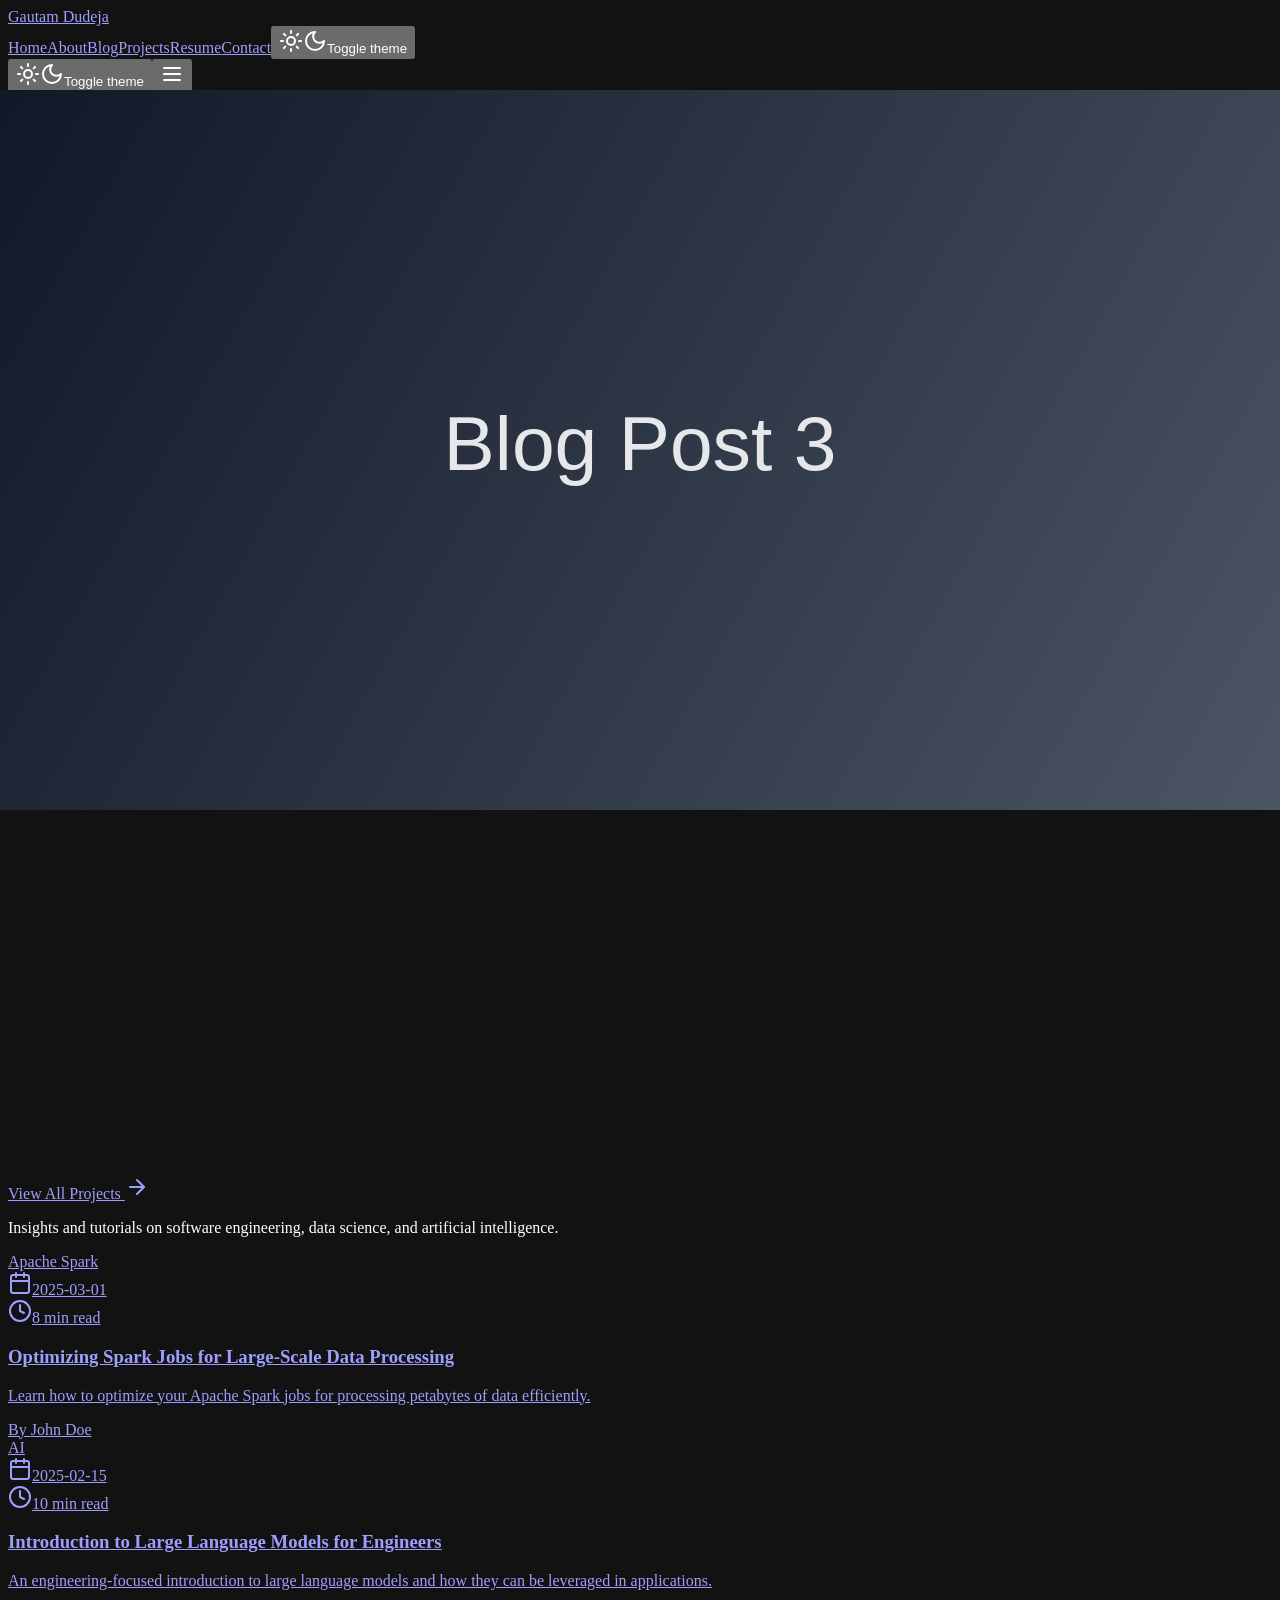
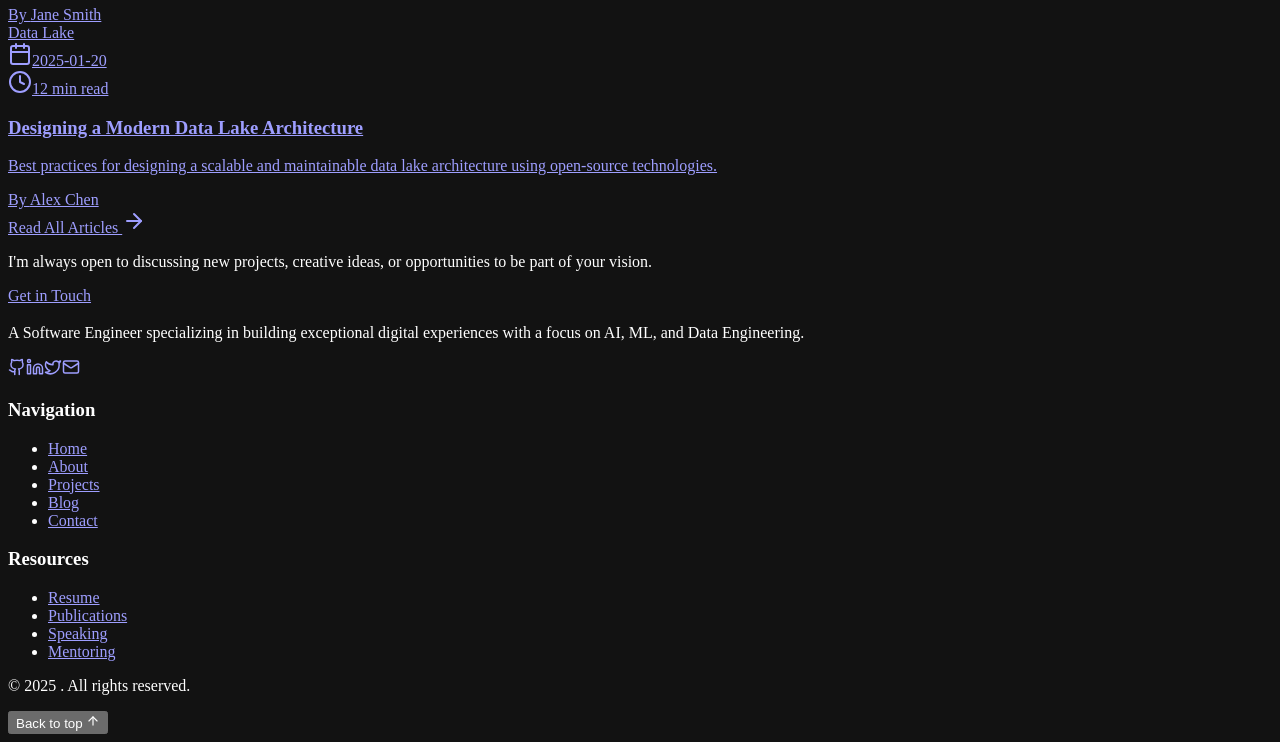
==== index.html @ bfaf5253 "Deploy React app to GitHub Pages" ====
<!DOCTYPE html><html lang="en"><head><meta charSet="utf-8"/><meta name="viewport" content="width=device-width, initial-scale=1"/><link rel="preload" href="/react-gh-pages/_next/static/media/3a8dc5763a8ae4b2-s.p.woff2" as="font" crossorigin="" type="font/woff2"/><link rel="preload" href="/react-gh-pages/_next/static/media/a34f9d1faa5f3315-s.p.woff2" as="font" crossorigin="" type="font/woff2"/><link rel="preload" href="/react-gh-pages/_next/static/media/bb3ef058b751a6ad-s.p.woff2" as="font" crossorigin="" type="font/woff2"/><link rel="preload" href="/react-gh-pages/_next/static/media/e9ed9197b1d41e00-s.p.woff2" as="font" crossorigin="" type="font/woff2"/><link rel="preload" as="image" href="/images/project-1.svg" fetchPriority="high"/><link rel="stylesheet" href="/react-gh-pages/_next/static/css/e3568eb9bcdc0f41.css" data-precedence="next"/><link rel="stylesheet" href="/react-gh-pages/_next/static/css/4ff797d13c7e9747.css" data-precedence="next"/><link rel="preload" as="script" fetchPriority="low" href="/react-gh-pages/_next/static/chunks/webpack-856112b50886dfca.js"/><script src="/react-gh-pages/_next/static/chunks/fd9d1056-6922f449a204c2cc.js" async=""></script><script src="/react-gh-pages/_next/static/chunks/117-4644b1f0e348d1dc.js" async=""></script><script src="/react-gh-pages/_next/static/chunks/main-app-65d65099358baf66.js" async=""></script><script src="/react-gh-pages/_next/static/chunks/bd904a5c-45d591329cc23256.js" async=""></script><script src="/react-gh-pages/_next/static/chunks/b536a0f1-a4b853b9ddb967ad.js" async=""></script><script src="/react-gh-pages/_next/static/chunks/c15bf2b0-8cf2939e22aa2fb1.js" async=""></script><script src="/react-gh-pages/_next/static/chunks/909-effe59aa52d8c6f0.js" async=""></script><script src="/react-gh-pages/_next/static/chunks/556-ffa6014c8c9d41b8.js" async=""></script><script src="/react-gh-pages/_next/static/chunks/270-efa1e3e78b29d453.js" async=""></script><script src="/react-gh-pages/_next/static/chunks/724-1f65bfdda123bfa6.js" async=""></script><script src="/react-gh-pages/_next/static/chunks/58-89fed4254f53d5ba.js" async=""></script><script src="/react-gh-pages/_next/static/chunks/440-17934e7adf2b29ff.js" async=""></script><script src="/react-gh-pages/_next/static/chunks/app/page-a4138dee96385353.js" async=""></script><script src="/react-gh-pages/_next/static/chunks/app/layout-0388a297142c5670.js" async=""></script><title>Professional Portfolio</title><meta name="description" content="A high-end portfolio for a Software/Data/ML/AI Engineer"/><meta name="keywords" content="software engineer,developer,portfolio,data science,AI,machine learning"/><meta name="next-size-adjust"/><script src="/react-gh-pages/_next/static/chunks/polyfills-42372ed130431b0a.js" noModule=""></script></head><body class="__variable_be5c37 __variable_74505c __variable_6903c6 font-sans antialiased"><script>!function(){try{var d=document.documentElement,c=d.classList;c.remove('light','dark');var e=localStorage.getItem('theme');if('system'===e||(!e&&false)){var t='(prefers-color-scheme: dark)',m=window.matchMedia(t);if(m.media!==t||m.matches){d.style.colorScheme = 'dark';c.add('dark')}else{d.style.colorScheme = 'light';c.add('light')}}else if(e){c.add(e|| '')}else{c.add('dark')}if(e==='light'||e==='dark'||!e)d.style.colorScheme=e||'dark'}catch(e){}}()</script><div class="flex min-h-screen flex-col"><header class="fixed top-0 left-0 right-0 z-50 transition-all duration-500 bg-transparent py-6"><div class="container-wide flex items-center justify-between"><a class="flex items-center space-x-1 z-50" href="/react-gh-pages"><span class="font-serif text-xl font-normal relative"><span class="text-gradient font-medium">Gautam Dudeja</span><span class="absolute -bottom-1 left-0 h-[1px] bg-gradient-to-r from-primary to-primary/0 w-0"></span></span></a><nav class="hidden md:flex items-center space-x-8"><a class="text-sm font-light tracking-wide hover:text-primary transition-colors duration-300 animated-underline text-primary" href="/react-gh-pages">Home</a><a class="text-sm font-light tracking-wide hover:text-primary transition-colors duration-300 animated-underline text-muted-foreground" href="/react-gh-pages/about">About</a><a class="text-sm font-light tracking-wide hover:text-primary transition-colors duration-300 animated-underline text-muted-foreground" href="/react-gh-pages/blog">Blog</a><a class="text-sm font-light tracking-wide hover:text-primary transition-colors duration-300 animated-underline text-muted-foreground" href="/react-gh-pages/projects">Projects</a><a class="text-sm font-light tracking-wide hover:text-primary transition-colors duration-300 animated-underline text-muted-foreground" href="/react-gh-pages/resume">Resume</a><a class="text-sm font-light tracking-wide hover:text-primary transition-colors duration-300 animated-underline text-muted-foreground" href="/react-gh-pages/contact">Contact</a><button class="inline-flex items-center justify-center rounded-md text-sm font-medium ring-offset-background transition-colors focus-visible:outline-none focus-visible:ring-2 focus-visible:ring-ring focus-visible:ring-offset-2 disabled:pointer-events-none disabled:opacity-50 hover:bg-accent hover:text-accent-foreground h-10 w-10"><svg xmlns="http://www.w3.org/2000/svg" width="24" height="24" viewBox="0 0 24 24" fill="none" stroke="currentColor" stroke-width="2" stroke-linecap="round" stroke-linejoin="round" class="lucide lucide-sun h-[1.2rem] w-[1.2rem] rotate-0 scale-100 transition-all dark:-rotate-90 dark:scale-0"><circle cx="12" cy="12" r="4"></circle><path d="M12 2v2"></path><path d="M12 20v2"></path><path d="m4.93 4.93 1.41 1.41"></path><path d="m17.66 17.66 1.41 1.41"></path><path d="M2 12h2"></path><path d="M20 12h2"></path><path d="m6.34 17.66-1.41 1.41"></path><path d="m19.07 4.93-1.41 1.41"></path></svg><svg xmlns="http://www.w3.org/2000/svg" width="24" height="24" viewBox="0 0 24 24" fill="none" stroke="currentColor" stroke-width="2" stroke-linecap="round" stroke-linejoin="round" class="lucide lucide-moon absolute h-[1.2rem] w-[1.2rem] rotate-90 scale-0 transition-all dark:rotate-0 dark:scale-100"><path d="M12 3a6 6 0 0 0 9 9 9 9 0 1 1-9-9Z"></path></svg><span class="sr-only">Toggle theme</span></button></nav><div class="flex items-center md:hidden"><button class="inline-flex items-center justify-center rounded-md text-sm font-medium ring-offset-background transition-colors focus-visible:outline-none focus-visible:ring-2 focus-visible:ring-ring focus-visible:ring-offset-2 disabled:pointer-events-none disabled:opacity-50 hover:bg-accent hover:text-accent-foreground h-10 w-10"><svg xmlns="http://www.w3.org/2000/svg" width="24" height="24" viewBox="0 0 24 24" fill="none" stroke="currentColor" stroke-width="2" stroke-linecap="round" stroke-linejoin="round" class="lucide lucide-sun h-[1.2rem] w-[1.2rem] rotate-0 scale-100 transition-all dark:-rotate-90 dark:scale-0"><circle cx="12" cy="12" r="4"></circle><path d="M12 2v2"></path><path d="M12 20v2"></path><path d="m4.93 4.93 1.41 1.41"></path><path d="m17.66 17.66 1.41 1.41"></path><path d="M2 12h2"></path><path d="M20 12h2"></path><path d="m6.34 17.66-1.41 1.41"></path><path d="m19.07 4.93-1.41 1.41"></path></svg><svg xmlns="http://www.w3.org/2000/svg" width="24" height="24" viewBox="0 0 24 24" fill="none" stroke="currentColor" stroke-width="2" stroke-linecap="round" stroke-linejoin="round" class="lucide lucide-moon absolute h-[1.2rem] w-[1.2rem] rotate-90 scale-0 transition-all dark:rotate-0 dark:scale-100"><path d="M12 3a6 6 0 0 0 9 9 9 9 0 1 1-9-9Z"></path></svg><span class="sr-only">Toggle theme</span></button><button class="inline-flex items-center justify-center rounded-md text-sm font-medium ring-offset-background transition-colors focus-visible:outline-none focus-visible:ring-2 focus-visible:ring-ring focus-visible:ring-offset-2 disabled:pointer-events-none disabled:opacity-50 hover:bg-accent hover:text-accent-foreground h-10 w-10 ml-2 text-foreground"><svg xmlns="http://www.w3.org/2000/svg" width="24" height="24" viewBox="0 0 24 24" fill="none" stroke="currentColor" stroke-width="2" stroke-linecap="round" stroke-linejoin="round" class="lucide lucide-menu "><line x1="4" x2="20" y1="12" y2="12"></line><line x1="4" x2="20" y1="6" y2="6"></line><line x1="4" x2="20" y1="18" y2="18"></line></svg></button></div></div><div class="fixed inset-0 top-0 z-40 bg-background/95 backdrop-blur-lg md:hidden hidden" style="opacity:0;transform:translateY(-20px)"><nav class="flex flex-col items-center justify-center h-full w-full space-y-10"><div style="opacity:0;transform:translateY(20px)"><a class="text-2xl font-light tracking-wide transition-colors text-primary" href="/react-gh-pages">Home</a></div><div style="opacity:0;transform:translateY(20px)"><a class="text-2xl font-light tracking-wide transition-colors text-muted-foreground" href="/react-gh-pages/about">About</a></div><div style="opacity:0;transform:translateY(20px)"><a class="text-2xl font-light tracking-wide transition-colors text-muted-foreground" href="/react-gh-pages/blog">Blog</a></div><div style="opacity:0;transform:translateY(20px)"><a class="text-2xl font-light tracking-wide transition-colors text-muted-foreground" href="/react-gh-pages/projects">Projects</a></div><div style="opacity:0;transform:translateY(20px)"><a class="text-2xl font-light tracking-wide transition-colors text-muted-foreground" href="/react-gh-pages/resume">Resume</a></div><div style="opacity:0;transform:translateY(20px)"><a class="text-2xl font-light tracking-wide transition-colors text-muted-foreground" href="/react-gh-pages/contact">Contact</a></div></nav></div></header><main><section class="relative min-h-screen flex items-center justify-center overflow-hidden"><div class="absolute top-0 left-0 w-1/2 h-full overflow-hidden pointer-events-none"><div class="absolute inset-0 pointer-events-none " style="opacity:0"><canvas class="w-full h-full"></canvas></div></div><div class="absolute top-0 right-0 w-1/2 h-full overflow-hidden pointer-events-none"><div class="absolute inset-0 pointer-events-none " style="opacity:0"><canvas class="w-full h-full"></canvas></div></div><div class="absolute inset-0 w-full h-full"></div><div class="absolute inset-0 bg-gradient-to-b from-background/10 via-background/50 to-background pointer-events-none"></div><div class="absolute inset-0 opacity-10 dot-pattern pointer-events-none"></div><div class="container-wide relative z-10 mt-16"><div class="max-w-4xl mx-auto text-center" style="opacity:0"><div class="mb-8" style="opacity:0;transform:translateY(20px)"><h1 class="title-xl mb-3"><span class="block font-light tracking-wider text-base uppercase text-primary mb-3"></span><span class="block">Engineering the</span><span class="block mt-2">Future of<!-- --> <span class="text-gradient font-medium">AI</span></span></h1></div><div style="opacity:0;transform:translateY(20px)"><p class="text-xl md:text-2xl text-muted-foreground mb-12 max-w-2xl mx-auto font-light leading-relaxed tracking-wide"><span class="relative inline-block"><span class="absolute top-0 right-[-0.1em] w-[0.05em] h-[1.1em] bg-primary translate-y-[0.1em]" style="opacity:0"></span></span></p></div><div class="flex flex-col sm:flex-row gap-5 justify-center" style="opacity:0;transform:translateY(20px)"><a class="inline-flex items-center justify-center text-sm font-medium ring-offset-background focus-visible:outline-none focus-visible:ring-2 focus-visible:ring-ring focus-visible:ring-offset-2 disabled:pointer-events-none disabled:opacity-50 border bg-background hover:bg-accent hover:text-accent-foreground h-11 rounded-md px-8 border-primary hover:border-primary/40 transition-all duration-500 px-8 py-6 text-base" href="/react-gh-pages/contact">Get in Touch</a></div></div><div class="absolute bottom-10 left-1/2 transform -translate-x-1/2" style="opacity:0"><div class="flex flex-col items-center"><span class="text-sm text-muted-foreground font-light tracking-widest uppercase mb-3"></span><div class="w-px bg-primary/50 rounded-full"></div></div></div></div></section><section class="py-24 bg-muted/30"><div class="container-wide"><div class="text-center mb-16"><p class="subtitle max-w-2xl mx-auto">Discover some of my recent work in software engineering, data processing, and artificial intelligence.</p></div><div class="grid grid-cols-1 md:grid-cols-2 lg:grid-cols-3 gap-8"><div style="opacity:0;transform:translateY(20px)"><a href="/react-gh-pages/projects/real-time-analytics"><div class="rounded-lg border text-card-foreground shadow-sm group overflow-hidden transition-all duration-500 border-border/30 h-full bg-background/50 backdrop-blur-sm hover:backdrop-blur-md"><div class="relative w-full aspect-[4/3] overflow-hidden"><img alt="Real-time Analytics Dashboard" fetchPriority="high" decoding="async" data-nimg="fill" class="object-cover transition-transform duration-700 ease-out" style="position:absolute;height:100%;width:100%;left:0;top:0;right:0;bottom:0;color:transparent" src="/images/project-1.svg"/><div class="absolute inset-0 bg-gradient-to-t from-background via-background/60 to-transparent opacity-80 transition-opacity duration-500"></div><div class="absolute bottom-0 left-0 w-full p-5"><div class="flex flex-wrap gap-2"><span class="inline-flex items-center rounded-full bg-primary/5 backdrop-blur-md border border-primary/10 px-2.5 py-0.5 text-xs font-light text-primary" style="opacity:0;transform:translateY(20px)">Next.js</span><span class="inline-flex items-center rounded-full bg-primary/5 backdrop-blur-md border border-primary/10 px-2.5 py-0.5 text-xs font-light text-primary" style="opacity:0;transform:translateY(20px)">Kafka</span><span class="inline-flex items-center rounded-full bg-primary/5 backdrop-blur-md border border-primary/10 px-2.5 py-0.5 text-xs font-light text-primary" style="opacity:0;transform:translateY(20px)">Druid</span><span class="inline-flex items-center rounded-full bg-primary/5 backdrop-blur-md border border-primary/10 px-2.5 py-0.5 text-xs font-light text-primary" style="opacity:0;transform:translateY(20px)">D3.js</span><span class="inline-flex items-center rounded-full bg-primary/5 backdrop-blur-md border border-primary/10 px-2.5 py-0.5 text-xs font-light text-primary" style="opacity:0;transform:translateY(20px)">Tailwind CSS</span></div></div></div><div class="p-7"><div class="flex justify-between items-start mb-3"><h3 class="font-serif text-xl font-normal">Real-time Analytics Dashboard</h3><div class="flex space-x-3"><a href="https://github.com" target="_blank" rel="noopener noreferrer" class="text-muted-foreground hover:text-primary transition-colors"><svg xmlns="http://www.w3.org/2000/svg" width="18" height="18" viewBox="0 0 24 24" fill="none" stroke="currentColor" stroke-width="2" stroke-linecap="round" stroke-linejoin="round" class="lucide lucide-github "><path d="M15 22v-4a4.8 4.8 0 0 0-1-3.5c3 0 6-2 6-5.5.08-1.25-.27-2.48-1-3.5.28-1.15.28-2.35 0-3.5 0 0-1 0-3 1.5-2.64-.5-5.36-.5-8 0C6 2 5 2 5 2c-.3 1.15-.3 2.35 0 3.5A5.403 5.403 0 0 0 4 9c0 3.5 3 5.5 6 5.5-.39.49-.68 1.05-.85 1.65-.17.6-.22 1.23-.15 1.85v4"></path><path d="M9 18c-4.51 2-5-2-7-2"></path></svg></a><a href="https://example.com" target="_blank" rel="noopener noreferrer" class="text-muted-foreground hover:text-primary transition-colors"><svg xmlns="http://www.w3.org/2000/svg" width="18" height="18" viewBox="0 0 24 24" fill="none" stroke="currentColor" stroke-width="2" stroke-linecap="round" stroke-linejoin="round" class="lucide lucide-external-link "><path d="M15 3h6v6"></path><path d="M10 14 21 3"></path><path d="M18 13v6a2 2 0 0 1-2 2H5a2 2 0 0 1-2-2V8a2 2 0 0 1 2-2h6"></path></svg></a></div></div><p class="text-muted-foreground text-sm font-light tracking-wide mb-4 line-clamp-2 leading-relaxed">A real-time analytics dashboard built with Next.js, Apache Kafka, and Apache Druid.</p><div class="h-[1px] bg-gradient-to-r from-primary/80 to-primary/0" style="opacity:0;width:0px"></div><div class="flex justify-end mt-3"><span class="text-xs text-primary opacity-0 group-hover:opacity-100 transition-opacity duration-500 flex items-center gap-1 tracking-wider uppercase" style="transform:translateX(-10px)">View Project <svg xmlns="http://www.w3.org/2000/svg" width="24" height="24" viewBox="0 0 24 24" fill="none" stroke="currentColor" stroke-width="2" stroke-linecap="round" stroke-linejoin="round" class="lucide lucide-arrow-right h-3 w-3 ml-1"><path d="M5 12h14"></path><path d="m12 5 7 7-7 7"></path></svg></span></div></div></div></a></div><div style="opacity:0;transform:translateY(20px)"><a href="/react-gh-pages/projects/ml-pipeline"><div class="rounded-lg border text-card-foreground shadow-sm group overflow-hidden transition-all duration-500 border-border/30 h-full bg-background/50 backdrop-blur-sm hover:backdrop-blur-md"><div class="relative w-full aspect-[4/3] overflow-hidden"><img alt="ML Pipeline Orchestration" loading="lazy" decoding="async" data-nimg="fill" class="object-cover transition-transform duration-700 ease-out" style="position:absolute;height:100%;width:100%;left:0;top:0;right:0;bottom:0;color:transparent" src="/images/project-2.svg"/><div class="absolute inset-0 bg-gradient-to-t from-background via-background/60 to-transparent opacity-80 transition-opacity duration-500"></div><div class="absolute bottom-0 left-0 w-full p-5"><div class="flex flex-wrap gap-2"><span class="inline-flex items-center rounded-full bg-primary/5 backdrop-blur-md border border-primary/10 px-2.5 py-0.5 text-xs font-light text-primary" style="opacity:0;transform:translateY(20px)">Python</span><span class="inline-flex items-center rounded-full bg-primary/5 backdrop-blur-md border border-primary/10 px-2.5 py-0.5 text-xs font-light text-primary" style="opacity:0;transform:translateY(20px)">Airflow</span><span class="inline-flex items-center rounded-full bg-primary/5 backdrop-blur-md border border-primary/10 px-2.5 py-0.5 text-xs font-light text-primary" style="opacity:0;transform:translateY(20px)">MLflow</span><span class="inline-flex items-center rounded-full bg-primary/5 backdrop-blur-md border border-primary/10 px-2.5 py-0.5 text-xs font-light text-primary" style="opacity:0;transform:translateY(20px)">Kubernetes</span><span class="inline-flex items-center rounded-full bg-primary/5 backdrop-blur-md border border-primary/10 px-2.5 py-0.5 text-xs font-light text-primary" style="opacity:0;transform:translateY(20px)">TensorFlow</span></div></div></div><div class="p-7"><div class="flex justify-between items-start mb-3"><h3 class="font-serif text-xl font-normal">ML Pipeline Orchestration</h3><div class="flex space-x-3"><a href="https://github.com" target="_blank" rel="noopener noreferrer" class="text-muted-foreground hover:text-primary transition-colors"><svg xmlns="http://www.w3.org/2000/svg" width="18" height="18" viewBox="0 0 24 24" fill="none" stroke="currentColor" stroke-width="2" stroke-linecap="round" stroke-linejoin="round" class="lucide lucide-github "><path d="M15 22v-4a4.8 4.8 0 0 0-1-3.5c3 0 6-2 6-5.5.08-1.25-.27-2.48-1-3.5.28-1.15.28-2.35 0-3.5 0 0-1 0-3 1.5-2.64-.5-5.36-.5-8 0C6 2 5 2 5 2c-.3 1.15-.3 2.35 0 3.5A5.403 5.403 0 0 0 4 9c0 3.5 3 5.5 6 5.5-.39.49-.68 1.05-.85 1.65-.17.6-.22 1.23-.15 1.85v4"></path><path d="M9 18c-4.51 2-5-2-7-2"></path></svg></a></div></div><p class="text-muted-foreground text-sm font-light tracking-wide mb-4 line-clamp-2 leading-relaxed">A scalable ML pipeline orchestration system using Airflow, MLflow, and Kubernetes.</p><div class="h-[1px] bg-gradient-to-r from-primary/80 to-primary/0" style="opacity:0;width:0px"></div><div class="flex justify-end mt-3"><span class="text-xs text-primary opacity-0 group-hover:opacity-100 transition-opacity duration-500 flex items-center gap-1 tracking-wider uppercase" style="transform:translateX(-10px)">View Project <svg xmlns="http://www.w3.org/2000/svg" width="24" height="24" viewBox="0 0 24 24" fill="none" stroke="currentColor" stroke-width="2" stroke-linecap="round" stroke-linejoin="round" class="lucide lucide-arrow-right h-3 w-3 ml-1"><path d="M5 12h14"></path><path d="m12 5 7 7-7 7"></path></svg></span></div></div></div></a></div><div style="opacity:0;transform:translateY(20px)"><a href="/react-gh-pages/projects/data-lake"><div class="rounded-lg border text-card-foreground shadow-sm group overflow-hidden transition-all duration-500 border-border/30 h-full bg-background/50 backdrop-blur-sm hover:backdrop-blur-md"><div class="relative w-full aspect-[4/3] overflow-hidden"><img alt="Cloud-Native Data Lake" loading="lazy" decoding="async" data-nimg="fill" class="object-cover transition-transform duration-700 ease-out" style="position:absolute;height:100%;width:100%;left:0;top:0;right:0;bottom:0;color:transparent" src="/images/project-3.svg"/><div class="absolute inset-0 bg-gradient-to-t from-background via-background/60 to-transparent opacity-80 transition-opacity duration-500"></div><div class="absolute bottom-0 left-0 w-full p-5"><div class="flex flex-wrap gap-2"><span class="inline-flex items-center rounded-full bg-primary/5 backdrop-blur-md border border-primary/10 px-2.5 py-0.5 text-xs font-light text-primary" style="opacity:0;transform:translateY(20px)">Spark</span><span class="inline-flex items-center rounded-full bg-primary/5 backdrop-blur-md border border-primary/10 px-2.5 py-0.5 text-xs font-light text-primary" style="opacity:0;transform:translateY(20px)">Iceberg</span><span class="inline-flex items-center rounded-full bg-primary/5 backdrop-blur-md border border-primary/10 px-2.5 py-0.5 text-xs font-light text-primary" style="opacity:0;transform:translateY(20px)">AWS</span><span class="inline-flex items-center rounded-full bg-primary/5 backdrop-blur-md border border-primary/10 px-2.5 py-0.5 text-xs font-light text-primary" style="opacity:0;transform:translateY(20px)">Data Lake</span><span class="inline-flex items-center rounded-full bg-primary/5 backdrop-blur-md border border-primary/10 px-2.5 py-0.5 text-xs font-light text-primary" style="opacity:0;transform:translateY(20px)">Python</span></div></div></div><div class="p-7"><div class="flex justify-between items-start mb-3"><h3 class="font-serif text-xl font-normal">Cloud-Native Data Lake</h3><div class="flex space-x-3"><a href="https://github.com" target="_blank" rel="noopener noreferrer" class="text-muted-foreground hover:text-primary transition-colors"><svg xmlns="http://www.w3.org/2000/svg" width="18" height="18" viewBox="0 0 24 24" fill="none" stroke="currentColor" stroke-width="2" stroke-linecap="round" stroke-linejoin="round" class="lucide lucide-github "><path d="M15 22v-4a4.8 4.8 0 0 0-1-3.5c3 0 6-2 6-5.5.08-1.25-.27-2.48-1-3.5.28-1.15.28-2.35 0-3.5 0 0-1 0-3 1.5-2.64-.5-5.36-.5-8 0C6 2 5 2 5 2c-.3 1.15-.3 2.35 0 3.5A5.403 5.403 0 0 0 4 9c0 3.5 3 5.5 6 5.5-.39.49-.68 1.05-.85 1.65-.17.6-.22 1.23-.15 1.85v4"></path><path d="M9 18c-4.51 2-5-2-7-2"></path></svg></a><a href="https://example.com" target="_blank" rel="noopener noreferrer" class="text-muted-foreground hover:text-primary transition-colors"><svg xmlns="http://www.w3.org/2000/svg" width="18" height="18" viewBox="0 0 24 24" fill="none" stroke="currentColor" stroke-width="2" stroke-linecap="round" stroke-linejoin="round" class="lucide lucide-external-link "><path d="M15 3h6v6"></path><path d="M10 14 21 3"></path><path d="M18 13v6a2 2 0 0 1-2 2H5a2 2 0 0 1-2-2V8a2 2 0 0 1 2-2h6"></path></svg></a></div></div><p class="text-muted-foreground text-sm font-light tracking-wide mb-4 line-clamp-2 leading-relaxed">A modern data lake built on cloud infrastructure with Iceberg and Spark.</p><div class="h-[1px] bg-gradient-to-r from-primary/80 to-primary/0" style="opacity:0;width:0px"></div><div class="flex justify-end mt-3"><span class="text-xs text-primary opacity-0 group-hover:opacity-100 transition-opacity duration-500 flex items-center gap-1 tracking-wider uppercase" style="transform:translateX(-10px)">View Project <svg xmlns="http://www.w3.org/2000/svg" width="24" height="24" viewBox="0 0 24 24" fill="none" stroke="currentColor" stroke-width="2" stroke-linecap="round" stroke-linejoin="round" class="lucide lucide-arrow-right h-3 w-3 ml-1"><path d="M5 12h14"></path><path d="m12 5 7 7-7 7"></path></svg></span></div></div></div></a></div></div><div class="mt-12 text-center"><a class="inline-flex items-center justify-center rounded-md text-sm font-medium ring-offset-background focus-visible:outline-none focus-visible:ring-2 focus-visible:ring-ring focus-visible:ring-offset-2 disabled:pointer-events-none disabled:opacity-50 bg-primary text-primary-foreground hover:bg-primary/90 h-10 px-4 py-2 bg-gradient-to-r from-primary to-blue-500 hover:from-primary/90 hover:to-blue-500/90 transition-all duration-300" href="/react-gh-pages/projects">View All Projects <svg xmlns="http://www.w3.org/2000/svg" width="24" height="24" viewBox="0 0 24 24" fill="none" stroke="currentColor" stroke-width="2" stroke-linecap="round" stroke-linejoin="round" class="lucide lucide-arrow-right ml-2 h-4 w-4"><path d="M5 12h14"></path><path d="m12 5 7 7-7 7"></path></svg></a></div></div></section><div class="relative overflow-hidden py-24"><div class="w-full h-full" style="transform:none"><div class="container-wide"><div class="text-center mb-16"><p class="subtitle max-w-2xl mx-auto">Insights and tutorials on software engineering, data science, and artificial intelligence.</p></div><div class="grid grid-cols-1 md:grid-cols-2 lg:grid-cols-3 gap-8"><div><a class="block" href="/react-gh-pages/blog/optimizing-spark-jobs"><div class="rounded-lg border text-card-foreground shadow-sm overflow-hidden transition-all duration-500 border-border/30 h-full bg-background/50 backdrop-blur-sm hover:backdrop-blur-md"><div class="relative w-full aspect-[4/3] overflow-hidden"><img alt="Optimizing Spark Jobs for Large-Scale Data Processing" loading="lazy" decoding="async" data-nimg="fill" class="object-cover transition-transform duration-700 ease-out" style="position:absolute;height:100%;width:100%;left:0;top:0;right:0;bottom:0;color:transparent" src="/images/blog-1.svg"/><div class="absolute inset-0 bg-gradient-to-t from-background via-background/60 to-transparent opacity-80 transition-opacity duration-500"></div><div class="absolute top-4 left-4"><span class="inline-flex bg-primary/80 backdrop-blur-md text-white px-3 py-1 text-xs uppercase tracking-widest font-light">Apache Spark</span></div></div><div class="p-7"><div class="flex items-center text-xs text-muted-foreground mb-4 space-x-4"><div class="flex items-center"><svg xmlns="http://www.w3.org/2000/svg" width="24" height="24" viewBox="0 0 24 24" fill="none" stroke="currentColor" stroke-width="2" stroke-linecap="round" stroke-linejoin="round" class="lucide lucide-calendar mr-1 h-3 w-3"><path d="M8 2v4"></path><path d="M16 2v4"></path><rect width="18" height="18" x="3" y="4" rx="2"></rect><path d="M3 10h18"></path></svg><span class="font-light tracking-wide">2025-03-01</span></div><div class="flex items-center"><svg xmlns="http://www.w3.org/2000/svg" width="24" height="24" viewBox="0 0 24 24" fill="none" stroke="currentColor" stroke-width="2" stroke-linecap="round" stroke-linejoin="round" class="lucide lucide-clock mr-1 h-3 w-3"><circle cx="12" cy="12" r="10"></circle><polyline points="12 6 12 12 16 14"></polyline></svg><span class="font-light tracking-wide">8 min read</span></div></div><h3 class="font-serif text-xl font-normal mb-3 line-clamp-2">Optimizing Spark Jobs for Large-Scale Data Processing</h3><p class="text-muted-foreground text-sm font-light tracking-wide mb-4 line-clamp-3 leading-relaxed">Learn how to optimize your Apache Spark jobs for processing petabytes of data efficiently.</p><div class="flex items-center justify-between"><div class="text-sm font-light italic">By <!-- -->John Doe</div><div class="h-[1px] bg-gradient-to-r from-primary/80 to-primary/0" style="opacity:0;width:0px"></div></div></div></div></a></div><div><a class="block" href="/react-gh-pages/blog/introduction-to-llms"><div class="rounded-lg border text-card-foreground shadow-sm overflow-hidden transition-all duration-500 border-border/30 h-full bg-background/50 backdrop-blur-sm hover:backdrop-blur-md"><div class="relative w-full aspect-[4/3] overflow-hidden"><img alt="Introduction to Large Language Models for Engineers" loading="lazy" decoding="async" data-nimg="fill" class="object-cover transition-transform duration-700 ease-out" style="position:absolute;height:100%;width:100%;left:0;top:0;right:0;bottom:0;color:transparent" src="/images/blog-2.svg"/><div class="absolute inset-0 bg-gradient-to-t from-background via-background/60 to-transparent opacity-80 transition-opacity duration-500"></div><div class="absolute top-4 left-4"><span class="inline-flex bg-primary/80 backdrop-blur-md text-white px-3 py-1 text-xs uppercase tracking-widest font-light">AI</span></div></div><div class="p-7"><div class="flex items-center text-xs text-muted-foreground mb-4 space-x-4"><div class="flex items-center"><svg xmlns="http://www.w3.org/2000/svg" width="24" height="24" viewBox="0 0 24 24" fill="none" stroke="currentColor" stroke-width="2" stroke-linecap="round" stroke-linejoin="round" class="lucide lucide-calendar mr-1 h-3 w-3"><path d="M8 2v4"></path><path d="M16 2v4"></path><rect width="18" height="18" x="3" y="4" rx="2"></rect><path d="M3 10h18"></path></svg><span class="font-light tracking-wide">2025-02-15</span></div><div class="flex items-center"><svg xmlns="http://www.w3.org/2000/svg" width="24" height="24" viewBox="0 0 24 24" fill="none" stroke="currentColor" stroke-width="2" stroke-linecap="round" stroke-linejoin="round" class="lucide lucide-clock mr-1 h-3 w-3"><circle cx="12" cy="12" r="10"></circle><polyline points="12 6 12 12 16 14"></polyline></svg><span class="font-light tracking-wide">10 min read</span></div></div><h3 class="font-serif text-xl font-normal mb-3 line-clamp-2">Introduction to Large Language Models for Engineers</h3><p class="text-muted-foreground text-sm font-light tracking-wide mb-4 line-clamp-3 leading-relaxed">An engineering-focused introduction to large language models and how they can be leveraged in applications.</p><div class="flex items-center justify-between"><div class="text-sm font-light italic">By <!-- -->Jane Smith</div><div class="h-[1px] bg-gradient-to-r from-primary/80 to-primary/0" style="opacity:0;width:0px"></div></div></div></div></a></div><div><a class="block" href="/react-gh-pages/blog/data-lake-design"><div class="rounded-lg border text-card-foreground shadow-sm overflow-hidden transition-all duration-500 border-border/30 h-full bg-background/50 backdrop-blur-sm hover:backdrop-blur-md"><div class="relative w-full aspect-[4/3] overflow-hidden"><img alt="Designing a Modern Data Lake Architecture" loading="lazy" decoding="async" data-nimg="fill" class="object-cover transition-transform duration-700 ease-out" style="position:absolute;height:100%;width:100%;left:0;top:0;right:0;bottom:0;color:transparent" src="/images/blog-3.svg"/><div class="absolute inset-0 bg-gradient-to-t from-background via-background/60 to-transparent opacity-80 transition-opacity duration-500"></div><div class="absolute top-4 left-4"><span class="inline-flex bg-primary/80 backdrop-blur-md text-white px-3 py-1 text-xs uppercase tracking-widest font-light">Data Lake</span></div></div><div class="p-7"><div class="flex items-center text-xs text-muted-foreground mb-4 space-x-4"><div class="flex items-center"><svg xmlns="http://www.w3.org/2000/svg" width="24" height="24" viewBox="0 0 24 24" fill="none" stroke="currentColor" stroke-width="2" stroke-linecap="round" stroke-linejoin="round" class="lucide lucide-calendar mr-1 h-3 w-3"><path d="M8 2v4"></path><path d="M16 2v4"></path><rect width="18" height="18" x="3" y="4" rx="2"></rect><path d="M3 10h18"></path></svg><span class="font-light tracking-wide">2025-01-20</span></div><div class="flex items-center"><svg xmlns="http://www.w3.org/2000/svg" width="24" height="24" viewBox="0 0 24 24" fill="none" stroke="currentColor" stroke-width="2" stroke-linecap="round" stroke-linejoin="round" class="lucide lucide-clock mr-1 h-3 w-3"><circle cx="12" cy="12" r="10"></circle><polyline points="12 6 12 12 16 14"></polyline></svg><span class="font-light tracking-wide">12 min read</span></div></div><h3 class="font-serif text-xl font-normal mb-3 line-clamp-2">Designing a Modern Data Lake Architecture</h3><p class="text-muted-foreground text-sm font-light tracking-wide mb-4 line-clamp-3 leading-relaxed">Best practices for designing a scalable and maintainable data lake architecture using open-source technologies.</p><div class="flex items-center justify-between"><div class="text-sm font-light italic">By <!-- -->Alex Chen</div><div class="h-[1px] bg-gradient-to-r from-primary/80 to-primary/0" style="opacity:0;width:0px"></div></div></div></div></a></div></div><div class="mt-12 text-center"><a class="inline-flex items-center justify-center text-sm font-medium ring-offset-background transition-colors focus-visible:outline-none focus-visible:ring-2 focus-visible:ring-ring focus-visible:ring-offset-2 disabled:pointer-events-none disabled:opacity-50 border border-input bg-background hover:bg-accent hover:text-accent-foreground h-11 rounded-md px-8" href="/react-gh-pages/blog">Read All Articles <svg xmlns="http://www.w3.org/2000/svg" width="24" height="24" viewBox="0 0 24 24" fill="none" stroke="currentColor" stroke-width="2" stroke-linecap="round" stroke-linejoin="round" class="lucide lucide-arrow-right ml-2 h-4 w-4"><path d="M5 12h14"></path><path d="m12 5 7 7-7 7"></path></svg></a></div></div></div></div><section class="relative py-32 overflow-hidden"><div class="absolute inset-0 bg-gradient-to-r from-primary/5 to-blue-500/5"></div><div class="absolute inset-0 opacity-20"><div class="absolute inset-0 w-full h-full"></div></div><div class="container-wide relative z-10"><div class="text-center max-w-3xl mx-auto"><p class="subtitle mb-8">I&#x27;m always open to discussing new projects, creative ideas, or opportunities to be part of your vision.</p><a class="inline-flex items-center justify-center text-sm font-medium ring-offset-background focus-visible:outline-none focus-visible:ring-2 focus-visible:ring-ring focus-visible:ring-offset-2 disabled:pointer-events-none disabled:opacity-50 bg-primary text-primary-foreground hover:bg-primary/90 h-11 rounded-md px-8 bg-gradient-to-r from-primary to-blue-500 hover:from-primary/90 hover:to-blue-500/90 transition-all duration-300" href="/react-gh-pages/contact">Get in Touch</a></div></div></section></main><footer class="border-t border-border/30 bg-background/80 backdrop-blur-sm"><div class="container-wide py-16 md:py-20"><div class="grid grid-cols-1 md:grid-cols-2 lg:grid-cols-4 gap-10"><div class="lg:col-span-2"><a class="inline-block" href="/react-gh-pages"><h3 class="font-serif text-2xl font-normal mb-3 text-gradient"></h3></a><p class="text-muted-foreground text-sm font-light tracking-wide max-w-xs leading-relaxed">A Software Engineer specializing in building exceptional digital experiences with a focus on AI, ML, and Data Engineering.</p><div class="mt-6 flex space-x-4"><a href="https://github.com" target="_blank" rel="noopener noreferrer" class="p-2 border border-border/50 rounded-full text-muted-foreground hover:text-primary hover:border-primary transition-colors duration-300"><svg xmlns="http://www.w3.org/2000/svg" width="18" height="18" viewBox="0 0 24 24" fill="none" stroke="currentColor" stroke-width="2" stroke-linecap="round" stroke-linejoin="round" class="lucide lucide-github "><path d="M15 22v-4a4.8 4.8 0 0 0-1-3.5c3 0 6-2 6-5.5.08-1.25-.27-2.48-1-3.5.28-1.15.28-2.35 0-3.5 0 0-1 0-3 1.5-2.64-.5-5.36-.5-8 0C6 2 5 2 5 2c-.3 1.15-.3 2.35 0 3.5A5.403 5.403 0 0 0 4 9c0 3.5 3 5.5 6 5.5-.39.49-.68 1.05-.85 1.65-.17.6-.22 1.23-.15 1.85v4"></path><path d="M9 18c-4.51 2-5-2-7-2"></path></svg></a><a href="https://linkedin.com" target="_blank" rel="noopener noreferrer" class="p-2 border border-border/50 rounded-full text-muted-foreground hover:text-primary hover:border-primary transition-colors duration-300"><svg xmlns="http://www.w3.org/2000/svg" width="18" height="18" viewBox="0 0 24 24" fill="none" stroke="currentColor" stroke-width="2" stroke-linecap="round" stroke-linejoin="round" class="lucide lucide-linkedin "><path d="M16 8a6 6 0 0 1 6 6v7h-4v-7a2 2 0 0 0-2-2 2 2 0 0 0-2 2v7h-4v-7a6 6 0 0 1 6-6z"></path><rect width="4" height="12" x="2" y="9"></rect><circle cx="4" cy="4" r="2"></circle></svg></a><a href="https://twitter.com" target="_blank" rel="noopener noreferrer" class="p-2 border border-border/50 rounded-full text-muted-foreground hover:text-primary hover:border-primary transition-colors duration-300"><svg xmlns="http://www.w3.org/2000/svg" width="18" height="18" viewBox="0 0 24 24" fill="none" stroke="currentColor" stroke-width="2" stroke-linecap="round" stroke-linejoin="round" class="lucide lucide-twitter "><path d="M22 4s-.7 2.1-2 3.4c1.6 10-9.4 17.3-18 11.6 2.2.1 4.4-.6 6-2C3 15.5.5 9.6 3 5c2.2 2.6 5.6 4.1 9 4-.9-4.2 4-6.6 7-3.8 1.1 0 3-1.2 3-1.2z"></path></svg></a><a href="mailto:hello@example.com" class="p-2 border border-border/50 rounded-full text-muted-foreground hover:text-primary hover:border-primary transition-colors duration-300"><svg xmlns="http://www.w3.org/2000/svg" width="18" height="18" viewBox="0 0 24 24" fill="none" stroke="currentColor" stroke-width="2" stroke-linecap="round" stroke-linejoin="round" class="lucide lucide-mail "><rect width="20" height="16" x="2" y="4" rx="2"></rect><path d="m22 7-8.97 5.7a1.94 1.94 0 0 1-2.06 0L2 7"></path></svg></a></div></div><div><h3 class="font-serif text-base font-medium uppercase tracking-wide mb-5">Navigation</h3><ul class="space-y-3"><li><a class="text-sm font-light tracking-wide hover:text-primary transition-colors duration-300 animated-underline text-primary" href="/react-gh-pages">Home</a></li><li><a class="text-sm font-light tracking-wide hover:text-primary transition-colors duration-300 animated-underline text-muted-foreground" href="/react-gh-pages/about">About</a></li><li><a class="text-sm font-light tracking-wide hover:text-primary transition-colors duration-300 animated-underline text-muted-foreground" href="/react-gh-pages/projects">Projects</a></li><li><a class="text-sm font-light tracking-wide hover:text-primary transition-colors duration-300 animated-underline text-muted-foreground" href="/react-gh-pages/blog">Blog</a></li><li><a class="text-sm font-light tracking-wide hover:text-primary transition-colors duration-300 animated-underline text-muted-foreground" href="/react-gh-pages/contact">Contact</a></li></ul></div><div><h3 class="font-serif text-base font-medium uppercase tracking-wide mb-5">Resources</h3><ul class="space-y-3"><li><a class="text-sm font-light tracking-wide text-muted-foreground hover:text-primary transition-colors duration-300 animated-underline" href="/react-gh-pages/resume">Resume</a></li><li><a class="text-sm font-light tracking-wide text-muted-foreground hover:text-primary transition-colors duration-300 animated-underline" href="/react-gh-pages/publications">Publications</a></li><li><a class="text-sm font-light tracking-wide text-muted-foreground hover:text-primary transition-colors duration-300 animated-underline" href="/react-gh-pages/speaking">Speaking</a></li><li><a class="text-sm font-light tracking-wide text-muted-foreground hover:text-primary transition-colors duration-300 animated-underline" href="/react-gh-pages/mentoring">Mentoring</a></li></ul></div></div><div class="mt-16 pt-8 border-t border-border/20 flex flex-col md:flex-row justify-between items-center"><p class="text-xs text-muted-foreground font-light mb-4 md:mb-0">© <!-- -->2025<!-- --> . All rights reserved.</p><button class="flex items-center gap-2 text-xs font-light text-muted-foreground hover:text-primary transition-colors duration-300">Back to top <svg xmlns="http://www.w3.org/2000/svg" width="14" height="14" viewBox="0 0 24 24" fill="none" stroke="currentColor" stroke-width="2" stroke-linecap="round" stroke-linejoin="round" class="lucide lucide-arrow-up "><path d="m5 12 7-7 7 7"></path><path d="M12 19V5"></path></svg></button></div></div></footer></div><script src="/react-gh-pages/_next/static/chunks/webpack-856112b50886dfca.js" async=""></script><script>(self.__next_f=self.__next_f||[]).push([0]);self.__next_f.push([2,null])</script><script>self.__next_f.push([1,"1:HL[\"/react-gh-pages/_next/static/media/3a8dc5763a8ae4b2-s.p.woff2\",\"font\",{\"crossOrigin\":\"\",\"type\":\"font/woff2\"}]\n2:HL[\"/react-gh-pages/_next/static/media/a34f9d1faa5f3315-s.p.woff2\",\"font\",{\"crossOrigin\":\"\",\"type\":\"font/woff2\"}]\n3:HL[\"/react-gh-pages/_next/static/media/bb3ef058b751a6ad-s.p.woff2\",\"font\",{\"crossOrigin\":\"\",\"type\":\"font/woff2\"}]\n4:HL[\"/react-gh-pages/_next/static/media/e9ed9197b1d41e00-s.p.woff2\",\"font\",{\"crossOrigin\":\"\",\"type\":\"font/woff2\"}]\n5:HL[\"/react-gh-pages/_next/static/css/e3568eb9bcdc0f41.css\",\"style\"]\n6:HL[\"/react-gh-pages/_next/static/css/4ff797d13c7e9747.css\",\"style\"]\n"])</script><script>self.__next_f.push([1,"7:I[2846,[],\"\"]\n9:I[7352,[\"870\",\"static/chunks/bd904a5c-45d591329cc23256.js\",\"689\",\"static/chunks/b536a0f1-a4b853b9ddb967ad.js\",\"922\",\"static/chunks/c15bf2b0-8cf2939e22aa2fb1.js\",\"909\",\"static/chunks/909-effe59aa52d8c6f0.js\",\"556\",\"static/chunks/556-ffa6014c8c9d41b8.js\",\"270\",\"static/chunks/270-efa1e3e78b29d453.js\",\"724\",\"static/chunks/724-1f65bfdda123bfa6.js\",\"58\",\"static/chunks/58-89fed4254f53d5ba.js\",\"440\",\"static/chunks/440-17934e7adf2b29ff.js\",\"931\",\"static/chunks/app/page-a4138dee96385353.js\"],\"Header\"]\na:I[6069,[\"870\",\"static/chunks/bd904a5c-45d591329cc23256.js\",\"689\",\"static/chunks/b536a0f1-a4b853b9ddb967ad.js\",\"922\",\"static/chunks/c15bf2b0-8cf2939e22aa2fb1.js\",\"909\",\"static/chunks/909-effe59aa52d8c6f0.js\",\"556\",\"static/chunks/556-ffa6014c8c9d41b8.js\",\"270\",\"static/chunks/270-efa1e3e78b29d453.js\",\"724\",\"static/chunks/724-1f65bfdda123bfa6.js\",\"58\",\"static/chunks/58-89fed4254f53d5ba.js\",\"440\",\"static/chunks/440-17934e7adf2b29ff.js\",\"931\",\"static/chunks/app/page-a4138dee96385353.js\"],\"EnhancedHeroSection\"]\nb:I[1427,[\"870\",\"static/chunks/bd904a5c-45d591329cc23256.js\",\"689\",\"static/chunks/b536a0f1-a4b853b9ddb967ad.js\",\"922\",\"static/chunks/c15bf2b0-8cf2939e22aa2fb1.js\",\"909\",\"static/chunks/909-effe59aa52d8c6f0.js\",\"556\",\"static/chunks/556-ffa6014c8c9d41b8.js\",\"270\",\"static/chunks/270-efa1e3e78b29d453.js\",\"724\",\"static/chunks/724-1f65bfdda123bfa6.js\",\"58\",\"static/chunks/58-89fed4254f53d5ba.js\",\"440\",\"static/chunks/440-17934e7adf2b29ff.js\",\"931\",\"static/chunks/app/page-a4138dee96385353.js\"],\"AnimatedText\"]\nc:I[8773,[\"870\",\"static/chunks/bd904a5c-45d591329cc23256.js\",\"689\",\"static/chunks/b536a0f1-a4b853b9ddb967ad.js\",\"922\",\"static/chunks/c15bf2b0-8cf2939e22aa2fb1.js\",\"909\",\"static/chunks/909-effe59aa52d8c6f0.js\",\"556\",\"static/chunks/556-ffa6014c8c9d41b8.js\",\"270\",\"static/chunks/270-efa1e3e78b29d453.js\",\"724\",\"static/chunks/724-1f65bfdda123bfa6.js\",\"58\",\"static/chunks/58-89fed4254f53d5ba.js\",\"440\",\"static/chunks/440-17934e7adf2b29ff.js\",\"931\",\"static/chunks/app/page-a4138dee96385353.js\"],\"ProjectCard\"]\nd:I[2972,[\"8"])</script><script>self.__next_f.push([1,"70\",\"static/chunks/bd904a5c-45d591329cc23256.js\",\"689\",\"static/chunks/b536a0f1-a4b853b9ddb967ad.js\",\"922\",\"static/chunks/c15bf2b0-8cf2939e22aa2fb1.js\",\"909\",\"static/chunks/909-effe59aa52d8c6f0.js\",\"556\",\"static/chunks/556-ffa6014c8c9d41b8.js\",\"270\",\"static/chunks/270-efa1e3e78b29d453.js\",\"724\",\"static/chunks/724-1f65bfdda123bfa6.js\",\"58\",\"static/chunks/58-89fed4254f53d5ba.js\",\"440\",\"static/chunks/440-17934e7adf2b29ff.js\",\"931\",\"static/chunks/app/page-a4138dee96385353.js\"],\"\"]\ne:I[9702,[\"870\",\"static/chunks/bd904a5c-45d591329cc23256.js\",\"689\",\"static/chunks/b536a0f1-a4b853b9ddb967ad.js\",\"922\",\"static/chunks/c15bf2b0-8cf2939e22aa2fb1.js\",\"909\",\"static/chunks/909-effe59aa52d8c6f0.js\",\"556\",\"static/chunks/556-ffa6014c8c9d41b8.js\",\"270\",\"static/chunks/270-efa1e3e78b29d453.js\",\"724\",\"static/chunks/724-1f65bfdda123bfa6.js\",\"58\",\"static/chunks/58-89fed4254f53d5ba.js\",\"440\",\"static/chunks/440-17934e7adf2b29ff.js\",\"931\",\"static/chunks/app/page-a4138dee96385353.js\"],\"ParallaxSection\"]\nf:I[6282,[\"870\",\"static/chunks/bd904a5c-45d591329cc23256.js\",\"689\",\"static/chunks/b536a0f1-a4b853b9ddb967ad.js\",\"922\",\"static/chunks/c15bf2b0-8cf2939e22aa2fb1.js\",\"909\",\"static/chunks/909-effe59aa52d8c6f0.js\",\"556\",\"static/chunks/556-ffa6014c8c9d41b8.js\",\"270\",\"static/chunks/270-efa1e3e78b29d453.js\",\"724\",\"static/chunks/724-1f65bfdda123bfa6.js\",\"58\",\"static/chunks/58-89fed4254f53d5ba.js\",\"440\",\"static/chunks/440-17934e7adf2b29ff.js\",\"931\",\"static/chunks/app/page-a4138dee96385353.js\"],\"BlogCard\"]\n10:I[8158,[\"870\",\"static/chunks/bd904a5c-45d591329cc23256.js\",\"689\",\"static/chunks/b536a0f1-a4b853b9ddb967ad.js\",\"922\",\"static/chunks/c15bf2b0-8cf2939e22aa2fb1.js\",\"909\",\"static/chunks/909-effe59aa52d8c6f0.js\",\"556\",\"static/chunks/556-ffa6014c8c9d41b8.js\",\"270\",\"static/chunks/270-efa1e3e78b29d453.js\",\"724\",\"static/chunks/724-1f65bfdda123bfa6.js\",\"58\",\"static/chunks/58-89fed4254f53d5ba.js\",\"440\",\"static/chunks/440-17934e7adf2b29ff.js\",\"931\",\"static/chunks/app/page-a4138dee96385353.js\"],\"Background3D\"]\n11:I[1586,[\"870\",\"static/chunks/bd904a5c-45d591329cc"])</script><script>self.__next_f.push([1,"23256.js\",\"689\",\"static/chunks/b536a0f1-a4b853b9ddb967ad.js\",\"922\",\"static/chunks/c15bf2b0-8cf2939e22aa2fb1.js\",\"909\",\"static/chunks/909-effe59aa52d8c6f0.js\",\"556\",\"static/chunks/556-ffa6014c8c9d41b8.js\",\"270\",\"static/chunks/270-efa1e3e78b29d453.js\",\"724\",\"static/chunks/724-1f65bfdda123bfa6.js\",\"58\",\"static/chunks/58-89fed4254f53d5ba.js\",\"440\",\"static/chunks/440-17934e7adf2b29ff.js\",\"931\",\"static/chunks/app/page-a4138dee96385353.js\"],\"Footer\"]\n12:I[2513,[\"185\",\"static/chunks/app/layout-0388a297142c5670.js\"],\"ThemeProvider\"]\n13:I[4707,[],\"\"]\n14:I[6423,[],\"\"]\n16:I[1060,[],\"\"]\n17:[]\n"])</script><script>self.__next_f.push([1,"0:[\"$\",\"$L7\",null,{\"buildId\":\"BzGi_R3ZXTd5hd3uuA0Yy\",\"assetPrefix\":\"/react-gh-pages\",\"urlParts\":[\"\",\"\"],\"initialTree\":[\"\",{\"children\":[\"__PAGE__\",{}]},\"$undefined\",\"$undefined\",true],\"initialSeedData\":[\"\",{\"children\":[\"__PAGE__\",{},[[\"$L8\",[[\"$\",\"$L9\",null,{}],[\"$\",\"main\",null,{\"children\":[[\"$\",\"$La\",null,{}],[\"$\",\"section\",null,{\"className\":\"py-24 bg-muted/30\",\"children\":[\"$\",\"div\",null,{\"className\":\"container-wide\",\"children\":[[\"$\",\"div\",null,{\"className\":\"text-center mb-16\",\"children\":[[\"$\",\"$Lb\",null,{\"text\":\"Featured Projects\",\"tag\":\"h2\",\"className\":\"title-lg mb-4\"}],[\"$\",\"p\",null,{\"className\":\"subtitle max-w-2xl mx-auto\",\"children\":\"Discover some of my recent work in software engineering, data processing, and artificial intelligence.\"}]]}],[\"$\",\"div\",null,{\"className\":\"grid grid-cols-1 md:grid-cols-2 lg:grid-cols-3 gap-8\",\"children\":[[\"$\",\"$Lc\",\"real-time-analytics\",{\"title\":\"Real-time Analytics Dashboard\",\"description\":\"A real-time analytics dashboard built with Next.js, Apache Kafka, and Apache Druid.\",\"image\":\"/images/project-1.svg\",\"tags\":[\"Next.js\",\"Kafka\",\"Druid\",\"D3.js\",\"Tailwind CSS\"],\"github\":\"https://github.com\",\"demo\":\"https://example.com\",\"slug\":\"real-time-analytics\",\"priority\":true}],[\"$\",\"$Lc\",\"ml-pipeline\",{\"title\":\"ML Pipeline Orchestration\",\"description\":\"A scalable ML pipeline orchestration system using Airflow, MLflow, and Kubernetes.\",\"image\":\"/images/project-2.svg\",\"tags\":[\"Python\",\"Airflow\",\"MLflow\",\"Kubernetes\",\"TensorFlow\"],\"github\":\"https://github.com\",\"demo\":\"$undefined\",\"slug\":\"ml-pipeline\",\"priority\":false}],[\"$\",\"$Lc\",\"data-lake\",{\"title\":\"Cloud-Native Data Lake\",\"description\":\"A modern data lake built on cloud infrastructure with Iceberg and Spark.\",\"image\":\"/images/project-3.svg\",\"tags\":[\"Spark\",\"Iceberg\",\"AWS\",\"Data Lake\",\"Python\"],\"github\":\"https://github.com\",\"demo\":\"https://example.com\",\"slug\":\"data-lake\",\"priority\":false}]]}],[\"$\",\"div\",null,{\"className\":\"mt-12 text-center\",\"children\":[\"$\",\"$Ld\",null,{\"href\":\"/projects\",\"children\":[\"View All Projects \",[\"$\",\"svg\",null,{\"xmlns\":\"http://www.w3.org/2000/svg\",\"width\":24,\"height\":24,\"viewBox\":\"0 0 24 24\",\"fill\":\"none\",\"stroke\":\"currentColor\",\"strokeWidth\":2,\"strokeLinecap\":\"round\",\"strokeLinejoin\":\"round\",\"className\":\"lucide lucide-arrow-right ml-2 h-4 w-4\",\"children\":[[\"$\",\"path\",\"1ays0h\",{\"d\":\"M5 12h14\"}],[\"$\",\"path\",\"xquz4c\",{\"d\":\"m12 5 7 7-7 7\"}],\"$undefined\"]}]],\"className\":\"inline-flex items-center justify-center rounded-md text-sm font-medium ring-offset-background focus-visible:outline-none focus-visible:ring-2 focus-visible:ring-ring focus-visible:ring-offset-2 disabled:pointer-events-none disabled:opacity-50 bg-primary text-primary-foreground hover:bg-primary/90 h-10 px-4 py-2 bg-gradient-to-r from-primary to-blue-500 hover:from-primary/90 hover:to-blue-500/90 transition-all duration-300\"}]}]]}]}],[\"$\",\"$Le\",null,{\"direction\":\"up\",\"speed\":0.2,\"className\":\"py-24\",\"children\":[\"$\",\"div\",null,{\"className\":\"container-wide\",\"children\":[[\"$\",\"div\",null,{\"className\":\"text-center mb-16\",\"children\":[[\"$\",\"$Lb\",null,{\"text\":\"Latest Articles\",\"tag\":\"h2\",\"className\":\"title-lg mb-4\"}],[\"$\",\"p\",null,{\"className\":\"subtitle max-w-2xl mx-auto\",\"children\":\"Insights and tutorials on software engineering, data science, and artificial intelligence.\"}]]}],[\"$\",\"div\",null,{\"className\":\"grid grid-cols-1 md:grid-cols-2 lg:grid-cols-3 gap-8\",\"children\":[[\"$\",\"$Lf\",\"optimizing-spark-jobs\",{\"title\":\"Optimizing Spark Jobs for Large-Scale Data Processing\",\"excerpt\":\"Learn how to optimize your Apache Spark jobs for processing petabytes of data efficiently.\",\"date\":\"2025-03-01\",\"readingTime\":\"8 min read\",\"author\":\"John Doe\",\"slug\":\"optimizing-spark-jobs\",\"image\":\"/images/blog-1.svg\",\"tags\":[\"Apache Spark\",\"Big Data\",\"Performance\",\"Optimization\"]}],[\"$\",\"$Lf\",\"introduction-to-llms\",{\"title\":\"Introduction to Large Language Models for Engineers\",\"excerpt\":\"An engineering-focused introduction to large language models and how they can be leveraged in applications.\",\"date\":\"2025-02-15\",\"readingTime\":\"10 min read\",\"author\":\"Jane Smith\",\"slug\":\"introduction-to-llms\",\"image\":\"/images/blog-2.svg\",\"tags\":[\"AI\",\"LLMs\",\"NLP\",\"Machine Learning\"]}],[\"$\",\"$Lf\",\"data-lake-design\",{\"title\":\"Designing a Modern Data Lake Architecture\",\"excerpt\":\"Best practices for designing a scalable and maintainable data lake architecture using open-source technologies.\",\"date\":\"2025-01-20\",\"readingTime\":\"12 min read\",\"author\":\"Alex Chen\",\"slug\":\"data-lake-design\",\"image\":\"/images/blog-3.svg\",\"tags\":[\"Data Lake\",\"Apache Iceberg\",\"Data Engineering\",\"Cloud\",\"Architecture\"]}]]}],[\"$\",\"div\",null,{\"className\":\"mt-12 text-center\",\"children\":[\"$\",\"$Ld\",null,{\"href\":\"/blog\",\"children\":[\"Read All Articles \",[\"$\",\"svg\",null,{\"xmlns\":\"http://www.w3.org/2000/svg\",\"width\":24,\"height\":24,\"viewBox\":\"0 0 24 24\",\"fill\":\"none\",\"stroke\":\"currentColor\",\"strokeWidth\":2,\"strokeLinecap\":\"round\",\"strokeLinejoin\":\"round\",\"className\":\"lucide lucide-arrow-right ml-2 h-4 w-4\",\"children\":[[\"$\",\"path\",\"1ays0h\",{\"d\":\"M5 12h14\"}],[\"$\",\"path\",\"xquz4c\",{\"d\":\"m12 5 7 7-7 7\"}],\"$undefined\"]}]],\"className\":\"inline-flex items-center justify-center text-sm font-medium ring-offset-background transition-colors focus-visible:outline-none focus-visible:ring-2 focus-visible:ring-ring focus-visible:ring-offset-2 disabled:pointer-events-none disabled:opacity-50 border border-input bg-background hover:bg-accent hover:text-accent-foreground h-11 rounded-md px-8\"}]}]]}]}],[\"$\",\"section\",null,{\"className\":\"relative py-32 overflow-hidden\",\"children\":[[\"$\",\"div\",null,{\"className\":\"absolute inset-0 bg-gradient-to-r from-primary/5 to-blue-500/5\"}],[\"$\",\"div\",null,{\"className\":\"absolute inset-0 opacity-20\",\"children\":[\"$\",\"$L10\",null,{\"color\":\"#60A5FA\",\"backgroundColor\":\"transparent\",\"mouseMultiplier\":0.1}]}],[\"$\",\"div\",null,{\"className\":\"container-wide relative z-10\",\"children\":[\"$\",\"div\",null,{\"className\":\"text-center max-w-3xl mx-auto\",\"children\":[[\"$\",\"$Lb\",null,{\"text\":\"Let's Work Together\",\"tag\":\"h2\",\"className\":\"title-lg mb-4\"}],[\"$\",\"p\",null,{\"className\":\"subtitle mb-8\",\"children\":\"I'm always open to discussing new projects, creative ideas, or opportunities to be part of your vision.\"}],[\"$\",\"$Ld\",null,{\"href\":\"/contact\",\"children\":\"Get in Touch\",\"className\":\"inline-flex items-center justify-center text-sm font-medium ring-offset-background focus-visible:outline-none focus-visible:ring-2 focus-visible:ring-ring focus-visible:ring-offset-2 disabled:pointer-events-none disabled:opacity-50 bg-primary text-primary-foreground hover:bg-primary/90 h-11 rounded-md px-8 bg-gradient-to-r from-primary to-blue-500 hover:from-primary/90 hover:to-blue-500/90 transition-all duration-300\"}]]}]}]]}]]}],[\"$\",\"$L11\",null,{}]],null],null],null]},[[[[\"$\",\"link\",\"0\",{\"rel\":\"stylesheet\",\"href\":\"/react-gh-pages/_next/static/css/e3568eb9bcdc0f41.css\",\"precedence\":\"next\",\"crossOrigin\":\"$undefined\"}],[\"$\",\"link\",\"1\",{\"rel\":\"stylesheet\",\"href\":\"/react-gh-pages/_next/static/css/4ff797d13c7e9747.css\",\"precedence\":\"next\",\"crossOrigin\":\"$undefined\"}]],[\"$\",\"html\",null,{\"lang\":\"en\",\"suppressHydrationWarning\":true,\"children\":[\"$\",\"body\",null,{\"className\":\"__variable_be5c37 __variable_74505c __variable_6903c6 font-sans antialiased\",\"children\":[\"$\",\"$L12\",null,{\"attribute\":\"class\",\"defaultTheme\":\"dark\",\"enableSystem\":true,\"children\":[\"$\",\"div\",null,{\"className\":\"flex min-h-screen flex-col\",\"children\":[\"$\",\"$L13\",null,{\"parallelRouterKey\":\"children\",\"segmentPath\":[\"children\"],\"error\":\"$undefined\",\"errorStyles\":\"$undefined\",\"errorScripts\":\"$undefined\",\"template\":[\"$\",\"$L14\",null,{}],\"templateStyles\":\"$undefined\",\"templateScripts\":\"$undefined\",\"notFound\":[[\"$\",\"title\",null,{\"children\":\"404: This page could not be found.\"}],[\"$\",\"div\",null,{\"style\":{\"fontFamily\":\"system-ui,\\\"Segoe UI\\\",Roboto,Helvetica,Arial,sans-serif,\\\"Apple Color Emoji\\\",\\\"Segoe UI Emoji\\\"\",\"height\":\"100vh\",\"textAlign\":\"center\",\"display\":\"flex\",\"flexDirection\":\"column\",\"alignItems\":\"center\",\"justifyContent\":\"center\"},\"children\":[\"$\",\"div\",null,{\"children\":[[\"$\",\"style\",null,{\"dangerouslySetInnerHTML\":{\"__html\":\"body{color:#000;background:#fff;margin:0}.next-error-h1{border-right:1px solid rgba(0,0,0,.3)}@media (prefers-color-scheme:dark){body{color:#fff;background:#000}.next-error-h1{border-right:1px solid rgba(255,255,255,.3)}}\"}}],[\"$\",\"h1\",null,{\"className\":\"next-error-h1\",\"style\":{\"display\":\"inline-block\",\"margin\":\"0 20px 0 0\",\"padding\":\"0 23px 0 0\",\"fontSize\":24,\"fontWeight\":500,\"verticalAlign\":\"top\",\"lineHeight\":\"49px\"},\"children\":\"404\"}],[\"$\",\"div\",null,{\"style\":{\"display\":\"inline-block\"},\"children\":[\"$\",\"h2\",null,{\"style\":{\"fontSize\":14,\"fontWeight\":400,\"lineHeight\":\"49px\",\"margin\":0},\"children\":\"This page could not be found.\"}]}]]}]}]],\"notFoundStyles\":[]}]}]}]}]}]],null],null],\"couldBeIntercepted\":false,\"initialHead\":[null,\"$L15\"],\"globalErrorComponent\":\"$16\",\"missingSlots\":\"$W17\"}]\n"])</script><script>self.__next_f.push([1,"15:[[\"$\",\"meta\",\"0\",{\"name\":\"viewport\",\"content\":\"width=device-width, initial-scale=1\"}],[\"$\",\"meta\",\"1\",{\"charSet\":\"utf-8\"}],[\"$\",\"title\",\"2\",{\"children\":\"Professional Portfolio\"}],[\"$\",\"meta\",\"3\",{\"name\":\"description\",\"content\":\"A high-end portfolio for a Software/Data/ML/AI Engineer\"}],[\"$\",\"meta\",\"4\",{\"name\":\"keywords\",\"content\":\"software engineer,developer,portfolio,data science,AI,machine learning\"}],[\"$\",\"meta\",\"5\",{\"name\":\"next-size-adjust\"}]]\n8:null\n"])</script></body></html>
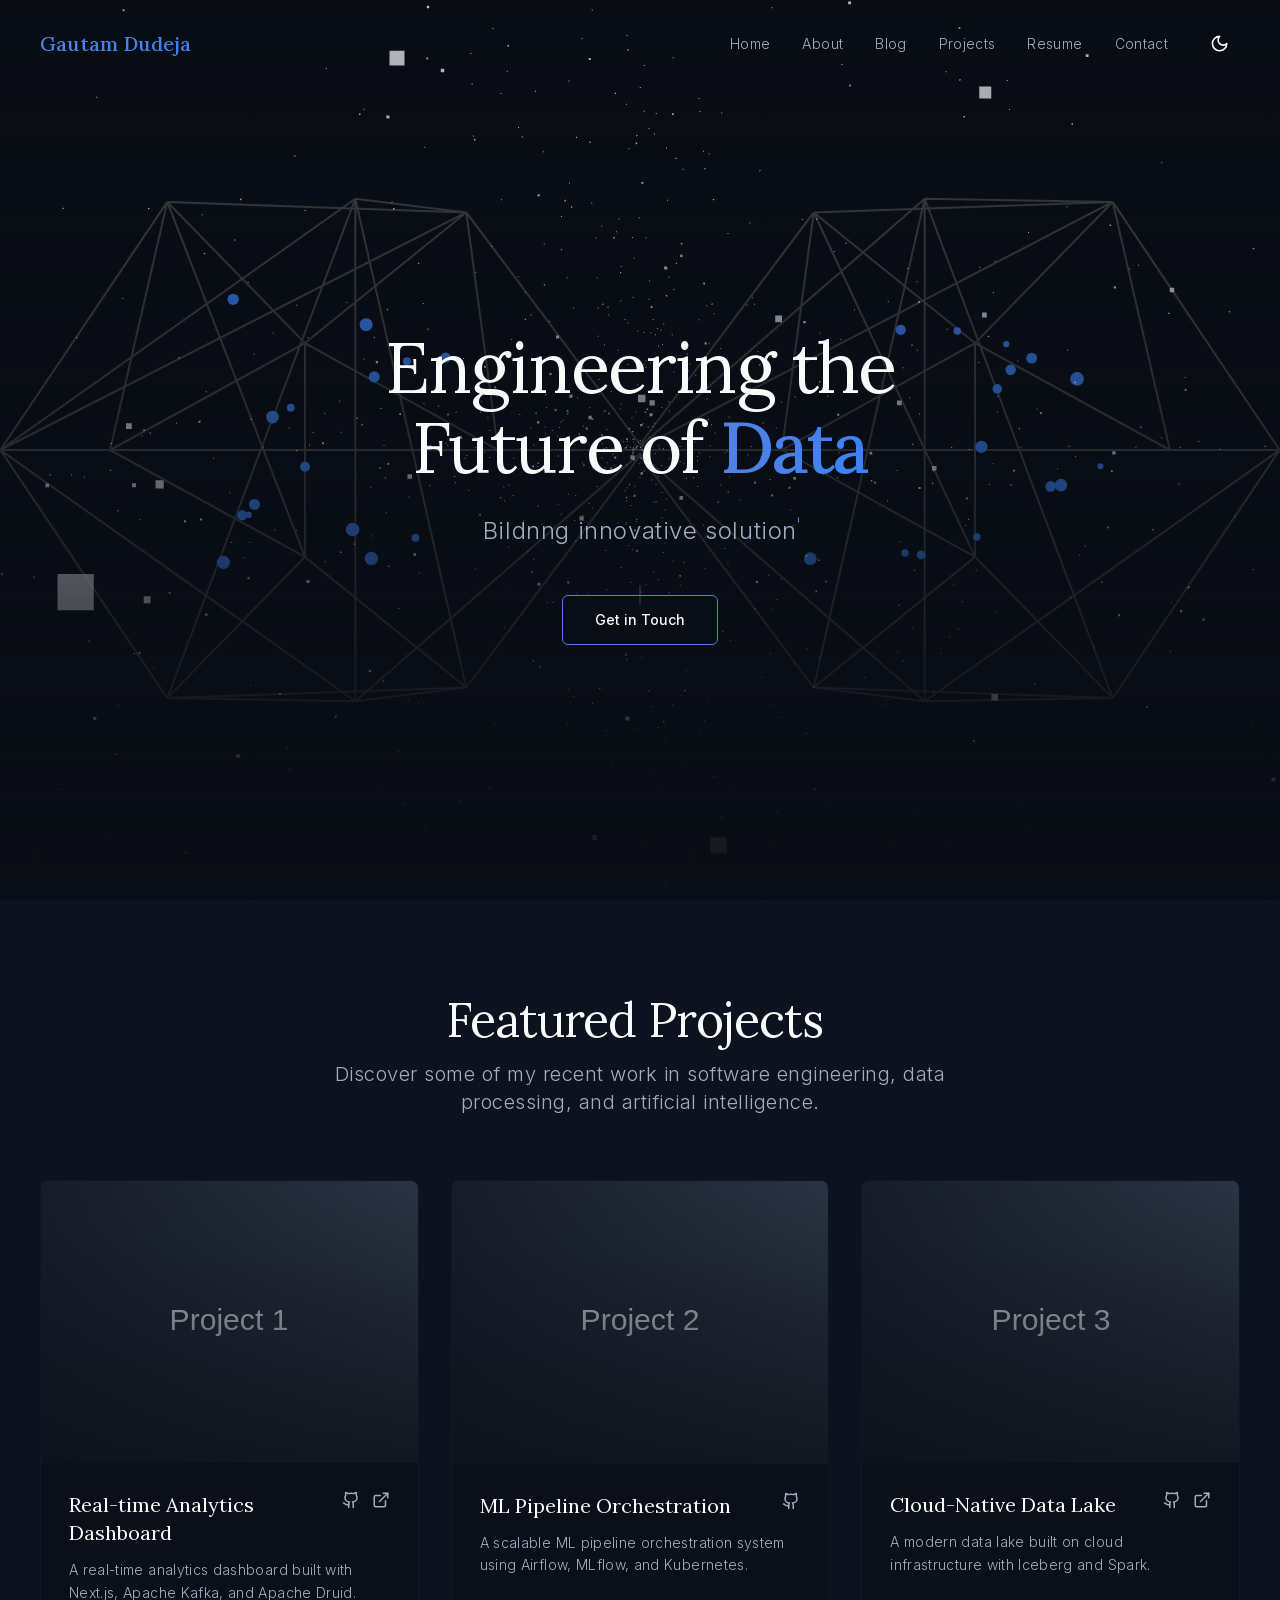
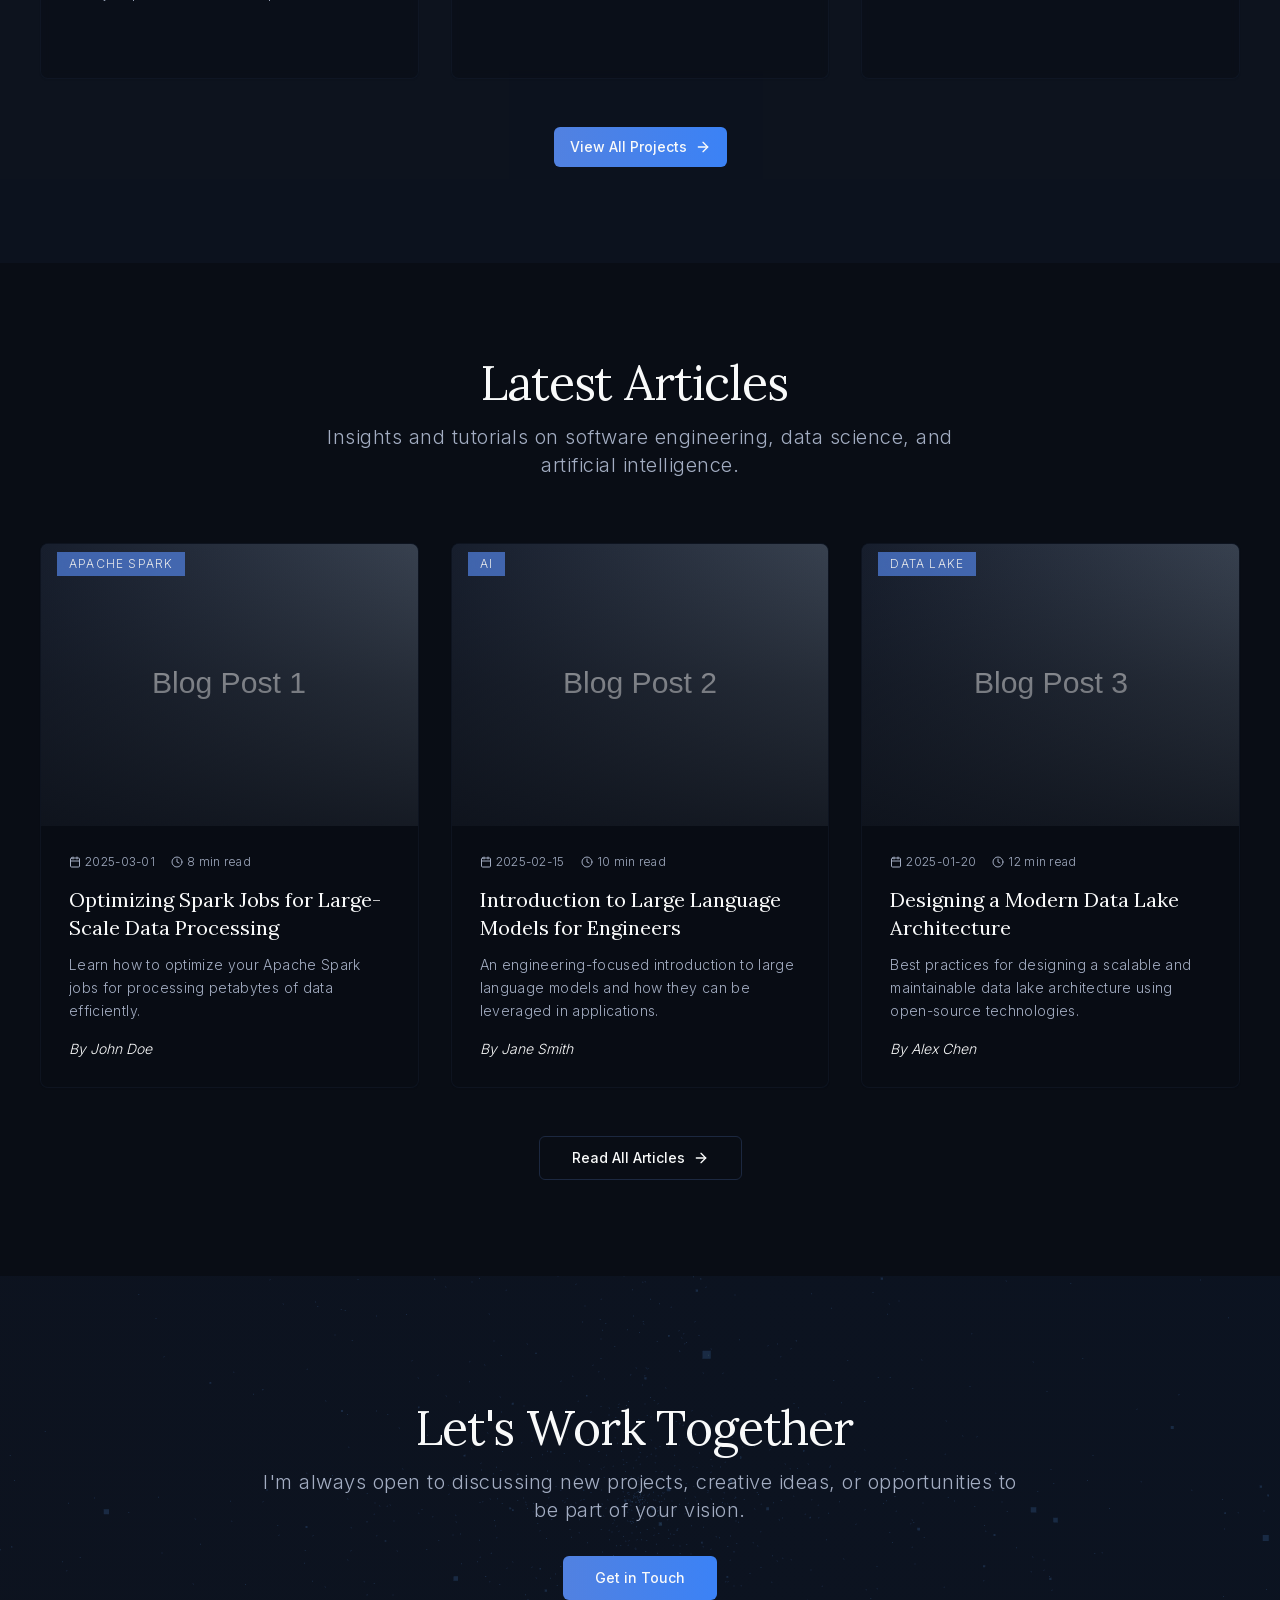
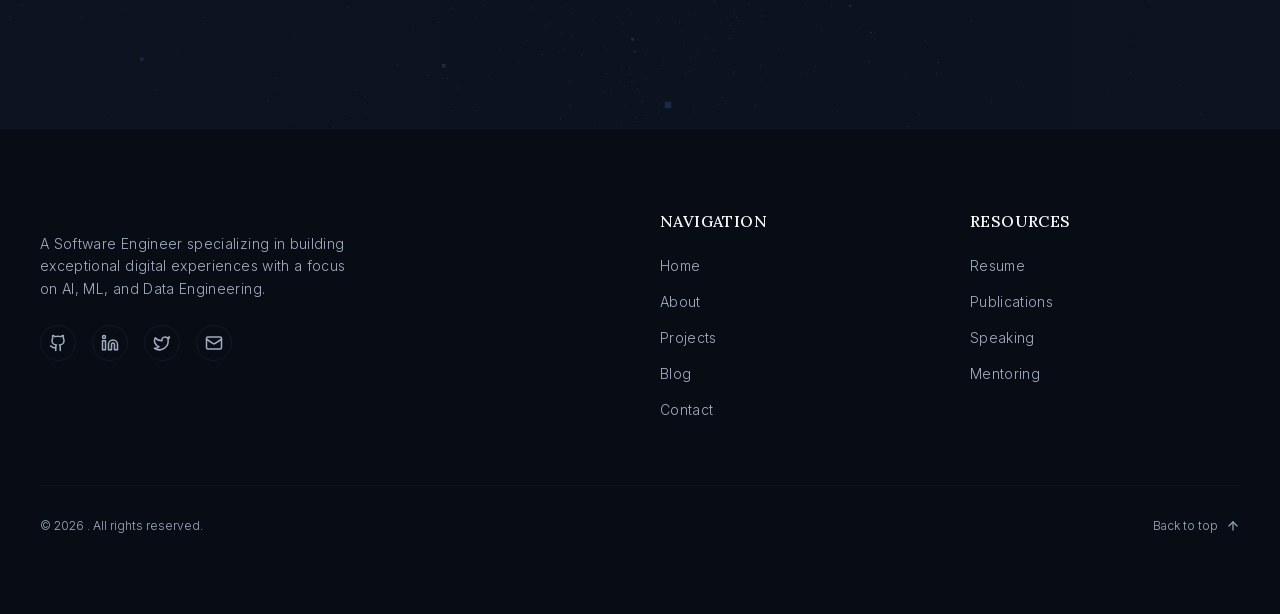
==== commit cb54b6f7: "Updates" ====
--- a/index.html
+++ b/index.html
@@ -1 +1 @@
-<!DOCTYPE html><html lang="en"><head><meta charSet="utf-8"/><meta name="viewport" content="width=device-width, initial-scale=1"/><link rel="preload" href="/react-gh-pages/_next/static/media/3a8dc5763a8ae4b2-s.p.woff2" as="font" crossorigin="" type="font/woff2"/><link rel="preload" href="/react-gh-pages/_next/static/media/a34f9d1faa5f3315-s.p.woff2" as="font" crossorigin="" type="font/woff2"/><link rel="preload" href="/react-gh-pages/_next/static/media/bb3ef058b751a6ad-s.p.woff2" as="font" crossorigin="" type="font/woff2"/><link rel="preload" href="/react-gh-pages/_next/static/media/e9ed9197b1d41e00-s.p.woff2" as="font" crossorigin="" type="font/woff2"/><link rel="preload" as="image" href="/images/project-1.svg" fetchPriority="high"/><link rel="stylesheet" href="/react-gh-pages/_next/static/css/e3568eb9bcdc0f41.css" data-precedence="next"/><link rel="stylesheet" href="/react-gh-pages/_next/static/css/4ff797d13c7e9747.css" data-precedence="next"/><link rel="preload" as="script" fetchPriority="low" href="/react-gh-pages/_next/static/chunks/webpack-856112b50886dfca.js"/><script src="/react-gh-pages/_next/static/chunks/fd9d1056-6922f449a204c2cc.js" async=""></script><script src="/react-gh-pages/_next/static/chunks/117-4644b1f0e348d1dc.js" async=""></script><script src="/react-gh-pages/_next/static/chunks/main-app-65d65099358baf66.js" async=""></script><script src="/react-gh-pages/_next/static/chunks/bd904a5c-45d591329cc23256.js" async=""></script><script src="/react-gh-pages/_next/static/chunks/b536a0f1-a4b853b9ddb967ad.js" async=""></script><script src="/react-gh-pages/_next/static/chunks/c15bf2b0-8cf2939e22aa2fb1.js" async=""></script><script src="/react-gh-pages/_next/static/chunks/909-effe59aa52d8c6f0.js" async=""></script><script src="/react-gh-pages/_next/static/chunks/556-ffa6014c8c9d41b8.js" async=""></script><script src="/react-gh-pages/_next/static/chunks/270-efa1e3e78b29d453.js" async=""></script><script src="/react-gh-pages/_next/static/chunks/724-1f65bfdda123bfa6.js" async=""></script><script src="/react-gh-pages/_next/static/chunks/58-89fed4254f53d5ba.js" async=""></script><script src="/react-gh-pages/_next/static/chunks/440-17934e7adf2b29ff.js" async=""></script><script src="/react-gh-pages/_next/static/chunks/app/page-a4138dee96385353.js" async=""></script><script src="/react-gh-pages/_next/static/chunks/app/layout-0388a297142c5670.js" async=""></script><title>Professional Portfolio</title><meta name="description" content="A high-end portfolio for a Software/Data/ML/AI Engineer"/><meta name="keywords" content="software engineer,developer,portfolio,data science,AI,machine learning"/><meta name="next-size-adjust"/><script src="/react-gh-pages/_next/static/chunks/polyfills-42372ed130431b0a.js" noModule=""></script></head><body class="__variable_be5c37 __variable_74505c __variable_6903c6 font-sans antialiased"><script>!function(){try{var d=document.documentElement,c=d.classList;c.remove('light','dark');var e=localStorage.getItem('theme');if('system'===e||(!e&&false)){var t='(prefers-color-scheme: dark)',m=window.matchMedia(t);if(m.media!==t||m.matches){d.style.colorScheme = 'dark';c.add('dark')}else{d.style.colorScheme = 'light';c.add('light')}}else if(e){c.add(e|| '')}else{c.add('dark')}if(e==='light'||e==='dark'||!e)d.style.colorScheme=e||'dark'}catch(e){}}()</script><div class="flex min-h-screen flex-col"><header class="fixed top-0 left-0 right-0 z-50 transition-all duration-500 bg-transparent py-6"><div class="container-wide flex items-center justify-between"><a class="flex items-center space-x-1 z-50" href="/react-gh-pages"><span class="font-serif text-xl font-normal relative"><span class="text-gradient font-medium">Gautam Dudeja</span><span class="absolute -bottom-1 left-0 h-[1px] bg-gradient-to-r from-primary to-primary/0 w-0"></span></span></a><nav class="hidden md:flex items-center space-x-8"><a class="text-sm font-light tracking-wide hover:text-primary transition-colors duration-300 animated-underline text-primary" href="/react-gh-pages">Home</a><a class="text-sm font-light tracking-wide hover:text-primary transition-colors duration-300 animated-underline text-muted-foreground" href="/react-gh-pages/about">About</a><a class="text-sm font-light tracking-wide hover:text-primary transition-colors duration-300 animated-underline text-muted-foreground" href="/react-gh-pages/blog">Blog</a><a class="text-sm font-light tracking-wide hover:text-primary transition-colors duration-300 animated-underline text-muted-foreground" href="/react-gh-pages/projects">Projects</a><a class="text-sm font-light tracking-wide hover:text-primary transition-colors duration-300 animated-underline text-muted-foreground" href="/react-gh-pages/resume">Resume</a><a class="text-sm font-light tracking-wide hover:text-primary transition-colors duration-300 animated-underline text-muted-foreground" href="/react-gh-pages/contact">Contact</a><button class="inline-flex items-center justify-center rounded-md text-sm font-medium ring-offset-background transition-colors focus-visible:outline-none focus-visible:ring-2 focus-visible:ring-ring focus-visible:ring-offset-2 disabled:pointer-events-none disabled:opacity-50 hover:bg-accent hover:text-accent-foreground h-10 w-10"><svg xmlns="http://www.w3.org/2000/svg" width="24" height="24" viewBox="0 0 24 24" fill="none" stroke="currentColor" stroke-width="2" stroke-linecap="round" stroke-linejoin="round" class="lucide lucide-sun h-[1.2rem] w-[1.2rem] rotate-0 scale-100 transition-all dark:-rotate-90 dark:scale-0"><circle cx="12" cy="12" r="4"></circle><path d="M12 2v2"></path><path d="M12 20v2"></path><path d="m4.93 4.93 1.41 1.41"></path><path d="m17.66 17.66 1.41 1.41"></path><path d="M2 12h2"></path><path d="M20 12h2"></path><path d="m6.34 17.66-1.41 1.41"></path><path d="m19.07 4.93-1.41 1.41"></path></svg><svg xmlns="http://www.w3.org/2000/svg" width="24" height="24" viewBox="0 0 24 24" fill="none" stroke="currentColor" stroke-width="2" stroke-linecap="round" stroke-linejoin="round" class="lucide lucide-moon absolute h-[1.2rem] w-[1.2rem] rotate-90 scale-0 transition-all dark:rotate-0 dark:scale-100"><path d="M12 3a6 6 0 0 0 9 9 9 9 0 1 1-9-9Z"></path></svg><span class="sr-only">Toggle theme</span></button></nav><div class="flex items-center md:hidden"><button class="inline-flex items-center justify-center rounded-md text-sm font-medium ring-offset-background transition-colors focus-visible:outline-none focus-visible:ring-2 focus-visible:ring-ring focus-visible:ring-offset-2 disabled:pointer-events-none disabled:opacity-50 hover:bg-accent hover:text-accent-foreground h-10 w-10"><svg xmlns="http://www.w3.org/2000/svg" width="24" height="24" viewBox="0 0 24 24" fill="none" stroke="currentColor" stroke-width="2" stroke-linecap="round" stroke-linejoin="round" class="lucide lucide-sun h-[1.2rem] w-[1.2rem] rotate-0 scale-100 transition-all dark:-rotate-90 dark:scale-0"><circle cx="12" cy="12" r="4"></circle><path d="M12 2v2"></path><path d="M12 20v2"></path><path d="m4.93 4.93 1.41 1.41"></path><path d="m17.66 17.66 1.41 1.41"></path><path d="M2 12h2"></path><path d="M20 12h2"></path><path d="m6.34 17.66-1.41 1.41"></path><path d="m19.07 4.93-1.41 1.41"></path></svg><svg xmlns="http://www.w3.org/2000/svg" width="24" height="24" viewBox="0 0 24 24" fill="none" stroke="currentColor" stroke-width="2" stroke-linecap="round" stroke-linejoin="round" class="lucide lucide-moon absolute h-[1.2rem] w-[1.2rem] rotate-90 scale-0 transition-all dark:rotate-0 dark:scale-100"><path d="M12 3a6 6 0 0 0 9 9 9 9 0 1 1-9-9Z"></path></svg><span class="sr-only">Toggle theme</span></button><button class="inline-flex items-center justify-center rounded-md text-sm font-medium ring-offset-background transition-colors focus-visible:outline-none focus-visible:ring-2 focus-visible:ring-ring focus-visible:ring-offset-2 disabled:pointer-events-none disabled:opacity-50 hover:bg-accent hover:text-accent-foreground h-10 w-10 ml-2 text-foreground"><svg xmlns="http://www.w3.org/2000/svg" width="24" height="24" viewBox="0 0 24 24" fill="none" stroke="currentColor" stroke-width="2" stroke-linecap="round" stroke-linejoin="round" class="lucide lucide-menu "><line x1="4" x2="20" y1="12" y2="12"></line><line x1="4" x2="20" y1="6" y2="6"></line><line x1="4" x2="20" y1="18" y2="18"></line></svg></button></div></div><div class="fixed inset-0 top-0 z-40 bg-background/95 backdrop-blur-lg md:hidden hidden" style="opacity:0;transform:translateY(-20px)"><nav class="flex flex-col items-center justify-center h-full w-full space-y-10"><div style="opacity:0;transform:translateY(20px)"><a class="text-2xl font-light tracking-wide transition-colors text-primary" href="/react-gh-pages">Home</a></div><div style="opacity:0;transform:translateY(20px)"><a class="text-2xl font-light tracking-wide transition-colors text-muted-foreground" href="/react-gh-pages/about">About</a></div><div style="opacity:0;transform:translateY(20px)"><a class="text-2xl font-light tracking-wide transition-colors text-muted-foreground" href="/react-gh-pages/blog">Blog</a></div><div style="opacity:0;transform:translateY(20px)"><a class="text-2xl font-light tracking-wide transition-colors text-muted-foreground" href="/react-gh-pages/projects">Projects</a></div><div style="opacity:0;transform:translateY(20px)"><a class="text-2xl font-light tracking-wide transition-colors text-muted-foreground" href="/react-gh-pages/resume">Resume</a></div><div style="opacity:0;transform:translateY(20px)"><a class="text-2xl font-light tracking-wide transition-colors text-muted-foreground" href="/react-gh-pages/contact">Contact</a></div></nav></div></header><main><section class="relative min-h-screen flex items-center justify-center overflow-hidden"><div class="absolute top-0 left-0 w-1/2 h-full overflow-hidden pointer-events-none"><div class="absolute inset-0 pointer-events-none " style="opacity:0"><canvas class="w-full h-full"></canvas></div></div><div class="absolute top-0 right-0 w-1/2 h-full overflow-hidden pointer-events-none"><div class="absolute inset-0 pointer-events-none " style="opacity:0"><canvas class="w-full h-full"></canvas></div></div><div class="absolute inset-0 w-full h-full"></div><div class="absolute inset-0 bg-gradient-to-b from-background/10 via-background/50 to-background pointer-events-none"></div><div class="absolute inset-0 opacity-10 dot-pattern pointer-events-none"></div><div class="container-wide relative z-10 mt-16"><div class="max-w-4xl mx-auto text-center" style="opacity:0"><div class="mb-8" style="opacity:0;transform:translateY(20px)"><h1 class="title-xl mb-3"><span class="block font-light tracking-wider text-base uppercase text-primary mb-3"></span><span class="block">Engineering the</span><span class="block mt-2">Future of<!-- --> <span class="text-gradient font-medium">AI</span></span></h1></div><div style="opacity:0;transform:translateY(20px)"><p class="text-xl md:text-2xl text-muted-foreground mb-12 max-w-2xl mx-auto font-light leading-relaxed tracking-wide"><span class="relative inline-block"><span class="absolute top-0 right-[-0.1em] w-[0.05em] h-[1.1em] bg-primary translate-y-[0.1em]" style="opacity:0"></span></span></p></div><div class="flex flex-col sm:flex-row gap-5 justify-center" style="opacity:0;transform:translateY(20px)"><a class="inline-flex items-center justify-center text-sm font-medium ring-offset-background focus-visible:outline-none focus-visible:ring-2 focus-visible:ring-ring focus-visible:ring-offset-2 disabled:pointer-events-none disabled:opacity-50 border bg-background hover:bg-accent hover:text-accent-foreground h-11 rounded-md px-8 border-primary hover:border-primary/40 transition-all duration-500 px-8 py-6 text-base" href="/react-gh-pages/contact">Get in Touch</a></div></div><div class="absolute bottom-10 left-1/2 transform -translate-x-1/2" style="opacity:0"><div class="flex flex-col items-center"><span class="text-sm text-muted-foreground font-light tracking-widest uppercase mb-3"></span><div class="w-px bg-primary/50 rounded-full"></div></div></div></div></section><section class="py-24 bg-muted/30"><div class="container-wide"><div class="text-center mb-16"><p class="subtitle max-w-2xl mx-auto">Discover some of my recent work in software engineering, data processing, and artificial intelligence.</p></div><div class="grid grid-cols-1 md:grid-cols-2 lg:grid-cols-3 gap-8"><div style="opacity:0;transform:translateY(20px)"><a href="/react-gh-pages/projects/real-time-analytics"><div class="rounded-lg border text-card-foreground shadow-sm group overflow-hidden transition-all duration-500 border-border/30 h-full bg-background/50 backdrop-blur-sm hover:backdrop-blur-md"><div class="relative w-full aspect-[4/3] overflow-hidden"><img alt="Real-time Analytics Dashboard" fetchPriority="high" decoding="async" data-nimg="fill" class="object-cover transition-transform duration-700 ease-out" style="position:absolute;height:100%;width:100%;left:0;top:0;right:0;bottom:0;color:transparent" src="/images/project-1.svg"/><div class="absolute inset-0 bg-gradient-to-t from-background via-background/60 to-transparent opacity-80 transition-opacity duration-500"></div><div class="absolute bottom-0 left-0 w-full p-5"><div class="flex flex-wrap gap-2"><span class="inline-flex items-center rounded-full bg-primary/5 backdrop-blur-md border border-primary/10 px-2.5 py-0.5 text-xs font-light text-primary" style="opacity:0;transform:translateY(20px)">Next.js</span><span class="inline-flex items-center rounded-full bg-primary/5 backdrop-blur-md border border-primary/10 px-2.5 py-0.5 text-xs font-light text-primary" style="opacity:0;transform:translateY(20px)">Kafka</span><span class="inline-flex items-center rounded-full bg-primary/5 backdrop-blur-md border border-primary/10 px-2.5 py-0.5 text-xs font-light text-primary" style="opacity:0;transform:translateY(20px)">Druid</span><span class="inline-flex items-center rounded-full bg-primary/5 backdrop-blur-md border border-primary/10 px-2.5 py-0.5 text-xs font-light text-primary" style="opacity:0;transform:translateY(20px)">D3.js</span><span class="inline-flex items-center rounded-full bg-primary/5 backdrop-blur-md border border-primary/10 px-2.5 py-0.5 text-xs font-light text-primary" style="opacity:0;transform:translateY(20px)">Tailwind CSS</span></div></div></div><div class="p-7"><div class="flex justify-between items-start mb-3"><h3 class="font-serif text-xl font-normal">Real-time Analytics Dashboard</h3><div class="flex space-x-3"><a href="https://github.com" target="_blank" rel="noopener noreferrer" class="text-muted-foreground hover:text-primary transition-colors"><svg xmlns="http://www.w3.org/2000/svg" width="18" height="18" viewBox="0 0 24 24" fill="none" stroke="currentColor" stroke-width="2" stroke-linecap="round" stroke-linejoin="round" class="lucide lucide-github "><path d="M15 22v-4a4.8 4.8 0 0 0-1-3.5c3 0 6-2 6-5.5.08-1.25-.27-2.48-1-3.5.28-1.15.28-2.35 0-3.5 0 0-1 0-3 1.5-2.64-.5-5.36-.5-8 0C6 2 5 2 5 2c-.3 1.15-.3 2.35 0 3.5A5.403 5.403 0 0 0 4 9c0 3.5 3 5.5 6 5.5-.39.49-.68 1.05-.85 1.65-.17.6-.22 1.23-.15 1.85v4"></path><path d="M9 18c-4.51 2-5-2-7-2"></path></svg></a><a href="https://example.com" target="_blank" rel="noopener noreferrer" class="text-muted-foreground hover:text-primary transition-colors"><svg xmlns="http://www.w3.org/2000/svg" width="18" height="18" viewBox="0 0 24 24" fill="none" stroke="currentColor" stroke-width="2" stroke-linecap="round" stroke-linejoin="round" class="lucide lucide-external-link "><path d="M15 3h6v6"></path><path d="M10 14 21 3"></path><path d="M18 13v6a2 2 0 0 1-2 2H5a2 2 0 0 1-2-2V8a2 2 0 0 1 2-2h6"></path></svg></a></div></div><p class="text-muted-foreground text-sm font-light tracking-wide mb-4 line-clamp-2 leading-relaxed">A real-time analytics dashboard built with Next.js, Apache Kafka, and Apache Druid.</p><div class="h-[1px] bg-gradient-to-r from-primary/80 to-primary/0" style="opacity:0;width:0px"></div><div class="flex justify-end mt-3"><span class="text-xs text-primary opacity-0 group-hover:opacity-100 transition-opacity duration-500 flex items-center gap-1 tracking-wider uppercase" style="transform:translateX(-10px)">View Project <svg xmlns="http://www.w3.org/2000/svg" width="24" height="24" viewBox="0 0 24 24" fill="none" stroke="currentColor" stroke-width="2" stroke-linecap="round" stroke-linejoin="round" class="lucide lucide-arrow-right h-3 w-3 ml-1"><path d="M5 12h14"></path><path d="m12 5 7 7-7 7"></path></svg></span></div></div></div></a></div><div style="opacity:0;transform:translateY(20px)"><a href="/react-gh-pages/projects/ml-pipeline"><div class="rounded-lg border text-card-foreground shadow-sm group overflow-hidden transition-all duration-500 border-border/30 h-full bg-background/50 backdrop-blur-sm hover:backdrop-blur-md"><div class="relative w-full aspect-[4/3] overflow-hidden"><img alt="ML Pipeline Orchestration" loading="lazy" decoding="async" data-nimg="fill" class="object-cover transition-transform duration-700 ease-out" style="position:absolute;height:100%;width:100%;left:0;top:0;right:0;bottom:0;color:transparent" src="/images/project-2.svg"/><div class="absolute inset-0 bg-gradient-to-t from-background via-background/60 to-transparent opacity-80 transition-opacity duration-500"></div><div class="absolute bottom-0 left-0 w-full p-5"><div class="flex flex-wrap gap-2"><span class="inline-flex items-center rounded-full bg-primary/5 backdrop-blur-md border border-primary/10 px-2.5 py-0.5 text-xs font-light text-primary" style="opacity:0;transform:translateY(20px)">Python</span><span class="inline-flex items-center rounded-full bg-primary/5 backdrop-blur-md border border-primary/10 px-2.5 py-0.5 text-xs font-light text-primary" style="opacity:0;transform:translateY(20px)">Airflow</span><span class="inline-flex items-center rounded-full bg-primary/5 backdrop-blur-md border border-primary/10 px-2.5 py-0.5 text-xs font-light text-primary" style="opacity:0;transform:translateY(20px)">MLflow</span><span class="inline-flex items-center rounded-full bg-primary/5 backdrop-blur-md border border-primary/10 px-2.5 py-0.5 text-xs font-light text-primary" style="opacity:0;transform:translateY(20px)">Kubernetes</span><span class="inline-flex items-center rounded-full bg-primary/5 backdrop-blur-md border border-primary/10 px-2.5 py-0.5 text-xs font-light text-primary" style="opacity:0;transform:translateY(20px)">TensorFlow</span></div></div></div><div class="p-7"><div class="flex justify-between items-start mb-3"><h3 class="font-serif text-xl font-normal">ML Pipeline Orchestration</h3><div class="flex space-x-3"><a href="https://github.com" target="_blank" rel="noopener noreferrer" class="text-muted-foreground hover:text-primary transition-colors"><svg xmlns="http://www.w3.org/2000/svg" width="18" height="18" viewBox="0 0 24 24" fill="none" stroke="currentColor" stroke-width="2" stroke-linecap="round" stroke-linejoin="round" class="lucide lucide-github "><path d="M15 22v-4a4.8 4.8 0 0 0-1-3.5c3 0 6-2 6-5.5.08-1.25-.27-2.48-1-3.5.28-1.15.28-2.35 0-3.5 0 0-1 0-3 1.5-2.64-.5-5.36-.5-8 0C6 2 5 2 5 2c-.3 1.15-.3 2.35 0 3.5A5.403 5.403 0 0 0 4 9c0 3.5 3 5.5 6 5.5-.39.49-.68 1.05-.85 1.65-.17.6-.22 1.23-.15 1.85v4"></path><path d="M9 18c-4.51 2-5-2-7-2"></path></svg></a></div></div><p class="text-muted-foreground text-sm font-light tracking-wide mb-4 line-clamp-2 leading-relaxed">A scalable ML pipeline orchestration system using Airflow, MLflow, and Kubernetes.</p><div class="h-[1px] bg-gradient-to-r from-primary/80 to-primary/0" style="opacity:0;width:0px"></div><div class="flex justify-end mt-3"><span class="text-xs text-primary opacity-0 group-hover:opacity-100 transition-opacity duration-500 flex items-center gap-1 tracking-wider uppercase" style="transform:translateX(-10px)">View Project <svg xmlns="http://www.w3.org/2000/svg" width="24" height="24" viewBox="0 0 24 24" fill="none" stroke="currentColor" stroke-width="2" stroke-linecap="round" stroke-linejoin="round" class="lucide lucide-arrow-right h-3 w-3 ml-1"><path d="M5 12h14"></path><path d="m12 5 7 7-7 7"></path></svg></span></div></div></div></a></div><div style="opacity:0;transform:translateY(20px)"><a href="/react-gh-pages/projects/data-lake"><div class="rounded-lg border text-card-foreground shadow-sm group overflow-hidden transition-all duration-500 border-border/30 h-full bg-background/50 backdrop-blur-sm hover:backdrop-blur-md"><div class="relative w-full aspect-[4/3] overflow-hidden"><img alt="Cloud-Native Data Lake" loading="lazy" decoding="async" data-nimg="fill" class="object-cover transition-transform duration-700 ease-out" style="position:absolute;height:100%;width:100%;left:0;top:0;right:0;bottom:0;color:transparent" src="/images/project-3.svg"/><div class="absolute inset-0 bg-gradient-to-t from-background via-background/60 to-transparent opacity-80 transition-opacity duration-500"></div><div class="absolute bottom-0 left-0 w-full p-5"><div class="flex flex-wrap gap-2"><span class="inline-flex items-center rounded-full bg-primary/5 backdrop-blur-md border border-primary/10 px-2.5 py-0.5 text-xs font-light text-primary" style="opacity:0;transform:translateY(20px)">Spark</span><span class="inline-flex items-center rounded-full bg-primary/5 backdrop-blur-md border border-primary/10 px-2.5 py-0.5 text-xs font-light text-primary" style="opacity:0;transform:translateY(20px)">Iceberg</span><span class="inline-flex items-center rounded-full bg-primary/5 backdrop-blur-md border border-primary/10 px-2.5 py-0.5 text-xs font-light text-primary" style="opacity:0;transform:translateY(20px)">AWS</span><span class="inline-flex items-center rounded-full bg-primary/5 backdrop-blur-md border border-primary/10 px-2.5 py-0.5 text-xs font-light text-primary" style="opacity:0;transform:translateY(20px)">Data Lake</span><span class="inline-flex items-center rounded-full bg-primary/5 backdrop-blur-md border border-primary/10 px-2.5 py-0.5 text-xs font-light text-primary" style="opacity:0;transform:translateY(20px)">Python</span></div></div></div><div class="p-7"><div class="flex justify-between items-start mb-3"><h3 class="font-serif text-xl font-normal">Cloud-Native Data Lake</h3><div class="flex space-x-3"><a href="https://github.com" target="_blank" rel="noopener noreferrer" class="text-muted-foreground hover:text-primary transition-colors"><svg xmlns="http://www.w3.org/2000/svg" width="18" height="18" viewBox="0 0 24 24" fill="none" stroke="currentColor" stroke-width="2" stroke-linecap="round" stroke-linejoin="round" class="lucide lucide-github "><path d="M15 22v-4a4.8 4.8 0 0 0-1-3.5c3 0 6-2 6-5.5.08-1.25-.27-2.48-1-3.5.28-1.15.28-2.35 0-3.5 0 0-1 0-3 1.5-2.64-.5-5.36-.5-8 0C6 2 5 2 5 2c-.3 1.15-.3 2.35 0 3.5A5.403 5.403 0 0 0 4 9c0 3.5 3 5.5 6 5.5-.39.49-.68 1.05-.85 1.65-.17.6-.22 1.23-.15 1.85v4"></path><path d="M9 18c-4.51 2-5-2-7-2"></path></svg></a><a href="https://example.com" target="_blank" rel="noopener noreferrer" class="text-muted-foreground hover:text-primary transition-colors"><svg xmlns="http://www.w3.org/2000/svg" width="18" height="18" viewBox="0 0 24 24" fill="none" stroke="currentColor" stroke-width="2" stroke-linecap="round" stroke-linejoin="round" class="lucide lucide-external-link "><path d="M15 3h6v6"></path><path d="M10 14 21 3"></path><path d="M18 13v6a2 2 0 0 1-2 2H5a2 2 0 0 1-2-2V8a2 2 0 0 1 2-2h6"></path></svg></a></div></div><p class="text-muted-foreground text-sm font-light tracking-wide mb-4 line-clamp-2 leading-relaxed">A modern data lake built on cloud infrastructure with Iceberg and Spark.</p><div class="h-[1px] bg-gradient-to-r from-primary/80 to-primary/0" style="opacity:0;width:0px"></div><div class="flex justify-end mt-3"><span class="text-xs text-primary opacity-0 group-hover:opacity-100 transition-opacity duration-500 flex items-center gap-1 tracking-wider uppercase" style="transform:translateX(-10px)">View Project <svg xmlns="http://www.w3.org/2000/svg" width="24" height="24" viewBox="0 0 24 24" fill="none" stroke="currentColor" stroke-width="2" stroke-linecap="round" stroke-linejoin="round" class="lucide lucide-arrow-right h-3 w-3 ml-1"><path d="M5 12h14"></path><path d="m12 5 7 7-7 7"></path></svg></span></div></div></div></a></div></div><div class="mt-12 text-center"><a class="inline-flex items-center justify-center rounded-md text-sm font-medium ring-offset-background focus-visible:outline-none focus-visible:ring-2 focus-visible:ring-ring focus-visible:ring-offset-2 disabled:pointer-events-none disabled:opacity-50 bg-primary text-primary-foreground hover:bg-primary/90 h-10 px-4 py-2 bg-gradient-to-r from-primary to-blue-500 hover:from-primary/90 hover:to-blue-500/90 transition-all duration-300" href="/react-gh-pages/projects">View All Projects <svg xmlns="http://www.w3.org/2000/svg" width="24" height="24" viewBox="0 0 24 24" fill="none" stroke="currentColor" stroke-width="2" stroke-linecap="round" stroke-linejoin="round" class="lucide lucide-arrow-right ml-2 h-4 w-4"><path d="M5 12h14"></path><path d="m12 5 7 7-7 7"></path></svg></a></div></div></section><div class="relative overflow-hidden py-24"><div class="w-full h-full" style="transform:none"><div class="container-wide"><div class="text-center mb-16"><p class="subtitle max-w-2xl mx-auto">Insights and tutorials on software engineering, data science, and artificial intelligence.</p></div><div class="grid grid-cols-1 md:grid-cols-2 lg:grid-cols-3 gap-8"><div><a class="block" href="/react-gh-pages/blog/optimizing-spark-jobs"><div class="rounded-lg border text-card-foreground shadow-sm overflow-hidden transition-all duration-500 border-border/30 h-full bg-background/50 backdrop-blur-sm hover:backdrop-blur-md"><div class="relative w-full aspect-[4/3] overflow-hidden"><img alt="Optimizing Spark Jobs for Large-Scale Data Processing" loading="lazy" decoding="async" data-nimg="fill" class="object-cover transition-transform duration-700 ease-out" style="position:absolute;height:100%;width:100%;left:0;top:0;right:0;bottom:0;color:transparent" src="/images/blog-1.svg"/><div class="absolute inset-0 bg-gradient-to-t from-background via-background/60 to-transparent opacity-80 transition-opacity duration-500"></div><div class="absolute top-4 left-4"><span class="inline-flex bg-primary/80 backdrop-blur-md text-white px-3 py-1 text-xs uppercase tracking-widest font-light">Apache Spark</span></div></div><div class="p-7"><div class="flex items-center text-xs text-muted-foreground mb-4 space-x-4"><div class="flex items-center"><svg xmlns="http://www.w3.org/2000/svg" width="24" height="24" viewBox="0 0 24 24" fill="none" stroke="currentColor" stroke-width="2" stroke-linecap="round" stroke-linejoin="round" class="lucide lucide-calendar mr-1 h-3 w-3"><path d="M8 2v4"></path><path d="M16 2v4"></path><rect width="18" height="18" x="3" y="4" rx="2"></rect><path d="M3 10h18"></path></svg><span class="font-light tracking-wide">2025-03-01</span></div><div class="flex items-center"><svg xmlns="http://www.w3.org/2000/svg" width="24" height="24" viewBox="0 0 24 24" fill="none" stroke="currentColor" stroke-width="2" stroke-linecap="round" stroke-linejoin="round" class="lucide lucide-clock mr-1 h-3 w-3"><circle cx="12" cy="12" r="10"></circle><polyline points="12 6 12 12 16 14"></polyline></svg><span class="font-light tracking-wide">8 min read</span></div></div><h3 class="font-serif text-xl font-normal mb-3 line-clamp-2">Optimizing Spark Jobs for Large-Scale Data Processing</h3><p class="text-muted-foreground text-sm font-light tracking-wide mb-4 line-clamp-3 leading-relaxed">Learn how to optimize your Apache Spark jobs for processing petabytes of data efficiently.</p><div class="flex items-center justify-between"><div class="text-sm font-light italic">By <!-- -->John Doe</div><div class="h-[1px] bg-gradient-to-r from-primary/80 to-primary/0" style="opacity:0;width:0px"></div></div></div></div></a></div><div><a class="block" href="/react-gh-pages/blog/introduction-to-llms"><div class="rounded-lg border text-card-foreground shadow-sm overflow-hidden transition-all duration-500 border-border/30 h-full bg-background/50 backdrop-blur-sm hover:backdrop-blur-md"><div class="relative w-full aspect-[4/3] overflow-hidden"><img alt="Introduction to Large Language Models for Engineers" loading="lazy" decoding="async" data-nimg="fill" class="object-cover transition-transform duration-700 ease-out" style="position:absolute;height:100%;width:100%;left:0;top:0;right:0;bottom:0;color:transparent" src="/images/blog-2.svg"/><div class="absolute inset-0 bg-gradient-to-t from-background via-background/60 to-transparent opacity-80 transition-opacity duration-500"></div><div class="absolute top-4 left-4"><span class="inline-flex bg-primary/80 backdrop-blur-md text-white px-3 py-1 text-xs uppercase tracking-widest font-light">AI</span></div></div><div class="p-7"><div class="flex items-center text-xs text-muted-foreground mb-4 space-x-4"><div class="flex items-center"><svg xmlns="http://www.w3.org/2000/svg" width="24" height="24" viewBox="0 0 24 24" fill="none" stroke="currentColor" stroke-width="2" stroke-linecap="round" stroke-linejoin="round" class="lucide lucide-calendar mr-1 h-3 w-3"><path d="M8 2v4"></path><path d="M16 2v4"></path><rect width="18" height="18" x="3" y="4" rx="2"></rect><path d="M3 10h18"></path></svg><span class="font-light tracking-wide">2025-02-15</span></div><div class="flex items-center"><svg xmlns="http://www.w3.org/2000/svg" width="24" height="24" viewBox="0 0 24 24" fill="none" stroke="currentColor" stroke-width="2" stroke-linecap="round" stroke-linejoin="round" class="lucide lucide-clock mr-1 h-3 w-3"><circle cx="12" cy="12" r="10"></circle><polyline points="12 6 12 12 16 14"></polyline></svg><span class="font-light tracking-wide">10 min read</span></div></div><h3 class="font-serif text-xl font-normal mb-3 line-clamp-2">Introduction to Large Language Models for Engineers</h3><p class="text-muted-foreground text-sm font-light tracking-wide mb-4 line-clamp-3 leading-relaxed">An engineering-focused introduction to large language models and how they can be leveraged in applications.</p><div class="flex items-center justify-between"><div class="text-sm font-light italic">By <!-- -->Jane Smith</div><div class="h-[1px] bg-gradient-to-r from-primary/80 to-primary/0" style="opacity:0;width:0px"></div></div></div></div></a></div><div><a class="block" href="/react-gh-pages/blog/data-lake-design"><div class="rounded-lg border text-card-foreground shadow-sm overflow-hidden transition-all duration-500 border-border/30 h-full bg-background/50 backdrop-blur-sm hover:backdrop-blur-md"><div class="relative w-full aspect-[4/3] overflow-hidden"><img alt="Designing a Modern Data Lake Architecture" loading="lazy" decoding="async" data-nimg="fill" class="object-cover transition-transform duration-700 ease-out" style="position:absolute;height:100%;width:100%;left:0;top:0;right:0;bottom:0;color:transparent" src="/images/blog-3.svg"/><div class="absolute inset-0 bg-gradient-to-t from-background via-background/60 to-transparent opacity-80 transition-opacity duration-500"></div><div class="absolute top-4 left-4"><span class="inline-flex bg-primary/80 backdrop-blur-md text-white px-3 py-1 text-xs uppercase tracking-widest font-light">Data Lake</span></div></div><div class="p-7"><div class="flex items-center text-xs text-muted-foreground mb-4 space-x-4"><div class="flex items-center"><svg xmlns="http://www.w3.org/2000/svg" width="24" height="24" viewBox="0 0 24 24" fill="none" stroke="currentColor" stroke-width="2" stroke-linecap="round" stroke-linejoin="round" class="lucide lucide-calendar mr-1 h-3 w-3"><path d="M8 2v4"></path><path d="M16 2v4"></path><rect width="18" height="18" x="3" y="4" rx="2"></rect><path d="M3 10h18"></path></svg><span class="font-light tracking-wide">2025-01-20</span></div><div class="flex items-center"><svg xmlns="http://www.w3.org/2000/svg" width="24" height="24" viewBox="0 0 24 24" fill="none" stroke="currentColor" stroke-width="2" stroke-linecap="round" stroke-linejoin="round" class="lucide lucide-clock mr-1 h-3 w-3"><circle cx="12" cy="12" r="10"></circle><polyline points="12 6 12 12 16 14"></polyline></svg><span class="font-light tracking-wide">12 min read</span></div></div><h3 class="font-serif text-xl font-normal mb-3 line-clamp-2">Designing a Modern Data Lake Architecture</h3><p class="text-muted-foreground text-sm font-light tracking-wide mb-4 line-clamp-3 leading-relaxed">Best practices for designing a scalable and maintainable data lake architecture using open-source technologies.</p><div class="flex items-center justify-between"><div class="text-sm font-light italic">By <!-- -->Alex Chen</div><div class="h-[1px] bg-gradient-to-r from-primary/80 to-primary/0" style="opacity:0;width:0px"></div></div></div></div></a></div></div><div class="mt-12 text-center"><a class="inline-flex items-center justify-center text-sm font-medium ring-offset-background transition-colors focus-visible:outline-none focus-visible:ring-2 focus-visible:ring-ring focus-visible:ring-offset-2 disabled:pointer-events-none disabled:opacity-50 border border-input bg-background hover:bg-accent hover:text-accent-foreground h-11 rounded-md px-8" href="/react-gh-pages/blog">Read All Articles <svg xmlns="http://www.w3.org/2000/svg" width="24" height="24" viewBox="0 0 24 24" fill="none" stroke="currentColor" stroke-width="2" stroke-linecap="round" stroke-linejoin="round" class="lucide lucide-arrow-right ml-2 h-4 w-4"><path d="M5 12h14"></path><path d="m12 5 7 7-7 7"></path></svg></a></div></div></div></div><section class="relative py-32 overflow-hidden"><div class="absolute inset-0 bg-gradient-to-r from-primary/5 to-blue-500/5"></div><div class="absolute inset-0 opacity-20"><div class="absolute inset-0 w-full h-full"></div></div><div class="container-wide relative z-10"><div class="text-center max-w-3xl mx-auto"><p class="subtitle mb-8">I&#x27;m always open to discussing new projects, creative ideas, or opportunities to be part of your vision.</p><a class="inline-flex items-center justify-center text-sm font-medium ring-offset-background focus-visible:outline-none focus-visible:ring-2 focus-visible:ring-ring focus-visible:ring-offset-2 disabled:pointer-events-none disabled:opacity-50 bg-primary text-primary-foreground hover:bg-primary/90 h-11 rounded-md px-8 bg-gradient-to-r from-primary to-blue-500 hover:from-primary/90 hover:to-blue-500/90 transition-all duration-300" href="/react-gh-pages/contact">Get in Touch</a></div></div></section></main><footer class="border-t border-border/30 bg-background/80 backdrop-blur-sm"><div class="container-wide py-16 md:py-20"><div class="grid grid-cols-1 md:grid-cols-2 lg:grid-cols-4 gap-10"><div class="lg:col-span-2"><a class="inline-block" href="/react-gh-pages"><h3 class="font-serif text-2xl font-normal mb-3 text-gradient"></h3></a><p class="text-muted-foreground text-sm font-light tracking-wide max-w-xs leading-relaxed">A Software Engineer specializing in building exceptional digital experiences with a focus on AI, ML, and Data Engineering.</p><div class="mt-6 flex space-x-4"><a href="https://github.com" target="_blank" rel="noopener noreferrer" class="p-2 border border-border/50 rounded-full text-muted-foreground hover:text-primary hover:border-primary transition-colors duration-300"><svg xmlns="http://www.w3.org/2000/svg" width="18" height="18" viewBox="0 0 24 24" fill="none" stroke="currentColor" stroke-width="2" stroke-linecap="round" stroke-linejoin="round" class="lucide lucide-github "><path d="M15 22v-4a4.8 4.8 0 0 0-1-3.5c3 0 6-2 6-5.5.08-1.25-.27-2.48-1-3.5.28-1.15.28-2.35 0-3.5 0 0-1 0-3 1.5-2.64-.5-5.36-.5-8 0C6 2 5 2 5 2c-.3 1.15-.3 2.35 0 3.5A5.403 5.403 0 0 0 4 9c0 3.5 3 5.5 6 5.5-.39.49-.68 1.05-.85 1.65-.17.6-.22 1.23-.15 1.85v4"></path><path d="M9 18c-4.51 2-5-2-7-2"></path></svg></a><a href="https://linkedin.com" target="_blank" rel="noopener noreferrer" class="p-2 border border-border/50 rounded-full text-muted-foreground hover:text-primary hover:border-primary transition-colors duration-300"><svg xmlns="http://www.w3.org/2000/svg" width="18" height="18" viewBox="0 0 24 24" fill="none" stroke="currentColor" stroke-width="2" stroke-linecap="round" stroke-linejoin="round" class="lucide lucide-linkedin "><path d="M16 8a6 6 0 0 1 6 6v7h-4v-7a2 2 0 0 0-2-2 2 2 0 0 0-2 2v7h-4v-7a6 6 0 0 1 6-6z"></path><rect width="4" height="12" x="2" y="9"></rect><circle cx="4" cy="4" r="2"></circle></svg></a><a href="https://twitter.com" target="_blank" rel="noopener noreferrer" class="p-2 border border-border/50 rounded-full text-muted-foreground hover:text-primary hover:border-primary transition-colors duration-300"><svg xmlns="http://www.w3.org/2000/svg" width="18" height="18" viewBox="0 0 24 24" fill="none" stroke="currentColor" stroke-width="2" stroke-linecap="round" stroke-linejoin="round" class="lucide lucide-twitter "><path d="M22 4s-.7 2.1-2 3.4c1.6 10-9.4 17.3-18 11.6 2.2.1 4.4-.6 6-2C3 15.5.5 9.6 3 5c2.2 2.6 5.6 4.1 9 4-.9-4.2 4-6.6 7-3.8 1.1 0 3-1.2 3-1.2z"></path></svg></a><a href="mailto:hello@example.com" class="p-2 border border-border/50 rounded-full text-muted-foreground hover:text-primary hover:border-primary transition-colors duration-300"><svg xmlns="http://www.w3.org/2000/svg" width="18" height="18" viewBox="0 0 24 24" fill="none" stroke="currentColor" stroke-width="2" stroke-linecap="round" stroke-linejoin="round" class="lucide lucide-mail "><rect width="20" height="16" x="2" y="4" rx="2"></rect><path d="m22 7-8.97 5.7a1.94 1.94 0 0 1-2.06 0L2 7"></path></svg></a></div></div><div><h3 class="font-serif text-base font-medium uppercase tracking-wide mb-5">Navigation</h3><ul class="space-y-3"><li><a class="text-sm font-light tracking-wide hover:text-primary transition-colors duration-300 animated-underline text-primary" href="/react-gh-pages">Home</a></li><li><a class="text-sm font-light tracking-wide hover:text-primary transition-colors duration-300 animated-underline text-muted-foreground" href="/react-gh-pages/about">About</a></li><li><a class="text-sm font-light tracking-wide hover:text-primary transition-colors duration-300 animated-underline text-muted-foreground" href="/react-gh-pages/projects">Projects</a></li><li><a class="text-sm font-light tracking-wide hover:text-primary transition-colors duration-300 animated-underline text-muted-foreground" href="/react-gh-pages/blog">Blog</a></li><li><a class="text-sm font-light tracking-wide hover:text-primary transition-colors duration-300 animated-underline text-muted-foreground" href="/react-gh-pages/contact">Contact</a></li></ul></div><div><h3 class="font-serif text-base font-medium uppercase tracking-wide mb-5">Resources</h3><ul class="space-y-3"><li><a class="text-sm font-light tracking-wide text-muted-foreground hover:text-primary transition-colors duration-300 animated-underline" href="/react-gh-pages/resume">Resume</a></li><li><a class="text-sm font-light tracking-wide text-muted-foreground hover:text-primary transition-colors duration-300 animated-underline" href="/react-gh-pages/publications">Publications</a></li><li><a class="text-sm font-light tracking-wide text-muted-foreground hover:text-primary transition-colors duration-300 animated-underline" href="/react-gh-pages/speaking">Speaking</a></li><li><a class="text-sm font-light tracking-wide text-muted-foreground hover:text-primary transition-colors duration-300 animated-underline" href="/react-gh-pages/mentoring">Mentoring</a></li></ul></div></div><div class="mt-16 pt-8 border-t border-border/20 flex flex-col md:flex-row justify-between items-center"><p class="text-xs text-muted-foreground font-light mb-4 md:mb-0">© <!-- -->2025<!-- --> . All rights reserved.</p><button class="flex items-center gap-2 text-xs font-light text-muted-foreground hover:text-primary transition-colors duration-300">Back to top <svg xmlns="http://www.w3.org/2000/svg" width="14" height="14" viewBox="0 0 24 24" fill="none" stroke="currentColor" stroke-width="2" stroke-linecap="round" stroke-linejoin="round" class="lucide lucide-arrow-up "><path d="m5 12 7-7 7 7"></path><path d="M12 19V5"></path></svg></button></div></div></footer></div><script src="/react-gh-pages/_next/static/chunks/webpack-856112b50886dfca.js" async=""></script><script>(self.__next_f=self.__next_f||[]).push([0]);self.__next_f.push([2,null])</script><script>self.__next_f.push([1,"1:HL[\"/react-gh-pages/_next/static/media/3a8dc5763a8ae4b2-s.p.woff2\",\"font\",{\"crossOrigin\":\"\",\"type\":\"font/woff2\"}]\n2:HL[\"/react-gh-pages/_next/static/media/a34f9d1faa5f3315-s.p.woff2\",\"font\",{\"crossOrigin\":\"\",\"type\":\"font/woff2\"}]\n3:HL[\"/react-gh-pages/_next/static/media/bb3ef058b751a6ad-s.p.woff2\",\"font\",{\"crossOrigin\":\"\",\"type\":\"font/woff2\"}]\n4:HL[\"/react-gh-pages/_next/static/media/e9ed9197b1d41e00-s.p.woff2\",\"font\",{\"crossOrigin\":\"\",\"type\":\"font/woff2\"}]\n5:HL[\"/react-gh-pages/_next/static/css/e3568eb9bcdc0f41.css\",\"style\"]\n6:HL[\"/react-gh-pages/_next/static/css/4ff797d13c7e9747.css\",\"style\"]\n"])</script><script>self.__next_f.push([1,"7:I[2846,[],\"\"]\n9:I[7352,[\"870\",\"static/chunks/bd904a5c-45d591329cc23256.js\",\"689\",\"static/chunks/b536a0f1-a4b853b9ddb967ad.js\",\"922\",\"static/chunks/c15bf2b0-8cf2939e22aa2fb1.js\",\"909\",\"static/chunks/909-effe59aa52d8c6f0.js\",\"556\",\"static/chunks/556-ffa6014c8c9d41b8.js\",\"270\",\"static/chunks/270-efa1e3e78b29d453.js\",\"724\",\"static/chunks/724-1f65bfdda123bfa6.js\",\"58\",\"static/chunks/58-89fed4254f53d5ba.js\",\"440\",\"static/chunks/440-17934e7adf2b29ff.js\",\"931\",\"static/chunks/app/page-a4138dee96385353.js\"],\"Header\"]\na:I[6069,[\"870\",\"static/chunks/bd904a5c-45d591329cc23256.js\",\"689\",\"static/chunks/b536a0f1-a4b853b9ddb967ad.js\",\"922\",\"static/chunks/c15bf2b0-8cf2939e22aa2fb1.js\",\"909\",\"static/chunks/909-effe59aa52d8c6f0.js\",\"556\",\"static/chunks/556-ffa6014c8c9d41b8.js\",\"270\",\"static/chunks/270-efa1e3e78b29d453.js\",\"724\",\"static/chunks/724-1f65bfdda123bfa6.js\",\"58\",\"static/chunks/58-89fed4254f53d5ba.js\",\"440\",\"static/chunks/440-17934e7adf2b29ff.js\",\"931\",\"static/chunks/app/page-a4138dee96385353.js\"],\"EnhancedHeroSection\"]\nb:I[1427,[\"870\",\"static/chunks/bd904a5c-45d591329cc23256.js\",\"689\",\"static/chunks/b536a0f1-a4b853b9ddb967ad.js\",\"922\",\"static/chunks/c15bf2b0-8cf2939e22aa2fb1.js\",\"909\",\"static/chunks/909-effe59aa52d8c6f0.js\",\"556\",\"static/chunks/556-ffa6014c8c9d41b8.js\",\"270\",\"static/chunks/270-efa1e3e78b29d453.js\",\"724\",\"static/chunks/724-1f65bfdda123bfa6.js\",\"58\",\"static/chunks/58-89fed4254f53d5ba.js\",\"440\",\"static/chunks/440-17934e7adf2b29ff.js\",\"931\",\"static/chunks/app/page-a4138dee96385353.js\"],\"AnimatedText\"]\nc:I[8773,[\"870\",\"static/chunks/bd904a5c-45d591329cc23256.js\",\"689\",\"static/chunks/b536a0f1-a4b853b9ddb967ad.js\",\"922\",\"static/chunks/c15bf2b0-8cf2939e22aa2fb1.js\",\"909\",\"static/chunks/909-effe59aa52d8c6f0.js\",\"556\",\"static/chunks/556-ffa6014c8c9d41b8.js\",\"270\",\"static/chunks/270-efa1e3e78b29d453.js\",\"724\",\"static/chunks/724-1f65bfdda123bfa6.js\",\"58\",\"static/chunks/58-89fed4254f53d5ba.js\",\"440\",\"static/chunks/440-17934e7adf2b29ff.js\",\"931\",\"static/chunks/app/page-a4138dee96385353.js\"],\"ProjectCard\"]\nd:I[2972,[\"8"])</script><script>self.__next_f.push([1,"70\",\"static/chunks/bd904a5c-45d591329cc23256.js\",\"689\",\"static/chunks/b536a0f1-a4b853b9ddb967ad.js\",\"922\",\"static/chunks/c15bf2b0-8cf2939e22aa2fb1.js\",\"909\",\"static/chunks/909-effe59aa52d8c6f0.js\",\"556\",\"static/chunks/556-ffa6014c8c9d41b8.js\",\"270\",\"static/chunks/270-efa1e3e78b29d453.js\",\"724\",\"static/chunks/724-1f65bfdda123bfa6.js\",\"58\",\"static/chunks/58-89fed4254f53d5ba.js\",\"440\",\"static/chunks/440-17934e7adf2b29ff.js\",\"931\",\"static/chunks/app/page-a4138dee96385353.js\"],\"\"]\ne:I[9702,[\"870\",\"static/chunks/bd904a5c-45d591329cc23256.js\",\"689\",\"static/chunks/b536a0f1-a4b853b9ddb967ad.js\",\"922\",\"static/chunks/c15bf2b0-8cf2939e22aa2fb1.js\",\"909\",\"static/chunks/909-effe59aa52d8c6f0.js\",\"556\",\"static/chunks/556-ffa6014c8c9d41b8.js\",\"270\",\"static/chunks/270-efa1e3e78b29d453.js\",\"724\",\"static/chunks/724-1f65bfdda123bfa6.js\",\"58\",\"static/chunks/58-89fed4254f53d5ba.js\",\"440\",\"static/chunks/440-17934e7adf2b29ff.js\",\"931\",\"static/chunks/app/page-a4138dee96385353.js\"],\"ParallaxSection\"]\nf:I[6282,[\"870\",\"static/chunks/bd904a5c-45d591329cc23256.js\",\"689\",\"static/chunks/b536a0f1-a4b853b9ddb967ad.js\",\"922\",\"static/chunks/c15bf2b0-8cf2939e22aa2fb1.js\",\"909\",\"static/chunks/909-effe59aa52d8c6f0.js\",\"556\",\"static/chunks/556-ffa6014c8c9d41b8.js\",\"270\",\"static/chunks/270-efa1e3e78b29d453.js\",\"724\",\"static/chunks/724-1f65bfdda123bfa6.js\",\"58\",\"static/chunks/58-89fed4254f53d5ba.js\",\"440\",\"static/chunks/440-17934e7adf2b29ff.js\",\"931\",\"static/chunks/app/page-a4138dee96385353.js\"],\"BlogCard\"]\n10:I[8158,[\"870\",\"static/chunks/bd904a5c-45d591329cc23256.js\",\"689\",\"static/chunks/b536a0f1-a4b853b9ddb967ad.js\",\"922\",\"static/chunks/c15bf2b0-8cf2939e22aa2fb1.js\",\"909\",\"static/chunks/909-effe59aa52d8c6f0.js\",\"556\",\"static/chunks/556-ffa6014c8c9d41b8.js\",\"270\",\"static/chunks/270-efa1e3e78b29d453.js\",\"724\",\"static/chunks/724-1f65bfdda123bfa6.js\",\"58\",\"static/chunks/58-89fed4254f53d5ba.js\",\"440\",\"static/chunks/440-17934e7adf2b29ff.js\",\"931\",\"static/chunks/app/page-a4138dee96385353.js\"],\"Background3D\"]\n11:I[1586,[\"870\",\"static/chunks/bd904a5c-45d591329cc"])</script><script>self.__next_f.push([1,"23256.js\",\"689\",\"static/chunks/b536a0f1-a4b853b9ddb967ad.js\",\"922\",\"static/chunks/c15bf2b0-8cf2939e22aa2fb1.js\",\"909\",\"static/chunks/909-effe59aa52d8c6f0.js\",\"556\",\"static/chunks/556-ffa6014c8c9d41b8.js\",\"270\",\"static/chunks/270-efa1e3e78b29d453.js\",\"724\",\"static/chunks/724-1f65bfdda123bfa6.js\",\"58\",\"static/chunks/58-89fed4254f53d5ba.js\",\"440\",\"static/chunks/440-17934e7adf2b29ff.js\",\"931\",\"static/chunks/app/page-a4138dee96385353.js\"],\"Footer\"]\n12:I[2513,[\"185\",\"static/chunks/app/layout-0388a297142c5670.js\"],\"ThemeProvider\"]\n13:I[4707,[],\"\"]\n14:I[6423,[],\"\"]\n16:I[1060,[],\"\"]\n17:[]\n"])</script><script>self.__next_f.push([1,"0:[\"$\",\"$L7\",null,{\"buildId\":\"BzGi_R3ZXTd5hd3uuA0Yy\",\"assetPrefix\":\"/react-gh-pages\",\"urlParts\":[\"\",\"\"],\"initialTree\":[\"\",{\"children\":[\"__PAGE__\",{}]},\"$undefined\",\"$undefined\",true],\"initialSeedData\":[\"\",{\"children\":[\"__PAGE__\",{},[[\"$L8\",[[\"$\",\"$L9\",null,{}],[\"$\",\"main\",null,{\"children\":[[\"$\",\"$La\",null,{}],[\"$\",\"section\",null,{\"className\":\"py-24 bg-muted/30\",\"children\":[\"$\",\"div\",null,{\"className\":\"container-wide\",\"children\":[[\"$\",\"div\",null,{\"className\":\"text-center mb-16\",\"children\":[[\"$\",\"$Lb\",null,{\"text\":\"Featured Projects\",\"tag\":\"h2\",\"className\":\"title-lg mb-4\"}],[\"$\",\"p\",null,{\"className\":\"subtitle max-w-2xl mx-auto\",\"children\":\"Discover some of my recent work in software engineering, data processing, and artificial intelligence.\"}]]}],[\"$\",\"div\",null,{\"className\":\"grid grid-cols-1 md:grid-cols-2 lg:grid-cols-3 gap-8\",\"children\":[[\"$\",\"$Lc\",\"real-time-analytics\",{\"title\":\"Real-time Analytics Dashboard\",\"description\":\"A real-time analytics dashboard built with Next.js, Apache Kafka, and Apache Druid.\",\"image\":\"/images/project-1.svg\",\"tags\":[\"Next.js\",\"Kafka\",\"Druid\",\"D3.js\",\"Tailwind CSS\"],\"github\":\"https://github.com\",\"demo\":\"https://example.com\",\"slug\":\"real-time-analytics\",\"priority\":true}],[\"$\",\"$Lc\",\"ml-pipeline\",{\"title\":\"ML Pipeline Orchestration\",\"description\":\"A scalable ML pipeline orchestration system using Airflow, MLflow, and Kubernetes.\",\"image\":\"/images/project-2.svg\",\"tags\":[\"Python\",\"Airflow\",\"MLflow\",\"Kubernetes\",\"TensorFlow\"],\"github\":\"https://github.com\",\"demo\":\"$undefined\",\"slug\":\"ml-pipeline\",\"priority\":false}],[\"$\",\"$Lc\",\"data-lake\",{\"title\":\"Cloud-Native Data Lake\",\"description\":\"A modern data lake built on cloud infrastructure with Iceberg and Spark.\",\"image\":\"/images/project-3.svg\",\"tags\":[\"Spark\",\"Iceberg\",\"AWS\",\"Data Lake\",\"Python\"],\"github\":\"https://github.com\",\"demo\":\"https://example.com\",\"slug\":\"data-lake\",\"priority\":false}]]}],[\"$\",\"div\",null,{\"className\":\"mt-12 text-center\",\"children\":[\"$\",\"$Ld\",null,{\"href\":\"/projects\",\"children\":[\"View All Projects \",[\"$\",\"svg\",null,{\"xmlns\":\"http://www.w3.org/2000/svg\",\"width\":24,\"height\":24,\"viewBox\":\"0 0 24 24\",\"fill\":\"none\",\"stroke\":\"currentColor\",\"strokeWidth\":2,\"strokeLinecap\":\"round\",\"strokeLinejoin\":\"round\",\"className\":\"lucide lucide-arrow-right ml-2 h-4 w-4\",\"children\":[[\"$\",\"path\",\"1ays0h\",{\"d\":\"M5 12h14\"}],[\"$\",\"path\",\"xquz4c\",{\"d\":\"m12 5 7 7-7 7\"}],\"$undefined\"]}]],\"className\":\"inline-flex items-center justify-center rounded-md text-sm font-medium ring-offset-background focus-visible:outline-none focus-visible:ring-2 focus-visible:ring-ring focus-visible:ring-offset-2 disabled:pointer-events-none disabled:opacity-50 bg-primary text-primary-foreground hover:bg-primary/90 h-10 px-4 py-2 bg-gradient-to-r from-primary to-blue-500 hover:from-primary/90 hover:to-blue-500/90 transition-all duration-300\"}]}]]}]}],[\"$\",\"$Le\",null,{\"direction\":\"up\",\"speed\":0.2,\"className\":\"py-24\",\"children\":[\"$\",\"div\",null,{\"className\":\"container-wide\",\"children\":[[\"$\",\"div\",null,{\"className\":\"text-center mb-16\",\"children\":[[\"$\",\"$Lb\",null,{\"text\":\"Latest Articles\",\"tag\":\"h2\",\"className\":\"title-lg mb-4\"}],[\"$\",\"p\",null,{\"className\":\"subtitle max-w-2xl mx-auto\",\"children\":\"Insights and tutorials on software engineering, data science, and artificial intelligence.\"}]]}],[\"$\",\"div\",null,{\"className\":\"grid grid-cols-1 md:grid-cols-2 lg:grid-cols-3 gap-8\",\"children\":[[\"$\",\"$Lf\",\"optimizing-spark-jobs\",{\"title\":\"Optimizing Spark Jobs for Large-Scale Data Processing\",\"excerpt\":\"Learn how to optimize your Apache Spark jobs for processing petabytes of data efficiently.\",\"date\":\"2025-03-01\",\"readingTime\":\"8 min read\",\"author\":\"John Doe\",\"slug\":\"optimizing-spark-jobs\",\"image\":\"/images/blog-1.svg\",\"tags\":[\"Apache Spark\",\"Big Data\",\"Performance\",\"Optimization\"]}],[\"$\",\"$Lf\",\"introduction-to-llms\",{\"title\":\"Introduction to Large Language Models for Engineers\",\"excerpt\":\"An engineering-focused introduction to large language models and how they can be leveraged in applications.\",\"date\":\"2025-02-15\",\"readingTime\":\"10 min read\",\"author\":\"Jane Smith\",\"slug\":\"introduction-to-llms\",\"image\":\"/images/blog-2.svg\",\"tags\":[\"AI\",\"LLMs\",\"NLP\",\"Machine Learning\"]}],[\"$\",\"$Lf\",\"data-lake-design\",{\"title\":\"Designing a Modern Data Lake Architecture\",\"excerpt\":\"Best practices for designing a scalable and maintainable data lake architecture using open-source technologies.\",\"date\":\"2025-01-20\",\"readingTime\":\"12 min read\",\"author\":\"Alex Chen\",\"slug\":\"data-lake-design\",\"image\":\"/images/blog-3.svg\",\"tags\":[\"Data Lake\",\"Apache Iceberg\",\"Data Engineering\",\"Cloud\",\"Architecture\"]}]]}],[\"$\",\"div\",null,{\"className\":\"mt-12 text-center\",\"children\":[\"$\",\"$Ld\",null,{\"href\":\"/blog\",\"children\":[\"Read All Articles \",[\"$\",\"svg\",null,{\"xmlns\":\"http://www.w3.org/2000/svg\",\"width\":24,\"height\":24,\"viewBox\":\"0 0 24 24\",\"fill\":\"none\",\"stroke\":\"currentColor\",\"strokeWidth\":2,\"strokeLinecap\":\"round\",\"strokeLinejoin\":\"round\",\"className\":\"lucide lucide-arrow-right ml-2 h-4 w-4\",\"children\":[[\"$\",\"path\",\"1ays0h\",{\"d\":\"M5 12h14\"}],[\"$\",\"path\",\"xquz4c\",{\"d\":\"m12 5 7 7-7 7\"}],\"$undefined\"]}]],\"className\":\"inline-flex items-center justify-center text-sm font-medium ring-offset-background transition-colors focus-visible:outline-none focus-visible:ring-2 focus-visible:ring-ring focus-visible:ring-offset-2 disabled:pointer-events-none disabled:opacity-50 border border-input bg-background hover:bg-accent hover:text-accent-foreground h-11 rounded-md px-8\"}]}]]}]}],[\"$\",\"section\",null,{\"className\":\"relative py-32 overflow-hidden\",\"children\":[[\"$\",\"div\",null,{\"className\":\"absolute inset-0 bg-gradient-to-r from-primary/5 to-blue-500/5\"}],[\"$\",\"div\",null,{\"className\":\"absolute inset-0 opacity-20\",\"children\":[\"$\",\"$L10\",null,{\"color\":\"#60A5FA\",\"backgroundColor\":\"transparent\",\"mouseMultiplier\":0.1}]}],[\"$\",\"div\",null,{\"className\":\"container-wide relative z-10\",\"children\":[\"$\",\"div\",null,{\"className\":\"text-center max-w-3xl mx-auto\",\"children\":[[\"$\",\"$Lb\",null,{\"text\":\"Let's Work Together\",\"tag\":\"h2\",\"className\":\"title-lg mb-4\"}],[\"$\",\"p\",null,{\"className\":\"subtitle mb-8\",\"children\":\"I'm always open to discussing new projects, creative ideas, or opportunities to be part of your vision.\"}],[\"$\",\"$Ld\",null,{\"href\":\"/contact\",\"children\":\"Get in Touch\",\"className\":\"inline-flex items-center justify-center text-sm font-medium ring-offset-background focus-visible:outline-none focus-visible:ring-2 focus-visible:ring-ring focus-visible:ring-offset-2 disabled:pointer-events-none disabled:opacity-50 bg-primary text-primary-foreground hover:bg-primary/90 h-11 rounded-md px-8 bg-gradient-to-r from-primary to-blue-500 hover:from-primary/90 hover:to-blue-500/90 transition-all duration-300\"}]]}]}]]}]]}],[\"$\",\"$L11\",null,{}]],null],null],null]},[[[[\"$\",\"link\",\"0\",{\"rel\":\"stylesheet\",\"href\":\"/react-gh-pages/_next/static/css/e3568eb9bcdc0f41.css\",\"precedence\":\"next\",\"crossOrigin\":\"$undefined\"}],[\"$\",\"link\",\"1\",{\"rel\":\"stylesheet\",\"href\":\"/react-gh-pages/_next/static/css/4ff797d13c7e9747.css\",\"precedence\":\"next\",\"crossOrigin\":\"$undefined\"}]],[\"$\",\"html\",null,{\"lang\":\"en\",\"suppressHydrationWarning\":true,\"children\":[\"$\",\"body\",null,{\"className\":\"__variable_be5c37 __variable_74505c __variable_6903c6 font-sans antialiased\",\"children\":[\"$\",\"$L12\",null,{\"attribute\":\"class\",\"defaultTheme\":\"dark\",\"enableSystem\":true,\"children\":[\"$\",\"div\",null,{\"className\":\"flex min-h-screen flex-col\",\"children\":[\"$\",\"$L13\",null,{\"parallelRouterKey\":\"children\",\"segmentPath\":[\"children\"],\"error\":\"$undefined\",\"errorStyles\":\"$undefined\",\"errorScripts\":\"$undefined\",\"template\":[\"$\",\"$L14\",null,{}],\"templateStyles\":\"$undefined\",\"templateScripts\":\"$undefined\",\"notFound\":[[\"$\",\"title\",null,{\"children\":\"404: This page could not be found.\"}],[\"$\",\"div\",null,{\"style\":{\"fontFamily\":\"system-ui,\\\"Segoe UI\\\",Roboto,Helvetica,Arial,sans-serif,\\\"Apple Color Emoji\\\",\\\"Segoe UI Emoji\\\"\",\"height\":\"100vh\",\"textAlign\":\"center\",\"display\":\"flex\",\"flexDirection\":\"column\",\"alignItems\":\"center\",\"justifyContent\":\"center\"},\"children\":[\"$\",\"div\",null,{\"children\":[[\"$\",\"style\",null,{\"dangerouslySetInnerHTML\":{\"__html\":\"body{color:#000;background:#fff;margin:0}.next-error-h1{border-right:1px solid rgba(0,0,0,.3)}@media (prefers-color-scheme:dark){body{color:#fff;background:#000}.next-error-h1{border-right:1px solid rgba(255,255,255,.3)}}\"}}],[\"$\",\"h1\",null,{\"className\":\"next-error-h1\",\"style\":{\"display\":\"inline-block\",\"margin\":\"0 20px 0 0\",\"padding\":\"0 23px 0 0\",\"fontSize\":24,\"fontWeight\":500,\"verticalAlign\":\"top\",\"lineHeight\":\"49px\"},\"children\":\"404\"}],[\"$\",\"div\",null,{\"style\":{\"display\":\"inline-block\"},\"children\":[\"$\",\"h2\",null,{\"style\":{\"fontSize\":14,\"fontWeight\":400,\"lineHeight\":\"49px\",\"margin\":0},\"children\":\"This page could not be found.\"}]}]]}]}]],\"notFoundStyles\":[]}]}]}]}]}]],null],null],\"couldBeIntercepted\":false,\"initialHead\":[null,\"$L15\"],\"globalErrorComponent\":\"$16\",\"missingSlots\":\"$W17\"}]\n"])</script><script>self.__next_f.push([1,"15:[[\"$\",\"meta\",\"0\",{\"name\":\"viewport\",\"content\":\"width=device-width, initial-scale=1\"}],[\"$\",\"meta\",\"1\",{\"charSet\":\"utf-8\"}],[\"$\",\"title\",\"2\",{\"children\":\"Professional Portfolio\"}],[\"$\",\"meta\",\"3\",{\"name\":\"description\",\"content\":\"A high-end portfolio for a Software/Data/ML/AI Engineer\"}],[\"$\",\"meta\",\"4\",{\"name\":\"keywords\",\"content\":\"software engineer,developer,portfolio,data science,AI,machine learning\"}],[\"$\",\"meta\",\"5\",{\"name\":\"next-size-adjust\"}]]\n8:null\n"])</script></body></html>+<!DOCTYPE html><html lang="en"><head><meta charSet="utf-8"/><meta name="viewport" content="width=device-width, initial-scale=1"/><link rel="preload" href="/_next/static/media/3a8dc5763a8ae4b2-s.p.woff2" as="font" crossorigin="" type="font/woff2"/><link rel="preload" href="/_next/static/media/a34f9d1faa5f3315-s.p.woff2" as="font" crossorigin="" type="font/woff2"/><link rel="preload" href="/_next/static/media/bb3ef058b751a6ad-s.p.woff2" as="font" crossorigin="" type="font/woff2"/><link rel="preload" href="/_next/static/media/e9ed9197b1d41e00-s.p.woff2" as="font" crossorigin="" type="font/woff2"/><link rel="preload" as="image" href="/images/project-1.svg" fetchPriority="high"/><link rel="stylesheet" href="/_next/static/css/8b52a16fb6e8e9a7.css" data-precedence="next"/><link rel="stylesheet" href="/_next/static/css/35b83c738bb30076.css" data-precedence="next"/><link rel="preload" as="script" fetchPriority="low" href="/_next/static/chunks/webpack-338823cc37f4a201.js"/><script src="/_next/static/chunks/fd9d1056-6922f449a204c2cc.js" async=""></script><script src="/_next/static/chunks/117-e5baefff3788c42c.js" async=""></script><script src="/_next/static/chunks/main-app-65d65099358baf66.js" async=""></script><script src="/_next/static/chunks/bd904a5c-45d591329cc23256.js" async=""></script><script src="/_next/static/chunks/b536a0f1-a4b853b9ddb967ad.js" async=""></script><script src="/_next/static/chunks/c15bf2b0-8cf2939e22aa2fb1.js" async=""></script><script src="/_next/static/chunks/909-a7e72b35d3ef6480.js" async=""></script><script src="/_next/static/chunks/556-9a107964b2e954ed.js" async=""></script><script src="/_next/static/chunks/270-efa1e3e78b29d453.js" async=""></script><script src="/_next/static/chunks/724-5bf49d1e57fcb607.js" async=""></script><script src="/_next/static/chunks/58-89fed4254f53d5ba.js" async=""></script><script src="/_next/static/chunks/336-cf4ed5acd8b2522a.js" async=""></script><script src="/_next/static/chunks/app/page-c8bff6c314cc6ed0.js" async=""></script><script src="/_next/static/chunks/app/layout-336c4930b4441b8c.js" async=""></script><title>Professional Portfolio</title><meta name="description" content="A high-end portfolio for a Software/Data/ML/AI Engineer"/><meta name="keywords" content="software engineer,developer,portfolio,data science,AI,machine learning"/><meta name="next-size-adjust"/><script src="/_next/static/chunks/polyfills-42372ed130431b0a.js" noModule=""></script></head><body class="__variable_dbf9c5 __variable_7a9532 __variable_3c557b font-sans antialiased"><script>!function(){try{var d=document.documentElement,c=d.classList;c.remove('light','dark');var e=localStorage.getItem('theme');if('system'===e||(!e&&false)){var t='(prefers-color-scheme: dark)',m=window.matchMedia(t);if(m.media!==t||m.matches){d.style.colorScheme = 'dark';c.add('dark')}else{d.style.colorScheme = 'light';c.add('light')}}else if(e){c.add(e|| '')}else{c.add('dark')}if(e==='light'||e==='dark'||!e)d.style.colorScheme=e||'dark'}catch(e){}}()</script><div class="flex min-h-screen flex-col"><header class="fixed top-0 left-0 right-0 z-50 transition-all duration-500 bg-transparent py-6"><div class="container-wide flex items-center justify-between"><a class="flex items-center space-x-1 z-50" href="/"><span class="font-serif text-xl font-normal relative"><span class="text-gradient font-medium">Gautam Dudeja</span><span class="absolute -bottom-1 left-0 h-[1px] bg-gradient-to-r from-primary to-primary/0 w-0"></span></span></a><nav class="hidden md:flex items-center space-x-8"><a class="text-sm font-light tracking-wide hover:text-primary transition-colors duration-300 animated-underline text-primary" href="/">Home</a><a class="text-sm font-light tracking-wide hover:text-primary transition-colors duration-300 animated-underline text-muted-foreground" href="/about/">About</a><a class="text-sm font-light tracking-wide hover:text-primary transition-colors duration-300 animated-underline text-muted-foreground" href="/blog/">Blog</a><a class="text-sm font-light tracking-wide hover:text-primary transition-colors duration-300 animated-underline text-muted-foreground" href="/projects/">Projects</a><a class="text-sm font-light tracking-wide hover:text-primary transition-colors duration-300 animated-underline text-muted-foreground" href="/resume/">Resume</a><a class="text-sm font-light tracking-wide hover:text-primary transition-colors duration-300 animated-underline text-muted-foreground" href="/contact/">Contact</a><button class="inline-flex items-center justify-center rounded-md text-sm font-medium ring-offset-background transition-colors focus-visible:outline-none focus-visible:ring-2 focus-visible:ring-ring focus-visible:ring-offset-2 disabled:pointer-events-none disabled:opacity-50 hover:bg-accent hover:text-accent-foreground h-10 w-10"><svg xmlns="http://www.w3.org/2000/svg" width="24" height="24" viewBox="0 0 24 24" fill="none" stroke="currentColor" stroke-width="2" stroke-linecap="round" stroke-linejoin="round" class="lucide lucide-sun h-[1.2rem] w-[1.2rem] rotate-0 scale-100 transition-all dark:-rotate-90 dark:scale-0"><circle cx="12" cy="12" r="4"></circle><path d="M12 2v2"></path><path d="M12 20v2"></path><path d="m4.93 4.93 1.41 1.41"></path><path d="m17.66 17.66 1.41 1.41"></path><path d="M2 12h2"></path><path d="M20 12h2"></path><path d="m6.34 17.66-1.41 1.41"></path><path d="m19.07 4.93-1.41 1.41"></path></svg><svg xmlns="http://www.w3.org/2000/svg" width="24" height="24" viewBox="0 0 24 24" fill="none" stroke="currentColor" stroke-width="2" stroke-linecap="round" stroke-linejoin="round" class="lucide lucide-moon absolute h-[1.2rem] w-[1.2rem] rotate-90 scale-0 transition-all dark:rotate-0 dark:scale-100"><path d="M12 3a6 6 0 0 0 9 9 9 9 0 1 1-9-9Z"></path></svg><span class="sr-only">Toggle theme</span></button></nav><div class="flex items-center md:hidden"><button class="inline-flex items-center justify-center rounded-md text-sm font-medium ring-offset-background transition-colors focus-visible:outline-none focus-visible:ring-2 focus-visible:ring-ring focus-visible:ring-offset-2 disabled:pointer-events-none disabled:opacity-50 hover:bg-accent hover:text-accent-foreground h-10 w-10"><svg xmlns="http://www.w3.org/2000/svg" width="24" height="24" viewBox="0 0 24 24" fill="none" stroke="currentColor" stroke-width="2" stroke-linecap="round" stroke-linejoin="round" class="lucide lucide-sun h-[1.2rem] w-[1.2rem] rotate-0 scale-100 transition-all dark:-rotate-90 dark:scale-0"><circle cx="12" cy="12" r="4"></circle><path d="M12 2v2"></path><path d="M12 20v2"></path><path d="m4.93 4.93 1.41 1.41"></path><path d="m17.66 17.66 1.41 1.41"></path><path d="M2 12h2"></path><path d="M20 12h2"></path><path d="m6.34 17.66-1.41 1.41"></path><path d="m19.07 4.93-1.41 1.41"></path></svg><svg xmlns="http://www.w3.org/2000/svg" width="24" height="24" viewBox="0 0 24 24" fill="none" stroke="currentColor" stroke-width="2" stroke-linecap="round" stroke-linejoin="round" class="lucide lucide-moon absolute h-[1.2rem] w-[1.2rem] rotate-90 scale-0 transition-all dark:rotate-0 dark:scale-100"><path d="M12 3a6 6 0 0 0 9 9 9 9 0 1 1-9-9Z"></path></svg><span class="sr-only">Toggle theme</span></button><button class="inline-flex items-center justify-center rounded-md text-sm font-medium ring-offset-background transition-colors focus-visible:outline-none focus-visible:ring-2 focus-visible:ring-ring focus-visible:ring-offset-2 disabled:pointer-events-none disabled:opacity-50 hover:bg-accent hover:text-accent-foreground h-10 w-10 ml-2 text-foreground"><svg xmlns="http://www.w3.org/2000/svg" width="24" height="24" viewBox="0 0 24 24" fill="none" stroke="currentColor" stroke-width="2" stroke-linecap="round" stroke-linejoin="round" class="lucide lucide-menu "><line x1="4" x2="20" y1="12" y2="12"></line><line x1="4" x2="20" y1="6" y2="6"></line><line x1="4" x2="20" y1="18" y2="18"></line></svg></button></div></div><div class="fixed inset-0 top-0 z-40 bg-background/95 backdrop-blur-lg md:hidden hidden" style="opacity:0;transform:translateY(-20px)"><nav class="flex flex-col items-center justify-center h-full w-full space-y-10"><div style="opacity:0;transform:translateY(20px)"><a class="text-2xl font-light tracking-wide transition-colors text-primary" href="/">Home</a></div><div style="opacity:0;transform:translateY(20px)"><a class="text-2xl font-light tracking-wide transition-colors text-muted-foreground" href="/about/">About</a></div><div style="opacity:0;transform:translateY(20px)"><a class="text-2xl font-light tracking-wide transition-colors text-muted-foreground" href="/blog/">Blog</a></div><div style="opacity:0;transform:translateY(20px)"><a class="text-2xl font-light tracking-wide transition-colors text-muted-foreground" href="/projects/">Projects</a></div><div style="opacity:0;transform:translateY(20px)"><a class="text-2xl font-light tracking-wide transition-colors text-muted-foreground" href="/resume/">Resume</a></div><div style="opacity:0;transform:translateY(20px)"><a class="text-2xl font-light tracking-wide transition-colors text-muted-foreground" href="/contact/">Contact</a></div></nav></div></header><main><section class="relative min-h-screen flex items-center justify-center overflow-hidden"><div class="absolute top-0 left-0 w-1/2 h-full overflow-hidden pointer-events-none"><div class="absolute inset-0 pointer-events-none " style="opacity:0"><canvas class="w-full h-full"></canvas></div></div><div class="absolute top-0 right-0 w-1/2 h-full overflow-hidden pointer-events-none"><div class="absolute inset-0 pointer-events-none " style="opacity:0"><canvas class="w-full h-full"></canvas></div></div><div class="absolute inset-0 w-full h-full"></div><div class="absolute inset-0 bg-gradient-to-b from-background/10 via-background/50 to-background pointer-events-none"></div><div class="absolute inset-0 opacity-10 dot-pattern pointer-events-none"></div><div class="container-wide relative z-10 mt-16"><div class="max-w-4xl mx-auto text-center" style="opacity:0"><div class="mb-8" style="opacity:0;transform:translateY(20px)"><h1 class="title-xl mb-3"><span class="block font-light tracking-wider text-base uppercase text-primary mb-3"></span><span class="block">Engineering the</span><span class="block mt-2">Future of<!-- --> <span class="text-gradient font-medium">AI</span></span></h1></div><div style="opacity:0;transform:translateY(20px)"><p class="text-xl md:text-2xl text-muted-foreground mb-12 max-w-2xl mx-auto font-light leading-relaxed tracking-wide"><span class="relative inline-block"><span class="absolute top-0 right-[-0.1em] w-[0.05em] h-[1.1em] bg-primary translate-y-[0.1em]" style="opacity:0"></span></span></p></div><div class="flex flex-col sm:flex-row gap-5 justify-center" style="opacity:0;transform:translateY(20px)"><a class="inline-flex items-center justify-center text-sm font-medium ring-offset-background focus-visible:outline-none focus-visible:ring-2 focus-visible:ring-ring focus-visible:ring-offset-2 disabled:pointer-events-none disabled:opacity-50 border bg-background hover:bg-accent hover:text-accent-foreground h-11 rounded-md px-8 border-primary hover:border-primary/40 transition-all duration-500 px-8 py-6 text-base" href="/contact/">Get in Touch</a></div></div><div class="absolute bottom-10 left-1/2 transform -translate-x-1/2" style="opacity:0"><div class="flex flex-col items-center"><span class="text-sm text-muted-foreground font-light tracking-widest uppercase mb-3"></span><div class="w-px bg-primary/50 rounded-full"></div></div></div></div></section><section class="py-24 bg-muted/30"><div class="container-wide"><div class="text-center mb-16"><p class="subtitle max-w-2xl mx-auto">Discover some of my recent work in software engineering, data processing, and artificial intelligence.</p></div><div class="grid grid-cols-1 md:grid-cols-2 lg:grid-cols-3 gap-8"><div style="opacity:0;transform:translateY(20px)"><a href="/projects/real-time-analytics/"><div class="rounded-lg border text-card-foreground shadow-sm group overflow-hidden transition-all duration-500 border-border/30 h-full bg-background/50 backdrop-blur-sm hover:backdrop-blur-md"><div class="relative w-full aspect-[4/3] overflow-hidden"><img alt="Real-time Analytics Dashboard" fetchPriority="high" decoding="async" data-nimg="fill" class="object-cover transition-transform duration-700 ease-out" style="position:absolute;height:100%;width:100%;left:0;top:0;right:0;bottom:0;color:transparent" src="/images/project-1.svg"/><div class="absolute inset-0 bg-gradient-to-t from-background via-background/60 to-transparent opacity-80 transition-opacity duration-500"></div><div class="absolute bottom-0 left-0 w-full p-5"><div class="flex flex-wrap gap-2"><span class="inline-flex items-center rounded-full bg-primary/5 backdrop-blur-md border border-primary/10 px-2.5 py-0.5 text-xs font-light text-primary" style="opacity:0;transform:translateY(20px)">Next.js</span><span class="inline-flex items-center rounded-full bg-primary/5 backdrop-blur-md border border-primary/10 px-2.5 py-0.5 text-xs font-light text-primary" style="opacity:0;transform:translateY(20px)">Kafka</span><span class="inline-flex items-center rounded-full bg-primary/5 backdrop-blur-md border border-primary/10 px-2.5 py-0.5 text-xs font-light text-primary" style="opacity:0;transform:translateY(20px)">Druid</span><span class="inline-flex items-center rounded-full bg-primary/5 backdrop-blur-md border border-primary/10 px-2.5 py-0.5 text-xs font-light text-primary" style="opacity:0;transform:translateY(20px)">D3.js</span><span class="inline-flex items-center rounded-full bg-primary/5 backdrop-blur-md border border-primary/10 px-2.5 py-0.5 text-xs font-light text-primary" style="opacity:0;transform:translateY(20px)">Tailwind CSS</span></div></div></div><div class="p-7"><div class="flex justify-between items-start mb-3"><h3 class="font-serif text-xl font-normal">Real-time Analytics Dashboard</h3><div class="flex space-x-3"><a href="https://github.com" target="_blank" rel="noopener noreferrer" class="text-muted-foreground hover:text-primary transition-colors"><svg xmlns="http://www.w3.org/2000/svg" width="18" height="18" viewBox="0 0 24 24" fill="none" stroke="currentColor" stroke-width="2" stroke-linecap="round" stroke-linejoin="round" class="lucide lucide-github "><path d="M15 22v-4a4.8 4.8 0 0 0-1-3.5c3 0 6-2 6-5.5.08-1.25-.27-2.48-1-3.5.28-1.15.28-2.35 0-3.5 0 0-1 0-3 1.5-2.64-.5-5.36-.5-8 0C6 2 5 2 5 2c-.3 1.15-.3 2.35 0 3.5A5.403 5.403 0 0 0 4 9c0 3.5 3 5.5 6 5.5-.39.49-.68 1.05-.85 1.65-.17.6-.22 1.23-.15 1.85v4"></path><path d="M9 18c-4.51 2-5-2-7-2"></path></svg></a><a href="https://example.com" target="_blank" rel="noopener noreferrer" class="text-muted-foreground hover:text-primary transition-colors"><svg xmlns="http://www.w3.org/2000/svg" width="18" height="18" viewBox="0 0 24 24" fill="none" stroke="currentColor" stroke-width="2" stroke-linecap="round" stroke-linejoin="round" class="lucide lucide-external-link "><path d="M15 3h6v6"></path><path d="M10 14 21 3"></path><path d="M18 13v6a2 2 0 0 1-2 2H5a2 2 0 0 1-2-2V8a2 2 0 0 1 2-2h6"></path></svg></a></div></div><p class="text-muted-foreground text-sm font-light tracking-wide mb-4 line-clamp-2 leading-relaxed">A real-time analytics dashboard built with Next.js, Apache Kafka, and Apache Druid.</p><div class="h-[1px] bg-gradient-to-r from-primary/80 to-primary/0" style="opacity:0;width:0px"></div><div class="flex justify-end mt-3"><span class="text-xs text-primary opacity-0 group-hover:opacity-100 transition-opacity duration-500 flex items-center gap-1 tracking-wider uppercase" style="transform:translateX(-10px)">View Project <svg xmlns="http://www.w3.org/2000/svg" width="24" height="24" viewBox="0 0 24 24" fill="none" stroke="currentColor" stroke-width="2" stroke-linecap="round" stroke-linejoin="round" class="lucide lucide-arrow-right h-3 w-3 ml-1"><path d="M5 12h14"></path><path d="m12 5 7 7-7 7"></path></svg></span></div></div></div></a></div><div style="opacity:0;transform:translateY(20px)"><a href="/projects/ml-pipeline/"><div class="rounded-lg border text-card-foreground shadow-sm group overflow-hidden transition-all duration-500 border-border/30 h-full bg-background/50 backdrop-blur-sm hover:backdrop-blur-md"><div class="relative w-full aspect-[4/3] overflow-hidden"><img alt="ML Pipeline Orchestration" loading="lazy" decoding="async" data-nimg="fill" class="object-cover transition-transform duration-700 ease-out" style="position:absolute;height:100%;width:100%;left:0;top:0;right:0;bottom:0;color:transparent" src="/images/project-2.svg"/><div class="absolute inset-0 bg-gradient-to-t from-background via-background/60 to-transparent opacity-80 transition-opacity duration-500"></div><div class="absolute bottom-0 left-0 w-full p-5"><div class="flex flex-wrap gap-2"><span class="inline-flex items-center rounded-full bg-primary/5 backdrop-blur-md border border-primary/10 px-2.5 py-0.5 text-xs font-light text-primary" style="opacity:0;transform:translateY(20px)">Python</span><span class="inline-flex items-center rounded-full bg-primary/5 backdrop-blur-md border border-primary/10 px-2.5 py-0.5 text-xs font-light text-primary" style="opacity:0;transform:translateY(20px)">Airflow</span><span class="inline-flex items-center rounded-full bg-primary/5 backdrop-blur-md border border-primary/10 px-2.5 py-0.5 text-xs font-light text-primary" style="opacity:0;transform:translateY(20px)">MLflow</span><span class="inline-flex items-center rounded-full bg-primary/5 backdrop-blur-md border border-primary/10 px-2.5 py-0.5 text-xs font-light text-primary" style="opacity:0;transform:translateY(20px)">Kubernetes</span><span class="inline-flex items-center rounded-full bg-primary/5 backdrop-blur-md border border-primary/10 px-2.5 py-0.5 text-xs font-light text-primary" style="opacity:0;transform:translateY(20px)">TensorFlow</span></div></div></div><div class="p-7"><div class="flex justify-between items-start mb-3"><h3 class="font-serif text-xl font-normal">ML Pipeline Orchestration</h3><div class="flex space-x-3"><a href="https://github.com" target="_blank" rel="noopener noreferrer" class="text-muted-foreground hover:text-primary transition-colors"><svg xmlns="http://www.w3.org/2000/svg" width="18" height="18" viewBox="0 0 24 24" fill="none" stroke="currentColor" stroke-width="2" stroke-linecap="round" stroke-linejoin="round" class="lucide lucide-github "><path d="M15 22v-4a4.8 4.8 0 0 0-1-3.5c3 0 6-2 6-5.5.08-1.25-.27-2.48-1-3.5.28-1.15.28-2.35 0-3.5 0 0-1 0-3 1.5-2.64-.5-5.36-.5-8 0C6 2 5 2 5 2c-.3 1.15-.3 2.35 0 3.5A5.403 5.403 0 0 0 4 9c0 3.5 3 5.5 6 5.5-.39.49-.68 1.05-.85 1.65-.17.6-.22 1.23-.15 1.85v4"></path><path d="M9 18c-4.51 2-5-2-7-2"></path></svg></a></div></div><p class="text-muted-foreground text-sm font-light tracking-wide mb-4 line-clamp-2 leading-relaxed">A scalable ML pipeline orchestration system using Airflow, MLflow, and Kubernetes.</p><div class="h-[1px] bg-gradient-to-r from-primary/80 to-primary/0" style="opacity:0;width:0px"></div><div class="flex justify-end mt-3"><span class="text-xs text-primary opacity-0 group-hover:opacity-100 transition-opacity duration-500 flex items-center gap-1 tracking-wider uppercase" style="transform:translateX(-10px)">View Project <svg xmlns="http://www.w3.org/2000/svg" width="24" height="24" viewBox="0 0 24 24" fill="none" stroke="currentColor" stroke-width="2" stroke-linecap="round" stroke-linejoin="round" class="lucide lucide-arrow-right h-3 w-3 ml-1"><path d="M5 12h14"></path><path d="m12 5 7 7-7 7"></path></svg></span></div></div></div></a></div><div style="opacity:0;transform:translateY(20px)"><a href="/projects/data-lake/"><div class="rounded-lg border text-card-foreground shadow-sm group overflow-hidden transition-all duration-500 border-border/30 h-full bg-background/50 backdrop-blur-sm hover:backdrop-blur-md"><div class="relative w-full aspect-[4/3] overflow-hidden"><img alt="Cloud-Native Data Lake" loading="lazy" decoding="async" data-nimg="fill" class="object-cover transition-transform duration-700 ease-out" style="position:absolute;height:100%;width:100%;left:0;top:0;right:0;bottom:0;color:transparent" src="/images/project-3.svg"/><div class="absolute inset-0 bg-gradient-to-t from-background via-background/60 to-transparent opacity-80 transition-opacity duration-500"></div><div class="absolute bottom-0 left-0 w-full p-5"><div class="flex flex-wrap gap-2"><span class="inline-flex items-center rounded-full bg-primary/5 backdrop-blur-md border border-primary/10 px-2.5 py-0.5 text-xs font-light text-primary" style="opacity:0;transform:translateY(20px)">Spark</span><span class="inline-flex items-center rounded-full bg-primary/5 backdrop-blur-md border border-primary/10 px-2.5 py-0.5 text-xs font-light text-primary" style="opacity:0;transform:translateY(20px)">Iceberg</span><span class="inline-flex items-center rounded-full bg-primary/5 backdrop-blur-md border border-primary/10 px-2.5 py-0.5 text-xs font-light text-primary" style="opacity:0;transform:translateY(20px)">AWS</span><span class="inline-flex items-center rounded-full bg-primary/5 backdrop-blur-md border border-primary/10 px-2.5 py-0.5 text-xs font-light text-primary" style="opacity:0;transform:translateY(20px)">Data Lake</span><span class="inline-flex items-center rounded-full bg-primary/5 backdrop-blur-md border border-primary/10 px-2.5 py-0.5 text-xs font-light text-primary" style="opacity:0;transform:translateY(20px)">Python</span></div></div></div><div class="p-7"><div class="flex justify-between items-start mb-3"><h3 class="font-serif text-xl font-normal">Cloud-Native Data Lake</h3><div class="flex space-x-3"><a href="https://github.com" target="_blank" rel="noopener noreferrer" class="text-muted-foreground hover:text-primary transition-colors"><svg xmlns="http://www.w3.org/2000/svg" width="18" height="18" viewBox="0 0 24 24" fill="none" stroke="currentColor" stroke-width="2" stroke-linecap="round" stroke-linejoin="round" class="lucide lucide-github "><path d="M15 22v-4a4.8 4.8 0 0 0-1-3.5c3 0 6-2 6-5.5.08-1.25-.27-2.48-1-3.5.28-1.15.28-2.35 0-3.5 0 0-1 0-3 1.5-2.64-.5-5.36-.5-8 0C6 2 5 2 5 2c-.3 1.15-.3 2.35 0 3.5A5.403 5.403 0 0 0 4 9c0 3.5 3 5.5 6 5.5-.39.49-.68 1.05-.85 1.65-.17.6-.22 1.23-.15 1.85v4"></path><path d="M9 18c-4.51 2-5-2-7-2"></path></svg></a><a href="https://example.com" target="_blank" rel="noopener noreferrer" class="text-muted-foreground hover:text-primary transition-colors"><svg xmlns="http://www.w3.org/2000/svg" width="18" height="18" viewBox="0 0 24 24" fill="none" stroke="currentColor" stroke-width="2" stroke-linecap="round" stroke-linejoin="round" class="lucide lucide-external-link "><path d="M15 3h6v6"></path><path d="M10 14 21 3"></path><path d="M18 13v6a2 2 0 0 1-2 2H5a2 2 0 0 1-2-2V8a2 2 0 0 1 2-2h6"></path></svg></a></div></div><p class="text-muted-foreground text-sm font-light tracking-wide mb-4 line-clamp-2 leading-relaxed">A modern data lake built on cloud infrastructure with Iceberg and Spark.</p><div class="h-[1px] bg-gradient-to-r from-primary/80 to-primary/0" style="opacity:0;width:0px"></div><div class="flex justify-end mt-3"><span class="text-xs text-primary opacity-0 group-hover:opacity-100 transition-opacity duration-500 flex items-center gap-1 tracking-wider uppercase" style="transform:translateX(-10px)">View Project <svg xmlns="http://www.w3.org/2000/svg" width="24" height="24" viewBox="0 0 24 24" fill="none" stroke="currentColor" stroke-width="2" stroke-linecap="round" stroke-linejoin="round" class="lucide lucide-arrow-right h-3 w-3 ml-1"><path d="M5 12h14"></path><path d="m12 5 7 7-7 7"></path></svg></span></div></div></div></a></div></div><div class="mt-12 text-center"><a class="inline-flex items-center justify-center rounded-md text-sm font-medium ring-offset-background focus-visible:outline-none focus-visible:ring-2 focus-visible:ring-ring focus-visible:ring-offset-2 disabled:pointer-events-none disabled:opacity-50 bg-primary text-primary-foreground hover:bg-primary/90 h-10 px-4 py-2 bg-gradient-to-r from-primary to-blue-500 hover:from-primary/90 hover:to-blue-500/90 transition-all duration-300" href="/projects/">View All Projects <svg xmlns="http://www.w3.org/2000/svg" width="24" height="24" viewBox="0 0 24 24" fill="none" stroke="currentColor" stroke-width="2" stroke-linecap="round" stroke-linejoin="round" class="lucide lucide-arrow-right ml-2 h-4 w-4"><path d="M5 12h14"></path><path d="m12 5 7 7-7 7"></path></svg></a></div></div></section><div class="relative overflow-hidden py-24"><div class="w-full h-full" style="transform:none"><div class="container-wide"><div class="text-center mb-16"><p class="subtitle max-w-2xl mx-auto">Insights and tutorials on software engineering, data science, and artificial intelligence.</p></div><div class="grid grid-cols-1 md:grid-cols-2 lg:grid-cols-3 gap-8"><div><a class="block" href="/blog/optimizing-spark-jobs/"><div class="rounded-lg border text-card-foreground shadow-sm overflow-hidden transition-all duration-500 border-border/30 h-full bg-background/50 backdrop-blur-sm hover:backdrop-blur-md"><div class="relative w-full aspect-[4/3] overflow-hidden"><img alt="Optimizing Spark Jobs for Large-Scale Data Processing" loading="lazy" decoding="async" data-nimg="fill" class="object-cover transition-transform duration-700 ease-out" style="position:absolute;height:100%;width:100%;left:0;top:0;right:0;bottom:0;color:transparent" src="/images/blog-1.svg"/><div class="absolute inset-0 bg-gradient-to-t from-background via-background/60 to-transparent opacity-80 transition-opacity duration-500"></div></div><div class="p-7"><div class="flex items-center text-xs text-muted-foreground mb-4 space-x-4"><div class="flex items-center"><svg xmlns="http://www.w3.org/2000/svg" width="24" height="24" viewBox="0 0 24 24" fill="none" stroke="currentColor" stroke-width="2" stroke-linecap="round" stroke-linejoin="round" class="lucide lucide-calendar mr-1 h-3 w-3"><path d="M8 2v4"></path><path d="M16 2v4"></path><rect width="18" height="18" x="3" y="4" rx="2"></rect><path d="M3 10h18"></path></svg><span class="font-light tracking-wide">2025-03-01</span></div><div class="flex items-center"><svg xmlns="http://www.w3.org/2000/svg" width="24" height="24" viewBox="0 0 24 24" fill="none" stroke="currentColor" stroke-width="2" stroke-linecap="round" stroke-linejoin="round" class="lucide lucide-clock mr-1 h-3 w-3"><circle cx="12" cy="12" r="10"></circle><polyline points="12 6 12 12 16 14"></polyline></svg><span class="font-light tracking-wide">8 min read</span></div></div><h3 class="font-serif text-xl font-normal mb-3 line-clamp-2">Optimizing Spark Jobs for Large-Scale Data Processing</h3><p class="text-muted-foreground text-sm font-light tracking-wide mb-4 line-clamp-3 leading-relaxed">Learn how to optimize your Apache Spark jobs for processing petabytes of data efficiently.</p><div class="flex items-center justify-between"><div class="text-sm font-light italic">By <!-- -->John Doe</div></div></div></div></a></div><div><a class="block" href="/blog/introduction-to-llms/"><div class="rounded-lg border text-card-foreground shadow-sm overflow-hidden transition-all duration-500 border-border/30 h-full bg-background/50 backdrop-blur-sm hover:backdrop-blur-md"><div class="relative w-full aspect-[4/3] overflow-hidden"><img alt="Introduction to Large Language Models for Engineers" loading="lazy" decoding="async" data-nimg="fill" class="object-cover transition-transform duration-700 ease-out" style="position:absolute;height:100%;width:100%;left:0;top:0;right:0;bottom:0;color:transparent" src="/images/blog-2.svg"/><div class="absolute inset-0 bg-gradient-to-t from-background via-background/60 to-transparent opacity-80 transition-opacity duration-500"></div></div><div class="p-7"><div class="flex items-center text-xs text-muted-foreground mb-4 space-x-4"><div class="flex items-center"><svg xmlns="http://www.w3.org/2000/svg" width="24" height="24" viewBox="0 0 24 24" fill="none" stroke="currentColor" stroke-width="2" stroke-linecap="round" stroke-linejoin="round" class="lucide lucide-calendar mr-1 h-3 w-3"><path d="M8 2v4"></path><path d="M16 2v4"></path><rect width="18" height="18" x="3" y="4" rx="2"></rect><path d="M3 10h18"></path></svg><span class="font-light tracking-wide">2025-02-15</span></div><div class="flex items-center"><svg xmlns="http://www.w3.org/2000/svg" width="24" height="24" viewBox="0 0 24 24" fill="none" stroke="currentColor" stroke-width="2" stroke-linecap="round" stroke-linejoin="round" class="lucide lucide-clock mr-1 h-3 w-3"><circle cx="12" cy="12" r="10"></circle><polyline points="12 6 12 12 16 14"></polyline></svg><span class="font-light tracking-wide">10 min read</span></div></div><h3 class="font-serif text-xl font-normal mb-3 line-clamp-2">Introduction to Large Language Models for Engineers</h3><p class="text-muted-foreground text-sm font-light tracking-wide mb-4 line-clamp-3 leading-relaxed">An engineering-focused introduction to large language models and how they can be leveraged in applications.</p><div class="flex items-center justify-between"><div class="text-sm font-light italic">By <!-- -->Jane Smith</div></div></div></div></a></div><div><a class="block" href="/blog/data-lake-design/"><div class="rounded-lg border text-card-foreground shadow-sm overflow-hidden transition-all duration-500 border-border/30 h-full bg-background/50 backdrop-blur-sm hover:backdrop-blur-md"><div class="relative w-full aspect-[4/3] overflow-hidden"><img alt="Designing a Modern Data Lake Architecture" loading="lazy" decoding="async" data-nimg="fill" class="object-cover transition-transform duration-700 ease-out" style="position:absolute;height:100%;width:100%;left:0;top:0;right:0;bottom:0;color:transparent" src="/images/blog-3.svg"/><div class="absolute inset-0 bg-gradient-to-t from-background via-background/60 to-transparent opacity-80 transition-opacity duration-500"></div></div><div class="p-7"><div class="flex items-center text-xs text-muted-foreground mb-4 space-x-4"><div class="flex items-center"><svg xmlns="http://www.w3.org/2000/svg" width="24" height="24" viewBox="0 0 24 24" fill="none" stroke="currentColor" stroke-width="2" stroke-linecap="round" stroke-linejoin="round" class="lucide lucide-calendar mr-1 h-3 w-3"><path d="M8 2v4"></path><path d="M16 2v4"></path><rect width="18" height="18" x="3" y="4" rx="2"></rect><path d="M3 10h18"></path></svg><span class="font-light tracking-wide">2025-01-20</span></div><div class="flex items-center"><svg xmlns="http://www.w3.org/2000/svg" width="24" height="24" viewBox="0 0 24 24" fill="none" stroke="currentColor" stroke-width="2" stroke-linecap="round" stroke-linejoin="round" class="lucide lucide-clock mr-1 h-3 w-3"><circle cx="12" cy="12" r="10"></circle><polyline points="12 6 12 12 16 14"></polyline></svg><span class="font-light tracking-wide">12 min read</span></div></div><h3 class="font-serif text-xl font-normal mb-3 line-clamp-2">Designing a Modern Data Lake Architecture</h3><p class="text-muted-foreground text-sm font-light tracking-wide mb-4 line-clamp-3 leading-relaxed">Best practices for designing a scalable and maintainable data lake architecture using open-source technologies.</p><div class="flex items-center justify-between"><div class="text-sm font-light italic">By <!-- -->Alex Chen</div></div></div></div></a></div></div><div class="mt-12 text-center"><a class="inline-flex items-center justify-center text-sm font-medium ring-offset-background transition-colors focus-visible:outline-none focus-visible:ring-2 focus-visible:ring-ring focus-visible:ring-offset-2 disabled:pointer-events-none disabled:opacity-50 border border-input bg-background hover:bg-accent hover:text-accent-foreground h-11 rounded-md px-8" href="/blog/">Read All Articles <svg xmlns="http://www.w3.org/2000/svg" width="24" height="24" viewBox="0 0 24 24" fill="none" stroke="currentColor" stroke-width="2" stroke-linecap="round" stroke-linejoin="round" class="lucide lucide-arrow-right ml-2 h-4 w-4"><path d="M5 12h14"></path><path d="m12 5 7 7-7 7"></path></svg></a></div></div></div></div><section class="relative py-32 overflow-hidden"><div class="absolute inset-0 bg-gradient-to-r from-primary/5 to-blue-500/5"></div><div class="absolute inset-0 opacity-20"><div class="absolute inset-0 w-full h-full"></div></div><div class="container-wide relative z-10"><div class="text-center max-w-3xl mx-auto"><p class="subtitle mb-8">I&#x27;m always open to discussing new projects, creative ideas, or opportunities to be part of your vision.</p><a class="inline-flex items-center justify-center text-sm font-medium ring-offset-background focus-visible:outline-none focus-visible:ring-2 focus-visible:ring-ring focus-visible:ring-offset-2 disabled:pointer-events-none disabled:opacity-50 bg-primary text-primary-foreground hover:bg-primary/90 h-11 rounded-md px-8 bg-gradient-to-r from-primary to-blue-500 hover:from-primary/90 hover:to-blue-500/90 transition-all duration-300" href="/contact/">Get in Touch</a></div></div></section></main><footer class="border-t border-border/30 bg-background/80 backdrop-blur-sm"><div class="container-wide py-16 md:py-20"><div class="grid grid-cols-1 md:grid-cols-2 lg:grid-cols-4 gap-10"><div class="lg:col-span-2"><a class="inline-block" href="/"><h3 class="font-serif text-2xl font-normal mb-3 text-gradient"></h3></a><p class="text-muted-foreground text-sm font-light tracking-wide max-w-xs leading-relaxed">A Software Engineer specializing in building exceptional digital experiences with a focus on AI, ML, and Data Engineering.</p><div class="mt-6 flex space-x-4"><a href="https://github.com" target="_blank" rel="noopener noreferrer" class="p-2 border border-border/50 rounded-full text-muted-foreground hover:text-primary hover:border-primary transition-colors duration-300"><svg xmlns="http://www.w3.org/2000/svg" width="18" height="18" viewBox="0 0 24 24" fill="none" stroke="currentColor" stroke-width="2" stroke-linecap="round" stroke-linejoin="round" class="lucide lucide-github "><path d="M15 22v-4a4.8 4.8 0 0 0-1-3.5c3 0 6-2 6-5.5.08-1.25-.27-2.48-1-3.5.28-1.15.28-2.35 0-3.5 0 0-1 0-3 1.5-2.64-.5-5.36-.5-8 0C6 2 5 2 5 2c-.3 1.15-.3 2.35 0 3.5A5.403 5.403 0 0 0 4 9c0 3.5 3 5.5 6 5.5-.39.49-.68 1.05-.85 1.65-.17.6-.22 1.23-.15 1.85v4"></path><path d="M9 18c-4.51 2-5-2-7-2"></path></svg></a><a href="https://linkedin.com" target="_blank" rel="noopener noreferrer" class="p-2 border border-border/50 rounded-full text-muted-foreground hover:text-primary hover:border-primary transition-colors duration-300"><svg xmlns="http://www.w3.org/2000/svg" width="18" height="18" viewBox="0 0 24 24" fill="none" stroke="currentColor" stroke-width="2" stroke-linecap="round" stroke-linejoin="round" class="lucide lucide-linkedin "><path d="M16 8a6 6 0 0 1 6 6v7h-4v-7a2 2 0 0 0-2-2 2 2 0 0 0-2 2v7h-4v-7a6 6 0 0 1 6-6z"></path><rect width="4" height="12" x="2" y="9"></rect><circle cx="4" cy="4" r="2"></circle></svg></a><a href="https://twitter.com" target="_blank" rel="noopener noreferrer" class="p-2 border border-border/50 rounded-full text-muted-foreground hover:text-primary hover:border-primary transition-colors duration-300"><svg xmlns="http://www.w3.org/2000/svg" width="18" height="18" viewBox="0 0 24 24" fill="none" stroke="currentColor" stroke-width="2" stroke-linecap="round" stroke-linejoin="round" class="lucide lucide-twitter "><path d="M22 4s-.7 2.1-2 3.4c1.6 10-9.4 17.3-18 11.6 2.2.1 4.4-.6 6-2C3 15.5.5 9.6 3 5c2.2 2.6 5.6 4.1 9 4-.9-4.2 4-6.6 7-3.8 1.1 0 3-1.2 3-1.2z"></path></svg></a><a href="mailto:hello@example.com" class="p-2 border border-border/50 rounded-full text-muted-foreground hover:text-primary hover:border-primary transition-colors duration-300"><svg xmlns="http://www.w3.org/2000/svg" width="18" height="18" viewBox="0 0 24 24" fill="none" stroke="currentColor" stroke-width="2" stroke-linecap="round" stroke-linejoin="round" class="lucide lucide-mail "><rect width="20" height="16" x="2" y="4" rx="2"></rect><path d="m22 7-8.97 5.7a1.94 1.94 0 0 1-2.06 0L2 7"></path></svg></a></div></div><div><h3 class="font-serif text-base font-medium uppercase tracking-wide mb-5">Navigation</h3><ul class="space-y-3"><li><a class="text-sm font-light tracking-wide hover:text-primary transition-colors duration-300 animated-underline text-primary" href="/">Home</a></li><li><a class="text-sm font-light tracking-wide hover:text-primary transition-colors duration-300 animated-underline text-muted-foreground" href="/about/">About</a></li><li><a class="text-sm font-light tracking-wide hover:text-primary transition-colors duration-300 animated-underline text-muted-foreground" href="/projects/">Projects</a></li><li><a class="text-sm font-light tracking-wide hover:text-primary transition-colors duration-300 animated-underline text-muted-foreground" href="/blog/">Blog</a></li><li><a class="text-sm font-light tracking-wide hover:text-primary transition-colors duration-300 animated-underline text-muted-foreground" href="/contact/">Contact</a></li></ul></div><div><h3 class="font-serif text-base font-medium uppercase tracking-wide mb-5">Resources</h3><ul class="space-y-3"><li><a class="text-sm font-light tracking-wide text-muted-foreground hover:text-primary transition-colors duration-300 animated-underline" href="/resume/">Resume</a></li><li><a class="text-sm font-light tracking-wide text-muted-foreground hover:text-primary transition-colors duration-300 animated-underline" href="/publications/">Publications</a></li><li><a class="text-sm font-light tracking-wide text-muted-foreground hover:text-primary transition-colors duration-300 animated-underline" href="/speaking/">Speaking</a></li><li><a class="text-sm font-light tracking-wide text-muted-foreground hover:text-primary transition-colors duration-300 animated-underline" href="/mentoring/">Mentoring</a></li></ul></div></div><div class="mt-16 pt-8 border-t border-border/20 flex flex-col md:flex-row justify-between items-center"><p class="text-xs text-muted-foreground font-light mb-4 md:mb-0">© <!-- -->2025<!-- --> . All rights reserved.</p><button class="flex items-center gap-2 text-xs font-light text-muted-foreground hover:text-primary transition-colors duration-300">Back to top <svg xmlns="http://www.w3.org/2000/svg" width="14" height="14" viewBox="0 0 24 24" fill="none" stroke="currentColor" stroke-width="2" stroke-linecap="round" stroke-linejoin="round" class="lucide lucide-arrow-up "><path d="m5 12 7-7 7 7"></path><path d="M12 19V5"></path></svg></button></div></div></footer></div><script src="/_next/static/chunks/webpack-338823cc37f4a201.js" async=""></script><script>(self.__next_f=self.__next_f||[]).push([0]);self.__next_f.push([2,null])</script><script>self.__next_f.push([1,"1:HL[\"/_next/static/media/3a8dc5763a8ae4b2-s.p.woff2\",\"font\",{\"crossOrigin\":\"\",\"type\":\"font/woff2\"}]\n2:HL[\"/_next/static/media/a34f9d1faa5f3315-s.p.woff2\",\"font\",{\"crossOrigin\":\"\",\"type\":\"font/woff2\"}]\n3:HL[\"/_next/static/media/bb3ef058b751a6ad-s.p.woff2\",\"font\",{\"crossOrigin\":\"\",\"type\":\"font/woff2\"}]\n4:HL[\"/_next/static/media/e9ed9197b1d41e00-s.p.woff2\",\"font\",{\"crossOrigin\":\"\",\"type\":\"font/woff2\"}]\n5:HL[\"/_next/static/css/8b52a16fb6e8e9a7.css\",\"style\"]\n6:HL[\"/_next/static/css/35b83c738bb30076.css\",\"style\"]\n"])</script><script>self.__next_f.push([1,"7:I[2846,[],\"\"]\n9:I[7352,[\"870\",\"static/chunks/bd904a5c-45d591329cc23256.js\",\"689\",\"static/chunks/b536a0f1-a4b853b9ddb967ad.js\",\"922\",\"static/chunks/c15bf2b0-8cf2939e22aa2fb1.js\",\"909\",\"static/chunks/909-a7e72b35d3ef6480.js\",\"556\",\"static/chunks/556-9a107964b2e954ed.js\",\"270\",\"static/chunks/270-efa1e3e78b29d453.js\",\"724\",\"static/chunks/724-5bf49d1e57fcb607.js\",\"58\",\"static/chunks/58-89fed4254f53d5ba.js\",\"336\",\"static/chunks/336-cf4ed5acd8b2522a.js\",\"931\",\"static/chunks/app/page-c8bff6c314cc6ed0.js\"],\"Header\"]\na:I[6069,[\"870\",\"static/chunks/bd904a5c-45d591329cc23256.js\",\"689\",\"static/chunks/b536a0f1-a4b853b9ddb967ad.js\",\"922\",\"static/chunks/c15bf2b0-8cf2939e22aa2fb1.js\",\"909\",\"static/chunks/909-a7e72b35d3ef6480.js\",\"556\",\"static/chunks/556-9a107964b2e954ed.js\",\"270\",\"static/chunks/270-efa1e3e78b29d453.js\",\"724\",\"static/chunks/724-5bf49d1e57fcb607.js\",\"58\",\"static/chunks/58-89fed4254f53d5ba.js\",\"336\",\"static/chunks/336-cf4ed5acd8b2522a.js\",\"931\",\"static/chunks/app/page-c8bff6c314cc6ed0.js\"],\"EnhancedHeroSection\"]\nb:I[1427,[\"870\",\"static/chunks/bd904a5c-45d591329cc23256.js\",\"689\",\"static/chunks/b536a0f1-a4b853b9ddb967ad.js\",\"922\",\"static/chunks/c15bf2b0-8cf2939e22aa2fb1.js\",\"909\",\"static/chunks/909-a7e72b35d3ef6480.js\",\"556\",\"static/chunks/556-9a107964b2e954ed.js\",\"270\",\"static/chunks/270-efa1e3e78b29d453.js\",\"724\",\"static/chunks/724-5bf49d1e57fcb607.js\",\"58\",\"static/chunks/58-89fed4254f53d5ba.js\",\"336\",\"static/chunks/336-cf4ed5acd8b2522a.js\",\"931\",\"static/chunks/app/page-c8bff6c314cc6ed0.js\"],\"AnimatedText\"]\nc:I[8773,[\"870\",\"static/chunks/bd904a5c-45d591329cc23256.js\",\"689\",\"static/chunks/b536a0f1-a4b853b9ddb967ad.js\",\"922\",\"static/chunks/c15bf2b0-8cf2939e22aa2fb1.js\",\"909\",\"static/chunks/909-a7e72b35d3ef6480.js\",\"556\",\"static/chunks/556-9a107964b2e954ed.js\",\"270\",\"static/chunks/270-efa1e3e78b29d453.js\",\"724\",\"static/chunks/724-5bf49d1e57fcb607.js\",\"58\",\"static/chunks/58-89fed4254f53d5ba.js\",\"336\",\"static/chunks/336-cf4ed5acd8b2522a.js\",\"931\",\"static/chunks/app/page-c8bff6c314cc6ed0.js\"],\"ProjectCard\"]\nd:I[2972,[\"8"])</script><script>self.__next_f.push([1,"70\",\"static/chunks/bd904a5c-45d591329cc23256.js\",\"689\",\"static/chunks/b536a0f1-a4b853b9ddb967ad.js\",\"922\",\"static/chunks/c15bf2b0-8cf2939e22aa2fb1.js\",\"909\",\"static/chunks/909-a7e72b35d3ef6480.js\",\"556\",\"static/chunks/556-9a107964b2e954ed.js\",\"270\",\"static/chunks/270-efa1e3e78b29d453.js\",\"724\",\"static/chunks/724-5bf49d1e57fcb607.js\",\"58\",\"static/chunks/58-89fed4254f53d5ba.js\",\"336\",\"static/chunks/336-cf4ed5acd8b2522a.js\",\"931\",\"static/chunks/app/page-c8bff6c314cc6ed0.js\"],\"\"]\ne:I[9702,[\"870\",\"static/chunks/bd904a5c-45d591329cc23256.js\",\"689\",\"static/chunks/b536a0f1-a4b853b9ddb967ad.js\",\"922\",\"static/chunks/c15bf2b0-8cf2939e22aa2fb1.js\",\"909\",\"static/chunks/909-a7e72b35d3ef6480.js\",\"556\",\"static/chunks/556-9a107964b2e954ed.js\",\"270\",\"static/chunks/270-efa1e3e78b29d453.js\",\"724\",\"static/chunks/724-5bf49d1e57fcb607.js\",\"58\",\"static/chunks/58-89fed4254f53d5ba.js\",\"336\",\"static/chunks/336-cf4ed5acd8b2522a.js\",\"931\",\"static/chunks/app/page-c8bff6c314cc6ed0.js\"],\"ParallaxSection\"]\nf:I[6282,[\"870\",\"static/chunks/bd904a5c-45d591329cc23256.js\",\"689\",\"static/chunks/b536a0f1-a4b853b9ddb967ad.js\",\"922\",\"static/chunks/c15bf2b0-8cf2939e22aa2fb1.js\",\"909\",\"static/chunks/909-a7e72b35d3ef6480.js\",\"556\",\"static/chunks/556-9a107964b2e954ed.js\",\"270\",\"static/chunks/270-efa1e3e78b29d453.js\",\"724\",\"static/chunks/724-5bf49d1e57fcb607.js\",\"58\",\"static/chunks/58-89fed4254f53d5ba.js\",\"336\",\"static/chunks/336-cf4ed5acd8b2522a.js\",\"931\",\"static/chunks/app/page-c8bff6c314cc6ed0.js\"],\"BlogCard\"]\n10:I[7714,[\"870\",\"static/chunks/bd904a5c-45d591329cc23256.js\",\"689\",\"static/chunks/b536a0f1-a4b853b9ddb967ad.js\",\"922\",\"static/chunks/c15bf2b0-8cf2939e22aa2fb1.js\",\"909\",\"static/chunks/909-a7e72b35d3ef6480.js\",\"556\",\"static/chunks/556-9a107964b2e954ed.js\",\"270\",\"static/chunks/270-efa1e3e78b29d453.js\",\"724\",\"static/chunks/724-5bf49d1e57fcb607.js\",\"58\",\"static/chunks/58-89fed4254f53d5ba.js\",\"336\",\"static/chunks/336-cf4ed5acd8b2522a.js\",\"931\",\"static/chunks/app/page-c8bff6c314cc6ed0.js\"],\"Background3D\"]\n11:I[1586,[\"870\",\"static/chunks/bd904a5c-45d591329cc"])</script><script>self.__next_f.push([1,"23256.js\",\"689\",\"static/chunks/b536a0f1-a4b853b9ddb967ad.js\",\"922\",\"static/chunks/c15bf2b0-8cf2939e22aa2fb1.js\",\"909\",\"static/chunks/909-a7e72b35d3ef6480.js\",\"556\",\"static/chunks/556-9a107964b2e954ed.js\",\"270\",\"static/chunks/270-efa1e3e78b29d453.js\",\"724\",\"static/chunks/724-5bf49d1e57fcb607.js\",\"58\",\"static/chunks/58-89fed4254f53d5ba.js\",\"336\",\"static/chunks/336-cf4ed5acd8b2522a.js\",\"931\",\"static/chunks/app/page-c8bff6c314cc6ed0.js\"],\"Footer\"]\n12:I[2513,[\"185\",\"static/chunks/app/layout-336c4930b4441b8c.js\"],\"ThemeProvider\"]\n13:I[4707,[],\"\"]\n14:I[6423,[],\"\"]\n16:I[1060,[],\"\"]\n17:[]\n"])</script><script>self.__next_f.push([1,"0:[\"$\",\"$L7\",null,{\"buildId\":\"sf0HAjwnxLZ9ntaSpU4iC\",\"assetPrefix\":\"\",\"urlParts\":[\"\",\"\"],\"initialTree\":[\"\",{\"children\":[\"__PAGE__\",{}]},\"$undefined\",\"$undefined\",true],\"initialSeedData\":[\"\",{\"children\":[\"__PAGE__\",{},[[\"$L8\",[[\"$\",\"$L9\",null,{}],[\"$\",\"main\",null,{\"children\":[[\"$\",\"$La\",null,{}],[\"$\",\"section\",null,{\"className\":\"py-24 bg-muted/30\",\"children\":[\"$\",\"div\",null,{\"className\":\"container-wide\",\"children\":[[\"$\",\"div\",null,{\"className\":\"text-center mb-16\",\"children\":[[\"$\",\"$Lb\",null,{\"text\":\"Featured Projects\",\"tag\":\"h2\",\"className\":\"title-lg mb-4\"}],[\"$\",\"p\",null,{\"className\":\"subtitle max-w-2xl mx-auto\",\"children\":\"Discover some of my recent work in software engineering, data processing, and artificial intelligence.\"}]]}],[\"$\",\"div\",null,{\"className\":\"grid grid-cols-1 md:grid-cols-2 lg:grid-cols-3 gap-8\",\"children\":[[\"$\",\"$Lc\",\"real-time-analytics\",{\"title\":\"Real-time Analytics Dashboard\",\"description\":\"A real-time analytics dashboard built with Next.js, Apache Kafka, and Apache Druid.\",\"image\":\"/images/project-1.svg\",\"tags\":[\"Next.js\",\"Kafka\",\"Druid\",\"D3.js\",\"Tailwind CSS\"],\"github\":\"https://github.com\",\"demo\":\"https://example.com\",\"slug\":\"real-time-analytics\",\"priority\":true}],[\"$\",\"$Lc\",\"ml-pipeline\",{\"title\":\"ML Pipeline Orchestration\",\"description\":\"A scalable ML pipeline orchestration system using Airflow, MLflow, and Kubernetes.\",\"image\":\"/images/project-2.svg\",\"tags\":[\"Python\",\"Airflow\",\"MLflow\",\"Kubernetes\",\"TensorFlow\"],\"github\":\"https://github.com\",\"demo\":\"$undefined\",\"slug\":\"ml-pipeline\",\"priority\":false}],[\"$\",\"$Lc\",\"data-lake\",{\"title\":\"Cloud-Native Data Lake\",\"description\":\"A modern data lake built on cloud infrastructure with Iceberg and Spark.\",\"image\":\"/images/project-3.svg\",\"tags\":[\"Spark\",\"Iceberg\",\"AWS\",\"Data Lake\",\"Python\"],\"github\":\"https://github.com\",\"demo\":\"https://example.com\",\"slug\":\"data-lake\",\"priority\":false}]]}],[\"$\",\"div\",null,{\"className\":\"mt-12 text-center\",\"children\":[\"$\",\"$Ld\",null,{\"href\":\"/projects\",\"children\":[\"View All Projects \",[\"$\",\"svg\",null,{\"xmlns\":\"http://www.w3.org/2000/svg\",\"width\":24,\"height\":24,\"viewBox\":\"0 0 24 24\",\"fill\":\"none\",\"stroke\":\"currentColor\",\"strokeWidth\":2,\"strokeLinecap\":\"round\",\"strokeLinejoin\":\"round\",\"className\":\"lucide lucide-arrow-right ml-2 h-4 w-4\",\"children\":[[\"$\",\"path\",\"1ays0h\",{\"d\":\"M5 12h14\"}],[\"$\",\"path\",\"xquz4c\",{\"d\":\"m12 5 7 7-7 7\"}],\"$undefined\"]}]],\"className\":\"inline-flex items-center justify-center rounded-md text-sm font-medium ring-offset-background focus-visible:outline-none focus-visible:ring-2 focus-visible:ring-ring focus-visible:ring-offset-2 disabled:pointer-events-none disabled:opacity-50 bg-primary text-primary-foreground hover:bg-primary/90 h-10 px-4 py-2 bg-gradient-to-r from-primary to-blue-500 hover:from-primary/90 hover:to-blue-500/90 transition-all duration-300\"}]}]]}]}],[\"$\",\"$Le\",null,{\"direction\":\"up\",\"speed\":0.2,\"className\":\"py-24\",\"children\":[\"$\",\"div\",null,{\"className\":\"container-wide\",\"children\":[[\"$\",\"div\",null,{\"className\":\"text-center mb-16\",\"children\":[[\"$\",\"$Lb\",null,{\"text\":\"Latest Articles\",\"tag\":\"h2\",\"className\":\"title-lg mb-4\"}],[\"$\",\"p\",null,{\"className\":\"subtitle max-w-2xl mx-auto\",\"children\":\"Insights and tutorials on software engineering, data science, and artificial intelligence.\"}]]}],[\"$\",\"div\",null,{\"className\":\"grid grid-cols-1 md:grid-cols-2 lg:grid-cols-3 gap-8\",\"children\":[[\"$\",\"$Lf\",\"optimizing-spark-jobs\",{\"title\":\"Optimizing Spark Jobs for Large-Scale Data Processing\",\"excerpt\":\"Learn how to optimize your Apache Spark jobs for processing petabytes of data efficiently.\",\"date\":\"2025-03-01\",\"readingTime\":\"8 min read\",\"author\":\"John Doe\",\"slug\":\"optimizing-spark-jobs\",\"image\":\"/images/blog-1.svg\",\"tags\":[\"Apache Spark\",\"Big Data\",\"Performance\",\"Optimization\"]}],[\"$\",\"$Lf\",\"introduction-to-llms\",{\"title\":\"Introduction to Large Language Models for Engineers\",\"excerpt\":\"An engineering-focused introduction to large language models and how they can be leveraged in applications.\",\"date\":\"2025-02-15\",\"readingTime\":\"10 min read\",\"author\":\"Jane Smith\",\"slug\":\"introduction-to-llms\",\"image\":\"/images/blog-2.svg\",\"tags\":[\"AI\",\"LLMs\",\"NLP\",\"Machine Learning\"]}],[\"$\",\"$Lf\",\"data-lake-design\",{\"title\":\"Designing a Modern Data Lake Architecture\",\"excerpt\":\"Best practices for designing a scalable and maintainable data lake architecture using open-source technologies.\",\"date\":\"2025-01-20\",\"readingTime\":\"12 min read\",\"author\":\"Alex Chen\",\"slug\":\"data-lake-design\",\"image\":\"/images/blog-3.svg\",\"tags\":[\"Data Lake\",\"Apache Iceberg\",\"Data Engineering\",\"Cloud\",\"Architecture\"]}]]}],[\"$\",\"div\",null,{\"className\":\"mt-12 text-center\",\"children\":[\"$\",\"$Ld\",null,{\"href\":\"/blog\",\"children\":[\"Read All Articles \",[\"$\",\"svg\",null,{\"xmlns\":\"http://www.w3.org/2000/svg\",\"width\":24,\"height\":24,\"viewBox\":\"0 0 24 24\",\"fill\":\"none\",\"stroke\":\"currentColor\",\"strokeWidth\":2,\"strokeLinecap\":\"round\",\"strokeLinejoin\":\"round\",\"className\":\"lucide lucide-arrow-right ml-2 h-4 w-4\",\"children\":[[\"$\",\"path\",\"1ays0h\",{\"d\":\"M5 12h14\"}],[\"$\",\"path\",\"xquz4c\",{\"d\":\"m12 5 7 7-7 7\"}],\"$undefined\"]}]],\"className\":\"inline-flex items-center justify-center text-sm font-medium ring-offset-background transition-colors focus-visible:outline-none focus-visible:ring-2 focus-visible:ring-ring focus-visible:ring-offset-2 disabled:pointer-events-none disabled:opacity-50 border border-input bg-background hover:bg-accent hover:text-accent-foreground h-11 rounded-md px-8\"}]}]]}]}],[\"$\",\"section\",null,{\"className\":\"relative py-32 overflow-hidden\",\"children\":[[\"$\",\"div\",null,{\"className\":\"absolute inset-0 bg-gradient-to-r from-primary/5 to-blue-500/5\"}],[\"$\",\"div\",null,{\"className\":\"absolute inset-0 opacity-20\",\"children\":[\"$\",\"$L10\",null,{\"color\":\"#60A5FA\",\"backgroundColor\":\"transparent\",\"mouseMultiplier\":0.1}]}],[\"$\",\"div\",null,{\"className\":\"container-wide relative z-10\",\"children\":[\"$\",\"div\",null,{\"className\":\"text-center max-w-3xl mx-auto\",\"children\":[[\"$\",\"$Lb\",null,{\"text\":\"Let's Work Together\",\"tag\":\"h2\",\"className\":\"title-lg mb-4\"}],[\"$\",\"p\",null,{\"className\":\"subtitle mb-8\",\"children\":\"I'm always open to discussing new projects, creative ideas, or opportunities to be part of your vision.\"}],[\"$\",\"$Ld\",null,{\"href\":\"/contact\",\"children\":\"Get in Touch\",\"className\":\"inline-flex items-center justify-center text-sm font-medium ring-offset-background focus-visible:outline-none focus-visible:ring-2 focus-visible:ring-ring focus-visible:ring-offset-2 disabled:pointer-events-none disabled:opacity-50 bg-primary text-primary-foreground hover:bg-primary/90 h-11 rounded-md px-8 bg-gradient-to-r from-primary to-blue-500 hover:from-primary/90 hover:to-blue-500/90 transition-all duration-300\"}]]}]}]]}]]}],[\"$\",\"$L11\",null,{}]],null],null],null]},[[[[\"$\",\"link\",\"0\",{\"rel\":\"stylesheet\",\"href\":\"/_next/static/css/8b52a16fb6e8e9a7.css\",\"precedence\":\"next\",\"crossOrigin\":\"$undefined\"}],[\"$\",\"link\",\"1\",{\"rel\":\"stylesheet\",\"href\":\"/_next/static/css/35b83c738bb30076.css\",\"precedence\":\"next\",\"crossOrigin\":\"$undefined\"}]],[\"$\",\"html\",null,{\"lang\":\"en\",\"suppressHydrationWarning\":true,\"children\":[\"$\",\"body\",null,{\"className\":\"__variable_dbf9c5 __variable_7a9532 __variable_3c557b font-sans antialiased\",\"children\":[\"$\",\"$L12\",null,{\"attribute\":\"class\",\"defaultTheme\":\"dark\",\"enableSystem\":true,\"children\":[\"$\",\"div\",null,{\"className\":\"flex min-h-screen flex-col\",\"children\":[\"$\",\"$L13\",null,{\"parallelRouterKey\":\"children\",\"segmentPath\":[\"children\"],\"error\":\"$undefined\",\"errorStyles\":\"$undefined\",\"errorScripts\":\"$undefined\",\"template\":[\"$\",\"$L14\",null,{}],\"templateStyles\":\"$undefined\",\"templateScripts\":\"$undefined\",\"notFound\":[[\"$\",\"title\",null,{\"children\":\"404: This page could not be found.\"}],[\"$\",\"div\",null,{\"style\":{\"fontFamily\":\"system-ui,\\\"Segoe UI\\\",Roboto,Helvetica,Arial,sans-serif,\\\"Apple Color Emoji\\\",\\\"Segoe UI Emoji\\\"\",\"height\":\"100vh\",\"textAlign\":\"center\",\"display\":\"flex\",\"flexDirection\":\"column\",\"alignItems\":\"center\",\"justifyContent\":\"center\"},\"children\":[\"$\",\"div\",null,{\"children\":[[\"$\",\"style\",null,{\"dangerouslySetInnerHTML\":{\"__html\":\"body{color:#000;background:#fff;margin:0}.next-error-h1{border-right:1px solid rgba(0,0,0,.3)}@media (prefers-color-scheme:dark){body{color:#fff;background:#000}.next-error-h1{border-right:1px solid rgba(255,255,255,.3)}}\"}}],[\"$\",\"h1\",null,{\"className\":\"next-error-h1\",\"style\":{\"display\":\"inline-block\",\"margin\":\"0 20px 0 0\",\"padding\":\"0 23px 0 0\",\"fontSize\":24,\"fontWeight\":500,\"verticalAlign\":\"top\",\"lineHeight\":\"49px\"},\"children\":\"404\"}],[\"$\",\"div\",null,{\"style\":{\"display\":\"inline-block\"},\"children\":[\"$\",\"h2\",null,{\"style\":{\"fontSize\":14,\"fontWeight\":400,\"lineHeight\":\"49px\",\"margin\":0},\"children\":\"This page could not be found.\"}]}]]}]}]],\"notFoundStyles\":[]}]}]}]}]}]],null],null],\"couldBeIntercepted\":false,\"initialHead\":[null,\"$L15\"],\"globalErrorComponent\":\"$16\",\"missingSlots\":\"$W17\"}]\n"])</script><script>self.__next_f.push([1,"15:[[\"$\",\"meta\",\"0\",{\"name\":\"viewport\",\"content\":\"width=device-width, initial-scale=1\"}],[\"$\",\"meta\",\"1\",{\"charSet\":\"utf-8\"}],[\"$\",\"title\",\"2\",{\"children\":\"Professional Portfolio\"}],[\"$\",\"meta\",\"3\",{\"name\":\"description\",\"content\":\"A high-end portfolio for a Software/Data/ML/AI Engineer\"}],[\"$\",\"meta\",\"4\",{\"name\":\"keywords\",\"content\":\"software engineer,developer,portfolio,data science,AI,machine learning\"}],[\"$\",\"meta\",\"5\",{\"name\":\"next-size-adjust\"}]]\n8:null\n"])</script></body></html>
--- a/_next/static/css/8b52a16fb6e8e9a7.css
+++ b/_next/static/css/8b52a16fb6e8e9a7.css
@@ -0,0 +1,3 @@
+*,:after,:before{--tw-border-spacing-x:0;--tw-border-spacing-y:0;--tw-translate-x:0;--tw-translate-y:0;--tw-rotate:0;--tw-skew-x:0;--tw-skew-y:0;--tw-scale-x:1;--tw-scale-y:1;--tw-pan-x: ;--tw-pan-y: ;--tw-pinch-zoom: ;--tw-scroll-snap-strictness:proximity;--tw-gradient-from-position: ;--tw-gradient-via-position: ;--tw-gradient-to-position: ;--tw-ordinal: ;--tw-slashed-zero: ;--tw-numeric-figure: ;--tw-numeric-spacing: ;--tw-numeric-fraction: ;--tw-ring-inset: ;--tw-ring-offset-width:0px;--tw-ring-offset-color:#fff;--tw-ring-color:rgba(59,130,246,.5);--tw-ring-offset-shadow:0 0 #0000;--tw-ring-shadow:0 0 #0000;--tw-shadow:0 0 #0000;--tw-shadow-colored:0 0 #0000;--tw-blur: ;--tw-brightness: ;--tw-contrast: ;--tw-grayscale: ;--tw-hue-rotate: ;--tw-invert: ;--tw-saturate: ;--tw-sepia: ;--tw-drop-shadow: ;--tw-backdrop-blur: ;--tw-backdrop-brightness: ;--tw-backdrop-contrast: ;--tw-backdrop-grayscale: ;--tw-backdrop-hue-rotate: ;--tw-backdrop-invert: ;--tw-backdrop-opacity: ;--tw-backdrop-saturate: ;--tw-backdrop-sepia: ;--tw-contain-size: ;--tw-contain-layout: ;--tw-contain-paint: ;--tw-contain-style: }::backdrop{--tw-border-spacing-x:0;--tw-border-spacing-y:0;--tw-translate-x:0;--tw-translate-y:0;--tw-rotate:0;--tw-skew-x:0;--tw-skew-y:0;--tw-scale-x:1;--tw-scale-y:1;--tw-pan-x: ;--tw-pan-y: ;--tw-pinch-zoom: ;--tw-scroll-snap-strictness:proximity;--tw-gradient-from-position: ;--tw-gradient-via-position: ;--tw-gradient-to-position: ;--tw-ordinal: ;--tw-slashed-zero: ;--tw-numeric-figure: ;--tw-numeric-spacing: ;--tw-numeric-fraction: ;--tw-ring-inset: ;--tw-ring-offset-width:0px;--tw-ring-offset-color:#fff;--tw-ring-color:rgba(59,130,246,.5);--tw-ring-offset-shadow:0 0 #0000;--tw-ring-shadow:0 0 #0000;--tw-shadow:0 0 #0000;--tw-shadow-colored:0 0 #0000;--tw-blur: ;--tw-brightness: ;--tw-contrast: ;--tw-grayscale: ;--tw-hue-rotate: ;--tw-invert: ;--tw-saturate: ;--tw-sepia: ;--tw-drop-shadow: ;--tw-backdrop-blur: ;--tw-backdrop-brightness: ;--tw-backdrop-contrast: ;--tw-backdrop-grayscale: ;--tw-backdrop-hue-rotate: ;--tw-backdrop-invert: ;--tw-backdrop-opacity: ;--tw-backdrop-saturate: ;--tw-backdrop-sepia: ;--tw-contain-size: ;--tw-contain-layout: ;--tw-contain-paint: ;--tw-contain-style: }/*
+! tailwindcss v3.4.17 | MIT License | https://tailwindcss.com
+*/*,:after,:before{box-sizing:border-box;border:0 solid #e5e7eb}:after,:before{--tw-content:""}:host,html{line-height:1.5;-webkit-text-size-adjust:100%;-moz-tab-size:4;-o-tab-size:4;tab-size:4;font-family:var(--font-sans);font-feature-settings:normal;font-variation-settings:normal;-webkit-tap-highlight-color:transparent}body{margin:0;line-height:inherit}hr{height:0;color:inherit;border-top-width:1px}abbr:where([title]){-webkit-text-decoration:underline dotted;text-decoration:underline dotted}h1,h2,h3,h4,h5,h6{font-size:inherit;font-weight:inherit}a{color:inherit;text-decoration:inherit}b,strong{font-weight:bolder}code,kbd,pre,samp{font-family:var(--font-mono);font-feature-settings:normal;font-variation-settings:normal;font-size:1em}small{font-size:80%}sub,sup{font-size:75%;line-height:0;position:relative;vertical-align:baseline}sub{bottom:-.25em}sup{top:-.5em}table{text-indent:0;border-color:inherit;border-collapse:collapse}button,input,optgroup,select,textarea{font-family:inherit;font-feature-settings:inherit;font-variation-settings:inherit;font-size:100%;font-weight:inherit;line-height:inherit;letter-spacing:inherit;color:inherit;margin:0;padding:0}button,select{text-transform:none}button,input:where([type=button]),input:where([type=reset]),input:where([type=submit]){-webkit-appearance:button;background-color:transparent;background-image:none}:-moz-focusring{outline:auto}:-moz-ui-invalid{box-shadow:none}progress{vertical-align:baseline}::-webkit-inner-spin-button,::-webkit-outer-spin-button{height:auto}[type=search]{-webkit-appearance:textfield;outline-offset:-2px}::-webkit-search-decoration{-webkit-appearance:none}::-webkit-file-upload-button{-webkit-appearance:button;font:inherit}summary{display:list-item}blockquote,dd,dl,figure,h1,h2,h3,h4,h5,h6,hr,p,pre{margin:0}fieldset{margin:0}fieldset,legend{padding:0}menu,ol,ul{list-style:none;margin:0;padding:0}dialog{padding:0}textarea{resize:vertical}input::-moz-placeholder,textarea::-moz-placeholder{opacity:1;color:#9ca3af}input::placeholder,textarea::placeholder{opacity:1;color:#9ca3af}[role=button],button{cursor:pointer}:disabled{cursor:default}audio,canvas,embed,iframe,img,object,svg,video{display:block;vertical-align:middle}img,video{max-width:100%;height:auto}[hidden]:where(:not([hidden=until-found])){display:none}:root{--background:220 33% 98%;--foreground:220 40% 10%;--card:0 0% 100%;--card-foreground:220 40% 10%;--popover:0 0% 100%;--popover-foreground:220 40% 10%;--primary:220 70% 50%;--primary-foreground:220 10% 98%;--secondary:220 20% 92%;--secondary-foreground:220 40% 15%;--muted:220 20% 94%;--muted-foreground:220 20% 40%;--accent:220 30% 90%;--accent-foreground:220 40% 15%;--destructive:0 70% 50%;--destructive-foreground:210 40% 98%;--border:220 20% 88%;--input:220 20% 88%;--ring:220 70% 50%;--radius:0.5rem}.dark{--background:220 40% 6%;--foreground:220 10% 98%;--card:220 40% 8%;--card-foreground:220 10% 98%;--popover:220 40% 8%;--popover-foreground:220 10% 98%;--primary:220 70% 60%;--primary-foreground:220 10% 98%;--secondary:220 40% 14%;--secondary-foreground:220 10% 98%;--muted:220 40% 14%;--muted-foreground:220 20% 70%;--accent:220 40% 14%;--accent-foreground:220 10% 98%;--destructive:0 60% 45%;--destructive-foreground:220 10% 98%;--border:220 40% 18%;--input:220 40% 18%;--ring:220 70% 60%}*{border-color:hsl(var(--border))}body{background-color:hsl(var(--background));font-family:var(--font-sans);color:hsl(var(--foreground));-webkit-font-smoothing:antialiased;-moz-osx-font-smoothing:grayscale}body ::-moz-selection{background-color:hsl(var(--primary)/.2);color:hsl(var(--primary))}body ::selection{background-color:hsl(var(--primary)/.2);color:hsl(var(--primary))}body::-moz-selection{background-color:hsl(var(--primary)/.2);color:hsl(var(--primary))}body::selection{background-color:hsl(var(--primary)/.2);color:hsl(var(--primary))}a.animated-underline{position:relative;text-decoration-line:none}a.animated-underline:after{position:absolute;bottom:0;left:0;height:1px;width:0;background-color:hsl(var(--primary));transition-property:all;transition-duration:.3s;transition-timing-function:cubic-bezier(.4,0,.2,1);--tw-content:"";content:var(--tw-content);animation-duration:.3s;animation-timing-function:cubic-bezier(.4,0,.2,1)}a.animated-underline:hover:after{width:100%}.\!container{width:100%!important;margin-right:auto!important;margin-left:auto!important;padding-right:2rem!important;padding-left:2rem!important}.container{width:100%;margin-right:auto;margin-left:auto;padding-right:2rem;padding-left:2rem}@media (min-width:1400px){.\!container{max-width:1400px!important}.container{max-width:1400px}}.prose{color:hsl(var(--foreground));max-width:none}.prose :where(p):not(:where([class~=not-prose],[class~=not-prose] *)){margin-top:1.25em;margin-bottom:1.25em}.prose :where([class~=lead]):not(:where([class~=not-prose],[class~=not-prose] *)){color:var(--tw-prose-lead);font-size:1.25em;line-height:1.6;margin-top:1.2em;margin-bottom:1.2em}.prose :where(a):not(:where([class~=not-prose],[class~=not-prose] *)) color{-d-e-f-a-u-l-t:hsl(var(--primary));foreground:hsl(var(--primary-foreground))}.prose :where(a):not(:where([class~=not-prose],[class~=not-prose] *)){text-decoration:none;font-weight:500}.prose :where(a):not(:where([class~=not-prose],[class~=not-prose] *)):hover color{-d-e-f-a-u-l-t:hsl(var(--primary));foreground:hsl(var(--primary-foreground))}.prose :where(strong):not(:where([class~=not-prose],[class~=not-prose] *)){color:var(--tw-prose-bold);font-weight:600}.prose :where(a strong):not(:where([class~=not-prose],[class~=not-prose] *)){color:inherit}.prose :where(blockquote strong):not(:where([class~=not-prose],[class~=not-prose] *)){color:inherit}.prose :where(thead th strong):not(:where([class~=not-prose],[class~=not-prose] *)){color:inherit}.prose :where(ol):not(:where([class~=not-prose],[class~=not-prose] *)){list-style-type:decimal;margin-top:1.25em;margin-bottom:1.25em;padding-inline-start:1.625em}.prose :where(ol[type=A]):not(:where([class~=not-prose],[class~=not-prose] *)){list-style-type:upper-alpha}.prose :where(ol[type=a]):not(:where([class~=not-prose],[class~=not-prose] *)){list-style-type:lower-alpha}.prose :where(ol[type=A s]):not(:where([class~=not-prose],[class~=not-prose] *)){list-style-type:upper-alpha}.prose :where(ol[type=a s]):not(:where([class~=not-prose],[class~=not-prose] *)){list-style-type:lower-alpha}.prose :where(ol[type=I]):not(:where([class~=not-prose],[class~=not-prose] *)){list-style-type:upper-roman}.prose :where(ol[type=i]):not(:where([class~=not-prose],[class~=not-prose] *)){list-style-type:lower-roman}.prose :where(ol[type=I s]):not(:where([class~=not-prose],[class~=not-prose] *)){list-style-type:upper-roman}.prose :where(ol[type=i s]):not(:where([class~=not-prose],[class~=not-prose] *)){list-style-type:lower-roman}.prose :where(ol[type="1"]):not(:where([class~=not-prose],[class~=not-prose] *)){list-style-type:decimal}.prose :where(ul):not(:where([class~=not-prose],[class~=not-prose] *)){list-style-type:disc;margin-top:1.25em;margin-bottom:1.25em;padding-inline-start:1.625em}.prose :where(ol>li):not(:where([class~=not-prose],[class~=not-prose] *))::marker{font-weight:400;color:var(--tw-prose-counters)}.prose :where(ul>li):not(:where([class~=not-prose],[class~=not-prose] *))::marker{color:var(--tw-prose-bullets)}.prose :where(dt):not(:where([class~=not-prose],[class~=not-prose] *)){color:var(--tw-prose-headings);font-weight:600;margin-top:1.25em}.prose :where(hr):not(:where([class~=not-prose],[class~=not-prose] *)){border-color:var(--tw-prose-hr);border-top-width:1px;margin-top:3em;margin-bottom:3em}.prose :where(blockquote):not(:where([class~=not-prose],[class~=not-prose] *)){font-weight:500;font-style:normal;color:var(--tw-prose-quotes);border-inline-start-width:.25rem;border-inline-start-color:var(--tw-prose-quote-borders);quotes:"\201C""\201D""\2018""\2019";margin-top:1.6em;margin-bottom:1.6em;padding-inline-start:1em}.prose :where(blockquote):not(:where([class~=not-prose],[class~=not-prose] *)) borderLeftColor{-d-e-f-a-u-l-t:hsl(var(--primary));foreground:hsl(var(--primary-foreground))}.prose :where(blockquote p:first-of-type):not(:where([class~=not-prose],[class~=not-prose] *)):before{content:open-quote}.prose :where(blockquote p:last-of-type):not(:where([class~=not-prose],[class~=not-prose] *)):after{content:close-quote}.prose :where(h1):not(:where([class~=not-prose],[class~=not-prose] *)){color:var(--tw-prose-headings);font-weight:400;font-size:2.25em;margin-top:0;margin-bottom:.8888889em;line-height:1.1111111;font-family:var(--font-serif);letter-spacing:-.025em}.prose :where(h1 strong):not(:where([class~=not-prose],[class~=not-prose] *)){font-weight:900;color:inherit}.prose :where(h2):not(:where([class~=not-prose],[class~=not-prose] *)){color:var(--tw-prose-headings);font-weight:400;font-size:1.5em;margin-top:2em;margin-bottom:1em;line-height:1.3333333;font-family:var(--font-serif);letter-spacing:-.025em}.prose :where(h2 strong):not(:where([class~=not-prose],[class~=not-prose] *)){font-weight:800;color:inherit}.prose :where(h3):not(:where([class~=not-prose],[class~=not-prose] *)){color:var(--tw-prose-headings);font-weight:400;font-size:1.25em;margin-top:1.6em;margin-bottom:.6em;line-height:1.6;font-family:var(--font-serif)}.prose :where(h3 strong):not(:where([class~=not-prose],[class~=not-prose] *)){font-weight:700;color:inherit}.prose :where(h4):not(:where([class~=not-prose],[class~=not-prose] *)){color:var(--tw-prose-headings);font-weight:600;margin-top:1.5em;margin-bottom:.5em;line-height:1.5}.prose :where(h4 strong):not(:where([class~=not-prose],[class~=not-prose] *)){font-weight:700;color:inherit}.prose :where(img):not(:where([class~=not-prose],[class~=not-prose] *)){margin-top:2em;margin-bottom:2em}.prose :where(picture):not(:where([class~=not-prose],[class~=not-prose] *)){display:block;margin-top:2em;margin-bottom:2em}.prose :where(video):not(:where([class~=not-prose],[class~=not-prose] *)){margin-top:2em;margin-bottom:2em}.prose :where(kbd):not(:where([class~=not-prose],[class~=not-prose] *)){font-weight:500;font-family:inherit;color:var(--tw-prose-kbd);box-shadow:0 0 0 1px rgb(var(--tw-prose-kbd-shadows)/10%),0 3px 0 rgb(var(--tw-prose-kbd-shadows)/10%);font-size:.875em;border-radius:.3125rem;padding-top:.1875em;padding-inline-end:.375em;padding-bottom:.1875em;padding-inline-start:.375em}.prose :where(code):not(:where([class~=not-prose],[class~=not-prose] *)){color:var(--tw-prose-code);font-weight:500;font-size:.875em}.prose :where(code):not(:where([class~=not-prose],[class~=not-prose] *)) backgroundColor{-d-e-f-a-u-l-t:hsl(var(--muted));foreground:hsl(var(--muted-foreground))}.prose :where(code):not(:where([class~=not-prose],[class~=not-prose] *)){border-radius:calc(var(--radius) - 4px);padding:.2em .4em}.prose :where(code):not(:where([class~=not-prose],[class~=not-prose] *)):before{content:"`"}.prose :where(code):not(:where([class~=not-prose],[class~=not-prose] *)):after{content:"`"}.prose :where(a code):not(:where([class~=not-prose],[class~=not-prose] *)){color:inherit}.prose :where(h1 code):not(:where([class~=not-prose],[class~=not-prose] *)){color:inherit}.prose :where(h2 code):not(:where([class~=not-prose],[class~=not-prose] *)){color:inherit;font-size:.875em}.prose :where(h3 code):not(:where([class~=not-prose],[class~=not-prose] *)){color:inherit;font-size:.9em}.prose :where(h4 code):not(:where([class~=not-prose],[class~=not-prose] *)){color:inherit}.prose :where(blockquote code):not(:where([class~=not-prose],[class~=not-prose] *)){color:inherit}.prose :where(thead th code):not(:where([class~=not-prose],[class~=not-prose] *)){color:inherit}.prose :where(pre):not(:where([class~=not-prose],[class~=not-prose] *)){color:var(--tw-prose-pre-code);background-color:var(--tw-prose-pre-bg);overflow-x:auto;font-weight:400;font-size:.875em;line-height:1.7142857;margin-top:1.7142857em;margin-bottom:1.7142857em;border-radius:.375rem;padding-top:.8571429em;padding-inline-end:1.1428571em;padding-bottom:.8571429em;padding-inline-start:1.1428571em}.prose :where(pre code):not(:where([class~=not-prose],[class~=not-prose] *)){background-color:transparent;border-width:0;border-radius:0;padding:0;font-weight:inherit;color:inherit;font-size:inherit;font-family:inherit;line-height:inherit}.prose :where(pre code):not(:where([class~=not-prose],[class~=not-prose] *)):before{content:none}.prose :where(pre code):not(:where([class~=not-prose],[class~=not-prose] *)):after{content:none}.prose :where(table):not(:where([class~=not-prose],[class~=not-prose] *)){width:100%;table-layout:auto;margin-top:2em;margin-bottom:2em;font-size:.875em;line-height:1.7142857}.prose :where(thead):not(:where([class~=not-prose],[class~=not-prose] *)){border-bottom-width:1px;border-bottom-color:var(--tw-prose-th-borders)}.prose :where(thead th):not(:where([class~=not-prose],[class~=not-prose] *)){color:var(--tw-prose-headings);font-weight:600;vertical-align:bottom;padding-inline-end:.5714286em;padding-bottom:.5714286em;padding-inline-start:.5714286em}.prose :where(tbody tr):not(:where([class~=not-prose],[class~=not-prose] *)){border-bottom-width:1px;border-bottom-color:var(--tw-prose-td-borders)}.prose :where(tbody tr:last-child):not(:where([class~=not-prose],[class~=not-prose] *)){border-bottom-width:0}.prose :where(tbody td):not(:where([class~=not-prose],[class~=not-prose] *)){vertical-align:baseline}.prose :where(tfoot):not(:where([class~=not-prose],[class~=not-prose] *)){border-top-width:1px;border-top-color:var(--tw-prose-th-borders)}.prose :where(tfoot td):not(:where([class~=not-prose],[class~=not-prose] *)){vertical-align:top}.prose :where(th,td):not(:where([class~=not-prose],[class~=not-prose] *)){text-align:start}.prose :where(figure>*):not(:where([class~=not-prose],[class~=not-prose] *)){margin-top:0;margin-bottom:0}.prose :where(figcaption):not(:where([class~=not-prose],[class~=not-prose] *)){color:var(--tw-prose-captions);font-size:.875em;line-height:1.4285714;margin-top:.8571429em}.prose{--tw-prose-body:#374151;--tw-prose-headings:#111827;--tw-prose-lead:#4b5563;--tw-prose-links:#111827;--tw-prose-bold:#111827;--tw-prose-counters:#6b7280;--tw-prose-bullets:#d1d5db;--tw-prose-hr:#e5e7eb;--tw-prose-quotes:#111827;--tw-prose-quote-borders:#e5e7eb;--tw-prose-captions:#6b7280;--tw-prose-kbd:#111827;--tw-prose-kbd-shadows:17 24 39;--tw-prose-code:#111827;--tw-prose-pre-code:#e5e7eb;--tw-prose-pre-bg:#1f2937;--tw-prose-th-borders:#d1d5db;--tw-prose-td-borders:#e5e7eb;--tw-prose-invert-body:#d1d5db;--tw-prose-invert-headings:#fff;--tw-prose-invert-lead:#9ca3af;--tw-prose-invert-links:#fff;--tw-prose-invert-bold:#fff;--tw-prose-invert-counters:#9ca3af;--tw-prose-invert-bullets:#4b5563;--tw-prose-invert-hr:#374151;--tw-prose-invert-quotes:#f3f4f6;--tw-prose-invert-quote-borders:#374151;--tw-prose-invert-captions:#9ca3af;--tw-prose-invert-kbd:#fff;--tw-prose-invert-kbd-shadows:255 255 255;--tw-prose-invert-code:#fff;--tw-prose-invert-pre-code:#d1d5db;--tw-prose-invert-pre-bg:rgba(0,0,0,.5);--tw-prose-invert-th-borders:#4b5563;--tw-prose-invert-td-borders:#374151;font-size:1rem;line-height:1.75}.prose :where(picture>img):not(:where([class~=not-prose],[class~=not-prose] *)){margin-top:0;margin-bottom:0}.prose :where(li):not(:where([class~=not-prose],[class~=not-prose] *)){margin-top:.5em;margin-bottom:.5em}.prose :where(ol>li):not(:where([class~=not-prose],[class~=not-prose] *)){padding-inline-start:.375em}.prose :where(ul>li):not(:where([class~=not-prose],[class~=not-prose] *)){padding-inline-start:.375em}.prose :where(.prose>ul>li p):not(:where([class~=not-prose],[class~=not-prose] *)){margin-top:.75em;margin-bottom:.75em}.prose :where(.prose>ul>li>p:first-child):not(:where([class~=not-prose],[class~=not-prose] *)){margin-top:1.25em}.prose :where(.prose>ul>li>p:last-child):not(:where([class~=not-prose],[class~=not-prose] *)){margin-bottom:1.25em}.prose :where(.prose>ol>li>p:first-child):not(:where([class~=not-prose],[class~=not-prose] *)){margin-top:1.25em}.prose :where(.prose>ol>li>p:last-child):not(:where([class~=not-prose],[class~=not-prose] *)){margin-bottom:1.25em}.prose :where(ul ul,ul ol,ol ul,ol ol):not(:where([class~=not-prose],[class~=not-prose] *)){margin-top:.75em;margin-bottom:.75em}.prose :where(dl):not(:where([class~=not-prose],[class~=not-prose] *)){margin-top:1.25em;margin-bottom:1.25em}.prose :where(dd):not(:where([class~=not-prose],[class~=not-prose] *)){margin-top:.5em;padding-inline-start:1.625em}.prose :where(hr+*):not(:where([class~=not-prose],[class~=not-prose] *)){margin-top:0}.prose :where(h2+*):not(:where([class~=not-prose],[class~=not-prose] *)){margin-top:0}.prose :where(h3+*):not(:where([class~=not-prose],[class~=not-prose] *)){margin-top:0}.prose :where(h4+*):not(:where([class~=not-prose],[class~=not-prose] *)){margin-top:0}.prose :where(thead th:first-child):not(:where([class~=not-prose],[class~=not-prose] *)){padding-inline-start:0}.prose :where(thead th:last-child):not(:where([class~=not-prose],[class~=not-prose] *)){padding-inline-end:0}.prose :where(tbody td,tfoot td):not(:where([class~=not-prose],[class~=not-prose] *)){padding-top:.5714286em;padding-inline-end:.5714286em;padding-bottom:.5714286em;padding-inline-start:.5714286em}.prose :where(tbody td:first-child,tfoot td:first-child):not(:where([class~=not-prose],[class~=not-prose] *)){padding-inline-start:0}.prose :where(tbody td:last-child,tfoot td:last-child):not(:where([class~=not-prose],[class~=not-prose] *)){padding-inline-end:0}.prose :where(figure):not(:where([class~=not-prose],[class~=not-prose] *)){margin-top:2em;margin-bottom:2em}.prose :where(.prose>:first-child):not(:where([class~=not-prose],[class~=not-prose] *)){margin-top:0}.prose :where(.prose>:last-child):not(:where([class~=not-prose],[class~=not-prose] *)){margin-bottom:0}.sr-only{position:absolute;width:1px;height:1px;padding:0;margin:-1px;overflow:hidden;clip:rect(0,0,0,0);white-space:nowrap;border-width:0}.pointer-events-none{pointer-events:none}.visible{visibility:visible}.fixed{position:fixed}.absolute{position:absolute}.relative{position:relative}.-inset-1{inset:-.25rem}.inset-0{inset:0}.inset-2{inset:.5rem}.-bottom-1{bottom:-.25rem}.-left-4{left:-1rem}.bottom-0{bottom:0}.bottom-10{bottom:2.5rem}.left-0{left:0}.left-1\/2{left:50%}.left-3\.5{left:.875rem}.left-4{left:1rem}.right-0{right:0}.right-\[-0\.1em\]{right:-.1em}.top-0{top:0}.top-1\/2{top:50%}.top-4{top:1rem}.top-5{top:1.25rem}.z-0{z-index:0}.z-10{z-index:10}.z-20{z-index:20}.z-40{z-index:40}.z-50{z-index:50}.m-1{margin:.25rem}.mx-2{margin-left:.5rem;margin-right:.5rem}.mx-auto{margin-left:auto;margin-right:auto}.mb-1{margin-bottom:.25rem}.mb-10{margin-bottom:2.5rem}.mb-12{margin-bottom:3rem}.mb-16{margin-bottom:4rem}.mb-2{margin-bottom:.5rem}.mb-24{margin-bottom:6rem}.mb-3{margin-bottom:.75rem}.mb-4{margin-bottom:1rem}.mb-5{margin-bottom:1.25rem}.mb-6{margin-bottom:1.5rem}.mb-8{margin-bottom:2rem}.ml-0{margin-left:0}.ml-1{margin-left:.25rem}.ml-2{margin-left:.5rem}.mr-1{margin-right:.25rem}.mr-\[0\.25em\]{margin-right:.25em}.mt-1{margin-top:.25rem}.mt-10{margin-top:2.5rem}.mt-12{margin-top:3rem}.mt-16{margin-top:4rem}.mt-2{margin-top:.5rem}.mt-3{margin-top:.75rem}.mt-6{margin-top:1.5rem}.line-clamp-2{-webkit-line-clamp:2}.line-clamp-2,.line-clamp-3{overflow:hidden;display:-webkit-box;-webkit-box-orient:vertical}.line-clamp-3{-webkit-line-clamp:3}.block{display:block}.inline-block{display:inline-block}.flex{display:flex}.inline-flex{display:inline-flex}.table{display:table}.grid{display:grid}.hidden{display:none}.aspect-\[3\/4\]{aspect-ratio:3/4}.aspect-\[4\/3\]{aspect-ratio:4/3}.h-1{height:.25rem}.h-1\.5{height:.375rem}.h-10{height:2.5rem}.h-11{height:2.75rem}.h-2{height:.5rem}.h-3{height:.75rem}.h-4{height:1rem}.h-6{height:1.5rem}.h-64{height:16rem}.h-7{height:1.75rem}.h-9{height:2.25rem}.h-96{height:24rem}.h-\[1\.1em\]{height:1.1em}.h-\[1\.2rem\]{height:1.2rem}.h-\[1px\]{height:1px}.h-\[2px\]{height:2px}.h-full{height:100%}.h-px{height:1px}.h-screen{height:100vh}.min-h-screen{min-height:100vh}.w-0{width:0}.w-0\.5{width:.125rem}.w-1\.5{width:.375rem}.w-1\/2{width:50%}.w-10{width:2.5rem}.w-3{width:.75rem}.w-4{width:1rem}.w-64{width:16rem}.w-7{width:1.75rem}.w-\[0\.05em\]{width:.05em}.w-\[1\.2rem\]{width:1.2rem}.w-full{width:100%}.w-px{width:1px}.max-w-2xl{max-width:42rem}.max-w-3xl{max-width:48rem}.max-w-4xl{max-width:56rem}.max-w-5xl{max-width:64rem}.max-w-md{max-width:28rem}.max-w-xl{max-width:36rem}.max-w-xs{max-width:20rem}.shrink-0{flex-shrink:0}.flex-grow{flex-grow:1}.origin-center{transform-origin:center}.-translate-x-1\/2{--tw-translate-x:-50%}.-translate-x-1\/2,.-translate-y-1\/2{transform:translate(var(--tw-translate-x),var(--tw-translate-y)) rotate(var(--tw-rotate)) skewX(var(--tw-skew-x)) skewY(var(--tw-skew-y)) scaleX(var(--tw-scale-x)) scaleY(var(--tw-scale-y))}.-translate-y-1\/2{--tw-translate-y:-50%}.translate-y-\[0\.1em\]{--tw-translate-y:0.1em}.-rotate-90,.translate-y-\[0\.1em\]{transform:translate(var(--tw-translate-x),var(--tw-translate-y)) rotate(var(--tw-rotate)) skewX(var(--tw-skew-x)) skewY(var(--tw-skew-y)) scaleX(var(--tw-scale-x)) scaleY(var(--tw-scale-y))}.-rotate-90{--tw-rotate:-90deg}.rotate-0{--tw-rotate:0deg}.rotate-0,.rotate-90{transform:translate(var(--tw-translate-x),var(--tw-translate-y)) rotate(var(--tw-rotate)) skewX(var(--tw-skew-x)) skewY(var(--tw-skew-y)) scaleX(var(--tw-scale-x)) scaleY(var(--tw-scale-y))}.rotate-90{--tw-rotate:90deg}.scale-0{--tw-scale-x:0;--tw-scale-y:0}.scale-0,.scale-100{transform:translate(var(--tw-translate-x),var(--tw-translate-y)) rotate(var(--tw-rotate)) skewX(var(--tw-skew-x)) skewY(var(--tw-skew-y)) scaleX(var(--tw-scale-x)) scaleY(var(--tw-scale-y))}.scale-100{--tw-scale-x:1;--tw-scale-y:1}.scale-105{--tw-scale-x:1.05;--tw-scale-y:1.05}.scale-105,.scale-\[1\.01\]{transform:translate(var(--tw-translate-x),var(--tw-translate-y)) rotate(var(--tw-rotate)) skewX(var(--tw-skew-x)) skewY(var(--tw-skew-y)) scaleX(var(--tw-scale-x)) scaleY(var(--tw-scale-y))}.scale-\[1\.01\]{--tw-scale-x:1.01;--tw-scale-y:1.01}.transform{transform:translate(var(--tw-translate-x),var(--tw-translate-y)) rotate(var(--tw-rotate)) skewX(var(--tw-skew-x)) skewY(var(--tw-skew-y)) scaleX(var(--tw-scale-x)) scaleY(var(--tw-scale-y))}@keyframes pulse{50%{opacity:.5}}.animate-pulse{animation:pulse 2s cubic-bezier(.4,0,.6,1) infinite}.resize{resize:both}.grid-cols-1{grid-template-columns:repeat(1,minmax(0,1fr))}.grid-cols-2{grid-template-columns:repeat(2,minmax(0,1fr))}.flex-col{flex-direction:column}.flex-wrap{flex-wrap:wrap}.items-start{align-items:flex-start}.items-center{align-items:center}.justify-end{justify-content:flex-end}.justify-center{justify-content:center}.justify-between{justify-content:space-between}.gap-1{gap:.25rem}.gap-1\.5{gap:.375rem}.gap-10{gap:2.5rem}.gap-16{gap:4rem}.gap-2{gap:.5rem}.gap-3{gap:.75rem}.gap-4{gap:1rem}.gap-5{gap:1.25rem}.gap-6{gap:1.5rem}.gap-8{gap:2rem}.space-x-1>:not([hidden])~:not([hidden]){--tw-space-x-reverse:0;margin-right:calc(.25rem * var(--tw-space-x-reverse));margin-left:calc(.25rem * calc(1 - var(--tw-space-x-reverse)))}.space-x-2>:not([hidden])~:not([hidden]){--tw-space-x-reverse:0;margin-right:calc(.5rem * var(--tw-space-x-reverse));margin-left:calc(.5rem * calc(1 - var(--tw-space-x-reverse)))}.space-x-3>:not([hidden])~:not([hidden]){--tw-space-x-reverse:0;margin-right:calc(.75rem * var(--tw-space-x-reverse));margin-left:calc(.75rem * calc(1 - var(--tw-space-x-reverse)))}.space-x-4>:not([hidden])~:not([hidden]){--tw-space-x-reverse:0;margin-right:calc(1rem * var(--tw-space-x-reverse));margin-left:calc(1rem * calc(1 - var(--tw-space-x-reverse)))}.space-x-8>:not([hidden])~:not([hidden]){--tw-space-x-reverse:0;margin-right:calc(2rem * var(--tw-space-x-reverse));margin-left:calc(2rem * calc(1 - var(--tw-space-x-reverse)))}.space-y-1\.5>:not([hidden])~:not([hidden]){--tw-space-y-reverse:0;margin-top:calc(.375rem * calc(1 - var(--tw-space-y-reverse)));margin-bottom:calc(.375rem * var(--tw-space-y-reverse))}.space-y-10>:not([hidden])~:not([hidden]){--tw-space-y-reverse:0;margin-top:calc(2.5rem * calc(1 - var(--tw-space-y-reverse)));margin-bottom:calc(2.5rem * var(--tw-space-y-reverse))}.space-y-12>:not([hidden])~:not([hidden]){--tw-space-y-reverse:0;margin-top:calc(3rem * calc(1 - var(--tw-space-y-reverse)));margin-bottom:calc(3rem * var(--tw-space-y-reverse))}.space-y-20>:not([hidden])~:not([hidden]){--tw-space-y-reverse:0;margin-top:calc(5rem * calc(1 - var(--tw-space-y-reverse)));margin-bottom:calc(5rem * var(--tw-space-y-reverse))}.space-y-3>:not([hidden])~:not([hidden]){--tw-space-y-reverse:0;margin-top:calc(.75rem * calc(1 - var(--tw-space-y-reverse)));margin-bottom:calc(.75rem * var(--tw-space-y-reverse))}.space-y-6>:not([hidden])~:not([hidden]){--tw-space-y-reverse:0;margin-top:calc(1.5rem * calc(1 - var(--tw-space-y-reverse)));margin-bottom:calc(1.5rem * var(--tw-space-y-reverse))}.overflow-hidden{overflow:hidden}.whitespace-nowrap{white-space:nowrap}.rounded{border-radius:.25rem}.rounded-full{border-radius:9999px}.rounded-lg{border-radius:var(--radius)}.rounded-md{border-radius:calc(var(--radius) - 2px)}.rounded-xl{border-radius:.75rem}.rounded-b-xl{border-bottom-right-radius:.75rem;border-bottom-left-radius:.75rem}.border{border-width:1px}.border-b{border-bottom-width:1px}.border-t{border-top-width:1px}.border-border{border-color:hsl(var(--border))}.border-border\/20{border-color:hsl(var(--border)/.2)}.border-border\/30{border-color:hsl(var(--border)/.3)}.border-border\/40{border-color:hsl(var(--border)/.4)}.border-border\/50{border-color:hsl(var(--border)/.5)}.border-input{border-color:hsl(var(--input))}.border-primary{border-color:hsl(var(--primary))}.border-primary\/10{border-color:hsl(var(--primary)/.1)}.border-primary\/20{border-color:hsl(var(--primary)/.2)}.border-primary\/30{border-color:hsl(var(--primary)/.3)}.bg-background{background-color:hsl(var(--background))}.bg-background\/50{background-color:hsl(var(--background)/.5)}.bg-background\/60{background-color:hsl(var(--background)/.6)}.bg-background\/70{background-color:hsl(var(--background)/.7)}.bg-background\/80{background-color:hsl(var(--background)/.8)}.bg-background\/95{background-color:hsl(var(--background)/.95)}.bg-black{--tw-bg-opacity:1;background-color:rgb(0 0 0/var(--tw-bg-opacity,1))}.bg-border\/70{background-color:hsl(var(--border)/.7)}.bg-card{background-color:hsl(var(--card))}.bg-destructive{background-color:hsl(var(--destructive))}.bg-muted{background-color:hsl(var(--muted))}.bg-muted-foreground\/20{background-color:hsl(var(--muted-foreground)/.2)}.bg-muted\/10{background-color:hsl(var(--muted)/.1)}.bg-muted\/20{background-color:hsl(var(--muted)/.2)}.bg-muted\/30{background-color:hsl(var(--muted)/.3)}.bg-primary{background-color:hsl(var(--primary))}.bg-primary\/10{background-color:hsl(var(--primary)/.1)}.bg-primary\/20{background-color:hsl(var(--primary)/.2)}.bg-primary\/5{background-color:hsl(var(--primary)/.05)}.bg-primary\/50{background-color:hsl(var(--primary)/.5)}.bg-primary\/80{background-color:hsl(var(--primary)/.8)}.bg-secondary{background-color:hsl(var(--secondary))}.bg-transparent{background-color:transparent}.bg-white\/5{background-color:hsla(0,0%,100%,.05)}.bg-gradient-to-b{background-image:linear-gradient(to bottom,var(--tw-gradient-stops))}.bg-gradient-to-r{background-image:linear-gradient(to right,var(--tw-gradient-stops))}.bg-gradient-to-t{background-image:linear-gradient(to top,var(--tw-gradient-stops))}.bg-gradient-to-tr{background-image:linear-gradient(to top right,var(--tw-gradient-stops))}.from-background{--tw-gradient-from:hsl(var(--background)) var(--tw-gradient-from-position);--tw-gradient-to:hsl(var(--background)/0) var(--tw-gradient-to-position);--tw-gradient-stops:var(--tw-gradient-from),var(--tw-gradient-to)}.from-background\/0{--tw-gradient-from:hsl(var(--background)/0) var(--tw-gradient-from-position);--tw-gradient-to:hsl(var(--background)/0) var(--tw-gradient-to-position);--tw-gradient-stops:var(--tw-gradient-from),var(--tw-gradient-to)}.from-background\/10{--tw-gradient-from:hsl(var(--background)/0.1) var(--tw-gradient-from-position);--tw-gradient-to:hsl(var(--background)/0) var(--tw-gradient-to-position);--tw-gradient-stops:var(--tw-gradient-from),var(--tw-gradient-to)}.from-card{--tw-gradient-from:hsl(var(--card)) var(--tw-gradient-from-position);--tw-gradient-to:hsl(var(--card)/0) var(--tw-gradient-to-position);--tw-gradient-stops:var(--tw-gradient-from),var(--tw-gradient-to)}.from-primary{--tw-gradient-from:hsl(var(--primary)) var(--tw-gradient-from-position);--tw-gradient-to:hsl(var(--primary)/0) var(--tw-gradient-to-position);--tw-gradient-stops:var(--tw-gradient-from),var(--tw-gradient-to)}.from-primary\/20{--tw-gradient-from:hsl(var(--primary)/0.2) var(--tw-gradient-from-position);--tw-gradient-to:hsl(var(--primary)/0) var(--tw-gradient-to-position);--tw-gradient-stops:var(--tw-gradient-from),var(--tw-gradient-to)}.from-primary\/30{--tw-gradient-from:hsl(var(--primary)/0.3) var(--tw-gradient-from-position);--tw-gradient-to:hsl(var(--primary)/0) var(--tw-gradient-to-position);--tw-gradient-stops:var(--tw-gradient-from),var(--tw-gradient-to)}.from-primary\/5{--tw-gradient-from:hsl(var(--primary)/0.05) var(--tw-gradient-from-position);--tw-gradient-to:hsl(var(--primary)/0) var(--tw-gradient-to-position);--tw-gradient-stops:var(--tw-gradient-from),var(--tw-gradient-to)}.from-primary\/80{--tw-gradient-from:hsl(var(--primary)/0.8) var(--tw-gradient-from-position);--tw-gradient-to:hsl(var(--primary)/0) var(--tw-gradient-to-position);--tw-gradient-stops:var(--tw-gradient-from),var(--tw-gradient-to)}.via-background{--tw-gradient-to:hsl(var(--background)/0) var(--tw-gradient-to-position);--tw-gradient-stops:var(--tw-gradient-from),hsl(var(--background)) var(--tw-gradient-via-position),var(--tw-gradient-to)}.via-background\/30{--tw-gradient-to:hsl(var(--background)/0) var(--tw-gradient-to-position);--tw-gradient-stops:var(--tw-gradient-from),hsl(var(--background)/0.3) var(--tw-gradient-via-position),var(--tw-gradient-to)}.via-background\/50{--tw-gradient-to:hsl(var(--background)/0) var(--tw-gradient-to-position);--tw-gradient-stops:var(--tw-gradient-from),hsl(var(--background)/0.5) var(--tw-gradient-via-position),var(--tw-gradient-to)}.via-background\/60{--tw-gradient-to:hsl(var(--background)/0) var(--tw-gradient-to-position);--tw-gradient-stops:var(--tw-gradient-from),hsl(var(--background)/0.6) var(--tw-gradient-via-position),var(--tw-gradient-to)}.via-primary\/10{--tw-gradient-to:hsl(var(--primary)/0) var(--tw-gradient-to-position);--tw-gradient-stops:var(--tw-gradient-from),hsl(var(--primary)/0.1) var(--tw-gradient-via-position),var(--tw-gradient-to)}.to-background{--tw-gradient-to:hsl(var(--background)) var(--tw-gradient-to-position)}.to-blue-500{--tw-gradient-to:#3b82f6 var(--tw-gradient-to-position)}.to-blue-500\/20{--tw-gradient-to:rgba(59,130,246,.2) var(--tw-gradient-to-position)}.to-blue-500\/5{--tw-gradient-to:rgba(59,130,246,.05) var(--tw-gradient-to-position)}.to-primary\/0{--tw-gradient-to:hsl(var(--primary)/0) var(--tw-gradient-to-position)}.to-primary\/20{--tw-gradient-to:hsl(var(--primary)/0.2) var(--tw-gradient-to-position)}.to-primary\/30{--tw-gradient-to:hsl(var(--primary)/0.3) var(--tw-gradient-to-position)}.to-secondary\/20{--tw-gradient-to:hsl(var(--secondary)/0.2) var(--tw-gradient-to-position)}.to-transparent{--tw-gradient-to:transparent var(--tw-gradient-to-position)}.object-cover{-o-object-fit:cover;object-fit:cover}.p-2{padding:.5rem}.p-4{padding:1rem}.p-5{padding:1.25rem}.p-6{padding:1.5rem}.p-7{padding:1.75rem}.p-8{padding:2rem}.px-2{padding-left:.5rem;padding-right:.5rem}.px-2\.5{padding-left:.625rem;padding-right:.625rem}.px-3{padding-left:.75rem;padding-right:.75rem}.px-4{padding-left:1rem;padding-right:1rem}.px-5{padding-left:1.25rem;padding-right:1.25rem}.px-6{padding-left:1.5rem;padding-right:1.5rem}.px-8{padding-left:2rem;padding-right:2rem}.py-0\.5{padding-top:.125rem;padding-bottom:.125rem}.py-1{padding-top:.25rem;padding-bottom:.25rem}.py-1\.5{padding-top:.375rem;padding-bottom:.375rem}.py-12{padding-top:3rem;padding-bottom:3rem}.py-16{padding-top:4rem;padding-bottom:4rem}.py-2{padding-top:.5rem;padding-bottom:.5rem}.py-24{padding-top:6rem;padding-bottom:6rem}.py-3{padding-top:.75rem;padding-bottom:.75rem}.py-32{padding-top:8rem;padding-bottom:8rem}.py-6{padding-top:1.5rem;padding-bottom:1.5rem}.pb-0{padding-bottom:0}.pb-10{padding-bottom:2.5rem}.pb-20{padding-bottom:5rem}.pb-4{padding-bottom:1rem}.pl-10{padding-left:2.5rem}.pt-0{padding-top:0}.pt-20{padding-top:5rem}.pt-28{padding-top:7rem}.pt-6{padding-top:1.5rem}.pt-8{padding-top:2rem}.text-center{text-align:center}.font-mono{font-family:var(--font-mono)}.font-sans{font-family:var(--font-sans)}.font-serif{font-family:var(--font-serif)}.text-2xl{font-size:1.5rem;line-height:2rem}.text-3xl{font-size:1.875rem;line-height:2.25rem}.text-4xl{font-size:2.25rem;line-height:2.5rem}.text-\[8rem\]{font-size:8rem}.text-base{font-size:1rem;line-height:1.5rem}.text-lg{font-size:1.125rem;line-height:1.75rem}.text-sm{font-size:.875rem;line-height:1.25rem}.text-xl{font-size:1.25rem;line-height:1.75rem}.text-xs{font-size:.75rem;line-height:1rem}.font-bold{font-weight:700}.font-light{font-weight:300}.font-medium{font-weight:500}.font-normal{font-weight:400}.font-semibold{font-weight:600}.uppercase{text-transform:uppercase}.italic{font-style:italic}.leading-none{line-height:1}.leading-relaxed{line-height:1.625}.tracking-tight{letter-spacing:-.025em}.tracking-wide{letter-spacing:.025em}.tracking-wider{letter-spacing:.05em}.tracking-widest{letter-spacing:.1em}.text-card-foreground{color:hsl(var(--card-foreground))}.text-destructive-foreground{color:hsl(var(--destructive-foreground))}.text-foreground{color:hsl(var(--foreground))}.text-muted-foreground{color:hsl(var(--muted-foreground))}.text-primary{color:hsl(var(--primary))}.text-primary-foreground{color:hsl(var(--primary-foreground))}.text-primary\/50{color:hsl(var(--primary)/.5)}.text-primary\/70{color:hsl(var(--primary)/.7)}.text-secondary-foreground{color:hsl(var(--secondary-foreground))}.text-white{--tw-text-opacity:1;color:rgb(255 255 255/var(--tw-text-opacity,1))}.underline-offset-4{text-underline-offset:4px}.antialiased{-webkit-font-smoothing:antialiased;-moz-osx-font-smoothing:grayscale}.opacity-0{opacity:0}.opacity-10{opacity:.1}.opacity-100{opacity:1}.opacity-20{opacity:.2}.opacity-30{opacity:.3}.opacity-5{opacity:.05}.opacity-70{opacity:.7}.opacity-80{opacity:.8}.opacity-90{opacity:.9}.shadow-\[0_10px_30px_-10px_rgba\(0\2c 0\2c 0\2c 0\.1\)\]{--tw-shadow:0 10px 30px -10px rgba(0,0,0,.1);--tw-shadow-colored:0 10px 30px -10px var(--tw-shadow-color);box-shadow:var(--tw-ring-offset-shadow,0 0 #0000),var(--tw-ring-shadow,0 0 #0000),var(--tw-shadow)}.shadow-\[0_15px_30px_-15px_rgba\(0\2c 0\2c 0\2c 0\.2\)\]{--tw-shadow:0 15px 30px -15px rgba(0,0,0,.2);--tw-shadow-colored:0 15px 30px -15px var(--tw-shadow-color)}.shadow-\[0_15px_30px_-15px_rgba\(0\2c 0\2c 0\2c 0\.2\)\],.shadow-lg{box-shadow:var(--tw-ring-offset-shadow,0 0 #0000),var(--tw-ring-shadow,0 0 #0000),var(--tw-shadow)}.shadow-lg{--tw-shadow:0 10px 15px -3px rgba(0,0,0,.1),0 4px 6px -4px rgba(0,0,0,.1);--tw-shadow-colored:0 10px 15px -3px var(--tw-shadow-color),0 4px 6px -4px var(--tw-shadow-color)}.shadow-sm{--tw-shadow:0 1px 2px 0 rgba(0,0,0,.05);--tw-shadow-colored:0 1px 2px 0 var(--tw-shadow-color);box-shadow:var(--tw-ring-offset-shadow,0 0 #0000),var(--tw-ring-shadow,0 0 #0000),var(--tw-shadow)}.outline{outline-style:solid}.ring-offset-background{--tw-ring-offset-color:hsl(var(--background))}.blur-\[2px\]{--tw-blur:blur(2px)}.blur-\[2px\],.blur-md{filter:var(--tw-blur) var(--tw-brightness) var(--tw-contrast) var(--tw-grayscale) var(--tw-hue-rotate) var(--tw-invert) var(--tw-saturate) var(--tw-sepia) var(--tw-drop-shadow)}.blur-md{--tw-blur:blur(12px)}.filter{filter:var(--tw-blur) var(--tw-brightness) var(--tw-contrast) var(--tw-grayscale) var(--tw-hue-rotate) var(--tw-invert) var(--tw-saturate) var(--tw-sepia) var(--tw-drop-shadow)}.backdrop-blur-lg{--tw-backdrop-blur:blur(16px)}.backdrop-blur-lg,.backdrop-blur-md{-webkit-backdrop-filter:var(--tw-backdrop-blur) var(--tw-backdrop-brightness) var(--tw-backdrop-contrast) var(--tw-backdrop-grayscale) var(--tw-backdrop-hue-rotate) var(--tw-backdrop-invert) var(--tw-backdrop-opacity) var(--tw-backdrop-saturate) var(--tw-backdrop-sepia);backdrop-filter:var(--tw-backdrop-blur) var(--tw-backdrop-brightness) var(--tw-backdrop-contrast) var(--tw-backdrop-grayscale) var(--tw-backdrop-hue-rotate) var(--tw-backdrop-invert) var(--tw-backdrop-opacity) var(--tw-backdrop-saturate) var(--tw-backdrop-sepia)}.backdrop-blur-md{--tw-backdrop-blur:blur(12px)}.backdrop-blur-sm{--tw-backdrop-blur:blur(4px)}.backdrop-blur-sm,.backdrop-blur-xl{-webkit-backdrop-filter:var(--tw-backdrop-blur) var(--tw-backdrop-brightness) var(--tw-backdrop-contrast) var(--tw-backdrop-grayscale) var(--tw-backdrop-hue-rotate) var(--tw-backdrop-invert) var(--tw-backdrop-opacity) var(--tw-backdrop-saturate) var(--tw-backdrop-sepia);backdrop-filter:var(--tw-backdrop-blur) var(--tw-backdrop-brightness) var(--tw-backdrop-contrast) var(--tw-backdrop-grayscale) var(--tw-backdrop-hue-rotate) var(--tw-backdrop-invert) var(--tw-backdrop-opacity) var(--tw-backdrop-saturate) var(--tw-backdrop-sepia)}.backdrop-blur-xl{--tw-backdrop-blur:blur(24px)}.backdrop-saturate-150{--tw-backdrop-saturate:saturate(1.5);-webkit-backdrop-filter:var(--tw-backdrop-blur) var(--tw-backdrop-brightness) var(--tw-backdrop-contrast) var(--tw-backdrop-grayscale) var(--tw-backdrop-hue-rotate) var(--tw-backdrop-invert) var(--tw-backdrop-opacity) var(--tw-backdrop-saturate) var(--tw-backdrop-sepia);backdrop-filter:var(--tw-backdrop-blur) var(--tw-backdrop-brightness) var(--tw-backdrop-contrast) var(--tw-backdrop-grayscale) var(--tw-backdrop-hue-rotate) var(--tw-backdrop-invert) var(--tw-backdrop-opacity) var(--tw-backdrop-saturate) var(--tw-backdrop-sepia)}.transition{transition-property:color,background-color,border-color,text-decoration-color,fill,stroke,opacity,box-shadow,transform,filter,-webkit-backdrop-filter;transition-property:color,background-color,border-color,text-decoration-color,fill,stroke,opacity,box-shadow,transform,filter,backdrop-filter;transition-property:color,background-color,border-color,text-decoration-color,fill,stroke,opacity,box-shadow,transform,filter,backdrop-filter,-webkit-backdrop-filter;transition-timing-function:cubic-bezier(.4,0,.2,1);transition-duration:.15s}.transition-all{transition-property:all;transition-timing-function:cubic-bezier(.4,0,.2,1);transition-duration:.15s}.transition-colors{transition-property:color,background-color,border-color,text-decoration-color,fill,stroke;transition-timing-function:cubic-bezier(.4,0,.2,1);transition-duration:.15s}.transition-opacity{transition-property:opacity;transition-timing-function:cubic-bezier(.4,0,.2,1);transition-duration:.15s}.transition-transform{transition-property:transform;transition-timing-function:cubic-bezier(.4,0,.2,1);transition-duration:.15s}.duration-1000{transition-duration:1s}.duration-300{transition-duration:.3s}.duration-500{transition-duration:.5s}.duration-700{transition-duration:.7s}.ease-out{transition-timing-function:cubic-bezier(0,0,.2,1)}@keyframes enter{0%{opacity:var(--tw-enter-opacity,1);transform:translate3d(var(--tw-enter-translate-x,0),var(--tw-enter-translate-y,0),0) scale3d(var(--tw-enter-scale,1),var(--tw-enter-scale,1),var(--tw-enter-scale,1)) rotate(var(--tw-enter-rotate,0))}}@keyframes exit{to{opacity:var(--tw-exit-opacity,1);transform:translate3d(var(--tw-exit-translate-x,0),var(--tw-exit-translate-y,0),0) scale3d(var(--tw-exit-scale,1),var(--tw-exit-scale,1),var(--tw-exit-scale,1)) rotate(var(--tw-exit-rotate,0))}}.duration-1000{animation-duration:1s}.duration-300{animation-duration:.3s}.duration-500{animation-duration:.5s}.duration-700{animation-duration:.7s}.ease-out{animation-timing-function:cubic-bezier(0,0,.2,1)}.container-wide{margin-left:auto;margin-right:auto;max-width:80rem;padding-left:1.25rem;padding-right:1.25rem}@media (min-width:640px){.container-wide{padding-left:2rem;padding-right:2rem}}@media (min-width:1024px){.container-wide{padding-left:2.5rem;padding-right:2.5rem}}.section-padding{padding-top:5rem;padding-bottom:5rem}@media (min-width:768px){.section-padding{padding-top:7rem;padding-bottom:7rem}}@media (min-width:1024px){.section-padding{padding-top:8rem;padding-bottom:8rem}}.title-xl{font-family:var(--font-serif);font-size:3rem;font-weight:400;line-height:1.1;letter-spacing:-.025em}@media (min-width:768px){.title-xl{font-size:3.75rem;line-height:1}}@media (min-width:1024px){.title-xl{font-size:4.5rem;line-height:1}}.title-lg{font-family:var(--font-serif);font-size:2.25rem;line-height:2.5rem;font-weight:400;line-height:1.15;letter-spacing:-.025em}@media (min-width:768px){.title-lg{font-size:3rem;line-height:1}}.title-md{font-family:var(--font-serif);font-size:1.875rem;line-height:2.25rem;font-weight:400;line-height:1.2;letter-spacing:-.025em}@media (min-width:768px){.title-md{font-size:2.25rem;line-height:2.5rem}}.subtitle{font-family:var(--font-sans);font-size:1.125rem;line-height:1.75rem;font-weight:300;line-height:1.625;letter-spacing:.025em;color:hsl(var(--muted-foreground))}@media (min-width:768px){.subtitle{font-size:1.25rem;line-height:1.75rem}}.text-gradient{background-image:linear-gradient(to right,var(--tw-gradient-stops));--tw-gradient-from:hsl(var(--primary)) var(--tw-gradient-from-position);--tw-gradient-to:hsl(var(--primary)/0) var(--tw-gradient-to-position);--tw-gradient-stops:var(--tw-gradient-from),var(--tw-gradient-to);--tw-gradient-to:#3b82f6 var(--tw-gradient-to-position);-webkit-background-clip:text;background-clip:text;color:transparent}.highlight-underline{position:relative}.highlight-underline:after{position:absolute;bottom:-.375rem;left:0;z-index:-10;height:.375rem;width:100%;transform-origin:left;transform:translate(var(--tw-translate-x),var(--tw-translate-y)) rotate(var(--tw-rotate)) skewX(var(--tw-skew-x)) skewY(var(--tw-skew-y)) scaleX(var(--tw-scale-x)) scaleY(var(--tw-scale-y));background-color:hsl(var(--primary)/.2);transition-property:all;transition-timing-function:cubic-bezier(.4,0,.2,1);transition-duration:.3s;transition-timing-function:cubic-bezier(0,0,.2,1);--tw-content:"";content:var(--tw-content);animation-duration:.3s;animation-timing-function:cubic-bezier(0,0,.2,1)}.highlight-underline:hover:after{bottom:-10%;left:-5%;height:120%;width:110%}.gradient-blur{pointer-events:none;position:absolute;height:100%;width:100%;opacity:.5;--tw-blur:blur(64px);filter:var(--tw-blur) var(--tw-brightness) var(--tw-contrast) var(--tw-grayscale) var(--tw-hue-rotate) var(--tw-invert) var(--tw-saturate) var(--tw-sepia) var(--tw-drop-shadow);background:radial-gradient(circle at 50% 50%,var(--primary-rgb) 0,transparent 60%)}.dot-pattern{background-image:radial-gradient(var(--muted-foreground) 1px,transparent 1px);background-size:20px 20px}html{scroll-behavior:smooth}::-webkit-scrollbar{width:8px;height:8px}::-webkit-scrollbar-track{background-color:hsl(var(--secondary)/.5)}::-webkit-scrollbar-thumb{border-radius:9999px;background-color:hsl(var(--muted-foreground)/.3);-webkit-transition-property:color,background-color,border-color,text-decoration-color,fill,stroke;transition-property:color,background-color,border-color,text-decoration-color,fill,stroke;transition-timing-function:cubic-bezier(.4,0,.2,1);transition-duration:.15s}::-webkit-scrollbar-thumb:hover{background-color:hsl(var(--muted-foreground)/.5)}.dark\:prose-invert:is(.dark *){--tw-prose-body:var(--tw-prose-invert-body);--tw-prose-headings:var(--tw-prose-invert-headings);--tw-prose-lead:var(--tw-prose-invert-lead);--tw-prose-links:var(--tw-prose-invert-links);--tw-prose-bold:var(--tw-prose-invert-bold);--tw-prose-counters:var(--tw-prose-invert-counters);--tw-prose-bullets:var(--tw-prose-invert-bullets);--tw-prose-hr:var(--tw-prose-invert-hr);--tw-prose-quotes:var(--tw-prose-invert-quotes);--tw-prose-quote-borders:var(--tw-prose-invert-quote-borders);--tw-prose-captions:var(--tw-prose-invert-captions);--tw-prose-kbd:var(--tw-prose-invert-kbd);--tw-prose-kbd-shadows:var(--tw-prose-invert-kbd-shadows);--tw-prose-code:var(--tw-prose-invert-code);--tw-prose-pre-code:var(--tw-prose-invert-pre-code);--tw-prose-pre-bg:var(--tw-prose-invert-pre-bg);--tw-prose-th-borders:var(--tw-prose-invert-th-borders);--tw-prose-td-borders:var(--tw-prose-invert-td-borders)}.hover\:border-primary:hover{border-color:hsl(var(--primary))}.hover\:border-primary\/20:hover{border-color:hsl(var(--primary)/.2)}.hover\:border-primary\/30:hover{border-color:hsl(var(--primary)/.3)}.hover\:border-primary\/40:hover{border-color:hsl(var(--primary)/.4)}.hover\:border-primary\/50:hover{border-color:hsl(var(--primary)/.5)}.hover\:bg-accent:hover{background-color:hsl(var(--accent))}.hover\:bg-destructive\/90:hover{background-color:hsl(var(--destructive)/.9)}.hover\:bg-primary\/10:hover{background-color:hsl(var(--primary)/.1)}.hover\:bg-primary\/90:hover{background-color:hsl(var(--primary)/.9)}.hover\:bg-secondary\/80:hover{background-color:hsl(var(--secondary)/.8)}.hover\:from-primary\/90:hover{--tw-gradient-from:hsl(var(--primary)/0.9) var(--tw-gradient-from-position);--tw-gradient-to:hsl(var(--primary)/0) var(--tw-gradient-to-position);--tw-gradient-stops:var(--tw-gradient-from),var(--tw-gradient-to)}.hover\:to-blue-500\/90:hover{--tw-gradient-to:rgba(59,130,246,.9) var(--tw-gradient-to-position)}.hover\:text-accent-foreground:hover{color:hsl(var(--accent-foreground))}.hover\:text-primary:hover{color:hsl(var(--primary))}.hover\:text-primary\/80:hover{color:hsl(var(--primary)/.8)}.hover\:underline:hover{text-decoration-line:underline}.hover\:shadow-2xl:hover{--tw-shadow:0 25px 50px -12px rgba(0,0,0,.25);--tw-shadow-colored:0 25px 50px -12px var(--tw-shadow-color)}.hover\:shadow-2xl:hover,.hover\:shadow-lg:hover{box-shadow:var(--tw-ring-offset-shadow,0 0 #0000),var(--tw-ring-shadow,0 0 #0000),var(--tw-shadow)}.hover\:shadow-lg:hover{--tw-shadow:0 10px 15px -3px rgba(0,0,0,.1),0 4px 6px -4px rgba(0,0,0,.1);--tw-shadow-colored:0 10px 15px -3px var(--tw-shadow-color),0 4px 6px -4px var(--tw-shadow-color)}.hover\:shadow-md:hover{--tw-shadow:0 4px 6px -1px rgba(0,0,0,.1),0 2px 4px -2px rgba(0,0,0,.1);--tw-shadow-colored:0 4px 6px -1px var(--tw-shadow-color),0 2px 4px -2px var(--tw-shadow-color)}.hover\:shadow-md:hover,.hover\:shadow-sm:hover{box-shadow:var(--tw-ring-offset-shadow,0 0 #0000),var(--tw-ring-shadow,0 0 #0000),var(--tw-shadow)}.hover\:shadow-sm:hover{--tw-shadow:0 1px 2px 0 rgba(0,0,0,.05);--tw-shadow-colored:0 1px 2px 0 var(--tw-shadow-color)}.hover\:shadow-primary\/30:hover{--tw-shadow-color:hsl(var(--primary)/0.3);--tw-shadow:var(--tw-shadow-colored)}.hover\:backdrop-blur-md:hover{--tw-backdrop-blur:blur(12px);-webkit-backdrop-filter:var(--tw-backdrop-blur) var(--tw-backdrop-brightness) var(--tw-backdrop-contrast) var(--tw-backdrop-grayscale) var(--tw-backdrop-hue-rotate) var(--tw-backdrop-invert) var(--tw-backdrop-opacity) var(--tw-backdrop-saturate) var(--tw-backdrop-sepia);backdrop-filter:var(--tw-backdrop-blur) var(--tw-backdrop-brightness) var(--tw-backdrop-contrast) var(--tw-backdrop-grayscale) var(--tw-backdrop-hue-rotate) var(--tw-backdrop-invert) var(--tw-backdrop-opacity) var(--tw-backdrop-saturate) var(--tw-backdrop-sepia)}.focus\:border-transparent:focus{border-color:transparent}.focus\:outline-none:focus{outline:2px solid transparent;outline-offset:2px}.focus\:ring-2:focus{--tw-ring-offset-shadow:var(--tw-ring-inset) 0 0 0 var(--tw-ring-offset-width) var(--tw-ring-offset-color);--tw-ring-shadow:var(--tw-ring-inset) 0 0 0 calc(2px + var(--tw-ring-offset-width)) var(--tw-ring-color);box-shadow:var(--tw-ring-offset-shadow),var(--tw-ring-shadow),var(--tw-shadow,0 0 #0000)}.focus\:ring-primary:focus{--tw-ring-color:hsl(var(--primary))}.focus-visible\:outline-none:focus-visible{outline:2px solid transparent;outline-offset:2px}.focus-visible\:ring-2:focus-visible{--tw-ring-offset-shadow:var(--tw-ring-inset) 0 0 0 var(--tw-ring-offset-width) var(--tw-ring-offset-color);--tw-ring-shadow:var(--tw-ring-inset) 0 0 0 calc(2px + var(--tw-ring-offset-width)) var(--tw-ring-color);box-shadow:var(--tw-ring-offset-shadow),var(--tw-ring-shadow),var(--tw-shadow,0 0 #0000)}.focus-visible\:ring-ring:focus-visible{--tw-ring-color:hsl(var(--ring))}.focus-visible\:ring-offset-2:focus-visible{--tw-ring-offset-width:2px}.disabled\:pointer-events-none:disabled{pointer-events:none}.disabled\:opacity-50:disabled{opacity:.5}.group:hover .group-hover\:w-full{width:100%}.group:hover .group-hover\:bg-white\/10{background-color:hsla(0,0%,100%,.1)}.group:hover .group-hover\:opacity-100{opacity:1}.group:hover .group-hover\:opacity-50{opacity:.5}.dark\:-rotate-90:is(.dark *){--tw-rotate:-90deg;transform:translate(var(--tw-translate-x),var(--tw-translate-y)) rotate(var(--tw-rotate)) skewX(var(--tw-skew-x)) skewY(var(--tw-skew-y)) scaleX(var(--tw-scale-x)) scaleY(var(--tw-scale-y))}.dark\:rotate-0:is(.dark *){--tw-rotate:0deg;transform:translate(var(--tw-translate-x),var(--tw-translate-y)) rotate(var(--tw-rotate)) skewX(var(--tw-skew-x)) skewY(var(--tw-skew-y)) scaleX(var(--tw-scale-x)) scaleY(var(--tw-scale-y))}.dark\:scale-0:is(.dark *){--tw-scale-x:0;--tw-scale-y:0;transform:translate(var(--tw-translate-x),var(--tw-translate-y)) rotate(var(--tw-rotate)) skewX(var(--tw-skew-x)) skewY(var(--tw-skew-y)) scaleX(var(--tw-scale-x)) scaleY(var(--tw-scale-y))}.dark\:scale-100:is(.dark *){--tw-scale-x:1;--tw-scale-y:1;transform:translate(var(--tw-translate-x),var(--tw-translate-y)) rotate(var(--tw-rotate)) skewX(var(--tw-skew-x)) skewY(var(--tw-skew-y)) scaleX(var(--tw-scale-x)) scaleY(var(--tw-scale-y))}.dark\:shadow-\[0_10px_30px_-10px_rgba\(0\2c 0\2c 0\2c 0\.2\)\]:is(.dark *){--tw-shadow:0 10px 30px -10px rgba(0,0,0,.2);--tw-shadow-colored:0 10px 30px -10px var(--tw-shadow-color);box-shadow:var(--tw-ring-offset-shadow,0 0 #0000),var(--tw-ring-shadow,0 0 #0000),var(--tw-shadow)}.dark\:shadow-\[0_15px_30px_-15px_rgba\(0\2c 0\2c 0\2c 0\.7\)\]:is(.dark *){--tw-shadow:0 15px 30px -15px rgba(0,0,0,.7);--tw-shadow-colored:0 15px 30px -15px var(--tw-shadow-color);box-shadow:var(--tw-ring-offset-shadow,0 0 #0000),var(--tw-ring-shadow,0 0 #0000),var(--tw-shadow)}@media (min-width:640px){.sm\:inline{display:inline}.sm\:grid-cols-2{grid-template-columns:repeat(2,minmax(0,1fr))}.sm\:grid-cols-3{grid-template-columns:repeat(3,minmax(0,1fr))}.sm\:flex-row{flex-direction:row}}@media (min-width:768px){.md\:mb-0{margin-bottom:0}.md\:ml-8{margin-left:2rem}.md\:ml-auto{margin-left:auto}.md\:mr-0{margin-right:0}.md\:block{display:block}.md\:flex{display:flex}.md\:hidden{display:none}.md\:aspect-\[4\/3\]{aspect-ratio:4/3}.md\:h-96{height:24rem}.md\:w-96{width:24rem}.md\:grid-cols-2{grid-template-columns:repeat(2,minmax(0,1fr))}.md\:grid-cols-3{grid-template-columns:repeat(3,minmax(0,1fr))}.md\:grid-cols-4{grid-template-columns:repeat(4,minmax(0,1fr))}.md\:flex-row{flex-direction:row}.md\:items-center{align-items:center}.md\:justify-between{justify-content:space-between}.md\:gap-4{gap:1rem}.md\:px-8{padding-left:2rem;padding-right:2rem}.md\:py-20{padding-top:5rem;padding-bottom:5rem}.md\:text-2xl{font-size:1.5rem;line-height:2rem}.md\:text-4xl{font-size:2.25rem;line-height:2.5rem}.md\:text-\[12rem\]{font-size:12rem}}@media (min-width:1024px){.lg\:col-span-2{grid-column:span 2/span 2}.lg\:aspect-\[16\/10\]{aspect-ratio:16/10}.lg\:grid-cols-3{grid-template-columns:repeat(3,minmax(0,1fr))}.lg\:grid-cols-4{grid-template-columns:repeat(4,minmax(0,1fr))}.lg\:grid-cols-5{grid-template-columns:repeat(5,minmax(0,1fr))}}@font-face{font-family:__Inter_dbf9c5;font-style:normal;font-weight:300;font-display:swap;src:url(/_next/static/media/55c55f0601d81cf3-s.woff2) format("woff2");unicode-range:u+0460-052f,u+1c80-1c8a,u+20b4,u+2de0-2dff,u+a640-a69f,u+fe2e-fe2f}@font-face{font-family:__Inter_dbf9c5;font-style:normal;font-weight:300;font-display:swap;src:url(/_next/static/media/26a46d62cd723877-s.woff2) format("woff2");unicode-range:u+0301,u+0400-045f,u+0490-0491,u+04b0-04b1,u+2116}@font-face{font-family:__Inter_dbf9c5;font-style:normal;font-weight:300;font-display:swap;src:url(/_next/static/media/97e0cb1ae144a2a9-s.woff2) format("woff2");unicode-range:u+1f??}@font-face{font-family:__Inter_dbf9c5;font-style:normal;font-weight:300;font-display:swap;src:url(/_next/static/media/581909926a08bbc8-s.woff2) format("woff2");unicode-range:u+0370-0377,u+037a-037f,u+0384-038a,u+038c,u+038e-03a1,u+03a3-03ff}@font-face{font-family:__Inter_dbf9c5;font-style:normal;font-weight:300;font-display:swap;src:url(/_next/static/media/df0a9ae256c0569c-s.woff2) format("woff2");unicode-range:u+0102-0103,u+0110-0111,u+0128-0129,u+0168-0169,u+01a0-01a1,u+01af-01b0,u+0300-0301,u+0303-0304,u+0308-0309,u+0323,u+0329,u+1ea0-1ef9,u+20ab}@font-face{font-family:__Inter_dbf9c5;font-style:normal;font-weight:300;font-display:swap;src:url(/_next/static/media/6d93bde91c0c2823-s.woff2) format("woff2");unicode-range:u+0100-02ba,u+02bd-02c5,u+02c7-02cc,u+02ce-02d7,u+02dd-02ff,u+0304,u+0308,u+0329,u+1d00-1dbf,u+1e00-1e9f,u+1ef2-1eff,u+2020,u+20a0-20ab,u+20ad-20c0,u+2113,u+2c60-2c7f,u+a720-a7ff}@font-face{font-family:__Inter_dbf9c5;font-style:normal;font-weight:300;font-display:swap;src:url(/_next/static/media/a34f9d1faa5f3315-s.p.woff2) format("woff2");unicode-range:u+00??,u+0131,u+0152-0153,u+02bb-02bc,u+02c6,u+02da,u+02dc,u+0304,u+0308,u+0329,u+2000-206f,u+20ac,u+2122,u+2191,u+2193,u+2212,u+2215,u+feff,u+fffd}@font-face{font-family:__Inter_dbf9c5;font-style:normal;font-weight:400;font-display:swap;src:url(/_next/static/media/55c55f0601d81cf3-s.woff2) format("woff2");unicode-range:u+0460-052f,u+1c80-1c8a,u+20b4,u+2de0-2dff,u+a640-a69f,u+fe2e-fe2f}@font-face{font-family:__Inter_dbf9c5;font-style:normal;font-weight:400;font-display:swap;src:url(/_next/static/media/26a46d62cd723877-s.woff2) format("woff2");unicode-range:u+0301,u+0400-045f,u+0490-0491,u+04b0-04b1,u+2116}@font-face{font-family:__Inter_dbf9c5;font-style:normal;font-weight:400;font-display:swap;src:url(/_next/static/media/97e0cb1ae144a2a9-s.woff2) format("woff2");unicode-range:u+1f??}@font-face{font-family:__Inter_dbf9c5;font-style:normal;font-weight:400;font-display:swap;src:url(/_next/static/media/581909926a08bbc8-s.woff2) format("woff2");unicode-range:u+0370-0377,u+037a-037f,u+0384-038a,u+038c,u+038e-03a1,u+03a3-03ff}@font-face{font-family:__Inter_dbf9c5;font-style:normal;font-weight:400;font-display:swap;src:url(/_next/static/media/df0a9ae256c0569c-s.woff2) format("woff2");unicode-range:u+0102-0103,u+0110-0111,u+0128-0129,u+0168-0169,u+01a0-01a1,u+01af-01b0,u+0300-0301,u+0303-0304,u+0308-0309,u+0323,u+0329,u+1ea0-1ef9,u+20ab}@font-face{font-family:__Inter_dbf9c5;font-style:normal;font-weight:400;font-display:swap;src:url(/_next/static/media/6d93bde91c0c2823-s.woff2) format("woff2");unicode-range:u+0100-02ba,u+02bd-02c5,u+02c7-02cc,u+02ce-02d7,u+02dd-02ff,u+0304,u+0308,u+0329,u+1d00-1dbf,u+1e00-1e9f,u+1ef2-1eff,u+2020,u+20a0-20ab,u+20ad-20c0,u+2113,u+2c60-2c7f,u+a720-a7ff}@font-face{font-family:__Inter_dbf9c5;font-style:normal;font-weight:400;font-display:swap;src:url(/_next/static/media/a34f9d1faa5f3315-s.p.woff2) format("woff2");unicode-range:u+00??,u+0131,u+0152-0153,u+02bb-02bc,u+02c6,u+02da,u+02dc,u+0304,u+0308,u+0329,u+2000-206f,u+20ac,u+2122,u+2191,u+2193,u+2212,u+2215,u+feff,u+fffd}@font-face{font-family:__Inter_dbf9c5;font-style:normal;font-weight:500;font-display:swap;src:url(/_next/static/media/55c55f0601d81cf3-s.woff2) format("woff2");unicode-range:u+0460-052f,u+1c80-1c8a,u+20b4,u+2de0-2dff,u+a640-a69f,u+fe2e-fe2f}@font-face{font-family:__Inter_dbf9c5;font-style:normal;font-weight:500;font-display:swap;src:url(/_next/static/media/26a46d62cd723877-s.woff2) format("woff2");unicode-range:u+0301,u+0400-045f,u+0490-0491,u+04b0-04b1,u+2116}@font-face{font-family:__Inter_dbf9c5;font-style:normal;font-weight:500;font-display:swap;src:url(/_next/static/media/97e0cb1ae144a2a9-s.woff2) format("woff2");unicode-range:u+1f??}@font-face{font-family:__Inter_dbf9c5;font-style:normal;font-weight:500;font-display:swap;src:url(/_next/static/media/581909926a08bbc8-s.woff2) format("woff2");unicode-range:u+0370-0377,u+037a-037f,u+0384-038a,u+038c,u+038e-03a1,u+03a3-03ff}@font-face{font-family:__Inter_dbf9c5;font-style:normal;font-weight:500;font-display:swap;src:url(/_next/static/media/df0a9ae256c0569c-s.woff2) format("woff2");unicode-range:u+0102-0103,u+0110-0111,u+0128-0129,u+0168-0169,u+01a0-01a1,u+01af-01b0,u+0300-0301,u+0303-0304,u+0308-0309,u+0323,u+0329,u+1ea0-1ef9,u+20ab}@font-face{font-family:__Inter_dbf9c5;font-style:normal;font-weight:500;font-display:swap;src:url(/_next/static/media/6d93bde91c0c2823-s.woff2) format("woff2");unicode-range:u+0100-02ba,u+02bd-02c5,u+02c7-02cc,u+02ce-02d7,u+02dd-02ff,u+0304,u+0308,u+0329,u+1d00-1dbf,u+1e00-1e9f,u+1ef2-1eff,u+2020,u+20a0-20ab,u+20ad-20c0,u+2113,u+2c60-2c7f,u+a720-a7ff}@font-face{font-family:__Inter_dbf9c5;font-style:normal;font-weight:500;font-display:swap;src:url(/_next/static/media/a34f9d1faa5f3315-s.p.woff2) format("woff2");unicode-range:u+00??,u+0131,u+0152-0153,u+02bb-02bc,u+02c6,u+02da,u+02dc,u+0304,u+0308,u+0329,u+2000-206f,u+20ac,u+2122,u+2191,u+2193,u+2212,u+2215,u+feff,u+fffd}@font-face{font-family:__Inter_dbf9c5;font-style:normal;font-weight:600;font-display:swap;src:url(/_next/static/media/55c55f0601d81cf3-s.woff2) format("woff2");unicode-range:u+0460-052f,u+1c80-1c8a,u+20b4,u+2de0-2dff,u+a640-a69f,u+fe2e-fe2f}@font-face{font-family:__Inter_dbf9c5;font-style:normal;font-weight:600;font-display:swap;src:url(/_next/static/media/26a46d62cd723877-s.woff2) format("woff2");unicode-range:u+0301,u+0400-045f,u+0490-0491,u+04b0-04b1,u+2116}@font-face{font-family:__Inter_dbf9c5;font-style:normal;font-weight:600;font-display:swap;src:url(/_next/static/media/97e0cb1ae144a2a9-s.woff2) format("woff2");unicode-range:u+1f??}@font-face{font-family:__Inter_dbf9c5;font-style:normal;font-weight:600;font-display:swap;src:url(/_next/static/media/581909926a08bbc8-s.woff2) format("woff2");unicode-range:u+0370-0377,u+037a-037f,u+0384-038a,u+038c,u+038e-03a1,u+03a3-03ff}@font-face{font-family:__Inter_dbf9c5;font-style:normal;font-weight:600;font-display:swap;src:url(/_next/static/media/df0a9ae256c0569c-s.woff2) format("woff2");unicode-range:u+0102-0103,u+0110-0111,u+0128-0129,u+0168-0169,u+01a0-01a1,u+01af-01b0,u+0300-0301,u+0303-0304,u+0308-0309,u+0323,u+0329,u+1ea0-1ef9,u+20ab}@font-face{font-family:__Inter_dbf9c5;font-style:normal;font-weight:600;font-display:swap;src:url(/_next/static/media/6d93bde91c0c2823-s.woff2) format("woff2");unicode-range:u+0100-02ba,u+02bd-02c5,u+02c7-02cc,u+02ce-02d7,u+02dd-02ff,u+0304,u+0308,u+0329,u+1d00-1dbf,u+1e00-1e9f,u+1ef2-1eff,u+2020,u+20a0-20ab,u+20ad-20c0,u+2113,u+2c60-2c7f,u+a720-a7ff}@font-face{font-family:__Inter_dbf9c5;font-style:normal;font-weight:600;font-display:swap;src:url(/_next/static/media/a34f9d1faa5f3315-s.p.woff2) format("woff2");unicode-range:u+00??,u+0131,u+0152-0153,u+02bb-02bc,u+02c6,u+02da,u+02dc,u+0304,u+0308,u+0329,u+2000-206f,u+20ac,u+2122,u+2191,u+2193,u+2212,u+2215,u+feff,u+fffd}@font-face{font-family:__Inter_dbf9c5;font-style:normal;font-weight:700;font-display:swap;src:url(/_next/static/media/55c55f0601d81cf3-s.woff2) format("woff2");unicode-range:u+0460-052f,u+1c80-1c8a,u+20b4,u+2de0-2dff,u+a640-a69f,u+fe2e-fe2f}@font-face{font-family:__Inter_dbf9c5;font-style:normal;font-weight:700;font-display:swap;src:url(/_next/static/media/26a46d62cd723877-s.woff2) format("woff2");unicode-range:u+0301,u+0400-045f,u+0490-0491,u+04b0-04b1,u+2116}@font-face{font-family:__Inter_dbf9c5;font-style:normal;font-weight:700;font-display:swap;src:url(/_next/static/media/97e0cb1ae144a2a9-s.woff2) format("woff2");unicode-range:u+1f??}@font-face{font-family:__Inter_dbf9c5;font-style:normal;font-weight:700;font-display:swap;src:url(/_next/static/media/581909926a08bbc8-s.woff2) format("woff2");unicode-range:u+0370-0377,u+037a-037f,u+0384-038a,u+038c,u+038e-03a1,u+03a3-03ff}@font-face{font-family:__Inter_dbf9c5;font-style:normal;font-weight:700;font-display:swap;src:url(/_next/static/media/df0a9ae256c0569c-s.woff2) format("woff2");unicode-range:u+0102-0103,u+0110-0111,u+0128-0129,u+0168-0169,u+01a0-01a1,u+01af-01b0,u+0300-0301,u+0303-0304,u+0308-0309,u+0323,u+0329,u+1ea0-1ef9,u+20ab}@font-face{font-family:__Inter_dbf9c5;font-style:normal;font-weight:700;font-display:swap;src:url(/_next/static/media/6d93bde91c0c2823-s.woff2) format("woff2");unicode-range:u+0100-02ba,u+02bd-02c5,u+02c7-02cc,u+02ce-02d7,u+02dd-02ff,u+0304,u+0308,u+0329,u+1d00-1dbf,u+1e00-1e9f,u+1ef2-1eff,u+2020,u+20a0-20ab,u+20ad-20c0,u+2113,u+2c60-2c7f,u+a720-a7ff}@font-face{font-family:__Inter_dbf9c5;font-style:normal;font-weight:700;font-display:swap;src:url(/_next/static/media/a34f9d1faa5f3315-s.p.woff2) format("woff2");unicode-range:u+00??,u+0131,u+0152-0153,u+02bb-02bc,u+02c6,u+02da,u+02dc,u+0304,u+0308,u+0329,u+2000-206f,u+20ac,u+2122,u+2191,u+2193,u+2212,u+2215,u+feff,u+fffd}@font-face{font-family:__Inter_Fallback_dbf9c5;src:local("Arial");ascent-override:90.49%;descent-override:22.56%;line-gap-override:0.00%;size-adjust:107.06%}.__className_dbf9c5{font-family:__Inter_dbf9c5,__Inter_Fallback_dbf9c5;font-style:normal}.__variable_dbf9c5{--font-sans:"__Inter_dbf9c5","__Inter_Fallback_dbf9c5"}
--- a/_next/static/css/35b83c738bb30076.css
+++ b/_next/static/css/35b83c738bb30076.css
@@ -0,0 +1 @@
+@font-face{font-family:__Lora_7a9532;font-style:italic;font-weight:400;font-display:swap;src:url(/_next/static/media/194e68b1ff4d40ee-s.woff2) format("woff2");unicode-range:u+0460-052f,u+1c80-1c8a,u+20b4,u+2de0-2dff,u+a640-a69f,u+fe2e-fe2f}@font-face{font-family:__Lora_7a9532;font-style:italic;font-weight:400;font-display:swap;src:url(/_next/static/media/118bf6d367285d36-s.woff2) format("woff2");unicode-range:u+0301,u+0400-045f,u+0490-0491,u+04b0-04b1,u+2116}@font-face{font-family:__Lora_7a9532;font-style:italic;font-weight:400;font-display:swap;src:url(/_next/static/media/b94157c21e18e701-s.woff2) format("woff2");unicode-range:u+0302-0303,u+0305,u+0307-0308,u+0310,u+0312,u+0315,u+031a,u+0326-0327,u+032c,u+032f-0330,u+0332-0333,u+0338,u+033a,u+0346,u+034d,u+0391-03a1,u+03a3-03a9,u+03b1-03c9,u+03d1,u+03d5-03d6,u+03f0-03f1,u+03f4-03f5,u+2016-2017,u+2034-2038,u+203c,u+2040,u+2043,u+2047,u+2050,u+2057,u+205f,u+2070-2071,u+2074-208e,u+2090-209c,u+20d0-20dc,u+20e1,u+20e5-20ef,u+2100-2112,u+2114-2115,u+2117-2121,u+2123-214f,u+2190,u+2192,u+2194-21ae,u+21b0-21e5,u+21f1-21f2,u+21f4-2211,u+2213-2214,u+2216-22ff,u+2308-230b,u+2310,u+2319,u+231c-2321,u+2336-237a,u+237c,u+2395,u+239b-23b7,u+23d0,u+23dc-23e1,u+2474-2475,u+25af,u+25b3,u+25b7,u+25bd,u+25c1,u+25ca,u+25cc,u+25fb,u+266d-266f,u+27c0-27ff,u+2900-2aff,u+2b0e-2b11,u+2b30-2b4c,u+2bfe,u+3030,u+ff5b,u+ff5d,u+1d400-1d7ff,u+1ee??}@font-face{font-family:__Lora_7a9532;font-style:italic;font-weight:400;font-display:swap;src:url(/_next/static/media/ec4a340d7d92ca39-s.woff2) format("woff2");unicode-range:u+0001-000c,u+000e-001f,u+007f-009f,u+20dd-20e0,u+20e2-20e4,u+2150-218f,u+2190,u+2192,u+2194-2199,u+21af,u+21e6-21f0,u+21f3,u+2218-2219,u+2299,u+22c4-22c6,u+2300-243f,u+2440-244a,u+2460-24ff,u+25a0-27bf,u+28??,u+2921-2922,u+2981,u+29bf,u+29eb,u+2b??,u+4dc0-4dff,u+fff9-fffb,u+10140-1018e,u+10190-1019c,u+101a0,u+101d0-101fd,u+102e0-102fb,u+10e60-10e7e,u+1d2c0-1d2d3,u+1d2e0-1d37f,u+1f0??,u+1f100-1f1ad,u+1f1e6-1f1ff,u+1f30d-1f30f,u+1f315,u+1f31c,u+1f31e,u+1f320-1f32c,u+1f336,u+1f378,u+1f37d,u+1f382,u+1f393-1f39f,u+1f3a7-1f3a8,u+1f3ac-1f3af,u+1f3c2,u+1f3c4-1f3c6,u+1f3ca-1f3ce,u+1f3d4-1f3e0,u+1f3ed,u+1f3f1-1f3f3,u+1f3f5-1f3f7,u+1f408,u+1f415,u+1f41f,u+1f426,u+1f43f,u+1f441-1f442,u+1f444,u+1f446-1f449,u+1f44c-1f44e,u+1f453,u+1f46a,u+1f47d,u+1f4a3,u+1f4b0,u+1f4b3,u+1f4b9,u+1f4bb,u+1f4bf,u+1f4c8-1f4cb,u+1f4d6,u+1f4da,u+1f4df,u+1f4e3-1f4e6,u+1f4ea-1f4ed,u+1f4f7,u+1f4f9-1f4fb,u+1f4fd-1f4fe,u+1f503,u+1f507-1f50b,u+1f50d,u+1f512-1f513,u+1f53e-1f54a,u+1f54f-1f5fa,u+1f610,u+1f650-1f67f,u+1f687,u+1f68d,u+1f691,u+1f694,u+1f698,u+1f6ad,u+1f6b2,u+1f6b9-1f6ba,u+1f6bc,u+1f6c6-1f6cf,u+1f6d3-1f6d7,u+1f6e0-1f6ea,u+1f6f0-1f6f3,u+1f6f7-1f6fc,u+1f7??,u+1f800-1f80b,u+1f810-1f847,u+1f850-1f859,u+1f860-1f887,u+1f890-1f8ad,u+1f8b0-1f8bb,u+1f8c0-1f8c1,u+1f900-1f90b,u+1f93b,u+1f946,u+1f984,u+1f996,u+1f9e9,u+1fa00-1fa6f,u+1fa70-1fa7c,u+1fa80-1fa89,u+1fa8f-1fac6,u+1face-1fadc,u+1fadf-1fae9,u+1faf0-1faf8,u+1fb??}@font-face{font-family:__Lora_7a9532;font-style:italic;font-weight:400;font-display:swap;src:url(/_next/static/media/47124bda5734331b-s.woff2) format("woff2");unicode-range:u+0102-0103,u+0110-0111,u+0128-0129,u+0168-0169,u+01a0-01a1,u+01af-01b0,u+0300-0301,u+0303-0304,u+0308-0309,u+0323,u+0329,u+1ea0-1ef9,u+20ab}@font-face{font-family:__Lora_7a9532;font-style:italic;font-weight:400;font-display:swap;src:url(/_next/static/media/aefa312f0ff0f860-s.woff2) format("woff2");unicode-range:u+0100-02ba,u+02bd-02c5,u+02c7-02cc,u+02ce-02d7,u+02dd-02ff,u+0304,u+0308,u+0329,u+1d00-1dbf,u+1e00-1e9f,u+1ef2-1eff,u+2020,u+20a0-20ab,u+20ad-20c0,u+2113,u+2c60-2c7f,u+a720-a7ff}@font-face{font-family:__Lora_7a9532;font-style:italic;font-weight:400;font-display:swap;src:url(/_next/static/media/e9ed9197b1d41e00-s.p.woff2) format("woff2");unicode-range:u+00??,u+0131,u+0152-0153,u+02bb-02bc,u+02c6,u+02da,u+02dc,u+0304,u+0308,u+0329,u+2000-206f,u+20ac,u+2122,u+2191,u+2193,u+2212,u+2215,u+feff,u+fffd}@font-face{font-family:__Lora_7a9532;font-style:italic;font-weight:500;font-display:swap;src:url(/_next/static/media/194e68b1ff4d40ee-s.woff2) format("woff2");unicode-range:u+0460-052f,u+1c80-1c8a,u+20b4,u+2de0-2dff,u+a640-a69f,u+fe2e-fe2f}@font-face{font-family:__Lora_7a9532;font-style:italic;font-weight:500;font-display:swap;src:url(/_next/static/media/118bf6d367285d36-s.woff2) format("woff2");unicode-range:u+0301,u+0400-045f,u+0490-0491,u+04b0-04b1,u+2116}@font-face{font-family:__Lora_7a9532;font-style:italic;font-weight:500;font-display:swap;src:url(/_next/static/media/b94157c21e18e701-s.woff2) format("woff2");unicode-range:u+0302-0303,u+0305,u+0307-0308,u+0310,u+0312,u+0315,u+031a,u+0326-0327,u+032c,u+032f-0330,u+0332-0333,u+0338,u+033a,u+0346,u+034d,u+0391-03a1,u+03a3-03a9,u+03b1-03c9,u+03d1,u+03d5-03d6,u+03f0-03f1,u+03f4-03f5,u+2016-2017,u+2034-2038,u+203c,u+2040,u+2043,u+2047,u+2050,u+2057,u+205f,u+2070-2071,u+2074-208e,u+2090-209c,u+20d0-20dc,u+20e1,u+20e5-20ef,u+2100-2112,u+2114-2115,u+2117-2121,u+2123-214f,u+2190,u+2192,u+2194-21ae,u+21b0-21e5,u+21f1-21f2,u+21f4-2211,u+2213-2214,u+2216-22ff,u+2308-230b,u+2310,u+2319,u+231c-2321,u+2336-237a,u+237c,u+2395,u+239b-23b7,u+23d0,u+23dc-23e1,u+2474-2475,u+25af,u+25b3,u+25b7,u+25bd,u+25c1,u+25ca,u+25cc,u+25fb,u+266d-266f,u+27c0-27ff,u+2900-2aff,u+2b0e-2b11,u+2b30-2b4c,u+2bfe,u+3030,u+ff5b,u+ff5d,u+1d400-1d7ff,u+1ee??}@font-face{font-family:__Lora_7a9532;font-style:italic;font-weight:500;font-display:swap;src:url(/_next/static/media/ec4a340d7d92ca39-s.woff2) format("woff2");unicode-range:u+0001-000c,u+000e-001f,u+007f-009f,u+20dd-20e0,u+20e2-20e4,u+2150-218f,u+2190,u+2192,u+2194-2199,u+21af,u+21e6-21f0,u+21f3,u+2218-2219,u+2299,u+22c4-22c6,u+2300-243f,u+2440-244a,u+2460-24ff,u+25a0-27bf,u+28??,u+2921-2922,u+2981,u+29bf,u+29eb,u+2b??,u+4dc0-4dff,u+fff9-fffb,u+10140-1018e,u+10190-1019c,u+101a0,u+101d0-101fd,u+102e0-102fb,u+10e60-10e7e,u+1d2c0-1d2d3,u+1d2e0-1d37f,u+1f0??,u+1f100-1f1ad,u+1f1e6-1f1ff,u+1f30d-1f30f,u+1f315,u+1f31c,u+1f31e,u+1f320-1f32c,u+1f336,u+1f378,u+1f37d,u+1f382,u+1f393-1f39f,u+1f3a7-1f3a8,u+1f3ac-1f3af,u+1f3c2,u+1f3c4-1f3c6,u+1f3ca-1f3ce,u+1f3d4-1f3e0,u+1f3ed,u+1f3f1-1f3f3,u+1f3f5-1f3f7,u+1f408,u+1f415,u+1f41f,u+1f426,u+1f43f,u+1f441-1f442,u+1f444,u+1f446-1f449,u+1f44c-1f44e,u+1f453,u+1f46a,u+1f47d,u+1f4a3,u+1f4b0,u+1f4b3,u+1f4b9,u+1f4bb,u+1f4bf,u+1f4c8-1f4cb,u+1f4d6,u+1f4da,u+1f4df,u+1f4e3-1f4e6,u+1f4ea-1f4ed,u+1f4f7,u+1f4f9-1f4fb,u+1f4fd-1f4fe,u+1f503,u+1f507-1f50b,u+1f50d,u+1f512-1f513,u+1f53e-1f54a,u+1f54f-1f5fa,u+1f610,u+1f650-1f67f,u+1f687,u+1f68d,u+1f691,u+1f694,u+1f698,u+1f6ad,u+1f6b2,u+1f6b9-1f6ba,u+1f6bc,u+1f6c6-1f6cf,u+1f6d3-1f6d7,u+1f6e0-1f6ea,u+1f6f0-1f6f3,u+1f6f7-1f6fc,u+1f7??,u+1f800-1f80b,u+1f810-1f847,u+1f850-1f859,u+1f860-1f887,u+1f890-1f8ad,u+1f8b0-1f8bb,u+1f8c0-1f8c1,u+1f900-1f90b,u+1f93b,u+1f946,u+1f984,u+1f996,u+1f9e9,u+1fa00-1fa6f,u+1fa70-1fa7c,u+1fa80-1fa89,u+1fa8f-1fac6,u+1face-1fadc,u+1fadf-1fae9,u+1faf0-1faf8,u+1fb??}@font-face{font-family:__Lora_7a9532;font-style:italic;font-weight:500;font-display:swap;src:url(/_next/static/media/47124bda5734331b-s.woff2) format("woff2");unicode-range:u+0102-0103,u+0110-0111,u+0128-0129,u+0168-0169,u+01a0-01a1,u+01af-01b0,u+0300-0301,u+0303-0304,u+0308-0309,u+0323,u+0329,u+1ea0-1ef9,u+20ab}@font-face{font-family:__Lora_7a9532;font-style:italic;font-weight:500;font-display:swap;src:url(/_next/static/media/aefa312f0ff0f860-s.woff2) format("woff2");unicode-range:u+0100-02ba,u+02bd-02c5,u+02c7-02cc,u+02ce-02d7,u+02dd-02ff,u+0304,u+0308,u+0329,u+1d00-1dbf,u+1e00-1e9f,u+1ef2-1eff,u+2020,u+20a0-20ab,u+20ad-20c0,u+2113,u+2c60-2c7f,u+a720-a7ff}@font-face{font-family:__Lora_7a9532;font-style:italic;font-weight:500;font-display:swap;src:url(/_next/static/media/e9ed9197b1d41e00-s.p.woff2) format("woff2");unicode-range:u+00??,u+0131,u+0152-0153,u+02bb-02bc,u+02c6,u+02da,u+02dc,u+0304,u+0308,u+0329,u+2000-206f,u+20ac,u+2122,u+2191,u+2193,u+2212,u+2215,u+feff,u+fffd}@font-face{font-family:__Lora_7a9532;font-style:italic;font-weight:600;font-display:swap;src:url(/_next/static/media/194e68b1ff4d40ee-s.woff2) format("woff2");unicode-range:u+0460-052f,u+1c80-1c8a,u+20b4,u+2de0-2dff,u+a640-a69f,u+fe2e-fe2f}@font-face{font-family:__Lora_7a9532;font-style:italic;font-weight:600;font-display:swap;src:url(/_next/static/media/118bf6d367285d36-s.woff2) format("woff2");unicode-range:u+0301,u+0400-045f,u+0490-0491,u+04b0-04b1,u+2116}@font-face{font-family:__Lora_7a9532;font-style:italic;font-weight:600;font-display:swap;src:url(/_next/static/media/b94157c21e18e701-s.woff2) format("woff2");unicode-range:u+0302-0303,u+0305,u+0307-0308,u+0310,u+0312,u+0315,u+031a,u+0326-0327,u+032c,u+032f-0330,u+0332-0333,u+0338,u+033a,u+0346,u+034d,u+0391-03a1,u+03a3-03a9,u+03b1-03c9,u+03d1,u+03d5-03d6,u+03f0-03f1,u+03f4-03f5,u+2016-2017,u+2034-2038,u+203c,u+2040,u+2043,u+2047,u+2050,u+2057,u+205f,u+2070-2071,u+2074-208e,u+2090-209c,u+20d0-20dc,u+20e1,u+20e5-20ef,u+2100-2112,u+2114-2115,u+2117-2121,u+2123-214f,u+2190,u+2192,u+2194-21ae,u+21b0-21e5,u+21f1-21f2,u+21f4-2211,u+2213-2214,u+2216-22ff,u+2308-230b,u+2310,u+2319,u+231c-2321,u+2336-237a,u+237c,u+2395,u+239b-23b7,u+23d0,u+23dc-23e1,u+2474-2475,u+25af,u+25b3,u+25b7,u+25bd,u+25c1,u+25ca,u+25cc,u+25fb,u+266d-266f,u+27c0-27ff,u+2900-2aff,u+2b0e-2b11,u+2b30-2b4c,u+2bfe,u+3030,u+ff5b,u+ff5d,u+1d400-1d7ff,u+1ee??}@font-face{font-family:__Lora_7a9532;font-style:italic;font-weight:600;font-display:swap;src:url(/_next/static/media/ec4a340d7d92ca39-s.woff2) format("woff2");unicode-range:u+0001-000c,u+000e-001f,u+007f-009f,u+20dd-20e0,u+20e2-20e4,u+2150-218f,u+2190,u+2192,u+2194-2199,u+21af,u+21e6-21f0,u+21f3,u+2218-2219,u+2299,u+22c4-22c6,u+2300-243f,u+2440-244a,u+2460-24ff,u+25a0-27bf,u+28??,u+2921-2922,u+2981,u+29bf,u+29eb,u+2b??,u+4dc0-4dff,u+fff9-fffb,u+10140-1018e,u+10190-1019c,u+101a0,u+101d0-101fd,u+102e0-102fb,u+10e60-10e7e,u+1d2c0-1d2d3,u+1d2e0-1d37f,u+1f0??,u+1f100-1f1ad,u+1f1e6-1f1ff,u+1f30d-1f30f,u+1f315,u+1f31c,u+1f31e,u+1f320-1f32c,u+1f336,u+1f378,u+1f37d,u+1f382,u+1f393-1f39f,u+1f3a7-1f3a8,u+1f3ac-1f3af,u+1f3c2,u+1f3c4-1f3c6,u+1f3ca-1f3ce,u+1f3d4-1f3e0,u+1f3ed,u+1f3f1-1f3f3,u+1f3f5-1f3f7,u+1f408,u+1f415,u+1f41f,u+1f426,u+1f43f,u+1f441-1f442,u+1f444,u+1f446-1f449,u+1f44c-1f44e,u+1f453,u+1f46a,u+1f47d,u+1f4a3,u+1f4b0,u+1f4b3,u+1f4b9,u+1f4bb,u+1f4bf,u+1f4c8-1f4cb,u+1f4d6,u+1f4da,u+1f4df,u+1f4e3-1f4e6,u+1f4ea-1f4ed,u+1f4f7,u+1f4f9-1f4fb,u+1f4fd-1f4fe,u+1f503,u+1f507-1f50b,u+1f50d,u+1f512-1f513,u+1f53e-1f54a,u+1f54f-1f5fa,u+1f610,u+1f650-1f67f,u+1f687,u+1f68d,u+1f691,u+1f694,u+1f698,u+1f6ad,u+1f6b2,u+1f6b9-1f6ba,u+1f6bc,u+1f6c6-1f6cf,u+1f6d3-1f6d7,u+1f6e0-1f6ea,u+1f6f0-1f6f3,u+1f6f7-1f6fc,u+1f7??,u+1f800-1f80b,u+1f810-1f847,u+1f850-1f859,u+1f860-1f887,u+1f890-1f8ad,u+1f8b0-1f8bb,u+1f8c0-1f8c1,u+1f900-1f90b,u+1f93b,u+1f946,u+1f984,u+1f996,u+1f9e9,u+1fa00-1fa6f,u+1fa70-1fa7c,u+1fa80-1fa89,u+1fa8f-1fac6,u+1face-1fadc,u+1fadf-1fae9,u+1faf0-1faf8,u+1fb??}@font-face{font-family:__Lora_7a9532;font-style:italic;font-weight:600;font-display:swap;src:url(/_next/static/media/47124bda5734331b-s.woff2) format("woff2");unicode-range:u+0102-0103,u+0110-0111,u+0128-0129,u+0168-0169,u+01a0-01a1,u+01af-01b0,u+0300-0301,u+0303-0304,u+0308-0309,u+0323,u+0329,u+1ea0-1ef9,u+20ab}@font-face{font-family:__Lora_7a9532;font-style:italic;font-weight:600;font-display:swap;src:url(/_next/static/media/aefa312f0ff0f860-s.woff2) format("woff2");unicode-range:u+0100-02ba,u+02bd-02c5,u+02c7-02cc,u+02ce-02d7,u+02dd-02ff,u+0304,u+0308,u+0329,u+1d00-1dbf,u+1e00-1e9f,u+1ef2-1eff,u+2020,u+20a0-20ab,u+20ad-20c0,u+2113,u+2c60-2c7f,u+a720-a7ff}@font-face{font-family:__Lora_7a9532;font-style:italic;font-weight:600;font-display:swap;src:url(/_next/static/media/e9ed9197b1d41e00-s.p.woff2) format("woff2");unicode-range:u+00??,u+0131,u+0152-0153,u+02bb-02bc,u+02c6,u+02da,u+02dc,u+0304,u+0308,u+0329,u+2000-206f,u+20ac,u+2122,u+2191,u+2193,u+2212,u+2215,u+feff,u+fffd}@font-face{font-family:__Lora_7a9532;font-style:italic;font-weight:700;font-display:swap;src:url(/_next/static/media/194e68b1ff4d40ee-s.woff2) format("woff2");unicode-range:u+0460-052f,u+1c80-1c8a,u+20b4,u+2de0-2dff,u+a640-a69f,u+fe2e-fe2f}@font-face{font-family:__Lora_7a9532;font-style:italic;font-weight:700;font-display:swap;src:url(/_next/static/media/118bf6d367285d36-s.woff2) format("woff2");unicode-range:u+0301,u+0400-045f,u+0490-0491,u+04b0-04b1,u+2116}@font-face{font-family:__Lora_7a9532;font-style:italic;font-weight:700;font-display:swap;src:url(/_next/static/media/b94157c21e18e701-s.woff2) format("woff2");unicode-range:u+0302-0303,u+0305,u+0307-0308,u+0310,u+0312,u+0315,u+031a,u+0326-0327,u+032c,u+032f-0330,u+0332-0333,u+0338,u+033a,u+0346,u+034d,u+0391-03a1,u+03a3-03a9,u+03b1-03c9,u+03d1,u+03d5-03d6,u+03f0-03f1,u+03f4-03f5,u+2016-2017,u+2034-2038,u+203c,u+2040,u+2043,u+2047,u+2050,u+2057,u+205f,u+2070-2071,u+2074-208e,u+2090-209c,u+20d0-20dc,u+20e1,u+20e5-20ef,u+2100-2112,u+2114-2115,u+2117-2121,u+2123-214f,u+2190,u+2192,u+2194-21ae,u+21b0-21e5,u+21f1-21f2,u+21f4-2211,u+2213-2214,u+2216-22ff,u+2308-230b,u+2310,u+2319,u+231c-2321,u+2336-237a,u+237c,u+2395,u+239b-23b7,u+23d0,u+23dc-23e1,u+2474-2475,u+25af,u+25b3,u+25b7,u+25bd,u+25c1,u+25ca,u+25cc,u+25fb,u+266d-266f,u+27c0-27ff,u+2900-2aff,u+2b0e-2b11,u+2b30-2b4c,u+2bfe,u+3030,u+ff5b,u+ff5d,u+1d400-1d7ff,u+1ee??}@font-face{font-family:__Lora_7a9532;font-style:italic;font-weight:700;font-display:swap;src:url(/_next/static/media/ec4a340d7d92ca39-s.woff2) format("woff2");unicode-range:u+0001-000c,u+000e-001f,u+007f-009f,u+20dd-20e0,u+20e2-20e4,u+2150-218f,u+2190,u+2192,u+2194-2199,u+21af,u+21e6-21f0,u+21f3,u+2218-2219,u+2299,u+22c4-22c6,u+2300-243f,u+2440-244a,u+2460-24ff,u+25a0-27bf,u+28??,u+2921-2922,u+2981,u+29bf,u+29eb,u+2b??,u+4dc0-4dff,u+fff9-fffb,u+10140-1018e,u+10190-1019c,u+101a0,u+101d0-101fd,u+102e0-102fb,u+10e60-10e7e,u+1d2c0-1d2d3,u+1d2e0-1d37f,u+1f0??,u+1f100-1f1ad,u+1f1e6-1f1ff,u+1f30d-1f30f,u+1f315,u+1f31c,u+1f31e,u+1f320-1f32c,u+1f336,u+1f378,u+1f37d,u+1f382,u+1f393-1f39f,u+1f3a7-1f3a8,u+1f3ac-1f3af,u+1f3c2,u+1f3c4-1f3c6,u+1f3ca-1f3ce,u+1f3d4-1f3e0,u+1f3ed,u+1f3f1-1f3f3,u+1f3f5-1f3f7,u+1f408,u+1f415,u+1f41f,u+1f426,u+1f43f,u+1f441-1f442,u+1f444,u+1f446-1f449,u+1f44c-1f44e,u+1f453,u+1f46a,u+1f47d,u+1f4a3,u+1f4b0,u+1f4b3,u+1f4b9,u+1f4bb,u+1f4bf,u+1f4c8-1f4cb,u+1f4d6,u+1f4da,u+1f4df,u+1f4e3-1f4e6,u+1f4ea-1f4ed,u+1f4f7,u+1f4f9-1f4fb,u+1f4fd-1f4fe,u+1f503,u+1f507-1f50b,u+1f50d,u+1f512-1f513,u+1f53e-1f54a,u+1f54f-1f5fa,u+1f610,u+1f650-1f67f,u+1f687,u+1f68d,u+1f691,u+1f694,u+1f698,u+1f6ad,u+1f6b2,u+1f6b9-1f6ba,u+1f6bc,u+1f6c6-1f6cf,u+1f6d3-1f6d7,u+1f6e0-1f6ea,u+1f6f0-1f6f3,u+1f6f7-1f6fc,u+1f7??,u+1f800-1f80b,u+1f810-1f847,u+1f850-1f859,u+1f860-1f887,u+1f890-1f8ad,u+1f8b0-1f8bb,u+1f8c0-1f8c1,u+1f900-1f90b,u+1f93b,u+1f946,u+1f984,u+1f996,u+1f9e9,u+1fa00-1fa6f,u+1fa70-1fa7c,u+1fa80-1fa89,u+1fa8f-1fac6,u+1face-1fadc,u+1fadf-1fae9,u+1faf0-1faf8,u+1fb??}@font-face{font-family:__Lora_7a9532;font-style:italic;font-weight:700;font-display:swap;src:url(/_next/static/media/47124bda5734331b-s.woff2) format("woff2");unicode-range:u+0102-0103,u+0110-0111,u+0128-0129,u+0168-0169,u+01a0-01a1,u+01af-01b0,u+0300-0301,u+0303-0304,u+0308-0309,u+0323,u+0329,u+1ea0-1ef9,u+20ab}@font-face{font-family:__Lora_7a9532;font-style:italic;font-weight:700;font-display:swap;src:url(/_next/static/media/aefa312f0ff0f860-s.woff2) format("woff2");unicode-range:u+0100-02ba,u+02bd-02c5,u+02c7-02cc,u+02ce-02d7,u+02dd-02ff,u+0304,u+0308,u+0329,u+1d00-1dbf,u+1e00-1e9f,u+1ef2-1eff,u+2020,u+20a0-20ab,u+20ad-20c0,u+2113,u+2c60-2c7f,u+a720-a7ff}@font-face{font-family:__Lora_7a9532;font-style:italic;font-weight:700;font-display:swap;src:url(/_next/static/media/e9ed9197b1d41e00-s.p.woff2) format("woff2");unicode-range:u+00??,u+0131,u+0152-0153,u+02bb-02bc,u+02c6,u+02da,u+02dc,u+0304,u+0308,u+0329,u+2000-206f,u+20ac,u+2122,u+2191,u+2193,u+2212,u+2215,u+feff,u+fffd}@font-face{font-family:__Lora_7a9532;font-style:normal;font-weight:400;font-display:swap;src:url(/_next/static/media/8976b37f8037a4c0-s.woff2) format("woff2");unicode-range:u+0460-052f,u+1c80-1c8a,u+20b4,u+2de0-2dff,u+a640-a69f,u+fe2e-fe2f}@font-face{font-family:__Lora_7a9532;font-style:normal;font-weight:400;font-display:swap;src:url(/_next/static/media/ada9171bd6839183-s.woff2) format("woff2");unicode-range:u+0301,u+0400-045f,u+0490-0491,u+04b0-04b1,u+2116}@font-face{font-family:__Lora_7a9532;font-style:normal;font-weight:400;font-display:swap;src:url(/_next/static/media/21633f890e359fee-s.woff2) format("woff2");unicode-range:u+0302-0303,u+0305,u+0307-0308,u+0310,u+0312,u+0315,u+031a,u+0326-0327,u+032c,u+032f-0330,u+0332-0333,u+0338,u+033a,u+0346,u+034d,u+0391-03a1,u+03a3-03a9,u+03b1-03c9,u+03d1,u+03d5-03d6,u+03f0-03f1,u+03f4-03f5,u+2016-2017,u+2034-2038,u+203c,u+2040,u+2043,u+2047,u+2050,u+2057,u+205f,u+2070-2071,u+2074-208e,u+2090-209c,u+20d0-20dc,u+20e1,u+20e5-20ef,u+2100-2112,u+2114-2115,u+2117-2121,u+2123-214f,u+2190,u+2192,u+2194-21ae,u+21b0-21e5,u+21f1-21f2,u+21f4-2211,u+2213-2214,u+2216-22ff,u+2308-230b,u+2310,u+2319,u+231c-2321,u+2336-237a,u+237c,u+2395,u+239b-23b7,u+23d0,u+23dc-23e1,u+2474-2475,u+25af,u+25b3,u+25b7,u+25bd,u+25c1,u+25ca,u+25cc,u+25fb,u+266d-266f,u+27c0-27ff,u+2900-2aff,u+2b0e-2b11,u+2b30-2b4c,u+2bfe,u+3030,u+ff5b,u+ff5d,u+1d400-1d7ff,u+1ee??}@font-face{font-family:__Lora_7a9532;font-style:normal;font-weight:400;font-display:swap;src:url(/_next/static/media/9c526da3fdc4ac93-s.woff2) format("woff2");unicode-range:u+0001-000c,u+000e-001f,u+007f-009f,u+20dd-20e0,u+20e2-20e4,u+2150-218f,u+2190,u+2192,u+2194-2199,u+21af,u+21e6-21f0,u+21f3,u+2218-2219,u+2299,u+22c4-22c6,u+2300-243f,u+2440-244a,u+2460-24ff,u+25a0-27bf,u+28??,u+2921-2922,u+2981,u+29bf,u+29eb,u+2b??,u+4dc0-4dff,u+fff9-fffb,u+10140-1018e,u+10190-1019c,u+101a0,u+101d0-101fd,u+102e0-102fb,u+10e60-10e7e,u+1d2c0-1d2d3,u+1d2e0-1d37f,u+1f0??,u+1f100-1f1ad,u+1f1e6-1f1ff,u+1f30d-1f30f,u+1f315,u+1f31c,u+1f31e,u+1f320-1f32c,u+1f336,u+1f378,u+1f37d,u+1f382,u+1f393-1f39f,u+1f3a7-1f3a8,u+1f3ac-1f3af,u+1f3c2,u+1f3c4-1f3c6,u+1f3ca-1f3ce,u+1f3d4-1f3e0,u+1f3ed,u+1f3f1-1f3f3,u+1f3f5-1f3f7,u+1f408,u+1f415,u+1f41f,u+1f426,u+1f43f,u+1f441-1f442,u+1f444,u+1f446-1f449,u+1f44c-1f44e,u+1f453,u+1f46a,u+1f47d,u+1f4a3,u+1f4b0,u+1f4b3,u+1f4b9,u+1f4bb,u+1f4bf,u+1f4c8-1f4cb,u+1f4d6,u+1f4da,u+1f4df,u+1f4e3-1f4e6,u+1f4ea-1f4ed,u+1f4f7,u+1f4f9-1f4fb,u+1f4fd-1f4fe,u+1f503,u+1f507-1f50b,u+1f50d,u+1f512-1f513,u+1f53e-1f54a,u+1f54f-1f5fa,u+1f610,u+1f650-1f67f,u+1f687,u+1f68d,u+1f691,u+1f694,u+1f698,u+1f6ad,u+1f6b2,u+1f6b9-1f6ba,u+1f6bc,u+1f6c6-1f6cf,u+1f6d3-1f6d7,u+1f6e0-1f6ea,u+1f6f0-1f6f3,u+1f6f7-1f6fc,u+1f7??,u+1f800-1f80b,u+1f810-1f847,u+1f850-1f859,u+1f860-1f887,u+1f890-1f8ad,u+1f8b0-1f8bb,u+1f8c0-1f8c1,u+1f900-1f90b,u+1f93b,u+1f946,u+1f984,u+1f996,u+1f9e9,u+1fa00-1fa6f,u+1fa70-1fa7c,u+1fa80-1fa89,u+1fa8f-1fac6,u+1face-1fadc,u+1fadf-1fae9,u+1faf0-1faf8,u+1fb??}@font-face{font-family:__Lora_7a9532;font-style:normal;font-weight:400;font-display:swap;src:url(/_next/static/media/d364c42434837330-s.woff2) format("woff2");unicode-range:u+0102-0103,u+0110-0111,u+0128-0129,u+0168-0169,u+01a0-01a1,u+01af-01b0,u+0300-0301,u+0303-0304,u+0308-0309,u+0323,u+0329,u+1ea0-1ef9,u+20ab}@font-face{font-family:__Lora_7a9532;font-style:normal;font-weight:400;font-display:swap;src:url(/_next/static/media/293d9d85a89f760b-s.woff2) format("woff2");unicode-range:u+0100-02ba,u+02bd-02c5,u+02c7-02cc,u+02ce-02d7,u+02dd-02ff,u+0304,u+0308,u+0329,u+1d00-1dbf,u+1e00-1e9f,u+1ef2-1eff,u+2020,u+20a0-20ab,u+20ad-20c0,u+2113,u+2c60-2c7f,u+a720-a7ff}@font-face{font-family:__Lora_7a9532;font-style:normal;font-weight:400;font-display:swap;src:url(/_next/static/media/3a8dc5763a8ae4b2-s.p.woff2) format("woff2");unicode-range:u+00??,u+0131,u+0152-0153,u+02bb-02bc,u+02c6,u+02da,u+02dc,u+0304,u+0308,u+0329,u+2000-206f,u+20ac,u+2122,u+2191,u+2193,u+2212,u+2215,u+feff,u+fffd}@font-face{font-family:__Lora_7a9532;font-style:normal;font-weight:500;font-display:swap;src:url(/_next/static/media/8976b37f8037a4c0-s.woff2) format("woff2");unicode-range:u+0460-052f,u+1c80-1c8a,u+20b4,u+2de0-2dff,u+a640-a69f,u+fe2e-fe2f}@font-face{font-family:__Lora_7a9532;font-style:normal;font-weight:500;font-display:swap;src:url(/_next/static/media/ada9171bd6839183-s.woff2) format("woff2");unicode-range:u+0301,u+0400-045f,u+0490-0491,u+04b0-04b1,u+2116}@font-face{font-family:__Lora_7a9532;font-style:normal;font-weight:500;font-display:swap;src:url(/_next/static/media/21633f890e359fee-s.woff2) format("woff2");unicode-range:u+0302-0303,u+0305,u+0307-0308,u+0310,u+0312,u+0315,u+031a,u+0326-0327,u+032c,u+032f-0330,u+0332-0333,u+0338,u+033a,u+0346,u+034d,u+0391-03a1,u+03a3-03a9,u+03b1-03c9,u+03d1,u+03d5-03d6,u+03f0-03f1,u+03f4-03f5,u+2016-2017,u+2034-2038,u+203c,u+2040,u+2043,u+2047,u+2050,u+2057,u+205f,u+2070-2071,u+2074-208e,u+2090-209c,u+20d0-20dc,u+20e1,u+20e5-20ef,u+2100-2112,u+2114-2115,u+2117-2121,u+2123-214f,u+2190,u+2192,u+2194-21ae,u+21b0-21e5,u+21f1-21f2,u+21f4-2211,u+2213-2214,u+2216-22ff,u+2308-230b,u+2310,u+2319,u+231c-2321,u+2336-237a,u+237c,u+2395,u+239b-23b7,u+23d0,u+23dc-23e1,u+2474-2475,u+25af,u+25b3,u+25b7,u+25bd,u+25c1,u+25ca,u+25cc,u+25fb,u+266d-266f,u+27c0-27ff,u+2900-2aff,u+2b0e-2b11,u+2b30-2b4c,u+2bfe,u+3030,u+ff5b,u+ff5d,u+1d400-1d7ff,u+1ee??}@font-face{font-family:__Lora_7a9532;font-style:normal;font-weight:500;font-display:swap;src:url(/_next/static/media/9c526da3fdc4ac93-s.woff2) format("woff2");unicode-range:u+0001-000c,u+000e-001f,u+007f-009f,u+20dd-20e0,u+20e2-20e4,u+2150-218f,u+2190,u+2192,u+2194-2199,u+21af,u+21e6-21f0,u+21f3,u+2218-2219,u+2299,u+22c4-22c6,u+2300-243f,u+2440-244a,u+2460-24ff,u+25a0-27bf,u+28??,u+2921-2922,u+2981,u+29bf,u+29eb,u+2b??,u+4dc0-4dff,u+fff9-fffb,u+10140-1018e,u+10190-1019c,u+101a0,u+101d0-101fd,u+102e0-102fb,u+10e60-10e7e,u+1d2c0-1d2d3,u+1d2e0-1d37f,u+1f0??,u+1f100-1f1ad,u+1f1e6-1f1ff,u+1f30d-1f30f,u+1f315,u+1f31c,u+1f31e,u+1f320-1f32c,u+1f336,u+1f378,u+1f37d,u+1f382,u+1f393-1f39f,u+1f3a7-1f3a8,u+1f3ac-1f3af,u+1f3c2,u+1f3c4-1f3c6,u+1f3ca-1f3ce,u+1f3d4-1f3e0,u+1f3ed,u+1f3f1-1f3f3,u+1f3f5-1f3f7,u+1f408,u+1f415,u+1f41f,u+1f426,u+1f43f,u+1f441-1f442,u+1f444,u+1f446-1f449,u+1f44c-1f44e,u+1f453,u+1f46a,u+1f47d,u+1f4a3,u+1f4b0,u+1f4b3,u+1f4b9,u+1f4bb,u+1f4bf,u+1f4c8-1f4cb,u+1f4d6,u+1f4da,u+1f4df,u+1f4e3-1f4e6,u+1f4ea-1f4ed,u+1f4f7,u+1f4f9-1f4fb,u+1f4fd-1f4fe,u+1f503,u+1f507-1f50b,u+1f50d,u+1f512-1f513,u+1f53e-1f54a,u+1f54f-1f5fa,u+1f610,u+1f650-1f67f,u+1f687,u+1f68d,u+1f691,u+1f694,u+1f698,u+1f6ad,u+1f6b2,u+1f6b9-1f6ba,u+1f6bc,u+1f6c6-1f6cf,u+1f6d3-1f6d7,u+1f6e0-1f6ea,u+1f6f0-1f6f3,u+1f6f7-1f6fc,u+1f7??,u+1f800-1f80b,u+1f810-1f847,u+1f850-1f859,u+1f860-1f887,u+1f890-1f8ad,u+1f8b0-1f8bb,u+1f8c0-1f8c1,u+1f900-1f90b,u+1f93b,u+1f946,u+1f984,u+1f996,u+1f9e9,u+1fa00-1fa6f,u+1fa70-1fa7c,u+1fa80-1fa89,u+1fa8f-1fac6,u+1face-1fadc,u+1fadf-1fae9,u+1faf0-1faf8,u+1fb??}@font-face{font-family:__Lora_7a9532;font-style:normal;font-weight:500;font-display:swap;src:url(/_next/static/media/d364c42434837330-s.woff2) format("woff2");unicode-range:u+0102-0103,u+0110-0111,u+0128-0129,u+0168-0169,u+01a0-01a1,u+01af-01b0,u+0300-0301,u+0303-0304,u+0308-0309,u+0323,u+0329,u+1ea0-1ef9,u+20ab}@font-face{font-family:__Lora_7a9532;font-style:normal;font-weight:500;font-display:swap;src:url(/_next/static/media/293d9d85a89f760b-s.woff2) format("woff2");unicode-range:u+0100-02ba,u+02bd-02c5,u+02c7-02cc,u+02ce-02d7,u+02dd-02ff,u+0304,u+0308,u+0329,u+1d00-1dbf,u+1e00-1e9f,u+1ef2-1eff,u+2020,u+20a0-20ab,u+20ad-20c0,u+2113,u+2c60-2c7f,u+a720-a7ff}@font-face{font-family:__Lora_7a9532;font-style:normal;font-weight:500;font-display:swap;src:url(/_next/static/media/3a8dc5763a8ae4b2-s.p.woff2) format("woff2");unicode-range:u+00??,u+0131,u+0152-0153,u+02bb-02bc,u+02c6,u+02da,u+02dc,u+0304,u+0308,u+0329,u+2000-206f,u+20ac,u+2122,u+2191,u+2193,u+2212,u+2215,u+feff,u+fffd}@font-face{font-family:__Lora_7a9532;font-style:normal;font-weight:600;font-display:swap;src:url(/_next/static/media/8976b37f8037a4c0-s.woff2) format("woff2");unicode-range:u+0460-052f,u+1c80-1c8a,u+20b4,u+2de0-2dff,u+a640-a69f,u+fe2e-fe2f}@font-face{font-family:__Lora_7a9532;font-style:normal;font-weight:600;font-display:swap;src:url(/_next/static/media/ada9171bd6839183-s.woff2) format("woff2");unicode-range:u+0301,u+0400-045f,u+0490-0491,u+04b0-04b1,u+2116}@font-face{font-family:__Lora_7a9532;font-style:normal;font-weight:600;font-display:swap;src:url(/_next/static/media/21633f890e359fee-s.woff2) format("woff2");unicode-range:u+0302-0303,u+0305,u+0307-0308,u+0310,u+0312,u+0315,u+031a,u+0326-0327,u+032c,u+032f-0330,u+0332-0333,u+0338,u+033a,u+0346,u+034d,u+0391-03a1,u+03a3-03a9,u+03b1-03c9,u+03d1,u+03d5-03d6,u+03f0-03f1,u+03f4-03f5,u+2016-2017,u+2034-2038,u+203c,u+2040,u+2043,u+2047,u+2050,u+2057,u+205f,u+2070-2071,u+2074-208e,u+2090-209c,u+20d0-20dc,u+20e1,u+20e5-20ef,u+2100-2112,u+2114-2115,u+2117-2121,u+2123-214f,u+2190,u+2192,u+2194-21ae,u+21b0-21e5,u+21f1-21f2,u+21f4-2211,u+2213-2214,u+2216-22ff,u+2308-230b,u+2310,u+2319,u+231c-2321,u+2336-237a,u+237c,u+2395,u+239b-23b7,u+23d0,u+23dc-23e1,u+2474-2475,u+25af,u+25b3,u+25b7,u+25bd,u+25c1,u+25ca,u+25cc,u+25fb,u+266d-266f,u+27c0-27ff,u+2900-2aff,u+2b0e-2b11,u+2b30-2b4c,u+2bfe,u+3030,u+ff5b,u+ff5d,u+1d400-1d7ff,u+1ee??}@font-face{font-family:__Lora_7a9532;font-style:normal;font-weight:600;font-display:swap;src:url(/_next/static/media/9c526da3fdc4ac93-s.woff2) format("woff2");unicode-range:u+0001-000c,u+000e-001f,u+007f-009f,u+20dd-20e0,u+20e2-20e4,u+2150-218f,u+2190,u+2192,u+2194-2199,u+21af,u+21e6-21f0,u+21f3,u+2218-2219,u+2299,u+22c4-22c6,u+2300-243f,u+2440-244a,u+2460-24ff,u+25a0-27bf,u+28??,u+2921-2922,u+2981,u+29bf,u+29eb,u+2b??,u+4dc0-4dff,u+fff9-fffb,u+10140-1018e,u+10190-1019c,u+101a0,u+101d0-101fd,u+102e0-102fb,u+10e60-10e7e,u+1d2c0-1d2d3,u+1d2e0-1d37f,u+1f0??,u+1f100-1f1ad,u+1f1e6-1f1ff,u+1f30d-1f30f,u+1f315,u+1f31c,u+1f31e,u+1f320-1f32c,u+1f336,u+1f378,u+1f37d,u+1f382,u+1f393-1f39f,u+1f3a7-1f3a8,u+1f3ac-1f3af,u+1f3c2,u+1f3c4-1f3c6,u+1f3ca-1f3ce,u+1f3d4-1f3e0,u+1f3ed,u+1f3f1-1f3f3,u+1f3f5-1f3f7,u+1f408,u+1f415,u+1f41f,u+1f426,u+1f43f,u+1f441-1f442,u+1f444,u+1f446-1f449,u+1f44c-1f44e,u+1f453,u+1f46a,u+1f47d,u+1f4a3,u+1f4b0,u+1f4b3,u+1f4b9,u+1f4bb,u+1f4bf,u+1f4c8-1f4cb,u+1f4d6,u+1f4da,u+1f4df,u+1f4e3-1f4e6,u+1f4ea-1f4ed,u+1f4f7,u+1f4f9-1f4fb,u+1f4fd-1f4fe,u+1f503,u+1f507-1f50b,u+1f50d,u+1f512-1f513,u+1f53e-1f54a,u+1f54f-1f5fa,u+1f610,u+1f650-1f67f,u+1f687,u+1f68d,u+1f691,u+1f694,u+1f698,u+1f6ad,u+1f6b2,u+1f6b9-1f6ba,u+1f6bc,u+1f6c6-1f6cf,u+1f6d3-1f6d7,u+1f6e0-1f6ea,u+1f6f0-1f6f3,u+1f6f7-1f6fc,u+1f7??,u+1f800-1f80b,u+1f810-1f847,u+1f850-1f859,u+1f860-1f887,u+1f890-1f8ad,u+1f8b0-1f8bb,u+1f8c0-1f8c1,u+1f900-1f90b,u+1f93b,u+1f946,u+1f984,u+1f996,u+1f9e9,u+1fa00-1fa6f,u+1fa70-1fa7c,u+1fa80-1fa89,u+1fa8f-1fac6,u+1face-1fadc,u+1fadf-1fae9,u+1faf0-1faf8,u+1fb??}@font-face{font-family:__Lora_7a9532;font-style:normal;font-weight:600;font-display:swap;src:url(/_next/static/media/d364c42434837330-s.woff2) format("woff2");unicode-range:u+0102-0103,u+0110-0111,u+0128-0129,u+0168-0169,u+01a0-01a1,u+01af-01b0,u+0300-0301,u+0303-0304,u+0308-0309,u+0323,u+0329,u+1ea0-1ef9,u+20ab}@font-face{font-family:__Lora_7a9532;font-style:normal;font-weight:600;font-display:swap;src:url(/_next/static/media/293d9d85a89f760b-s.woff2) format("woff2");unicode-range:u+0100-02ba,u+02bd-02c5,u+02c7-02cc,u+02ce-02d7,u+02dd-02ff,u+0304,u+0308,u+0329,u+1d00-1dbf,u+1e00-1e9f,u+1ef2-1eff,u+2020,u+20a0-20ab,u+20ad-20c0,u+2113,u+2c60-2c7f,u+a720-a7ff}@font-face{font-family:__Lora_7a9532;font-style:normal;font-weight:600;font-display:swap;src:url(/_next/static/media/3a8dc5763a8ae4b2-s.p.woff2) format("woff2");unicode-range:u+00??,u+0131,u+0152-0153,u+02bb-02bc,u+02c6,u+02da,u+02dc,u+0304,u+0308,u+0329,u+2000-206f,u+20ac,u+2122,u+2191,u+2193,u+2212,u+2215,u+feff,u+fffd}@font-face{font-family:__Lora_7a9532;font-style:normal;font-weight:700;font-display:swap;src:url(/_next/static/media/8976b37f8037a4c0-s.woff2) format("woff2");unicode-range:u+0460-052f,u+1c80-1c8a,u+20b4,u+2de0-2dff,u+a640-a69f,u+fe2e-fe2f}@font-face{font-family:__Lora_7a9532;font-style:normal;font-weight:700;font-display:swap;src:url(/_next/static/media/ada9171bd6839183-s.woff2) format("woff2");unicode-range:u+0301,u+0400-045f,u+0490-0491,u+04b0-04b1,u+2116}@font-face{font-family:__Lora_7a9532;font-style:normal;font-weight:700;font-display:swap;src:url(/_next/static/media/21633f890e359fee-s.woff2) format("woff2");unicode-range:u+0302-0303,u+0305,u+0307-0308,u+0310,u+0312,u+0315,u+031a,u+0326-0327,u+032c,u+032f-0330,u+0332-0333,u+0338,u+033a,u+0346,u+034d,u+0391-03a1,u+03a3-03a9,u+03b1-03c9,u+03d1,u+03d5-03d6,u+03f0-03f1,u+03f4-03f5,u+2016-2017,u+2034-2038,u+203c,u+2040,u+2043,u+2047,u+2050,u+2057,u+205f,u+2070-2071,u+2074-208e,u+2090-209c,u+20d0-20dc,u+20e1,u+20e5-20ef,u+2100-2112,u+2114-2115,u+2117-2121,u+2123-214f,u+2190,u+2192,u+2194-21ae,u+21b0-21e5,u+21f1-21f2,u+21f4-2211,u+2213-2214,u+2216-22ff,u+2308-230b,u+2310,u+2319,u+231c-2321,u+2336-237a,u+237c,u+2395,u+239b-23b7,u+23d0,u+23dc-23e1,u+2474-2475,u+25af,u+25b3,u+25b7,u+25bd,u+25c1,u+25ca,u+25cc,u+25fb,u+266d-266f,u+27c0-27ff,u+2900-2aff,u+2b0e-2b11,u+2b30-2b4c,u+2bfe,u+3030,u+ff5b,u+ff5d,u+1d400-1d7ff,u+1ee??}@font-face{font-family:__Lora_7a9532;font-style:normal;font-weight:700;font-display:swap;src:url(/_next/static/media/9c526da3fdc4ac93-s.woff2) format("woff2");unicode-range:u+0001-000c,u+000e-001f,u+007f-009f,u+20dd-20e0,u+20e2-20e4,u+2150-218f,u+2190,u+2192,u+2194-2199,u+21af,u+21e6-21f0,u+21f3,u+2218-2219,u+2299,u+22c4-22c6,u+2300-243f,u+2440-244a,u+2460-24ff,u+25a0-27bf,u+28??,u+2921-2922,u+2981,u+29bf,u+29eb,u+2b??,u+4dc0-4dff,u+fff9-fffb,u+10140-1018e,u+10190-1019c,u+101a0,u+101d0-101fd,u+102e0-102fb,u+10e60-10e7e,u+1d2c0-1d2d3,u+1d2e0-1d37f,u+1f0??,u+1f100-1f1ad,u+1f1e6-1f1ff,u+1f30d-1f30f,u+1f315,u+1f31c,u+1f31e,u+1f320-1f32c,u+1f336,u+1f378,u+1f37d,u+1f382,u+1f393-1f39f,u+1f3a7-1f3a8,u+1f3ac-1f3af,u+1f3c2,u+1f3c4-1f3c6,u+1f3ca-1f3ce,u+1f3d4-1f3e0,u+1f3ed,u+1f3f1-1f3f3,u+1f3f5-1f3f7,u+1f408,u+1f415,u+1f41f,u+1f426,u+1f43f,u+1f441-1f442,u+1f444,u+1f446-1f449,u+1f44c-1f44e,u+1f453,u+1f46a,u+1f47d,u+1f4a3,u+1f4b0,u+1f4b3,u+1f4b9,u+1f4bb,u+1f4bf,u+1f4c8-1f4cb,u+1f4d6,u+1f4da,u+1f4df,u+1f4e3-1f4e6,u+1f4ea-1f4ed,u+1f4f7,u+1f4f9-1f4fb,u+1f4fd-1f4fe,u+1f503,u+1f507-1f50b,u+1f50d,u+1f512-1f513,u+1f53e-1f54a,u+1f54f-1f5fa,u+1f610,u+1f650-1f67f,u+1f687,u+1f68d,u+1f691,u+1f694,u+1f698,u+1f6ad,u+1f6b2,u+1f6b9-1f6ba,u+1f6bc,u+1f6c6-1f6cf,u+1f6d3-1f6d7,u+1f6e0-1f6ea,u+1f6f0-1f6f3,u+1f6f7-1f6fc,u+1f7??,u+1f800-1f80b,u+1f810-1f847,u+1f850-1f859,u+1f860-1f887,u+1f890-1f8ad,u+1f8b0-1f8bb,u+1f8c0-1f8c1,u+1f900-1f90b,u+1f93b,u+1f946,u+1f984,u+1f996,u+1f9e9,u+1fa00-1fa6f,u+1fa70-1fa7c,u+1fa80-1fa89,u+1fa8f-1fac6,u+1face-1fadc,u+1fadf-1fae9,u+1faf0-1faf8,u+1fb??}@font-face{font-family:__Lora_7a9532;font-style:normal;font-weight:700;font-display:swap;src:url(/_next/static/media/d364c42434837330-s.woff2) format("woff2");unicode-range:u+0102-0103,u+0110-0111,u+0128-0129,u+0168-0169,u+01a0-01a1,u+01af-01b0,u+0300-0301,u+0303-0304,u+0308-0309,u+0323,u+0329,u+1ea0-1ef9,u+20ab}@font-face{font-family:__Lora_7a9532;font-style:normal;font-weight:700;font-display:swap;src:url(/_next/static/media/293d9d85a89f760b-s.woff2) format("woff2");unicode-range:u+0100-02ba,u+02bd-02c5,u+02c7-02cc,u+02ce-02d7,u+02dd-02ff,u+0304,u+0308,u+0329,u+1d00-1dbf,u+1e00-1e9f,u+1ef2-1eff,u+2020,u+20a0-20ab,u+20ad-20c0,u+2113,u+2c60-2c7f,u+a720-a7ff}@font-face{font-family:__Lora_7a9532;font-style:normal;font-weight:700;font-display:swap;src:url(/_next/static/media/3a8dc5763a8ae4b2-s.p.woff2) format("woff2");unicode-range:u+00??,u+0131,u+0152-0153,u+02bb-02bc,u+02c6,u+02da,u+02dc,u+0304,u+0308,u+0329,u+2000-206f,u+20ac,u+2122,u+2191,u+2193,u+2212,u+2215,u+feff,u+fffd}@font-face{font-family:__Lora_Fallback_7a9532;src:local("Times New Roman");ascent-override:87.33%;descent-override:23.78%;line-gap-override:0.00%;size-adjust:115.20%}.__className_7a9532{font-family:__Lora_7a9532,__Lora_Fallback_7a9532}.__variable_7a9532{--font-serif:"__Lora_7a9532","__Lora_Fallback_7a9532"}@font-face{font-family:__JetBrains_Mono_3c557b;font-style:normal;font-weight:100 800;font-display:swap;src:url(/_next/static/media/886030b0b59bc5a7-s.woff2) format("woff2");unicode-range:u+0460-052f,u+1c80-1c8a,u+20b4,u+2de0-2dff,u+a640-a69f,u+fe2e-fe2f}@font-face{font-family:__JetBrains_Mono_3c557b;font-style:normal;font-weight:100 800;font-display:swap;src:url(/_next/static/media/0aa834ed78bf6d07-s.woff2) format("woff2");unicode-range:u+0301,u+0400-045f,u+0490-0491,u+04b0-04b1,u+2116}@font-face{font-family:__JetBrains_Mono_3c557b;font-style:normal;font-weight:100 800;font-display:swap;src:url(/_next/static/media/67957d42bae0796d-s.woff2) format("woff2");unicode-range:u+0370-0377,u+037a-037f,u+0384-038a,u+038c,u+038e-03a1,u+03a3-03ff}@font-face{font-family:__JetBrains_Mono_3c557b;font-style:normal;font-weight:100 800;font-display:swap;src:url(/_next/static/media/f911b923c6adde36-s.woff2) format("woff2");unicode-range:u+0102-0103,u+0110-0111,u+0128-0129,u+0168-0169,u+01a0-01a1,u+01af-01b0,u+0300-0301,u+0303-0304,u+0308-0309,u+0323,u+0329,u+1ea0-1ef9,u+20ab}@font-face{font-family:__JetBrains_Mono_3c557b;font-style:normal;font-weight:100 800;font-display:swap;src:url(/_next/static/media/939c4f875ee75fbb-s.woff2) format("woff2");unicode-range:u+0100-02ba,u+02bd-02c5,u+02c7-02cc,u+02ce-02d7,u+02dd-02ff,u+0304,u+0308,u+0329,u+1d00-1dbf,u+1e00-1e9f,u+1ef2-1eff,u+2020,u+20a0-20ab,u+20ad-20c0,u+2113,u+2c60-2c7f,u+a720-a7ff}@font-face{font-family:__JetBrains_Mono_3c557b;font-style:normal;font-weight:100 800;font-display:swap;src:url(/_next/static/media/bb3ef058b751a6ad-s.p.woff2) format("woff2");unicode-range:u+00??,u+0131,u+0152-0153,u+02bb-02bc,u+02c6,u+02da,u+02dc,u+0304,u+0308,u+0329,u+2000-206f,u+20ac,u+2122,u+2191,u+2193,u+2212,u+2215,u+feff,u+fffd}@font-face{font-family:__JetBrains_Mono_Fallback_3c557b;src:local("Arial");ascent-override:75.79%;descent-override:22.29%;line-gap-override:0.00%;size-adjust:134.59%}.__className_3c557b{font-family:__JetBrains_Mono_3c557b,__JetBrains_Mono_Fallback_3c557b;font-style:normal}.__variable_3c557b{--font-mono:"__JetBrains_Mono_3c557b","__JetBrains_Mono_Fallback_3c557b"}
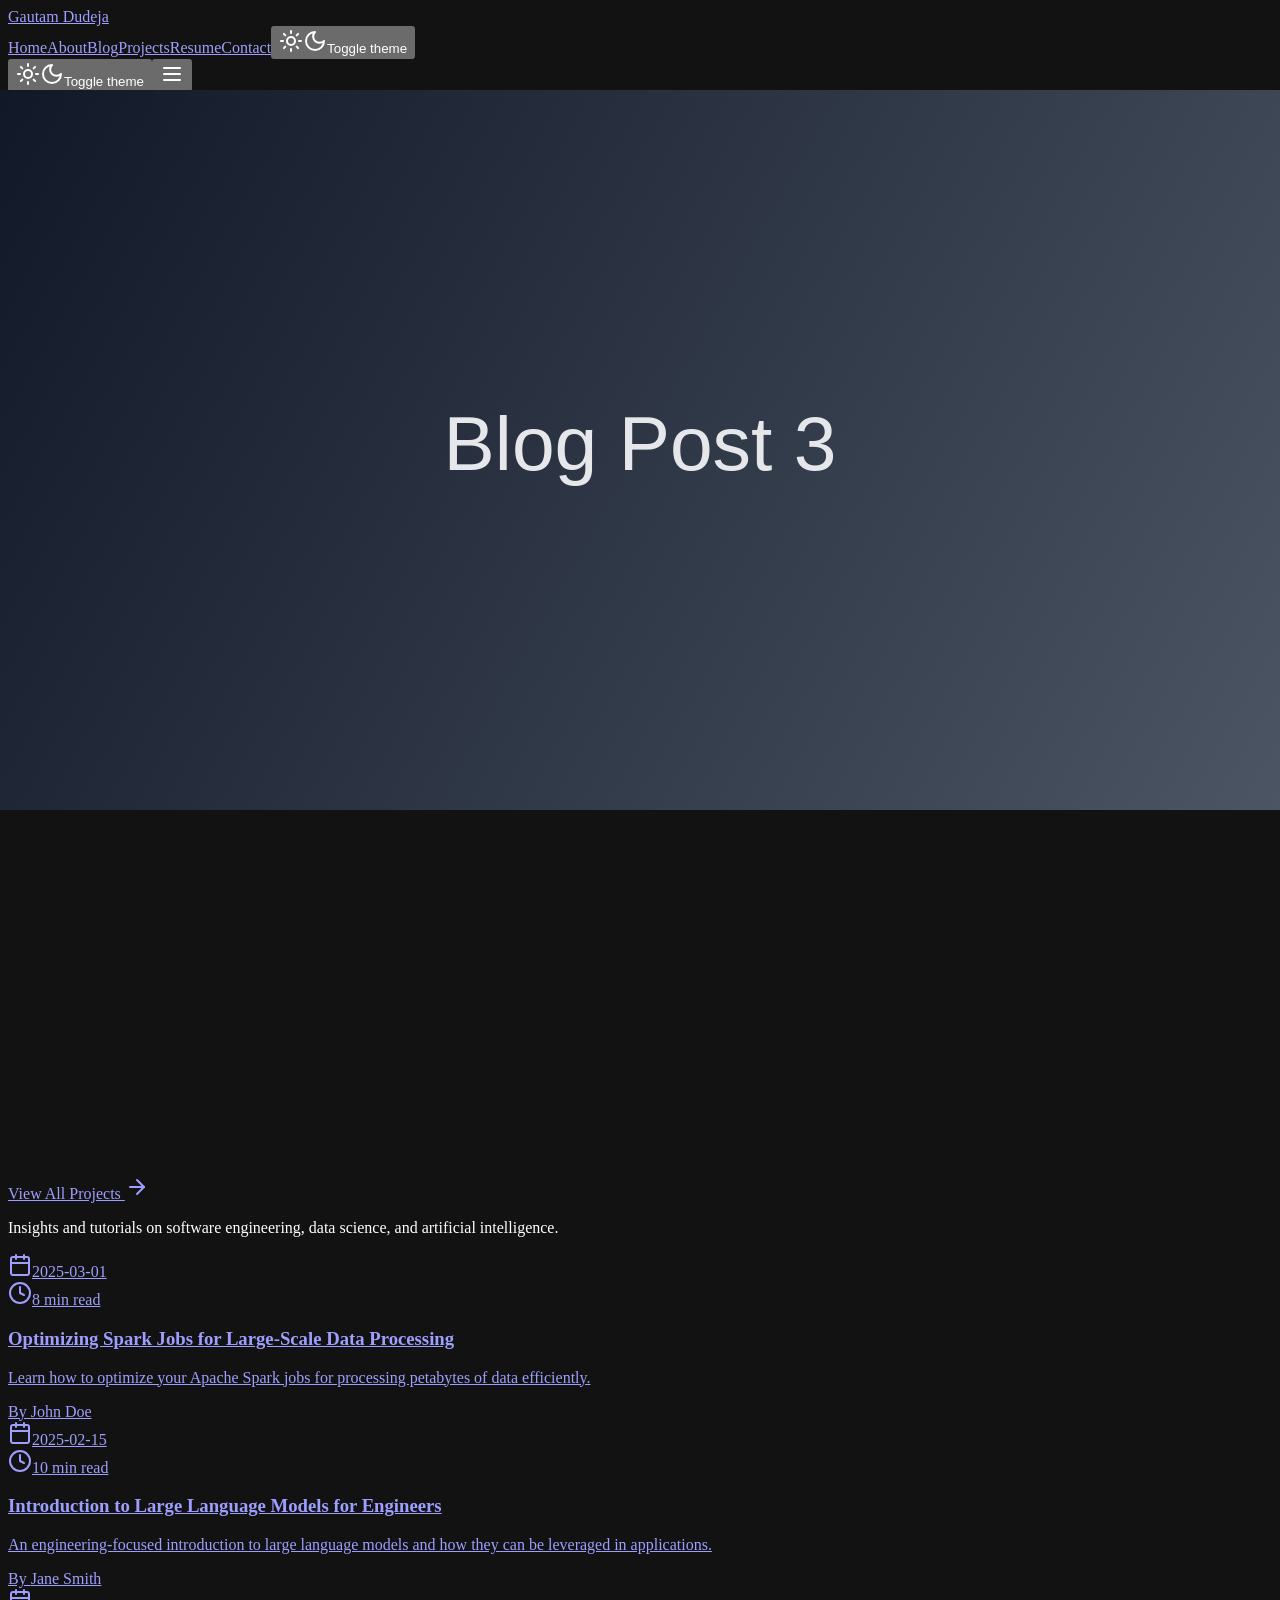
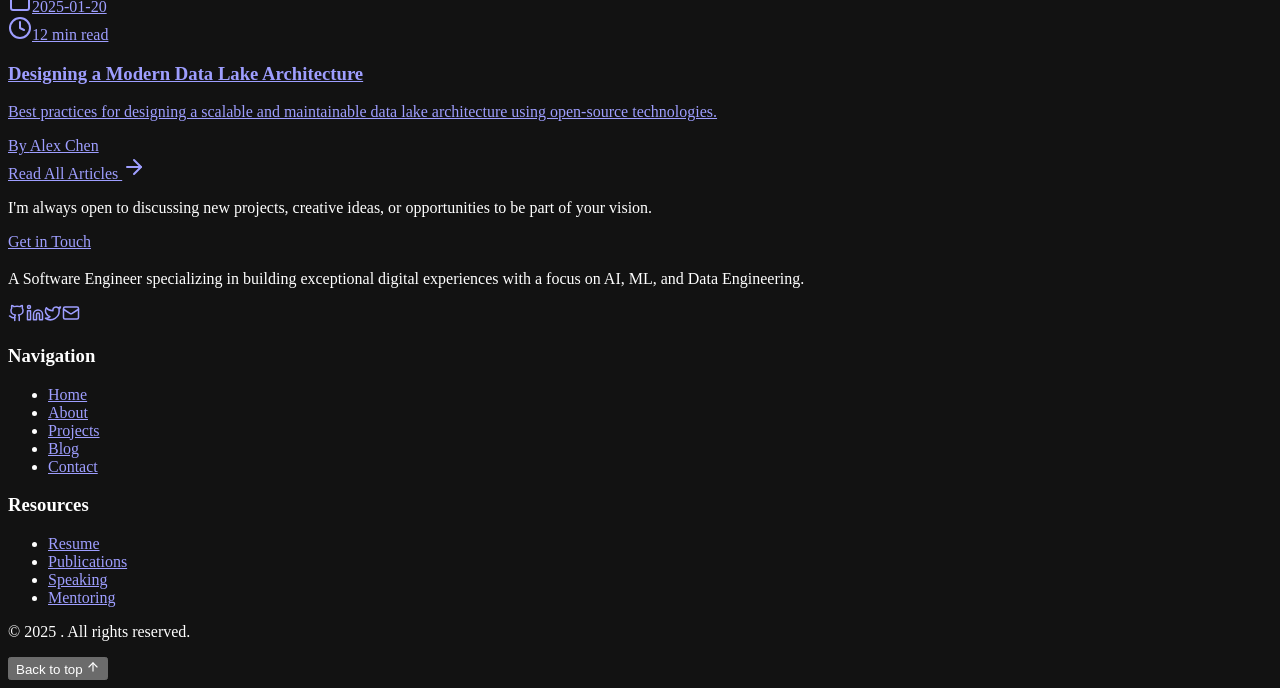
==== commit d1b74fa3: "Updates" ====
--- a/index.html
+++ b/index.html
@@ -1 +1 @@
-<!DOCTYPE html><html lang="en"><head><meta charSet="utf-8"/><meta name="viewport" content="width=device-width, initial-scale=1"/><link rel="preload" href="/_next/static/media/3a8dc5763a8ae4b2-s.p.woff2" as="font" crossorigin="" type="font/woff2"/><link rel="preload" href="/_next/static/media/a34f9d1faa5f3315-s.p.woff2" as="font" crossorigin="" type="font/woff2"/><link rel="preload" href="/_next/static/media/bb3ef058b751a6ad-s.p.woff2" as="font" crossorigin="" type="font/woff2"/><link rel="preload" href="/_next/static/media/e9ed9197b1d41e00-s.p.woff2" as="font" crossorigin="" type="font/woff2"/><link rel="preload" as="image" href="/images/project-1.svg" fetchPriority="high"/><link rel="stylesheet" href="/_next/static/css/8b52a16fb6e8e9a7.css" data-precedence="next"/><link rel="stylesheet" href="/_next/static/css/35b83c738bb30076.css" data-precedence="next"/><link rel="preload" as="script" fetchPriority="low" href="/_next/static/chunks/webpack-338823cc37f4a201.js"/><script src="/_next/static/chunks/fd9d1056-6922f449a204c2cc.js" async=""></script><script src="/_next/static/chunks/117-e5baefff3788c42c.js" async=""></script><script src="/_next/static/chunks/main-app-65d65099358baf66.js" async=""></script><script src="/_next/static/chunks/bd904a5c-45d591329cc23256.js" async=""></script><script src="/_next/static/chunks/b536a0f1-a4b853b9ddb967ad.js" async=""></script><script src="/_next/static/chunks/c15bf2b0-8cf2939e22aa2fb1.js" async=""></script><script src="/_next/static/chunks/909-a7e72b35d3ef6480.js" async=""></script><script src="/_next/static/chunks/556-9a107964b2e954ed.js" async=""></script><script src="/_next/static/chunks/270-efa1e3e78b29d453.js" async=""></script><script src="/_next/static/chunks/724-5bf49d1e57fcb607.js" async=""></script><script src="/_next/static/chunks/58-89fed4254f53d5ba.js" async=""></script><script src="/_next/static/chunks/336-cf4ed5acd8b2522a.js" async=""></script><script src="/_next/static/chunks/app/page-c8bff6c314cc6ed0.js" async=""></script><script src="/_next/static/chunks/app/layout-336c4930b4441b8c.js" async=""></script><title>Professional Portfolio</title><meta name="description" content="A high-end portfolio for a Software/Data/ML/AI Engineer"/><meta name="keywords" content="software engineer,developer,portfolio,data science,AI,machine learning"/><meta name="next-size-adjust"/><script src="/_next/static/chunks/polyfills-42372ed130431b0a.js" noModule=""></script></head><body class="__variable_dbf9c5 __variable_7a9532 __variable_3c557b font-sans antialiased"><script>!function(){try{var d=document.documentElement,c=d.classList;c.remove('light','dark');var e=localStorage.getItem('theme');if('system'===e||(!e&&false)){var t='(prefers-color-scheme: dark)',m=window.matchMedia(t);if(m.media!==t||m.matches){d.style.colorScheme = 'dark';c.add('dark')}else{d.style.colorScheme = 'light';c.add('light')}}else if(e){c.add(e|| '')}else{c.add('dark')}if(e==='light'||e==='dark'||!e)d.style.colorScheme=e||'dark'}catch(e){}}()</script><div class="flex min-h-screen flex-col"><header class="fixed top-0 left-0 right-0 z-50 transition-all duration-500 bg-transparent py-6"><div class="container-wide flex items-center justify-between"><a class="flex items-center space-x-1 z-50" href="/"><span class="font-serif text-xl font-normal relative"><span class="text-gradient font-medium">Gautam Dudeja</span><span class="absolute -bottom-1 left-0 h-[1px] bg-gradient-to-r from-primary to-primary/0 w-0"></span></span></a><nav class="hidden md:flex items-center space-x-8"><a class="text-sm font-light tracking-wide hover:text-primary transition-colors duration-300 animated-underline text-primary" href="/">Home</a><a class="text-sm font-light tracking-wide hover:text-primary transition-colors duration-300 animated-underline text-muted-foreground" href="/about/">About</a><a class="text-sm font-light tracking-wide hover:text-primary transition-colors duration-300 animated-underline text-muted-foreground" href="/blog/">Blog</a><a class="text-sm font-light tracking-wide hover:text-primary transition-colors duration-300 animated-underline text-muted-foreground" href="/projects/">Projects</a><a class="text-sm font-light tracking-wide hover:text-primary transition-colors duration-300 animated-underline text-muted-foreground" href="/resume/">Resume</a><a class="text-sm font-light tracking-wide hover:text-primary transition-colors duration-300 animated-underline text-muted-foreground" href="/contact/">Contact</a><button class="inline-flex items-center justify-center rounded-md text-sm font-medium ring-offset-background transition-colors focus-visible:outline-none focus-visible:ring-2 focus-visible:ring-ring focus-visible:ring-offset-2 disabled:pointer-events-none disabled:opacity-50 hover:bg-accent hover:text-accent-foreground h-10 w-10"><svg xmlns="http://www.w3.org/2000/svg" width="24" height="24" viewBox="0 0 24 24" fill="none" stroke="currentColor" stroke-width="2" stroke-linecap="round" stroke-linejoin="round" class="lucide lucide-sun h-[1.2rem] w-[1.2rem] rotate-0 scale-100 transition-all dark:-rotate-90 dark:scale-0"><circle cx="12" cy="12" r="4"></circle><path d="M12 2v2"></path><path d="M12 20v2"></path><path d="m4.93 4.93 1.41 1.41"></path><path d="m17.66 17.66 1.41 1.41"></path><path d="M2 12h2"></path><path d="M20 12h2"></path><path d="m6.34 17.66-1.41 1.41"></path><path d="m19.07 4.93-1.41 1.41"></path></svg><svg xmlns="http://www.w3.org/2000/svg" width="24" height="24" viewBox="0 0 24 24" fill="none" stroke="currentColor" stroke-width="2" stroke-linecap="round" stroke-linejoin="round" class="lucide lucide-moon absolute h-[1.2rem] w-[1.2rem] rotate-90 scale-0 transition-all dark:rotate-0 dark:scale-100"><path d="M12 3a6 6 0 0 0 9 9 9 9 0 1 1-9-9Z"></path></svg><span class="sr-only">Toggle theme</span></button></nav><div class="flex items-center md:hidden"><button class="inline-flex items-center justify-center rounded-md text-sm font-medium ring-offset-background transition-colors focus-visible:outline-none focus-visible:ring-2 focus-visible:ring-ring focus-visible:ring-offset-2 disabled:pointer-events-none disabled:opacity-50 hover:bg-accent hover:text-accent-foreground h-10 w-10"><svg xmlns="http://www.w3.org/2000/svg" width="24" height="24" viewBox="0 0 24 24" fill="none" stroke="currentColor" stroke-width="2" stroke-linecap="round" stroke-linejoin="round" class="lucide lucide-sun h-[1.2rem] w-[1.2rem] rotate-0 scale-100 transition-all dark:-rotate-90 dark:scale-0"><circle cx="12" cy="12" r="4"></circle><path d="M12 2v2"></path><path d="M12 20v2"></path><path d="m4.93 4.93 1.41 1.41"></path><path d="m17.66 17.66 1.41 1.41"></path><path d="M2 12h2"></path><path d="M20 12h2"></path><path d="m6.34 17.66-1.41 1.41"></path><path d="m19.07 4.93-1.41 1.41"></path></svg><svg xmlns="http://www.w3.org/2000/svg" width="24" height="24" viewBox="0 0 24 24" fill="none" stroke="currentColor" stroke-width="2" stroke-linecap="round" stroke-linejoin="round" class="lucide lucide-moon absolute h-[1.2rem] w-[1.2rem] rotate-90 scale-0 transition-all dark:rotate-0 dark:scale-100"><path d="M12 3a6 6 0 0 0 9 9 9 9 0 1 1-9-9Z"></path></svg><span class="sr-only">Toggle theme</span></button><button class="inline-flex items-center justify-center rounded-md text-sm font-medium ring-offset-background transition-colors focus-visible:outline-none focus-visible:ring-2 focus-visible:ring-ring focus-visible:ring-offset-2 disabled:pointer-events-none disabled:opacity-50 hover:bg-accent hover:text-accent-foreground h-10 w-10 ml-2 text-foreground"><svg xmlns="http://www.w3.org/2000/svg" width="24" height="24" viewBox="0 0 24 24" fill="none" stroke="currentColor" stroke-width="2" stroke-linecap="round" stroke-linejoin="round" class="lucide lucide-menu "><line x1="4" x2="20" y1="12" y2="12"></line><line x1="4" x2="20" y1="6" y2="6"></line><line x1="4" x2="20" y1="18" y2="18"></line></svg></button></div></div><div class="fixed inset-0 top-0 z-40 bg-background/95 backdrop-blur-lg md:hidden hidden" style="opacity:0;transform:translateY(-20px)"><nav class="flex flex-col items-center justify-center h-full w-full space-y-10"><div style="opacity:0;transform:translateY(20px)"><a class="text-2xl font-light tracking-wide transition-colors text-primary" href="/">Home</a></div><div style="opacity:0;transform:translateY(20px)"><a class="text-2xl font-light tracking-wide transition-colors text-muted-foreground" href="/about/">About</a></div><div style="opacity:0;transform:translateY(20px)"><a class="text-2xl font-light tracking-wide transition-colors text-muted-foreground" href="/blog/">Blog</a></div><div style="opacity:0;transform:translateY(20px)"><a class="text-2xl font-light tracking-wide transition-colors text-muted-foreground" href="/projects/">Projects</a></div><div style="opacity:0;transform:translateY(20px)"><a class="text-2xl font-light tracking-wide transition-colors text-muted-foreground" href="/resume/">Resume</a></div><div style="opacity:0;transform:translateY(20px)"><a class="text-2xl font-light tracking-wide transition-colors text-muted-foreground" href="/contact/">Contact</a></div></nav></div></header><main><section class="relative min-h-screen flex items-center justify-center overflow-hidden"><div class="absolute top-0 left-0 w-1/2 h-full overflow-hidden pointer-events-none"><div class="absolute inset-0 pointer-events-none " style="opacity:0"><canvas class="w-full h-full"></canvas></div></div><div class="absolute top-0 right-0 w-1/2 h-full overflow-hidden pointer-events-none"><div class="absolute inset-0 pointer-events-none " style="opacity:0"><canvas class="w-full h-full"></canvas></div></div><div class="absolute inset-0 w-full h-full"></div><div class="absolute inset-0 bg-gradient-to-b from-background/10 via-background/50 to-background pointer-events-none"></div><div class="absolute inset-0 opacity-10 dot-pattern pointer-events-none"></div><div class="container-wide relative z-10 mt-16"><div class="max-w-4xl mx-auto text-center" style="opacity:0"><div class="mb-8" style="opacity:0;transform:translateY(20px)"><h1 class="title-xl mb-3"><span class="block font-light tracking-wider text-base uppercase text-primary mb-3"></span><span class="block">Engineering the</span><span class="block mt-2">Future of<!-- --> <span class="text-gradient font-medium">AI</span></span></h1></div><div style="opacity:0;transform:translateY(20px)"><p class="text-xl md:text-2xl text-muted-foreground mb-12 max-w-2xl mx-auto font-light leading-relaxed tracking-wide"><span class="relative inline-block"><span class="absolute top-0 right-[-0.1em] w-[0.05em] h-[1.1em] bg-primary translate-y-[0.1em]" style="opacity:0"></span></span></p></div><div class="flex flex-col sm:flex-row gap-5 justify-center" style="opacity:0;transform:translateY(20px)"><a class="inline-flex items-center justify-center text-sm font-medium ring-offset-background focus-visible:outline-none focus-visible:ring-2 focus-visible:ring-ring focus-visible:ring-offset-2 disabled:pointer-events-none disabled:opacity-50 border bg-background hover:bg-accent hover:text-accent-foreground h-11 rounded-md px-8 border-primary hover:border-primary/40 transition-all duration-500 px-8 py-6 text-base" href="/contact/">Get in Touch</a></div></div><div class="absolute bottom-10 left-1/2 transform -translate-x-1/2" style="opacity:0"><div class="flex flex-col items-center"><span class="text-sm text-muted-foreground font-light tracking-widest uppercase mb-3"></span><div class="w-px bg-primary/50 rounded-full"></div></div></div></div></section><section class="py-24 bg-muted/30"><div class="container-wide"><div class="text-center mb-16"><p class="subtitle max-w-2xl mx-auto">Discover some of my recent work in software engineering, data processing, and artificial intelligence.</p></div><div class="grid grid-cols-1 md:grid-cols-2 lg:grid-cols-3 gap-8"><div style="opacity:0;transform:translateY(20px)"><a href="/projects/real-time-analytics/"><div class="rounded-lg border text-card-foreground shadow-sm group overflow-hidden transition-all duration-500 border-border/30 h-full bg-background/50 backdrop-blur-sm hover:backdrop-blur-md"><div class="relative w-full aspect-[4/3] overflow-hidden"><img alt="Real-time Analytics Dashboard" fetchPriority="high" decoding="async" data-nimg="fill" class="object-cover transition-transform duration-700 ease-out" style="position:absolute;height:100%;width:100%;left:0;top:0;right:0;bottom:0;color:transparent" src="/images/project-1.svg"/><div class="absolute inset-0 bg-gradient-to-t from-background via-background/60 to-transparent opacity-80 transition-opacity duration-500"></div><div class="absolute bottom-0 left-0 w-full p-5"><div class="flex flex-wrap gap-2"><span class="inline-flex items-center rounded-full bg-primary/5 backdrop-blur-md border border-primary/10 px-2.5 py-0.5 text-xs font-light text-primary" style="opacity:0;transform:translateY(20px)">Next.js</span><span class="inline-flex items-center rounded-full bg-primary/5 backdrop-blur-md border border-primary/10 px-2.5 py-0.5 text-xs font-light text-primary" style="opacity:0;transform:translateY(20px)">Kafka</span><span class="inline-flex items-center rounded-full bg-primary/5 backdrop-blur-md border border-primary/10 px-2.5 py-0.5 text-xs font-light text-primary" style="opacity:0;transform:translateY(20px)">Druid</span><span class="inline-flex items-center rounded-full bg-primary/5 backdrop-blur-md border border-primary/10 px-2.5 py-0.5 text-xs font-light text-primary" style="opacity:0;transform:translateY(20px)">D3.js</span><span class="inline-flex items-center rounded-full bg-primary/5 backdrop-blur-md border border-primary/10 px-2.5 py-0.5 text-xs font-light text-primary" style="opacity:0;transform:translateY(20px)">Tailwind CSS</span></div></div></div><div class="p-7"><div class="flex justify-between items-start mb-3"><h3 class="font-serif text-xl font-normal">Real-time Analytics Dashboard</h3><div class="flex space-x-3"><a href="https://github.com" target="_blank" rel="noopener noreferrer" class="text-muted-foreground hover:text-primary transition-colors"><svg xmlns="http://www.w3.org/2000/svg" width="18" height="18" viewBox="0 0 24 24" fill="none" stroke="currentColor" stroke-width="2" stroke-linecap="round" stroke-linejoin="round" class="lucide lucide-github "><path d="M15 22v-4a4.8 4.8 0 0 0-1-3.5c3 0 6-2 6-5.5.08-1.25-.27-2.48-1-3.5.28-1.15.28-2.35 0-3.5 0 0-1 0-3 1.5-2.64-.5-5.36-.5-8 0C6 2 5 2 5 2c-.3 1.15-.3 2.35 0 3.5A5.403 5.403 0 0 0 4 9c0 3.5 3 5.5 6 5.5-.39.49-.68 1.05-.85 1.65-.17.6-.22 1.23-.15 1.85v4"></path><path d="M9 18c-4.51 2-5-2-7-2"></path></svg></a><a href="https://example.com" target="_blank" rel="noopener noreferrer" class="text-muted-foreground hover:text-primary transition-colors"><svg xmlns="http://www.w3.org/2000/svg" width="18" height="18" viewBox="0 0 24 24" fill="none" stroke="currentColor" stroke-width="2" stroke-linecap="round" stroke-linejoin="round" class="lucide lucide-external-link "><path d="M15 3h6v6"></path><path d="M10 14 21 3"></path><path d="M18 13v6a2 2 0 0 1-2 2H5a2 2 0 0 1-2-2V8a2 2 0 0 1 2-2h6"></path></svg></a></div></div><p class="text-muted-foreground text-sm font-light tracking-wide mb-4 line-clamp-2 leading-relaxed">A real-time analytics dashboard built with Next.js, Apache Kafka, and Apache Druid.</p><div class="h-[1px] bg-gradient-to-r from-primary/80 to-primary/0" style="opacity:0;width:0px"></div><div class="flex justify-end mt-3"><span class="text-xs text-primary opacity-0 group-hover:opacity-100 transition-opacity duration-500 flex items-center gap-1 tracking-wider uppercase" style="transform:translateX(-10px)">View Project <svg xmlns="http://www.w3.org/2000/svg" width="24" height="24" viewBox="0 0 24 24" fill="none" stroke="currentColor" stroke-width="2" stroke-linecap="round" stroke-linejoin="round" class="lucide lucide-arrow-right h-3 w-3 ml-1"><path d="M5 12h14"></path><path d="m12 5 7 7-7 7"></path></svg></span></div></div></div></a></div><div style="opacity:0;transform:translateY(20px)"><a href="/projects/ml-pipeline/"><div class="rounded-lg border text-card-foreground shadow-sm group overflow-hidden transition-all duration-500 border-border/30 h-full bg-background/50 backdrop-blur-sm hover:backdrop-blur-md"><div class="relative w-full aspect-[4/3] overflow-hidden"><img alt="ML Pipeline Orchestration" loading="lazy" decoding="async" data-nimg="fill" class="object-cover transition-transform duration-700 ease-out" style="position:absolute;height:100%;width:100%;left:0;top:0;right:0;bottom:0;color:transparent" src="/images/project-2.svg"/><div class="absolute inset-0 bg-gradient-to-t from-background via-background/60 to-transparent opacity-80 transition-opacity duration-500"></div><div class="absolute bottom-0 left-0 w-full p-5"><div class="flex flex-wrap gap-2"><span class="inline-flex items-center rounded-full bg-primary/5 backdrop-blur-md border border-primary/10 px-2.5 py-0.5 text-xs font-light text-primary" style="opacity:0;transform:translateY(20px)">Python</span><span class="inline-flex items-center rounded-full bg-primary/5 backdrop-blur-md border border-primary/10 px-2.5 py-0.5 text-xs font-light text-primary" style="opacity:0;transform:translateY(20px)">Airflow</span><span class="inline-flex items-center rounded-full bg-primary/5 backdrop-blur-md border border-primary/10 px-2.5 py-0.5 text-xs font-light text-primary" style="opacity:0;transform:translateY(20px)">MLflow</span><span class="inline-flex items-center rounded-full bg-primary/5 backdrop-blur-md border border-primary/10 px-2.5 py-0.5 text-xs font-light text-primary" style="opacity:0;transform:translateY(20px)">Kubernetes</span><span class="inline-flex items-center rounded-full bg-primary/5 backdrop-blur-md border border-primary/10 px-2.5 py-0.5 text-xs font-light text-primary" style="opacity:0;transform:translateY(20px)">TensorFlow</span></div></div></div><div class="p-7"><div class="flex justify-between items-start mb-3"><h3 class="font-serif text-xl font-normal">ML Pipeline Orchestration</h3><div class="flex space-x-3"><a href="https://github.com" target="_blank" rel="noopener noreferrer" class="text-muted-foreground hover:text-primary transition-colors"><svg xmlns="http://www.w3.org/2000/svg" width="18" height="18" viewBox="0 0 24 24" fill="none" stroke="currentColor" stroke-width="2" stroke-linecap="round" stroke-linejoin="round" class="lucide lucide-github "><path d="M15 22v-4a4.8 4.8 0 0 0-1-3.5c3 0 6-2 6-5.5.08-1.25-.27-2.48-1-3.5.28-1.15.28-2.35 0-3.5 0 0-1 0-3 1.5-2.64-.5-5.36-.5-8 0C6 2 5 2 5 2c-.3 1.15-.3 2.35 0 3.5A5.403 5.403 0 0 0 4 9c0 3.5 3 5.5 6 5.5-.39.49-.68 1.05-.85 1.65-.17.6-.22 1.23-.15 1.85v4"></path><path d="M9 18c-4.51 2-5-2-7-2"></path></svg></a></div></div><p class="text-muted-foreground text-sm font-light tracking-wide mb-4 line-clamp-2 leading-relaxed">A scalable ML pipeline orchestration system using Airflow, MLflow, and Kubernetes.</p><div class="h-[1px] bg-gradient-to-r from-primary/80 to-primary/0" style="opacity:0;width:0px"></div><div class="flex justify-end mt-3"><span class="text-xs text-primary opacity-0 group-hover:opacity-100 transition-opacity duration-500 flex items-center gap-1 tracking-wider uppercase" style="transform:translateX(-10px)">View Project <svg xmlns="http://www.w3.org/2000/svg" width="24" height="24" viewBox="0 0 24 24" fill="none" stroke="currentColor" stroke-width="2" stroke-linecap="round" stroke-linejoin="round" class="lucide lucide-arrow-right h-3 w-3 ml-1"><path d="M5 12h14"></path><path d="m12 5 7 7-7 7"></path></svg></span></div></div></div></a></div><div style="opacity:0;transform:translateY(20px)"><a href="/projects/data-lake/"><div class="rounded-lg border text-card-foreground shadow-sm group overflow-hidden transition-all duration-500 border-border/30 h-full bg-background/50 backdrop-blur-sm hover:backdrop-blur-md"><div class="relative w-full aspect-[4/3] overflow-hidden"><img alt="Cloud-Native Data Lake" loading="lazy" decoding="async" data-nimg="fill" class="object-cover transition-transform duration-700 ease-out" style="position:absolute;height:100%;width:100%;left:0;top:0;right:0;bottom:0;color:transparent" src="/images/project-3.svg"/><div class="absolute inset-0 bg-gradient-to-t from-background via-background/60 to-transparent opacity-80 transition-opacity duration-500"></div><div class="absolute bottom-0 left-0 w-full p-5"><div class="flex flex-wrap gap-2"><span class="inline-flex items-center rounded-full bg-primary/5 backdrop-blur-md border border-primary/10 px-2.5 py-0.5 text-xs font-light text-primary" style="opacity:0;transform:translateY(20px)">Spark</span><span class="inline-flex items-center rounded-full bg-primary/5 backdrop-blur-md border border-primary/10 px-2.5 py-0.5 text-xs font-light text-primary" style="opacity:0;transform:translateY(20px)">Iceberg</span><span class="inline-flex items-center rounded-full bg-primary/5 backdrop-blur-md border border-primary/10 px-2.5 py-0.5 text-xs font-light text-primary" style="opacity:0;transform:translateY(20px)">AWS</span><span class="inline-flex items-center rounded-full bg-primary/5 backdrop-blur-md border border-primary/10 px-2.5 py-0.5 text-xs font-light text-primary" style="opacity:0;transform:translateY(20px)">Data Lake</span><span class="inline-flex items-center rounded-full bg-primary/5 backdrop-blur-md border border-primary/10 px-2.5 py-0.5 text-xs font-light text-primary" style="opacity:0;transform:translateY(20px)">Python</span></div></div></div><div class="p-7"><div class="flex justify-between items-start mb-3"><h3 class="font-serif text-xl font-normal">Cloud-Native Data Lake</h3><div class="flex space-x-3"><a href="https://github.com" target="_blank" rel="noopener noreferrer" class="text-muted-foreground hover:text-primary transition-colors"><svg xmlns="http://www.w3.org/2000/svg" width="18" height="18" viewBox="0 0 24 24" fill="none" stroke="currentColor" stroke-width="2" stroke-linecap="round" stroke-linejoin="round" class="lucide lucide-github "><path d="M15 22v-4a4.8 4.8 0 0 0-1-3.5c3 0 6-2 6-5.5.08-1.25-.27-2.48-1-3.5.28-1.15.28-2.35 0-3.5 0 0-1 0-3 1.5-2.64-.5-5.36-.5-8 0C6 2 5 2 5 2c-.3 1.15-.3 2.35 0 3.5A5.403 5.403 0 0 0 4 9c0 3.5 3 5.5 6 5.5-.39.49-.68 1.05-.85 1.65-.17.6-.22 1.23-.15 1.85v4"></path><path d="M9 18c-4.51 2-5-2-7-2"></path></svg></a><a href="https://example.com" target="_blank" rel="noopener noreferrer" class="text-muted-foreground hover:text-primary transition-colors"><svg xmlns="http://www.w3.org/2000/svg" width="18" height="18" viewBox="0 0 24 24" fill="none" stroke="currentColor" stroke-width="2" stroke-linecap="round" stroke-linejoin="round" class="lucide lucide-external-link "><path d="M15 3h6v6"></path><path d="M10 14 21 3"></path><path d="M18 13v6a2 2 0 0 1-2 2H5a2 2 0 0 1-2-2V8a2 2 0 0 1 2-2h6"></path></svg></a></div></div><p class="text-muted-foreground text-sm font-light tracking-wide mb-4 line-clamp-2 leading-relaxed">A modern data lake built on cloud infrastructure with Iceberg and Spark.</p><div class="h-[1px] bg-gradient-to-r from-primary/80 to-primary/0" style="opacity:0;width:0px"></div><div class="flex justify-end mt-3"><span class="text-xs text-primary opacity-0 group-hover:opacity-100 transition-opacity duration-500 flex items-center gap-1 tracking-wider uppercase" style="transform:translateX(-10px)">View Project <svg xmlns="http://www.w3.org/2000/svg" width="24" height="24" viewBox="0 0 24 24" fill="none" stroke="currentColor" stroke-width="2" stroke-linecap="round" stroke-linejoin="round" class="lucide lucide-arrow-right h-3 w-3 ml-1"><path d="M5 12h14"></path><path d="m12 5 7 7-7 7"></path></svg></span></div></div></div></a></div></div><div class="mt-12 text-center"><a class="inline-flex items-center justify-center rounded-md text-sm font-medium ring-offset-background focus-visible:outline-none focus-visible:ring-2 focus-visible:ring-ring focus-visible:ring-offset-2 disabled:pointer-events-none disabled:opacity-50 bg-primary text-primary-foreground hover:bg-primary/90 h-10 px-4 py-2 bg-gradient-to-r from-primary to-blue-500 hover:from-primary/90 hover:to-blue-500/90 transition-all duration-300" href="/projects/">View All Projects <svg xmlns="http://www.w3.org/2000/svg" width="24" height="24" viewBox="0 0 24 24" fill="none" stroke="currentColor" stroke-width="2" stroke-linecap="round" stroke-linejoin="round" class="lucide lucide-arrow-right ml-2 h-4 w-4"><path d="M5 12h14"></path><path d="m12 5 7 7-7 7"></path></svg></a></div></div></section><div class="relative overflow-hidden py-24"><div class="w-full h-full" style="transform:none"><div class="container-wide"><div class="text-center mb-16"><p class="subtitle max-w-2xl mx-auto">Insights and tutorials on software engineering, data science, and artificial intelligence.</p></div><div class="grid grid-cols-1 md:grid-cols-2 lg:grid-cols-3 gap-8"><div><a class="block" href="/blog/optimizing-spark-jobs/"><div class="rounded-lg border text-card-foreground shadow-sm overflow-hidden transition-all duration-500 border-border/30 h-full bg-background/50 backdrop-blur-sm hover:backdrop-blur-md"><div class="relative w-full aspect-[4/3] overflow-hidden"><img alt="Optimizing Spark Jobs for Large-Scale Data Processing" loading="lazy" decoding="async" data-nimg="fill" class="object-cover transition-transform duration-700 ease-out" style="position:absolute;height:100%;width:100%;left:0;top:0;right:0;bottom:0;color:transparent" src="/images/blog-1.svg"/><div class="absolute inset-0 bg-gradient-to-t from-background via-background/60 to-transparent opacity-80 transition-opacity duration-500"></div></div><div class="p-7"><div class="flex items-center text-xs text-muted-foreground mb-4 space-x-4"><div class="flex items-center"><svg xmlns="http://www.w3.org/2000/svg" width="24" height="24" viewBox="0 0 24 24" fill="none" stroke="currentColor" stroke-width="2" stroke-linecap="round" stroke-linejoin="round" class="lucide lucide-calendar mr-1 h-3 w-3"><path d="M8 2v4"></path><path d="M16 2v4"></path><rect width="18" height="18" x="3" y="4" rx="2"></rect><path d="M3 10h18"></path></svg><span class="font-light tracking-wide">2025-03-01</span></div><div class="flex items-center"><svg xmlns="http://www.w3.org/2000/svg" width="24" height="24" viewBox="0 0 24 24" fill="none" stroke="currentColor" stroke-width="2" stroke-linecap="round" stroke-linejoin="round" class="lucide lucide-clock mr-1 h-3 w-3"><circle cx="12" cy="12" r="10"></circle><polyline points="12 6 12 12 16 14"></polyline></svg><span class="font-light tracking-wide">8 min read</span></div></div><h3 class="font-serif text-xl font-normal mb-3 line-clamp-2">Optimizing Spark Jobs for Large-Scale Data Processing</h3><p class="text-muted-foreground text-sm font-light tracking-wide mb-4 line-clamp-3 leading-relaxed">Learn how to optimize your Apache Spark jobs for processing petabytes of data efficiently.</p><div class="flex items-center justify-between"><div class="text-sm font-light italic">By <!-- -->John Doe</div></div></div></div></a></div><div><a class="block" href="/blog/introduction-to-llms/"><div class="rounded-lg border text-card-foreground shadow-sm overflow-hidden transition-all duration-500 border-border/30 h-full bg-background/50 backdrop-blur-sm hover:backdrop-blur-md"><div class="relative w-full aspect-[4/3] overflow-hidden"><img alt="Introduction to Large Language Models for Engineers" loading="lazy" decoding="async" data-nimg="fill" class="object-cover transition-transform duration-700 ease-out" style="position:absolute;height:100%;width:100%;left:0;top:0;right:0;bottom:0;color:transparent" src="/images/blog-2.svg"/><div class="absolute inset-0 bg-gradient-to-t from-background via-background/60 to-transparent opacity-80 transition-opacity duration-500"></div></div><div class="p-7"><div class="flex items-center text-xs text-muted-foreground mb-4 space-x-4"><div class="flex items-center"><svg xmlns="http://www.w3.org/2000/svg" width="24" height="24" viewBox="0 0 24 24" fill="none" stroke="currentColor" stroke-width="2" stroke-linecap="round" stroke-linejoin="round" class="lucide lucide-calendar mr-1 h-3 w-3"><path d="M8 2v4"></path><path d="M16 2v4"></path><rect width="18" height="18" x="3" y="4" rx="2"></rect><path d="M3 10h18"></path></svg><span class="font-light tracking-wide">2025-02-15</span></div><div class="flex items-center"><svg xmlns="http://www.w3.org/2000/svg" width="24" height="24" viewBox="0 0 24 24" fill="none" stroke="currentColor" stroke-width="2" stroke-linecap="round" stroke-linejoin="round" class="lucide lucide-clock mr-1 h-3 w-3"><circle cx="12" cy="12" r="10"></circle><polyline points="12 6 12 12 16 14"></polyline></svg><span class="font-light tracking-wide">10 min read</span></div></div><h3 class="font-serif text-xl font-normal mb-3 line-clamp-2">Introduction to Large Language Models for Engineers</h3><p class="text-muted-foreground text-sm font-light tracking-wide mb-4 line-clamp-3 leading-relaxed">An engineering-focused introduction to large language models and how they can be leveraged in applications.</p><div class="flex items-center justify-between"><div class="text-sm font-light italic">By <!-- -->Jane Smith</div></div></div></div></a></div><div><a class="block" href="/blog/data-lake-design/"><div class="rounded-lg border text-card-foreground shadow-sm overflow-hidden transition-all duration-500 border-border/30 h-full bg-background/50 backdrop-blur-sm hover:backdrop-blur-md"><div class="relative w-full aspect-[4/3] overflow-hidden"><img alt="Designing a Modern Data Lake Architecture" loading="lazy" decoding="async" data-nimg="fill" class="object-cover transition-transform duration-700 ease-out" style="position:absolute;height:100%;width:100%;left:0;top:0;right:0;bottom:0;color:transparent" src="/images/blog-3.svg"/><div class="absolute inset-0 bg-gradient-to-t from-background via-background/60 to-transparent opacity-80 transition-opacity duration-500"></div></div><div class="p-7"><div class="flex items-center text-xs text-muted-foreground mb-4 space-x-4"><div class="flex items-center"><svg xmlns="http://www.w3.org/2000/svg" width="24" height="24" viewBox="0 0 24 24" fill="none" stroke="currentColor" stroke-width="2" stroke-linecap="round" stroke-linejoin="round" class="lucide lucide-calendar mr-1 h-3 w-3"><path d="M8 2v4"></path><path d="M16 2v4"></path><rect width="18" height="18" x="3" y="4" rx="2"></rect><path d="M3 10h18"></path></svg><span class="font-light tracking-wide">2025-01-20</span></div><div class="flex items-center"><svg xmlns="http://www.w3.org/2000/svg" width="24" height="24" viewBox="0 0 24 24" fill="none" stroke="currentColor" stroke-width="2" stroke-linecap="round" stroke-linejoin="round" class="lucide lucide-clock mr-1 h-3 w-3"><circle cx="12" cy="12" r="10"></circle><polyline points="12 6 12 12 16 14"></polyline></svg><span class="font-light tracking-wide">12 min read</span></div></div><h3 class="font-serif text-xl font-normal mb-3 line-clamp-2">Designing a Modern Data Lake Architecture</h3><p class="text-muted-foreground text-sm font-light tracking-wide mb-4 line-clamp-3 leading-relaxed">Best practices for designing a scalable and maintainable data lake architecture using open-source technologies.</p><div class="flex items-center justify-between"><div class="text-sm font-light italic">By <!-- -->Alex Chen</div></div></div></div></a></div></div><div class="mt-12 text-center"><a class="inline-flex items-center justify-center text-sm font-medium ring-offset-background transition-colors focus-visible:outline-none focus-visible:ring-2 focus-visible:ring-ring focus-visible:ring-offset-2 disabled:pointer-events-none disabled:opacity-50 border border-input bg-background hover:bg-accent hover:text-accent-foreground h-11 rounded-md px-8" href="/blog/">Read All Articles <svg xmlns="http://www.w3.org/2000/svg" width="24" height="24" viewBox="0 0 24 24" fill="none" stroke="currentColor" stroke-width="2" stroke-linecap="round" stroke-linejoin="round" class="lucide lucide-arrow-right ml-2 h-4 w-4"><path d="M5 12h14"></path><path d="m12 5 7 7-7 7"></path></svg></a></div></div></div></div><section class="relative py-32 overflow-hidden"><div class="absolute inset-0 bg-gradient-to-r from-primary/5 to-blue-500/5"></div><div class="absolute inset-0 opacity-20"><div class="absolute inset-0 w-full h-full"></div></div><div class="container-wide relative z-10"><div class="text-center max-w-3xl mx-auto"><p class="subtitle mb-8">I&#x27;m always open to discussing new projects, creative ideas, or opportunities to be part of your vision.</p><a class="inline-flex items-center justify-center text-sm font-medium ring-offset-background focus-visible:outline-none focus-visible:ring-2 focus-visible:ring-ring focus-visible:ring-offset-2 disabled:pointer-events-none disabled:opacity-50 bg-primary text-primary-foreground hover:bg-primary/90 h-11 rounded-md px-8 bg-gradient-to-r from-primary to-blue-500 hover:from-primary/90 hover:to-blue-500/90 transition-all duration-300" href="/contact/">Get in Touch</a></div></div></section></main><footer class="border-t border-border/30 bg-background/80 backdrop-blur-sm"><div class="container-wide py-16 md:py-20"><div class="grid grid-cols-1 md:grid-cols-2 lg:grid-cols-4 gap-10"><div class="lg:col-span-2"><a class="inline-block" href="/"><h3 class="font-serif text-2xl font-normal mb-3 text-gradient"></h3></a><p class="text-muted-foreground text-sm font-light tracking-wide max-w-xs leading-relaxed">A Software Engineer specializing in building exceptional digital experiences with a focus on AI, ML, and Data Engineering.</p><div class="mt-6 flex space-x-4"><a href="https://github.com" target="_blank" rel="noopener noreferrer" class="p-2 border border-border/50 rounded-full text-muted-foreground hover:text-primary hover:border-primary transition-colors duration-300"><svg xmlns="http://www.w3.org/2000/svg" width="18" height="18" viewBox="0 0 24 24" fill="none" stroke="currentColor" stroke-width="2" stroke-linecap="round" stroke-linejoin="round" class="lucide lucide-github "><path d="M15 22v-4a4.8 4.8 0 0 0-1-3.5c3 0 6-2 6-5.5.08-1.25-.27-2.48-1-3.5.28-1.15.28-2.35 0-3.5 0 0-1 0-3 1.5-2.64-.5-5.36-.5-8 0C6 2 5 2 5 2c-.3 1.15-.3 2.35 0 3.5A5.403 5.403 0 0 0 4 9c0 3.5 3 5.5 6 5.5-.39.49-.68 1.05-.85 1.65-.17.6-.22 1.23-.15 1.85v4"></path><path d="M9 18c-4.51 2-5-2-7-2"></path></svg></a><a href="https://linkedin.com" target="_blank" rel="noopener noreferrer" class="p-2 border border-border/50 rounded-full text-muted-foreground hover:text-primary hover:border-primary transition-colors duration-300"><svg xmlns="http://www.w3.org/2000/svg" width="18" height="18" viewBox="0 0 24 24" fill="none" stroke="currentColor" stroke-width="2" stroke-linecap="round" stroke-linejoin="round" class="lucide lucide-linkedin "><path d="M16 8a6 6 0 0 1 6 6v7h-4v-7a2 2 0 0 0-2-2 2 2 0 0 0-2 2v7h-4v-7a6 6 0 0 1 6-6z"></path><rect width="4" height="12" x="2" y="9"></rect><circle cx="4" cy="4" r="2"></circle></svg></a><a href="https://twitter.com" target="_blank" rel="noopener noreferrer" class="p-2 border border-border/50 rounded-full text-muted-foreground hover:text-primary hover:border-primary transition-colors duration-300"><svg xmlns="http://www.w3.org/2000/svg" width="18" height="18" viewBox="0 0 24 24" fill="none" stroke="currentColor" stroke-width="2" stroke-linecap="round" stroke-linejoin="round" class="lucide lucide-twitter "><path d="M22 4s-.7 2.1-2 3.4c1.6 10-9.4 17.3-18 11.6 2.2.1 4.4-.6 6-2C3 15.5.5 9.6 3 5c2.2 2.6 5.6 4.1 9 4-.9-4.2 4-6.6 7-3.8 1.1 0 3-1.2 3-1.2z"></path></svg></a><a href="mailto:hello@example.com" class="p-2 border border-border/50 rounded-full text-muted-foreground hover:text-primary hover:border-primary transition-colors duration-300"><svg xmlns="http://www.w3.org/2000/svg" width="18" height="18" viewBox="0 0 24 24" fill="none" stroke="currentColor" stroke-width="2" stroke-linecap="round" stroke-linejoin="round" class="lucide lucide-mail "><rect width="20" height="16" x="2" y="4" rx="2"></rect><path d="m22 7-8.97 5.7a1.94 1.94 0 0 1-2.06 0L2 7"></path></svg></a></div></div><div><h3 class="font-serif text-base font-medium uppercase tracking-wide mb-5">Navigation</h3><ul class="space-y-3"><li><a class="text-sm font-light tracking-wide hover:text-primary transition-colors duration-300 animated-underline text-primary" href="/">Home</a></li><li><a class="text-sm font-light tracking-wide hover:text-primary transition-colors duration-300 animated-underline text-muted-foreground" href="/about/">About</a></li><li><a class="text-sm font-light tracking-wide hover:text-primary transition-colors duration-300 animated-underline text-muted-foreground" href="/projects/">Projects</a></li><li><a class="text-sm font-light tracking-wide hover:text-primary transition-colors duration-300 animated-underline text-muted-foreground" href="/blog/">Blog</a></li><li><a class="text-sm font-light tracking-wide hover:text-primary transition-colors duration-300 animated-underline text-muted-foreground" href="/contact/">Contact</a></li></ul></div><div><h3 class="font-serif text-base font-medium uppercase tracking-wide mb-5">Resources</h3><ul class="space-y-3"><li><a class="text-sm font-light tracking-wide text-muted-foreground hover:text-primary transition-colors duration-300 animated-underline" href="/resume/">Resume</a></li><li><a class="text-sm font-light tracking-wide text-muted-foreground hover:text-primary transition-colors duration-300 animated-underline" href="/publications/">Publications</a></li><li><a class="text-sm font-light tracking-wide text-muted-foreground hover:text-primary transition-colors duration-300 animated-underline" href="/speaking/">Speaking</a></li><li><a class="text-sm font-light tracking-wide text-muted-foreground hover:text-primary transition-colors duration-300 animated-underline" href="/mentoring/">Mentoring</a></li></ul></div></div><div class="mt-16 pt-8 border-t border-border/20 flex flex-col md:flex-row justify-between items-center"><p class="text-xs text-muted-foreground font-light mb-4 md:mb-0">© <!-- -->2025<!-- --> . All rights reserved.</p><button class="flex items-center gap-2 text-xs font-light text-muted-foreground hover:text-primary transition-colors duration-300">Back to top <svg xmlns="http://www.w3.org/2000/svg" width="14" height="14" viewBox="0 0 24 24" fill="none" stroke="currentColor" stroke-width="2" stroke-linecap="round" stroke-linejoin="round" class="lucide lucide-arrow-up "><path d="m5 12 7-7 7 7"></path><path d="M12 19V5"></path></svg></button></div></div></footer></div><script src="/_next/static/chunks/webpack-338823cc37f4a201.js" async=""></script><script>(self.__next_f=self.__next_f||[]).push([0]);self.__next_f.push([2,null])</script><script>self.__next_f.push([1,"1:HL[\"/_next/static/media/3a8dc5763a8ae4b2-s.p.woff2\",\"font\",{\"crossOrigin\":\"\",\"type\":\"font/woff2\"}]\n2:HL[\"/_next/static/media/a34f9d1faa5f3315-s.p.woff2\",\"font\",{\"crossOrigin\":\"\",\"type\":\"font/woff2\"}]\n3:HL[\"/_next/static/media/bb3ef058b751a6ad-s.p.woff2\",\"font\",{\"crossOrigin\":\"\",\"type\":\"font/woff2\"}]\n4:HL[\"/_next/static/media/e9ed9197b1d41e00-s.p.woff2\",\"font\",{\"crossOrigin\":\"\",\"type\":\"font/woff2\"}]\n5:HL[\"/_next/static/css/8b52a16fb6e8e9a7.css\",\"style\"]\n6:HL[\"/_next/static/css/35b83c738bb30076.css\",\"style\"]\n"])</script><script>self.__next_f.push([1,"7:I[2846,[],\"\"]\n9:I[7352,[\"870\",\"static/chunks/bd904a5c-45d591329cc23256.js\",\"689\",\"static/chunks/b536a0f1-a4b853b9ddb967ad.js\",\"922\",\"static/chunks/c15bf2b0-8cf2939e22aa2fb1.js\",\"909\",\"static/chunks/909-a7e72b35d3ef6480.js\",\"556\",\"static/chunks/556-9a107964b2e954ed.js\",\"270\",\"static/chunks/270-efa1e3e78b29d453.js\",\"724\",\"static/chunks/724-5bf49d1e57fcb607.js\",\"58\",\"static/chunks/58-89fed4254f53d5ba.js\",\"336\",\"static/chunks/336-cf4ed5acd8b2522a.js\",\"931\",\"static/chunks/app/page-c8bff6c314cc6ed0.js\"],\"Header\"]\na:I[6069,[\"870\",\"static/chunks/bd904a5c-45d591329cc23256.js\",\"689\",\"static/chunks/b536a0f1-a4b853b9ddb967ad.js\",\"922\",\"static/chunks/c15bf2b0-8cf2939e22aa2fb1.js\",\"909\",\"static/chunks/909-a7e72b35d3ef6480.js\",\"556\",\"static/chunks/556-9a107964b2e954ed.js\",\"270\",\"static/chunks/270-efa1e3e78b29d453.js\",\"724\",\"static/chunks/724-5bf49d1e57fcb607.js\",\"58\",\"static/chunks/58-89fed4254f53d5ba.js\",\"336\",\"static/chunks/336-cf4ed5acd8b2522a.js\",\"931\",\"static/chunks/app/page-c8bff6c314cc6ed0.js\"],\"EnhancedHeroSection\"]\nb:I[1427,[\"870\",\"static/chunks/bd904a5c-45d591329cc23256.js\",\"689\",\"static/chunks/b536a0f1-a4b853b9ddb967ad.js\",\"922\",\"static/chunks/c15bf2b0-8cf2939e22aa2fb1.js\",\"909\",\"static/chunks/909-a7e72b35d3ef6480.js\",\"556\",\"static/chunks/556-9a107964b2e954ed.js\",\"270\",\"static/chunks/270-efa1e3e78b29d453.js\",\"724\",\"static/chunks/724-5bf49d1e57fcb607.js\",\"58\",\"static/chunks/58-89fed4254f53d5ba.js\",\"336\",\"static/chunks/336-cf4ed5acd8b2522a.js\",\"931\",\"static/chunks/app/page-c8bff6c314cc6ed0.js\"],\"AnimatedText\"]\nc:I[8773,[\"870\",\"static/chunks/bd904a5c-45d591329cc23256.js\",\"689\",\"static/chunks/b536a0f1-a4b853b9ddb967ad.js\",\"922\",\"static/chunks/c15bf2b0-8cf2939e22aa2fb1.js\",\"909\",\"static/chunks/909-a7e72b35d3ef6480.js\",\"556\",\"static/chunks/556-9a107964b2e954ed.js\",\"270\",\"static/chunks/270-efa1e3e78b29d453.js\",\"724\",\"static/chunks/724-5bf49d1e57fcb607.js\",\"58\",\"static/chunks/58-89fed4254f53d5ba.js\",\"336\",\"static/chunks/336-cf4ed5acd8b2522a.js\",\"931\",\"static/chunks/app/page-c8bff6c314cc6ed0.js\"],\"ProjectCard\"]\nd:I[2972,[\"8"])</script><script>self.__next_f.push([1,"70\",\"static/chunks/bd904a5c-45d591329cc23256.js\",\"689\",\"static/chunks/b536a0f1-a4b853b9ddb967ad.js\",\"922\",\"static/chunks/c15bf2b0-8cf2939e22aa2fb1.js\",\"909\",\"static/chunks/909-a7e72b35d3ef6480.js\",\"556\",\"static/chunks/556-9a107964b2e954ed.js\",\"270\",\"static/chunks/270-efa1e3e78b29d453.js\",\"724\",\"static/chunks/724-5bf49d1e57fcb607.js\",\"58\",\"static/chunks/58-89fed4254f53d5ba.js\",\"336\",\"static/chunks/336-cf4ed5acd8b2522a.js\",\"931\",\"static/chunks/app/page-c8bff6c314cc6ed0.js\"],\"\"]\ne:I[9702,[\"870\",\"static/chunks/bd904a5c-45d591329cc23256.js\",\"689\",\"static/chunks/b536a0f1-a4b853b9ddb967ad.js\",\"922\",\"static/chunks/c15bf2b0-8cf2939e22aa2fb1.js\",\"909\",\"static/chunks/909-a7e72b35d3ef6480.js\",\"556\",\"static/chunks/556-9a107964b2e954ed.js\",\"270\",\"static/chunks/270-efa1e3e78b29d453.js\",\"724\",\"static/chunks/724-5bf49d1e57fcb607.js\",\"58\",\"static/chunks/58-89fed4254f53d5ba.js\",\"336\",\"static/chunks/336-cf4ed5acd8b2522a.js\",\"931\",\"static/chunks/app/page-c8bff6c314cc6ed0.js\"],\"ParallaxSection\"]\nf:I[6282,[\"870\",\"static/chunks/bd904a5c-45d591329cc23256.js\",\"689\",\"static/chunks/b536a0f1-a4b853b9ddb967ad.js\",\"922\",\"static/chunks/c15bf2b0-8cf2939e22aa2fb1.js\",\"909\",\"static/chunks/909-a7e72b35d3ef6480.js\",\"556\",\"static/chunks/556-9a107964b2e954ed.js\",\"270\",\"static/chunks/270-efa1e3e78b29d453.js\",\"724\",\"static/chunks/724-5bf49d1e57fcb607.js\",\"58\",\"static/chunks/58-89fed4254f53d5ba.js\",\"336\",\"static/chunks/336-cf4ed5acd8b2522a.js\",\"931\",\"static/chunks/app/page-c8bff6c314cc6ed0.js\"],\"BlogCard\"]\n10:I[7714,[\"870\",\"static/chunks/bd904a5c-45d591329cc23256.js\",\"689\",\"static/chunks/b536a0f1-a4b853b9ddb967ad.js\",\"922\",\"static/chunks/c15bf2b0-8cf2939e22aa2fb1.js\",\"909\",\"static/chunks/909-a7e72b35d3ef6480.js\",\"556\",\"static/chunks/556-9a107964b2e954ed.js\",\"270\",\"static/chunks/270-efa1e3e78b29d453.js\",\"724\",\"static/chunks/724-5bf49d1e57fcb607.js\",\"58\",\"static/chunks/58-89fed4254f53d5ba.js\",\"336\",\"static/chunks/336-cf4ed5acd8b2522a.js\",\"931\",\"static/chunks/app/page-c8bff6c314cc6ed0.js\"],\"Background3D\"]\n11:I[1586,[\"870\",\"static/chunks/bd904a5c-45d591329cc"])</script><script>self.__next_f.push([1,"23256.js\",\"689\",\"static/chunks/b536a0f1-a4b853b9ddb967ad.js\",\"922\",\"static/chunks/c15bf2b0-8cf2939e22aa2fb1.js\",\"909\",\"static/chunks/909-a7e72b35d3ef6480.js\",\"556\",\"static/chunks/556-9a107964b2e954ed.js\",\"270\",\"static/chunks/270-efa1e3e78b29d453.js\",\"724\",\"static/chunks/724-5bf49d1e57fcb607.js\",\"58\",\"static/chunks/58-89fed4254f53d5ba.js\",\"336\",\"static/chunks/336-cf4ed5acd8b2522a.js\",\"931\",\"static/chunks/app/page-c8bff6c314cc6ed0.js\"],\"Footer\"]\n12:I[2513,[\"185\",\"static/chunks/app/layout-336c4930b4441b8c.js\"],\"ThemeProvider\"]\n13:I[4707,[],\"\"]\n14:I[6423,[],\"\"]\n16:I[1060,[],\"\"]\n17:[]\n"])</script><script>self.__next_f.push([1,"0:[\"$\",\"$L7\",null,{\"buildId\":\"sf0HAjwnxLZ9ntaSpU4iC\",\"assetPrefix\":\"\",\"urlParts\":[\"\",\"\"],\"initialTree\":[\"\",{\"children\":[\"__PAGE__\",{}]},\"$undefined\",\"$undefined\",true],\"initialSeedData\":[\"\",{\"children\":[\"__PAGE__\",{},[[\"$L8\",[[\"$\",\"$L9\",null,{}],[\"$\",\"main\",null,{\"children\":[[\"$\",\"$La\",null,{}],[\"$\",\"section\",null,{\"className\":\"py-24 bg-muted/30\",\"children\":[\"$\",\"div\",null,{\"className\":\"container-wide\",\"children\":[[\"$\",\"div\",null,{\"className\":\"text-center mb-16\",\"children\":[[\"$\",\"$Lb\",null,{\"text\":\"Featured Projects\",\"tag\":\"h2\",\"className\":\"title-lg mb-4\"}],[\"$\",\"p\",null,{\"className\":\"subtitle max-w-2xl mx-auto\",\"children\":\"Discover some of my recent work in software engineering, data processing, and artificial intelligence.\"}]]}],[\"$\",\"div\",null,{\"className\":\"grid grid-cols-1 md:grid-cols-2 lg:grid-cols-3 gap-8\",\"children\":[[\"$\",\"$Lc\",\"real-time-analytics\",{\"title\":\"Real-time Analytics Dashboard\",\"description\":\"A real-time analytics dashboard built with Next.js, Apache Kafka, and Apache Druid.\",\"image\":\"/images/project-1.svg\",\"tags\":[\"Next.js\",\"Kafka\",\"Druid\",\"D3.js\",\"Tailwind CSS\"],\"github\":\"https://github.com\",\"demo\":\"https://example.com\",\"slug\":\"real-time-analytics\",\"priority\":true}],[\"$\",\"$Lc\",\"ml-pipeline\",{\"title\":\"ML Pipeline Orchestration\",\"description\":\"A scalable ML pipeline orchestration system using Airflow, MLflow, and Kubernetes.\",\"image\":\"/images/project-2.svg\",\"tags\":[\"Python\",\"Airflow\",\"MLflow\",\"Kubernetes\",\"TensorFlow\"],\"github\":\"https://github.com\",\"demo\":\"$undefined\",\"slug\":\"ml-pipeline\",\"priority\":false}],[\"$\",\"$Lc\",\"data-lake\",{\"title\":\"Cloud-Native Data Lake\",\"description\":\"A modern data lake built on cloud infrastructure with Iceberg and Spark.\",\"image\":\"/images/project-3.svg\",\"tags\":[\"Spark\",\"Iceberg\",\"AWS\",\"Data Lake\",\"Python\"],\"github\":\"https://github.com\",\"demo\":\"https://example.com\",\"slug\":\"data-lake\",\"priority\":false}]]}],[\"$\",\"div\",null,{\"className\":\"mt-12 text-center\",\"children\":[\"$\",\"$Ld\",null,{\"href\":\"/projects\",\"children\":[\"View All Projects \",[\"$\",\"svg\",null,{\"xmlns\":\"http://www.w3.org/2000/svg\",\"width\":24,\"height\":24,\"viewBox\":\"0 0 24 24\",\"fill\":\"none\",\"stroke\":\"currentColor\",\"strokeWidth\":2,\"strokeLinecap\":\"round\",\"strokeLinejoin\":\"round\",\"className\":\"lucide lucide-arrow-right ml-2 h-4 w-4\",\"children\":[[\"$\",\"path\",\"1ays0h\",{\"d\":\"M5 12h14\"}],[\"$\",\"path\",\"xquz4c\",{\"d\":\"m12 5 7 7-7 7\"}],\"$undefined\"]}]],\"className\":\"inline-flex items-center justify-center rounded-md text-sm font-medium ring-offset-background focus-visible:outline-none focus-visible:ring-2 focus-visible:ring-ring focus-visible:ring-offset-2 disabled:pointer-events-none disabled:opacity-50 bg-primary text-primary-foreground hover:bg-primary/90 h-10 px-4 py-2 bg-gradient-to-r from-primary to-blue-500 hover:from-primary/90 hover:to-blue-500/90 transition-all duration-300\"}]}]]}]}],[\"$\",\"$Le\",null,{\"direction\":\"up\",\"speed\":0.2,\"className\":\"py-24\",\"children\":[\"$\",\"div\",null,{\"className\":\"container-wide\",\"children\":[[\"$\",\"div\",null,{\"className\":\"text-center mb-16\",\"children\":[[\"$\",\"$Lb\",null,{\"text\":\"Latest Articles\",\"tag\":\"h2\",\"className\":\"title-lg mb-4\"}],[\"$\",\"p\",null,{\"className\":\"subtitle max-w-2xl mx-auto\",\"children\":\"Insights and tutorials on software engineering, data science, and artificial intelligence.\"}]]}],[\"$\",\"div\",null,{\"className\":\"grid grid-cols-1 md:grid-cols-2 lg:grid-cols-3 gap-8\",\"children\":[[\"$\",\"$Lf\",\"optimizing-spark-jobs\",{\"title\":\"Optimizing Spark Jobs for Large-Scale Data Processing\",\"excerpt\":\"Learn how to optimize your Apache Spark jobs for processing petabytes of data efficiently.\",\"date\":\"2025-03-01\",\"readingTime\":\"8 min read\",\"author\":\"John Doe\",\"slug\":\"optimizing-spark-jobs\",\"image\":\"/images/blog-1.svg\",\"tags\":[\"Apache Spark\",\"Big Data\",\"Performance\",\"Optimization\"]}],[\"$\",\"$Lf\",\"introduction-to-llms\",{\"title\":\"Introduction to Large Language Models for Engineers\",\"excerpt\":\"An engineering-focused introduction to large language models and how they can be leveraged in applications.\",\"date\":\"2025-02-15\",\"readingTime\":\"10 min read\",\"author\":\"Jane Smith\",\"slug\":\"introduction-to-llms\",\"image\":\"/images/blog-2.svg\",\"tags\":[\"AI\",\"LLMs\",\"NLP\",\"Machine Learning\"]}],[\"$\",\"$Lf\",\"data-lake-design\",{\"title\":\"Designing a Modern Data Lake Architecture\",\"excerpt\":\"Best practices for designing a scalable and maintainable data lake architecture using open-source technologies.\",\"date\":\"2025-01-20\",\"readingTime\":\"12 min read\",\"author\":\"Alex Chen\",\"slug\":\"data-lake-design\",\"image\":\"/images/blog-3.svg\",\"tags\":[\"Data Lake\",\"Apache Iceberg\",\"Data Engineering\",\"Cloud\",\"Architecture\"]}]]}],[\"$\",\"div\",null,{\"className\":\"mt-12 text-center\",\"children\":[\"$\",\"$Ld\",null,{\"href\":\"/blog\",\"children\":[\"Read All Articles \",[\"$\",\"svg\",null,{\"xmlns\":\"http://www.w3.org/2000/svg\",\"width\":24,\"height\":24,\"viewBox\":\"0 0 24 24\",\"fill\":\"none\",\"stroke\":\"currentColor\",\"strokeWidth\":2,\"strokeLinecap\":\"round\",\"strokeLinejoin\":\"round\",\"className\":\"lucide lucide-arrow-right ml-2 h-4 w-4\",\"children\":[[\"$\",\"path\",\"1ays0h\",{\"d\":\"M5 12h14\"}],[\"$\",\"path\",\"xquz4c\",{\"d\":\"m12 5 7 7-7 7\"}],\"$undefined\"]}]],\"className\":\"inline-flex items-center justify-center text-sm font-medium ring-offset-background transition-colors focus-visible:outline-none focus-visible:ring-2 focus-visible:ring-ring focus-visible:ring-offset-2 disabled:pointer-events-none disabled:opacity-50 border border-input bg-background hover:bg-accent hover:text-accent-foreground h-11 rounded-md px-8\"}]}]]}]}],[\"$\",\"section\",null,{\"className\":\"relative py-32 overflow-hidden\",\"children\":[[\"$\",\"div\",null,{\"className\":\"absolute inset-0 bg-gradient-to-r from-primary/5 to-blue-500/5\"}],[\"$\",\"div\",null,{\"className\":\"absolute inset-0 opacity-20\",\"children\":[\"$\",\"$L10\",null,{\"color\":\"#60A5FA\",\"backgroundColor\":\"transparent\",\"mouseMultiplier\":0.1}]}],[\"$\",\"div\",null,{\"className\":\"container-wide relative z-10\",\"children\":[\"$\",\"div\",null,{\"className\":\"text-center max-w-3xl mx-auto\",\"children\":[[\"$\",\"$Lb\",null,{\"text\":\"Let's Work Together\",\"tag\":\"h2\",\"className\":\"title-lg mb-4\"}],[\"$\",\"p\",null,{\"className\":\"subtitle mb-8\",\"children\":\"I'm always open to discussing new projects, creative ideas, or opportunities to be part of your vision.\"}],[\"$\",\"$Ld\",null,{\"href\":\"/contact\",\"children\":\"Get in Touch\",\"className\":\"inline-flex items-center justify-center text-sm font-medium ring-offset-background focus-visible:outline-none focus-visible:ring-2 focus-visible:ring-ring focus-visible:ring-offset-2 disabled:pointer-events-none disabled:opacity-50 bg-primary text-primary-foreground hover:bg-primary/90 h-11 rounded-md px-8 bg-gradient-to-r from-primary to-blue-500 hover:from-primary/90 hover:to-blue-500/90 transition-all duration-300\"}]]}]}]]}]]}],[\"$\",\"$L11\",null,{}]],null],null],null]},[[[[\"$\",\"link\",\"0\",{\"rel\":\"stylesheet\",\"href\":\"/_next/static/css/8b52a16fb6e8e9a7.css\",\"precedence\":\"next\",\"crossOrigin\":\"$undefined\"}],[\"$\",\"link\",\"1\",{\"rel\":\"stylesheet\",\"href\":\"/_next/static/css/35b83c738bb30076.css\",\"precedence\":\"next\",\"crossOrigin\":\"$undefined\"}]],[\"$\",\"html\",null,{\"lang\":\"en\",\"suppressHydrationWarning\":true,\"children\":[\"$\",\"body\",null,{\"className\":\"__variable_dbf9c5 __variable_7a9532 __variable_3c557b font-sans antialiased\",\"children\":[\"$\",\"$L12\",null,{\"attribute\":\"class\",\"defaultTheme\":\"dark\",\"enableSystem\":true,\"children\":[\"$\",\"div\",null,{\"className\":\"flex min-h-screen flex-col\",\"children\":[\"$\",\"$L13\",null,{\"parallelRouterKey\":\"children\",\"segmentPath\":[\"children\"],\"error\":\"$undefined\",\"errorStyles\":\"$undefined\",\"errorScripts\":\"$undefined\",\"template\":[\"$\",\"$L14\",null,{}],\"templateStyles\":\"$undefined\",\"templateScripts\":\"$undefined\",\"notFound\":[[\"$\",\"title\",null,{\"children\":\"404: This page could not be found.\"}],[\"$\",\"div\",null,{\"style\":{\"fontFamily\":\"system-ui,\\\"Segoe UI\\\",Roboto,Helvetica,Arial,sans-serif,\\\"Apple Color Emoji\\\",\\\"Segoe UI Emoji\\\"\",\"height\":\"100vh\",\"textAlign\":\"center\",\"display\":\"flex\",\"flexDirection\":\"column\",\"alignItems\":\"center\",\"justifyContent\":\"center\"},\"children\":[\"$\",\"div\",null,{\"children\":[[\"$\",\"style\",null,{\"dangerouslySetInnerHTML\":{\"__html\":\"body{color:#000;background:#fff;margin:0}.next-error-h1{border-right:1px solid rgba(0,0,0,.3)}@media (prefers-color-scheme:dark){body{color:#fff;background:#000}.next-error-h1{border-right:1px solid rgba(255,255,255,.3)}}\"}}],[\"$\",\"h1\",null,{\"className\":\"next-error-h1\",\"style\":{\"display\":\"inline-block\",\"margin\":\"0 20px 0 0\",\"padding\":\"0 23px 0 0\",\"fontSize\":24,\"fontWeight\":500,\"verticalAlign\":\"top\",\"lineHeight\":\"49px\"},\"children\":\"404\"}],[\"$\",\"div\",null,{\"style\":{\"display\":\"inline-block\"},\"children\":[\"$\",\"h2\",null,{\"style\":{\"fontSize\":14,\"fontWeight\":400,\"lineHeight\":\"49px\",\"margin\":0},\"children\":\"This page could not be found.\"}]}]]}]}]],\"notFoundStyles\":[]}]}]}]}]}]],null],null],\"couldBeIntercepted\":false,\"initialHead\":[null,\"$L15\"],\"globalErrorComponent\":\"$16\",\"missingSlots\":\"$W17\"}]\n"])</script><script>self.__next_f.push([1,"15:[[\"$\",\"meta\",\"0\",{\"name\":\"viewport\",\"content\":\"width=device-width, initial-scale=1\"}],[\"$\",\"meta\",\"1\",{\"charSet\":\"utf-8\"}],[\"$\",\"title\",\"2\",{\"children\":\"Professional Portfolio\"}],[\"$\",\"meta\",\"3\",{\"name\":\"description\",\"content\":\"A high-end portfolio for a Software/Data/ML/AI Engineer\"}],[\"$\",\"meta\",\"4\",{\"name\":\"keywords\",\"content\":\"software engineer,developer,portfolio,data science,AI,machine learning\"}],[\"$\",\"meta\",\"5\",{\"name\":\"next-size-adjust\"}]]\n8:null\n"])</script></body></html>+<!DOCTYPE html><html lang="en"><head><meta charSet="utf-8"/><meta name="viewport" content="width=device-width, initial-scale=1"/><link rel="preload" href="/react-gh-pages/_next/static/media/3a8dc5763a8ae4b2-s.p.woff2" as="font" crossorigin="" type="font/woff2"/><link rel="preload" href="/react-gh-pages/_next/static/media/a34f9d1faa5f3315-s.p.woff2" as="font" crossorigin="" type="font/woff2"/><link rel="preload" href="/react-gh-pages/_next/static/media/bb3ef058b751a6ad-s.p.woff2" as="font" crossorigin="" type="font/woff2"/><link rel="preload" href="/react-gh-pages/_next/static/media/e9ed9197b1d41e00-s.p.woff2" as="font" crossorigin="" type="font/woff2"/><link rel="preload" as="image" href="/images/project-1.svg" fetchPriority="high"/><link rel="stylesheet" href="/react-gh-pages/_next/static/css/ea9a61f7cb4f06bd.css" data-precedence="next"/><link rel="stylesheet" href="/react-gh-pages/_next/static/css/4ff797d13c7e9747.css" data-precedence="next"/><link rel="preload" as="script" fetchPriority="low" href="/react-gh-pages/_next/static/chunks/webpack-856112b50886dfca.js"/><script src="/react-gh-pages/_next/static/chunks/fd9d1056-6922f449a204c2cc.js" async=""></script><script src="/react-gh-pages/_next/static/chunks/117-b7353d6dc66939a8.js" async=""></script><script src="/react-gh-pages/_next/static/chunks/main-app-65d65099358baf66.js" async=""></script><script src="/react-gh-pages/_next/static/chunks/bd904a5c-45d591329cc23256.js" async=""></script><script src="/react-gh-pages/_next/static/chunks/b536a0f1-a4b853b9ddb967ad.js" async=""></script><script src="/react-gh-pages/_next/static/chunks/c15bf2b0-8cf2939e22aa2fb1.js" async=""></script><script src="/react-gh-pages/_next/static/chunks/909-effe59aa52d8c6f0.js" async=""></script><script src="/react-gh-pages/_next/static/chunks/556-04c68c2ac5e57af3.js" async=""></script><script src="/react-gh-pages/_next/static/chunks/270-efa1e3e78b29d453.js" async=""></script><script src="/react-gh-pages/_next/static/chunks/724-aa65bf29f5ad54d9.js" async=""></script><script src="/react-gh-pages/_next/static/chunks/58-89fed4254f53d5ba.js" async=""></script><script src="/react-gh-pages/_next/static/chunks/336-cf4ed5acd8b2522a.js" async=""></script><script src="/react-gh-pages/_next/static/chunks/app/page-c8bff6c314cc6ed0.js" async=""></script><script src="/react-gh-pages/_next/static/chunks/app/layout-0388a297142c5670.js" async=""></script><title>Professional Portfolio</title><meta name="description" content="A high-end portfolio for a Software/Data/ML/AI Engineer"/><meta name="keywords" content="software engineer,developer,portfolio,data science,AI,machine learning"/><meta name="next-size-adjust"/><script src="/react-gh-pages/_next/static/chunks/polyfills-42372ed130431b0a.js" noModule=""></script></head><body class="__variable_be5c37 __variable_74505c __variable_6903c6 font-sans antialiased"><script>!function(){try{var d=document.documentElement,c=d.classList;c.remove('light','dark');var e=localStorage.getItem('theme');if('system'===e||(!e&&false)){var t='(prefers-color-scheme: dark)',m=window.matchMedia(t);if(m.media!==t||m.matches){d.style.colorScheme = 'dark';c.add('dark')}else{d.style.colorScheme = 'light';c.add('light')}}else if(e){c.add(e|| '')}else{c.add('dark')}if(e==='light'||e==='dark'||!e)d.style.colorScheme=e||'dark'}catch(e){}}()</script><div class="flex min-h-screen flex-col"><header class="fixed top-0 left-0 right-0 z-50 transition-all duration-500 bg-transparent py-6"><div class="container-wide flex items-center justify-between"><a class="flex items-center space-x-1 z-50" href="/react-gh-pages/"><span class="font-serif text-xl font-normal relative"><span class="text-gradient font-medium">Gautam Dudeja</span><span class="absolute -bottom-1 left-0 h-[1px] bg-gradient-to-r from-primary to-primary/0 w-0"></span></span></a><nav class="hidden md:flex items-center space-x-8"><a class="text-sm font-light tracking-wide hover:text-primary transition-colors duration-300 animated-underline text-primary" href="/react-gh-pages/">Home</a><a class="text-sm font-light tracking-wide hover:text-primary transition-colors duration-300 animated-underline text-muted-foreground" href="/react-gh-pages/about/">About</a><a class="text-sm font-light tracking-wide hover:text-primary transition-colors duration-300 animated-underline text-muted-foreground" href="/react-gh-pages/blog/">Blog</a><a class="text-sm font-light tracking-wide hover:text-primary transition-colors duration-300 animated-underline text-muted-foreground" href="/react-gh-pages/projects/">Projects</a><a class="text-sm font-light tracking-wide hover:text-primary transition-colors duration-300 animated-underline text-muted-foreground" href="/react-gh-pages/resume/">Resume</a><a class="text-sm font-light tracking-wide hover:text-primary transition-colors duration-300 animated-underline text-muted-foreground" href="/react-gh-pages/contact/">Contact</a><button class="inline-flex items-center justify-center rounded-md text-sm font-medium ring-offset-background transition-colors focus-visible:outline-none focus-visible:ring-2 focus-visible:ring-ring focus-visible:ring-offset-2 disabled:pointer-events-none disabled:opacity-50 hover:bg-accent hover:text-accent-foreground h-10 w-10"><svg xmlns="http://www.w3.org/2000/svg" width="24" height="24" viewBox="0 0 24 24" fill="none" stroke="currentColor" stroke-width="2" stroke-linecap="round" stroke-linejoin="round" class="lucide lucide-sun h-[1.2rem] w-[1.2rem] rotate-0 scale-100 transition-all dark:-rotate-90 dark:scale-0"><circle cx="12" cy="12" r="4"></circle><path d="M12 2v2"></path><path d="M12 20v2"></path><path d="m4.93 4.93 1.41 1.41"></path><path d="m17.66 17.66 1.41 1.41"></path><path d="M2 12h2"></path><path d="M20 12h2"></path><path d="m6.34 17.66-1.41 1.41"></path><path d="m19.07 4.93-1.41 1.41"></path></svg><svg xmlns="http://www.w3.org/2000/svg" width="24" height="24" viewBox="0 0 24 24" fill="none" stroke="currentColor" stroke-width="2" stroke-linecap="round" stroke-linejoin="round" class="lucide lucide-moon absolute h-[1.2rem] w-[1.2rem] rotate-90 scale-0 transition-all dark:rotate-0 dark:scale-100"><path d="M12 3a6 6 0 0 0 9 9 9 9 0 1 1-9-9Z"></path></svg><span class="sr-only">Toggle theme</span></button></nav><div class="flex items-center md:hidden"><button class="inline-flex items-center justify-center rounded-md text-sm font-medium ring-offset-background transition-colors focus-visible:outline-none focus-visible:ring-2 focus-visible:ring-ring focus-visible:ring-offset-2 disabled:pointer-events-none disabled:opacity-50 hover:bg-accent hover:text-accent-foreground h-10 w-10"><svg xmlns="http://www.w3.org/2000/svg" width="24" height="24" viewBox="0 0 24 24" fill="none" stroke="currentColor" stroke-width="2" stroke-linecap="round" stroke-linejoin="round" class="lucide lucide-sun h-[1.2rem] w-[1.2rem] rotate-0 scale-100 transition-all dark:-rotate-90 dark:scale-0"><circle cx="12" cy="12" r="4"></circle><path d="M12 2v2"></path><path d="M12 20v2"></path><path d="m4.93 4.93 1.41 1.41"></path><path d="m17.66 17.66 1.41 1.41"></path><path d="M2 12h2"></path><path d="M20 12h2"></path><path d="m6.34 17.66-1.41 1.41"></path><path d="m19.07 4.93-1.41 1.41"></path></svg><svg xmlns="http://www.w3.org/2000/svg" width="24" height="24" viewBox="0 0 24 24" fill="none" stroke="currentColor" stroke-width="2" stroke-linecap="round" stroke-linejoin="round" class="lucide lucide-moon absolute h-[1.2rem] w-[1.2rem] rotate-90 scale-0 transition-all dark:rotate-0 dark:scale-100"><path d="M12 3a6 6 0 0 0 9 9 9 9 0 1 1-9-9Z"></path></svg><span class="sr-only">Toggle theme</span></button><button class="inline-flex items-center justify-center rounded-md text-sm font-medium ring-offset-background transition-colors focus-visible:outline-none focus-visible:ring-2 focus-visible:ring-ring focus-visible:ring-offset-2 disabled:pointer-events-none disabled:opacity-50 hover:bg-accent hover:text-accent-foreground h-10 w-10 ml-2 text-foreground"><svg xmlns="http://www.w3.org/2000/svg" width="24" height="24" viewBox="0 0 24 24" fill="none" stroke="currentColor" stroke-width="2" stroke-linecap="round" stroke-linejoin="round" class="lucide lucide-menu "><line x1="4" x2="20" y1="12" y2="12"></line><line x1="4" x2="20" y1="6" y2="6"></line><line x1="4" x2="20" y1="18" y2="18"></line></svg></button></div></div><div class="fixed inset-0 top-0 z-40 bg-background/95 backdrop-blur-lg md:hidden hidden" style="opacity:0;transform:translateY(-20px)"><nav class="flex flex-col items-center justify-center h-full w-full space-y-10"><div style="opacity:0;transform:translateY(20px)"><a class="text-2xl font-light tracking-wide transition-colors text-primary" href="/react-gh-pages/">Home</a></div><div style="opacity:0;transform:translateY(20px)"><a class="text-2xl font-light tracking-wide transition-colors text-muted-foreground" href="/react-gh-pages/about/">About</a></div><div style="opacity:0;transform:translateY(20px)"><a class="text-2xl font-light tracking-wide transition-colors text-muted-foreground" href="/react-gh-pages/blog/">Blog</a></div><div style="opacity:0;transform:translateY(20px)"><a class="text-2xl font-light tracking-wide transition-colors text-muted-foreground" href="/react-gh-pages/projects/">Projects</a></div><div style="opacity:0;transform:translateY(20px)"><a class="text-2xl font-light tracking-wide transition-colors text-muted-foreground" href="/react-gh-pages/resume/">Resume</a></div><div style="opacity:0;transform:translateY(20px)"><a class="text-2xl font-light tracking-wide transition-colors text-muted-foreground" href="/react-gh-pages/contact/">Contact</a></div></nav></div></header><main><section class="relative min-h-screen flex items-center justify-center overflow-hidden"><div class="absolute top-0 left-0 w-1/2 h-full overflow-hidden pointer-events-none"><div class="absolute inset-0 pointer-events-none " style="opacity:0"><canvas class="w-full h-full"></canvas></div></div><div class="absolute top-0 right-0 w-1/2 h-full overflow-hidden pointer-events-none"><div class="absolute inset-0 pointer-events-none " style="opacity:0"><canvas class="w-full h-full"></canvas></div></div><div class="absolute inset-0 w-full h-full"></div><div class="absolute inset-0 bg-gradient-to-b from-background/10 via-background/50 to-background pointer-events-none"></div><div class="absolute inset-0 opacity-10 dot-pattern pointer-events-none"></div><div class="container-wide relative z-10 mt-16"><div class="max-w-4xl mx-auto text-center" style="opacity:0"><div class="mb-8" style="opacity:0;transform:translateY(20px)"><h1 class="title-xl mb-3"><span class="block font-light tracking-wider text-base uppercase text-primary mb-3"></span><span class="block">Engineering the</span><span class="block mt-2">Future of<!-- --> <span class="text-gradient font-medium">AI</span></span></h1></div><div style="opacity:0;transform:translateY(20px)"><p class="text-xl md:text-2xl text-muted-foreground mb-12 max-w-2xl mx-auto font-light leading-relaxed tracking-wide"><span class="relative inline-block"><span class="absolute top-0 right-[-0.1em] w-[0.05em] h-[1.1em] bg-primary translate-y-[0.1em]" style="opacity:0"></span></span></p></div><div class="flex flex-col sm:flex-row gap-5 justify-center" style="opacity:0;transform:translateY(20px)"><a class="inline-flex items-center justify-center text-sm font-medium ring-offset-background focus-visible:outline-none focus-visible:ring-2 focus-visible:ring-ring focus-visible:ring-offset-2 disabled:pointer-events-none disabled:opacity-50 border bg-background hover:bg-accent hover:text-accent-foreground h-11 rounded-md px-8 border-primary hover:border-primary/40 transition-all duration-500 px-8 py-6 text-base" href="/react-gh-pages/contact/">Get in Touch</a></div></div><div class="absolute bottom-10 left-1/2 transform -translate-x-1/2" style="opacity:0"><div class="flex flex-col items-center"><span class="text-sm text-muted-foreground font-light tracking-widest uppercase mb-3"></span><div class="w-px bg-primary/50 rounded-full"></div></div></div></div></section><section class="py-24 bg-muted/30"><div class="container-wide"><div class="text-center mb-16"><p class="subtitle max-w-2xl mx-auto">Discover some of my recent work in software engineering, data processing, and artificial intelligence.</p></div><div class="grid grid-cols-1 md:grid-cols-2 lg:grid-cols-3 gap-8"><div style="opacity:0;transform:translateY(20px)"><a href="/react-gh-pages/projects/real-time-analytics/"><div class="rounded-lg border text-card-foreground shadow-sm group overflow-hidden transition-all duration-500 border-border/30 h-full bg-background/50 backdrop-blur-sm hover:backdrop-blur-md"><div class="relative w-full aspect-[4/3] overflow-hidden"><img alt="Real-time Analytics Dashboard" fetchPriority="high" decoding="async" data-nimg="fill" class="object-cover transition-transform duration-700 ease-out" style="position:absolute;height:100%;width:100%;left:0;top:0;right:0;bottom:0;color:transparent" src="/images/project-1.svg"/><div class="absolute inset-0 bg-gradient-to-t from-background via-background/60 to-transparent opacity-80 transition-opacity duration-500"></div><div class="absolute bottom-0 left-0 w-full p-5"><div class="flex flex-wrap gap-2"><span class="inline-flex items-center rounded-full bg-primary/5 backdrop-blur-md border border-primary/10 px-2.5 py-0.5 text-xs font-light text-primary" style="opacity:0;transform:translateY(20px)">Next.js</span><span class="inline-flex items-center rounded-full bg-primary/5 backdrop-blur-md border border-primary/10 px-2.5 py-0.5 text-xs font-light text-primary" style="opacity:0;transform:translateY(20px)">Kafka</span><span class="inline-flex items-center rounded-full bg-primary/5 backdrop-blur-md border border-primary/10 px-2.5 py-0.5 text-xs font-light text-primary" style="opacity:0;transform:translateY(20px)">Druid</span><span class="inline-flex items-center rounded-full bg-primary/5 backdrop-blur-md border border-primary/10 px-2.5 py-0.5 text-xs font-light text-primary" style="opacity:0;transform:translateY(20px)">D3.js</span><span class="inline-flex items-center rounded-full bg-primary/5 backdrop-blur-md border border-primary/10 px-2.5 py-0.5 text-xs font-light text-primary" style="opacity:0;transform:translateY(20px)">Tailwind CSS</span></div></div></div><div class="p-7"><div class="flex justify-between items-start mb-3"><h3 class="font-serif text-xl font-normal">Real-time Analytics Dashboard</h3><div class="flex space-x-3"><a href="https://github.com" target="_blank" rel="noopener noreferrer" class="text-muted-foreground hover:text-primary transition-colors"><svg xmlns="http://www.w3.org/2000/svg" width="18" height="18" viewBox="0 0 24 24" fill="none" stroke="currentColor" stroke-width="2" stroke-linecap="round" stroke-linejoin="round" class="lucide lucide-github "><path d="M15 22v-4a4.8 4.8 0 0 0-1-3.5c3 0 6-2 6-5.5.08-1.25-.27-2.48-1-3.5.28-1.15.28-2.35 0-3.5 0 0-1 0-3 1.5-2.64-.5-5.36-.5-8 0C6 2 5 2 5 2c-.3 1.15-.3 2.35 0 3.5A5.403 5.403 0 0 0 4 9c0 3.5 3 5.5 6 5.5-.39.49-.68 1.05-.85 1.65-.17.6-.22 1.23-.15 1.85v4"></path><path d="M9 18c-4.51 2-5-2-7-2"></path></svg></a><a href="https://example.com" target="_blank" rel="noopener noreferrer" class="text-muted-foreground hover:text-primary transition-colors"><svg xmlns="http://www.w3.org/2000/svg" width="18" height="18" viewBox="0 0 24 24" fill="none" stroke="currentColor" stroke-width="2" stroke-linecap="round" stroke-linejoin="round" class="lucide lucide-external-link "><path d="M15 3h6v6"></path><path d="M10 14 21 3"></path><path d="M18 13v6a2 2 0 0 1-2 2H5a2 2 0 0 1-2-2V8a2 2 0 0 1 2-2h6"></path></svg></a></div></div><p class="text-muted-foreground text-sm font-light tracking-wide mb-4 line-clamp-2 leading-relaxed">A real-time analytics dashboard built with Next.js, Apache Kafka, and Apache Druid.</p><div class="h-[1px] bg-gradient-to-r from-primary/80 to-primary/0" style="opacity:0;width:0px"></div><div class="flex justify-end mt-3"><span class="text-xs text-primary opacity-0 group-hover:opacity-100 transition-opacity duration-500 flex items-center gap-1 tracking-wider uppercase" style="transform:translateX(-10px)">View Project <svg xmlns="http://www.w3.org/2000/svg" width="24" height="24" viewBox="0 0 24 24" fill="none" stroke="currentColor" stroke-width="2" stroke-linecap="round" stroke-linejoin="round" class="lucide lucide-arrow-right h-3 w-3 ml-1"><path d="M5 12h14"></path><path d="m12 5 7 7-7 7"></path></svg></span></div></div></div></a></div><div style="opacity:0;transform:translateY(20px)"><a href="/react-gh-pages/projects/ml-pipeline/"><div class="rounded-lg border text-card-foreground shadow-sm group overflow-hidden transition-all duration-500 border-border/30 h-full bg-background/50 backdrop-blur-sm hover:backdrop-blur-md"><div class="relative w-full aspect-[4/3] overflow-hidden"><img alt="ML Pipeline Orchestration" loading="lazy" decoding="async" data-nimg="fill" class="object-cover transition-transform duration-700 ease-out" style="position:absolute;height:100%;width:100%;left:0;top:0;right:0;bottom:0;color:transparent" src="/images/project-2.svg"/><div class="absolute inset-0 bg-gradient-to-t from-background via-background/60 to-transparent opacity-80 transition-opacity duration-500"></div><div class="absolute bottom-0 left-0 w-full p-5"><div class="flex flex-wrap gap-2"><span class="inline-flex items-center rounded-full bg-primary/5 backdrop-blur-md border border-primary/10 px-2.5 py-0.5 text-xs font-light text-primary" style="opacity:0;transform:translateY(20px)">Python</span><span class="inline-flex items-center rounded-full bg-primary/5 backdrop-blur-md border border-primary/10 px-2.5 py-0.5 text-xs font-light text-primary" style="opacity:0;transform:translateY(20px)">Airflow</span><span class="inline-flex items-center rounded-full bg-primary/5 backdrop-blur-md border border-primary/10 px-2.5 py-0.5 text-xs font-light text-primary" style="opacity:0;transform:translateY(20px)">MLflow</span><span class="inline-flex items-center rounded-full bg-primary/5 backdrop-blur-md border border-primary/10 px-2.5 py-0.5 text-xs font-light text-primary" style="opacity:0;transform:translateY(20px)">Kubernetes</span><span class="inline-flex items-center rounded-full bg-primary/5 backdrop-blur-md border border-primary/10 px-2.5 py-0.5 text-xs font-light text-primary" style="opacity:0;transform:translateY(20px)">TensorFlow</span></div></div></div><div class="p-7"><div class="flex justify-between items-start mb-3"><h3 class="font-serif text-xl font-normal">ML Pipeline Orchestration</h3><div class="flex space-x-3"><a href="https://github.com" target="_blank" rel="noopener noreferrer" class="text-muted-foreground hover:text-primary transition-colors"><svg xmlns="http://www.w3.org/2000/svg" width="18" height="18" viewBox="0 0 24 24" fill="none" stroke="currentColor" stroke-width="2" stroke-linecap="round" stroke-linejoin="round" class="lucide lucide-github "><path d="M15 22v-4a4.8 4.8 0 0 0-1-3.5c3 0 6-2 6-5.5.08-1.25-.27-2.48-1-3.5.28-1.15.28-2.35 0-3.5 0 0-1 0-3 1.5-2.64-.5-5.36-.5-8 0C6 2 5 2 5 2c-.3 1.15-.3 2.35 0 3.5A5.403 5.403 0 0 0 4 9c0 3.5 3 5.5 6 5.5-.39.49-.68 1.05-.85 1.65-.17.6-.22 1.23-.15 1.85v4"></path><path d="M9 18c-4.51 2-5-2-7-2"></path></svg></a></div></div><p class="text-muted-foreground text-sm font-light tracking-wide mb-4 line-clamp-2 leading-relaxed">A scalable ML pipeline orchestration system using Airflow, MLflow, and Kubernetes.</p><div class="h-[1px] bg-gradient-to-r from-primary/80 to-primary/0" style="opacity:0;width:0px"></div><div class="flex justify-end mt-3"><span class="text-xs text-primary opacity-0 group-hover:opacity-100 transition-opacity duration-500 flex items-center gap-1 tracking-wider uppercase" style="transform:translateX(-10px)">View Project <svg xmlns="http://www.w3.org/2000/svg" width="24" height="24" viewBox="0 0 24 24" fill="none" stroke="currentColor" stroke-width="2" stroke-linecap="round" stroke-linejoin="round" class="lucide lucide-arrow-right h-3 w-3 ml-1"><path d="M5 12h14"></path><path d="m12 5 7 7-7 7"></path></svg></span></div></div></div></a></div><div style="opacity:0;transform:translateY(20px)"><a href="/react-gh-pages/projects/data-lake/"><div class="rounded-lg border text-card-foreground shadow-sm group overflow-hidden transition-all duration-500 border-border/30 h-full bg-background/50 backdrop-blur-sm hover:backdrop-blur-md"><div class="relative w-full aspect-[4/3] overflow-hidden"><img alt="Cloud-Native Data Lake" loading="lazy" decoding="async" data-nimg="fill" class="object-cover transition-transform duration-700 ease-out" style="position:absolute;height:100%;width:100%;left:0;top:0;right:0;bottom:0;color:transparent" src="/images/project-3.svg"/><div class="absolute inset-0 bg-gradient-to-t from-background via-background/60 to-transparent opacity-80 transition-opacity duration-500"></div><div class="absolute bottom-0 left-0 w-full p-5"><div class="flex flex-wrap gap-2"><span class="inline-flex items-center rounded-full bg-primary/5 backdrop-blur-md border border-primary/10 px-2.5 py-0.5 text-xs font-light text-primary" style="opacity:0;transform:translateY(20px)">Spark</span><span class="inline-flex items-center rounded-full bg-primary/5 backdrop-blur-md border border-primary/10 px-2.5 py-0.5 text-xs font-light text-primary" style="opacity:0;transform:translateY(20px)">Iceberg</span><span class="inline-flex items-center rounded-full bg-primary/5 backdrop-blur-md border border-primary/10 px-2.5 py-0.5 text-xs font-light text-primary" style="opacity:0;transform:translateY(20px)">AWS</span><span class="inline-flex items-center rounded-full bg-primary/5 backdrop-blur-md border border-primary/10 px-2.5 py-0.5 text-xs font-light text-primary" style="opacity:0;transform:translateY(20px)">Data Lake</span><span class="inline-flex items-center rounded-full bg-primary/5 backdrop-blur-md border border-primary/10 px-2.5 py-0.5 text-xs font-light text-primary" style="opacity:0;transform:translateY(20px)">Python</span></div></div></div><div class="p-7"><div class="flex justify-between items-start mb-3"><h3 class="font-serif text-xl font-normal">Cloud-Native Data Lake</h3><div class="flex space-x-3"><a href="https://github.com" target="_blank" rel="noopener noreferrer" class="text-muted-foreground hover:text-primary transition-colors"><svg xmlns="http://www.w3.org/2000/svg" width="18" height="18" viewBox="0 0 24 24" fill="none" stroke="currentColor" stroke-width="2" stroke-linecap="round" stroke-linejoin="round" class="lucide lucide-github "><path d="M15 22v-4a4.8 4.8 0 0 0-1-3.5c3 0 6-2 6-5.5.08-1.25-.27-2.48-1-3.5.28-1.15.28-2.35 0-3.5 0 0-1 0-3 1.5-2.64-.5-5.36-.5-8 0C6 2 5 2 5 2c-.3 1.15-.3 2.35 0 3.5A5.403 5.403 0 0 0 4 9c0 3.5 3 5.5 6 5.5-.39.49-.68 1.05-.85 1.65-.17.6-.22 1.23-.15 1.85v4"></path><path d="M9 18c-4.51 2-5-2-7-2"></path></svg></a><a href="https://example.com" target="_blank" rel="noopener noreferrer" class="text-muted-foreground hover:text-primary transition-colors"><svg xmlns="http://www.w3.org/2000/svg" width="18" height="18" viewBox="0 0 24 24" fill="none" stroke="currentColor" stroke-width="2" stroke-linecap="round" stroke-linejoin="round" class="lucide lucide-external-link "><path d="M15 3h6v6"></path><path d="M10 14 21 3"></path><path d="M18 13v6a2 2 0 0 1-2 2H5a2 2 0 0 1-2-2V8a2 2 0 0 1 2-2h6"></path></svg></a></div></div><p class="text-muted-foreground text-sm font-light tracking-wide mb-4 line-clamp-2 leading-relaxed">A modern data lake built on cloud infrastructure with Iceberg and Spark.</p><div class="h-[1px] bg-gradient-to-r from-primary/80 to-primary/0" style="opacity:0;width:0px"></div><div class="flex justify-end mt-3"><span class="text-xs text-primary opacity-0 group-hover:opacity-100 transition-opacity duration-500 flex items-center gap-1 tracking-wider uppercase" style="transform:translateX(-10px)">View Project <svg xmlns="http://www.w3.org/2000/svg" width="24" height="24" viewBox="0 0 24 24" fill="none" stroke="currentColor" stroke-width="2" stroke-linecap="round" stroke-linejoin="round" class="lucide lucide-arrow-right h-3 w-3 ml-1"><path d="M5 12h14"></path><path d="m12 5 7 7-7 7"></path></svg></span></div></div></div></a></div></div><div class="mt-12 text-center"><a class="inline-flex items-center justify-center rounded-md text-sm font-medium ring-offset-background focus-visible:outline-none focus-visible:ring-2 focus-visible:ring-ring focus-visible:ring-offset-2 disabled:pointer-events-none disabled:opacity-50 bg-primary text-primary-foreground hover:bg-primary/90 h-10 px-4 py-2 bg-gradient-to-r from-primary to-blue-500 hover:from-primary/90 hover:to-blue-500/90 transition-all duration-300" href="/react-gh-pages/projects/">View All Projects <svg xmlns="http://www.w3.org/2000/svg" width="24" height="24" viewBox="0 0 24 24" fill="none" stroke="currentColor" stroke-width="2" stroke-linecap="round" stroke-linejoin="round" class="lucide lucide-arrow-right ml-2 h-4 w-4"><path d="M5 12h14"></path><path d="m12 5 7 7-7 7"></path></svg></a></div></div></section><div class="relative overflow-hidden py-24"><div class="w-full h-full" style="transform:none"><div class="container-wide"><div class="text-center mb-16"><p class="subtitle max-w-2xl mx-auto">Insights and tutorials on software engineering, data science, and artificial intelligence.</p></div><div class="grid grid-cols-1 md:grid-cols-2 lg:grid-cols-3 gap-8"><div><a class="block" href="/react-gh-pages/blog/optimizing-spark-jobs/"><div class="rounded-lg border text-card-foreground shadow-sm overflow-hidden transition-all duration-500 border-border/30 h-full bg-background/50 backdrop-blur-sm hover:backdrop-blur-md"><div class="relative w-full aspect-[4/3] overflow-hidden"><img alt="Optimizing Spark Jobs for Large-Scale Data Processing" loading="lazy" decoding="async" data-nimg="fill" class="object-cover transition-transform duration-700 ease-out" style="position:absolute;height:100%;width:100%;left:0;top:0;right:0;bottom:0;color:transparent" src="/images/blog-1.svg"/><div class="absolute inset-0 bg-gradient-to-t from-background via-background/60 to-transparent opacity-80 transition-opacity duration-500"></div></div><div class="p-7"><div class="flex items-center text-xs text-muted-foreground mb-4 space-x-4"><div class="flex items-center"><svg xmlns="http://www.w3.org/2000/svg" width="24" height="24" viewBox="0 0 24 24" fill="none" stroke="currentColor" stroke-width="2" stroke-linecap="round" stroke-linejoin="round" class="lucide lucide-calendar mr-1 h-3 w-3"><path d="M8 2v4"></path><path d="M16 2v4"></path><rect width="18" height="18" x="3" y="4" rx="2"></rect><path d="M3 10h18"></path></svg><span class="font-light tracking-wide">2025-03-01</span></div><div class="flex items-center"><svg xmlns="http://www.w3.org/2000/svg" width="24" height="24" viewBox="0 0 24 24" fill="none" stroke="currentColor" stroke-width="2" stroke-linecap="round" stroke-linejoin="round" class="lucide lucide-clock mr-1 h-3 w-3"><circle cx="12" cy="12" r="10"></circle><polyline points="12 6 12 12 16 14"></polyline></svg><span class="font-light tracking-wide">8 min read</span></div></div><h3 class="font-serif text-xl font-normal mb-3 line-clamp-2">Optimizing Spark Jobs for Large-Scale Data Processing</h3><p class="text-muted-foreground text-sm font-light tracking-wide mb-4 line-clamp-3 leading-relaxed">Learn how to optimize your Apache Spark jobs for processing petabytes of data efficiently.</p><div class="flex items-center justify-between"><div class="text-sm font-light italic">By <!-- -->John Doe</div></div></div></div></a></div><div><a class="block" href="/react-gh-pages/blog/introduction-to-llms/"><div class="rounded-lg border text-card-foreground shadow-sm overflow-hidden transition-all duration-500 border-border/30 h-full bg-background/50 backdrop-blur-sm hover:backdrop-blur-md"><div class="relative w-full aspect-[4/3] overflow-hidden"><img alt="Introduction to Large Language Models for Engineers" loading="lazy" decoding="async" data-nimg="fill" class="object-cover transition-transform duration-700 ease-out" style="position:absolute;height:100%;width:100%;left:0;top:0;right:0;bottom:0;color:transparent" src="/images/blog-2.svg"/><div class="absolute inset-0 bg-gradient-to-t from-background via-background/60 to-transparent opacity-80 transition-opacity duration-500"></div></div><div class="p-7"><div class="flex items-center text-xs text-muted-foreground mb-4 space-x-4"><div class="flex items-center"><svg xmlns="http://www.w3.org/2000/svg" width="24" height="24" viewBox="0 0 24 24" fill="none" stroke="currentColor" stroke-width="2" stroke-linecap="round" stroke-linejoin="round" class="lucide lucide-calendar mr-1 h-3 w-3"><path d="M8 2v4"></path><path d="M16 2v4"></path><rect width="18" height="18" x="3" y="4" rx="2"></rect><path d="M3 10h18"></path></svg><span class="font-light tracking-wide">2025-02-15</span></div><div class="flex items-center"><svg xmlns="http://www.w3.org/2000/svg" width="24" height="24" viewBox="0 0 24 24" fill="none" stroke="currentColor" stroke-width="2" stroke-linecap="round" stroke-linejoin="round" class="lucide lucide-clock mr-1 h-3 w-3"><circle cx="12" cy="12" r="10"></circle><polyline points="12 6 12 12 16 14"></polyline></svg><span class="font-light tracking-wide">10 min read</span></div></div><h3 class="font-serif text-xl font-normal mb-3 line-clamp-2">Introduction to Large Language Models for Engineers</h3><p class="text-muted-foreground text-sm font-light tracking-wide mb-4 line-clamp-3 leading-relaxed">An engineering-focused introduction to large language models and how they can be leveraged in applications.</p><div class="flex items-center justify-between"><div class="text-sm font-light italic">By <!-- -->Jane Smith</div></div></div></div></a></div><div><a class="block" href="/react-gh-pages/blog/data-lake-design/"><div class="rounded-lg border text-card-foreground shadow-sm overflow-hidden transition-all duration-500 border-border/30 h-full bg-background/50 backdrop-blur-sm hover:backdrop-blur-md"><div class="relative w-full aspect-[4/3] overflow-hidden"><img alt="Designing a Modern Data Lake Architecture" loading="lazy" decoding="async" data-nimg="fill" class="object-cover transition-transform duration-700 ease-out" style="position:absolute;height:100%;width:100%;left:0;top:0;right:0;bottom:0;color:transparent" src="/images/blog-3.svg"/><div class="absolute inset-0 bg-gradient-to-t from-background via-background/60 to-transparent opacity-80 transition-opacity duration-500"></div></div><div class="p-7"><div class="flex items-center text-xs text-muted-foreground mb-4 space-x-4"><div class="flex items-center"><svg xmlns="http://www.w3.org/2000/svg" width="24" height="24" viewBox="0 0 24 24" fill="none" stroke="currentColor" stroke-width="2" stroke-linecap="round" stroke-linejoin="round" class="lucide lucide-calendar mr-1 h-3 w-3"><path d="M8 2v4"></path><path d="M16 2v4"></path><rect width="18" height="18" x="3" y="4" rx="2"></rect><path d="M3 10h18"></path></svg><span class="font-light tracking-wide">2025-01-20</span></div><div class="flex items-center"><svg xmlns="http://www.w3.org/2000/svg" width="24" height="24" viewBox="0 0 24 24" fill="none" stroke="currentColor" stroke-width="2" stroke-linecap="round" stroke-linejoin="round" class="lucide lucide-clock mr-1 h-3 w-3"><circle cx="12" cy="12" r="10"></circle><polyline points="12 6 12 12 16 14"></polyline></svg><span class="font-light tracking-wide">12 min read</span></div></div><h3 class="font-serif text-xl font-normal mb-3 line-clamp-2">Designing a Modern Data Lake Architecture</h3><p class="text-muted-foreground text-sm font-light tracking-wide mb-4 line-clamp-3 leading-relaxed">Best practices for designing a scalable and maintainable data lake architecture using open-source technologies.</p><div class="flex items-center justify-between"><div class="text-sm font-light italic">By <!-- -->Alex Chen</div></div></div></div></a></div></div><div class="mt-12 text-center"><a class="inline-flex items-center justify-center text-sm font-medium ring-offset-background transition-colors focus-visible:outline-none focus-visible:ring-2 focus-visible:ring-ring focus-visible:ring-offset-2 disabled:pointer-events-none disabled:opacity-50 border border-input bg-background hover:bg-accent hover:text-accent-foreground h-11 rounded-md px-8" href="/react-gh-pages/blog/">Read All Articles <svg xmlns="http://www.w3.org/2000/svg" width="24" height="24" viewBox="0 0 24 24" fill="none" stroke="currentColor" stroke-width="2" stroke-linecap="round" stroke-linejoin="round" class="lucide lucide-arrow-right ml-2 h-4 w-4"><path d="M5 12h14"></path><path d="m12 5 7 7-7 7"></path></svg></a></div></div></div></div><section class="relative py-32 overflow-hidden"><div class="absolute inset-0 bg-gradient-to-r from-primary/5 to-blue-500/5"></div><div class="absolute inset-0 opacity-20"><div class="absolute inset-0 w-full h-full"></div></div><div class="container-wide relative z-10"><div class="text-center max-w-3xl mx-auto"><p class="subtitle mb-8">I&#x27;m always open to discussing new projects, creative ideas, or opportunities to be part of your vision.</p><a class="inline-flex items-center justify-center text-sm font-medium ring-offset-background focus-visible:outline-none focus-visible:ring-2 focus-visible:ring-ring focus-visible:ring-offset-2 disabled:pointer-events-none disabled:opacity-50 bg-primary text-primary-foreground hover:bg-primary/90 h-11 rounded-md px-8 bg-gradient-to-r from-primary to-blue-500 hover:from-primary/90 hover:to-blue-500/90 transition-all duration-300" href="/react-gh-pages/contact/">Get in Touch</a></div></div></section></main><footer class="border-t border-border/30 bg-background/80 backdrop-blur-sm"><div class="container-wide py-16 md:py-20"><div class="grid grid-cols-1 md:grid-cols-2 lg:grid-cols-4 gap-10"><div class="lg:col-span-2"><a class="inline-block" href="/react-gh-pages/"><h3 class="font-serif text-2xl font-normal mb-3 text-gradient"></h3></a><p class="text-muted-foreground text-sm font-light tracking-wide max-w-xs leading-relaxed">A Software Engineer specializing in building exceptional digital experiences with a focus on AI, ML, and Data Engineering.</p><div class="mt-6 flex space-x-4"><a href="https://github.com" target="_blank" rel="noopener noreferrer" class="p-2 border border-border/50 rounded-full text-muted-foreground hover:text-primary hover:border-primary transition-colors duration-300"><svg xmlns="http://www.w3.org/2000/svg" width="18" height="18" viewBox="0 0 24 24" fill="none" stroke="currentColor" stroke-width="2" stroke-linecap="round" stroke-linejoin="round" class="lucide lucide-github "><path d="M15 22v-4a4.8 4.8 0 0 0-1-3.5c3 0 6-2 6-5.5.08-1.25-.27-2.48-1-3.5.28-1.15.28-2.35 0-3.5 0 0-1 0-3 1.5-2.64-.5-5.36-.5-8 0C6 2 5 2 5 2c-.3 1.15-.3 2.35 0 3.5A5.403 5.403 0 0 0 4 9c0 3.5 3 5.5 6 5.5-.39.49-.68 1.05-.85 1.65-.17.6-.22 1.23-.15 1.85v4"></path><path d="M9 18c-4.51 2-5-2-7-2"></path></svg></a><a href="https://linkedin.com" target="_blank" rel="noopener noreferrer" class="p-2 border border-border/50 rounded-full text-muted-foreground hover:text-primary hover:border-primary transition-colors duration-300"><svg xmlns="http://www.w3.org/2000/svg" width="18" height="18" viewBox="0 0 24 24" fill="none" stroke="currentColor" stroke-width="2" stroke-linecap="round" stroke-linejoin="round" class="lucide lucide-linkedin "><path d="M16 8a6 6 0 0 1 6 6v7h-4v-7a2 2 0 0 0-2-2 2 2 0 0 0-2 2v7h-4v-7a6 6 0 0 1 6-6z"></path><rect width="4" height="12" x="2" y="9"></rect><circle cx="4" cy="4" r="2"></circle></svg></a><a href="https://twitter.com" target="_blank" rel="noopener noreferrer" class="p-2 border border-border/50 rounded-full text-muted-foreground hover:text-primary hover:border-primary transition-colors duration-300"><svg xmlns="http://www.w3.org/2000/svg" width="18" height="18" viewBox="0 0 24 24" fill="none" stroke="currentColor" stroke-width="2" stroke-linecap="round" stroke-linejoin="round" class="lucide lucide-twitter "><path d="M22 4s-.7 2.1-2 3.4c1.6 10-9.4 17.3-18 11.6 2.2.1 4.4-.6 6-2C3 15.5.5 9.6 3 5c2.2 2.6 5.6 4.1 9 4-.9-4.2 4-6.6 7-3.8 1.1 0 3-1.2 3-1.2z"></path></svg></a><a href="mailto:hello@example.com" class="p-2 border border-border/50 rounded-full text-muted-foreground hover:text-primary hover:border-primary transition-colors duration-300"><svg xmlns="http://www.w3.org/2000/svg" width="18" height="18" viewBox="0 0 24 24" fill="none" stroke="currentColor" stroke-width="2" stroke-linecap="round" stroke-linejoin="round" class="lucide lucide-mail "><rect width="20" height="16" x="2" y="4" rx="2"></rect><path d="m22 7-8.97 5.7a1.94 1.94 0 0 1-2.06 0L2 7"></path></svg></a></div></div><div><h3 class="font-serif text-base font-medium uppercase tracking-wide mb-5">Navigation</h3><ul class="space-y-3"><li><a class="text-sm font-light tracking-wide hover:text-primary transition-colors duration-300 animated-underline text-primary" href="/react-gh-pages/">Home</a></li><li><a class="text-sm font-light tracking-wide hover:text-primary transition-colors duration-300 animated-underline text-muted-foreground" href="/react-gh-pages/about/">About</a></li><li><a class="text-sm font-light tracking-wide hover:text-primary transition-colors duration-300 animated-underline text-muted-foreground" href="/react-gh-pages/projects/">Projects</a></li><li><a class="text-sm font-light tracking-wide hover:text-primary transition-colors duration-300 animated-underline text-muted-foreground" href="/react-gh-pages/blog/">Blog</a></li><li><a class="text-sm font-light tracking-wide hover:text-primary transition-colors duration-300 animated-underline text-muted-foreground" href="/react-gh-pages/contact/">Contact</a></li></ul></div><div><h3 class="font-serif text-base font-medium uppercase tracking-wide mb-5">Resources</h3><ul class="space-y-3"><li><a class="text-sm font-light tracking-wide text-muted-foreground hover:text-primary transition-colors duration-300 animated-underline" href="/react-gh-pages/resume/">Resume</a></li><li><a class="text-sm font-light tracking-wide text-muted-foreground hover:text-primary transition-colors duration-300 animated-underline" href="/react-gh-pages/publications/">Publications</a></li><li><a class="text-sm font-light tracking-wide text-muted-foreground hover:text-primary transition-colors duration-300 animated-underline" href="/react-gh-pages/speaking/">Speaking</a></li><li><a class="text-sm font-light tracking-wide text-muted-foreground hover:text-primary transition-colors duration-300 animated-underline" href="/react-gh-pages/mentoring/">Mentoring</a></li></ul></div></div><div class="mt-16 pt-8 border-t border-border/20 flex flex-col md:flex-row justify-between items-center"><p class="text-xs text-muted-foreground font-light mb-4 md:mb-0">© <!-- -->2025<!-- --> . All rights reserved.</p><button class="flex items-center gap-2 text-xs font-light text-muted-foreground hover:text-primary transition-colors duration-300">Back to top <svg xmlns="http://www.w3.org/2000/svg" width="14" height="14" viewBox="0 0 24 24" fill="none" stroke="currentColor" stroke-width="2" stroke-linecap="round" stroke-linejoin="round" class="lucide lucide-arrow-up "><path d="m5 12 7-7 7 7"></path><path d="M12 19V5"></path></svg></button></div></div></footer></div><script src="/react-gh-pages/_next/static/chunks/webpack-856112b50886dfca.js" async=""></script><script>(self.__next_f=self.__next_f||[]).push([0]);self.__next_f.push([2,null])</script><script>self.__next_f.push([1,"1:HL[\"/react-gh-pages/_next/static/media/3a8dc5763a8ae4b2-s.p.woff2\",\"font\",{\"crossOrigin\":\"\",\"type\":\"font/woff2\"}]\n2:HL[\"/react-gh-pages/_next/static/media/a34f9d1faa5f3315-s.p.woff2\",\"font\",{\"crossOrigin\":\"\",\"type\":\"font/woff2\"}]\n3:HL[\"/react-gh-pages/_next/static/media/bb3ef058b751a6ad-s.p.woff2\",\"font\",{\"crossOrigin\":\"\",\"type\":\"font/woff2\"}]\n4:HL[\"/react-gh-pages/_next/static/media/e9ed9197b1d41e00-s.p.woff2\",\"font\",{\"crossOrigin\":\"\",\"type\":\"font/woff2\"}]\n5:HL[\"/react-gh-pages/_next/static/css/ea9a61f7cb4f06bd.css\",\"style\"]\n6:HL[\"/react-gh-pages/_next/static/css/4ff797d13c7e9747.css\",\"style\"]\n"])</script><script>self.__next_f.push([1,"7:I[2846,[],\"\"]\n9:I[7352,[\"870\",\"static/chunks/bd904a5c-45d591329cc23256.js\",\"689\",\"static/chunks/b536a0f1-a4b853b9ddb967ad.js\",\"922\",\"static/chunks/c15bf2b0-8cf2939e22aa2fb1.js\",\"909\",\"static/chunks/909-effe59aa52d8c6f0.js\",\"556\",\"static/chunks/556-04c68c2ac5e57af3.js\",\"270\",\"static/chunks/270-efa1e3e78b29d453.js\",\"724\",\"static/chunks/724-aa65bf29f5ad54d9.js\",\"58\",\"static/chunks/58-89fed4254f53d5ba.js\",\"336\",\"static/chunks/336-cf4ed5acd8b2522a.js\",\"931\",\"static/chunks/app/page-c8bff6c314cc6ed0.js\"],\"Header\"]\na:I[6069,[\"870\",\"static/chunks/bd904a5c-45d591329cc23256.js\",\"689\",\"static/chunks/b536a0f1-a4b853b9ddb967ad.js\",\"922\",\"static/chunks/c15bf2b0-8cf2939e22aa2fb1.js\",\"909\",\"static/chunks/909-effe59aa52d8c6f0.js\",\"556\",\"static/chunks/556-04c68c2ac5e57af3.js\",\"270\",\"static/chunks/270-efa1e3e78b29d453.js\",\"724\",\"static/chunks/724-aa65bf29f5ad54d9.js\",\"58\",\"static/chunks/58-89fed4254f53d5ba.js\",\"336\",\"static/chunks/336-cf4ed5acd8b2522a.js\",\"931\",\"static/chunks/app/page-c8bff6c314cc6ed0.js\"],\"EnhancedHeroSection\"]\nb:I[1427,[\"870\",\"static/chunks/bd904a5c-45d591329cc23256.js\",\"689\",\"static/chunks/b536a0f1-a4b853b9ddb967ad.js\",\"922\",\"static/chunks/c15bf2b0-8cf2939e22aa2fb1.js\",\"909\",\"static/chunks/909-effe59aa52d8c6f0.js\",\"556\",\"static/chunks/556-04c68c2ac5e57af3.js\",\"270\",\"static/chunks/270-efa1e3e78b29d453.js\",\"724\",\"static/chunks/724-aa65bf29f5ad54d9.js\",\"58\",\"static/chunks/58-89fed4254f53d5ba.js\",\"336\",\"static/chunks/336-cf4ed5acd8b2522a.js\",\"931\",\"static/chunks/app/page-c8bff6c314cc6ed0.js\"],\"AnimatedText\"]\nc:I[8773,[\"870\",\"static/chunks/bd904a5c-45d591329cc23256.js\",\"689\",\"static/chunks/b536a0f1-a4b853b9ddb967ad.js\",\"922\",\"static/chunks/c15bf2b0-8cf2939e22aa2fb1.js\",\"909\",\"static/chunks/909-effe59aa52d8c6f0.js\",\"556\",\"static/chunks/556-04c68c2ac5e57af3.js\",\"270\",\"static/chunks/270-efa1e3e78b29d453.js\",\"724\",\"static/chunks/724-aa65bf29f5ad54d9.js\",\"58\",\"static/chunks/58-89fed4254f53d5ba.js\",\"336\",\"static/chunks/336-cf4ed5acd8b2522a.js\",\"931\",\"static/chunks/app/page-c8bff6c314cc6ed0.js\"],\"ProjectCard\"]\nd:I[2972,[\"8"])</script><script>self.__next_f.push([1,"70\",\"static/chunks/bd904a5c-45d591329cc23256.js\",\"689\",\"static/chunks/b536a0f1-a4b853b9ddb967ad.js\",\"922\",\"static/chunks/c15bf2b0-8cf2939e22aa2fb1.js\",\"909\",\"static/chunks/909-effe59aa52d8c6f0.js\",\"556\",\"static/chunks/556-04c68c2ac5e57af3.js\",\"270\",\"static/chunks/270-efa1e3e78b29d453.js\",\"724\",\"static/chunks/724-aa65bf29f5ad54d9.js\",\"58\",\"static/chunks/58-89fed4254f53d5ba.js\",\"336\",\"static/chunks/336-cf4ed5acd8b2522a.js\",\"931\",\"static/chunks/app/page-c8bff6c314cc6ed0.js\"],\"\"]\ne:I[9702,[\"870\",\"static/chunks/bd904a5c-45d591329cc23256.js\",\"689\",\"static/chunks/b536a0f1-a4b853b9ddb967ad.js\",\"922\",\"static/chunks/c15bf2b0-8cf2939e22aa2fb1.js\",\"909\",\"static/chunks/909-effe59aa52d8c6f0.js\",\"556\",\"static/chunks/556-04c68c2ac5e57af3.js\",\"270\",\"static/chunks/270-efa1e3e78b29d453.js\",\"724\",\"static/chunks/724-aa65bf29f5ad54d9.js\",\"58\",\"static/chunks/58-89fed4254f53d5ba.js\",\"336\",\"static/chunks/336-cf4ed5acd8b2522a.js\",\"931\",\"static/chunks/app/page-c8bff6c314cc6ed0.js\"],\"ParallaxSection\"]\nf:I[6282,[\"870\",\"static/chunks/bd904a5c-45d591329cc23256.js\",\"689\",\"static/chunks/b536a0f1-a4b853b9ddb967ad.js\",\"922\",\"static/chunks/c15bf2b0-8cf2939e22aa2fb1.js\",\"909\",\"static/chunks/909-effe59aa52d8c6f0.js\",\"556\",\"static/chunks/556-04c68c2ac5e57af3.js\",\"270\",\"static/chunks/270-efa1e3e78b29d453.js\",\"724\",\"static/chunks/724-aa65bf29f5ad54d9.js\",\"58\",\"static/chunks/58-89fed4254f53d5ba.js\",\"336\",\"static/chunks/336-cf4ed5acd8b2522a.js\",\"931\",\"static/chunks/app/page-c8bff6c314cc6ed0.js\"],\"BlogCard\"]\n10:I[7714,[\"870\",\"static/chunks/bd904a5c-45d591329cc23256.js\",\"689\",\"static/chunks/b536a0f1-a4b853b9ddb967ad.js\",\"922\",\"static/chunks/c15bf2b0-8cf2939e22aa2fb1.js\",\"909\",\"static/chunks/909-effe59aa52d8c6f0.js\",\"556\",\"static/chunks/556-04c68c2ac5e57af3.js\",\"270\",\"static/chunks/270-efa1e3e78b29d453.js\",\"724\",\"static/chunks/724-aa65bf29f5ad54d9.js\",\"58\",\"static/chunks/58-89fed4254f53d5ba.js\",\"336\",\"static/chunks/336-cf4ed5acd8b2522a.js\",\"931\",\"static/chunks/app/page-c8bff6c314cc6ed0.js\"],\"Background3D\"]\n11:I[1586,[\"870\",\"static/chunks/bd904a5c-45d591329cc"])</script><script>self.__next_f.push([1,"23256.js\",\"689\",\"static/chunks/b536a0f1-a4b853b9ddb967ad.js\",\"922\",\"static/chunks/c15bf2b0-8cf2939e22aa2fb1.js\",\"909\",\"static/chunks/909-effe59aa52d8c6f0.js\",\"556\",\"static/chunks/556-04c68c2ac5e57af3.js\",\"270\",\"static/chunks/270-efa1e3e78b29d453.js\",\"724\",\"static/chunks/724-aa65bf29f5ad54d9.js\",\"58\",\"static/chunks/58-89fed4254f53d5ba.js\",\"336\",\"static/chunks/336-cf4ed5acd8b2522a.js\",\"931\",\"static/chunks/app/page-c8bff6c314cc6ed0.js\"],\"Footer\"]\n12:I[2513,[\"185\",\"static/chunks/app/layout-0388a297142c5670.js\"],\"ThemeProvider\"]\n13:I[4707,[],\"\"]\n14:I[6423,[],\"\"]\n16:I[1060,[],\"\"]\n17:[]\n"])</script><script>self.__next_f.push([1,"0:[\"$\",\"$L7\",null,{\"buildId\":\"YCf3F6g12D99rCAKd0yfx\",\"assetPrefix\":\"/react-gh-pages\",\"urlParts\":[\"\",\"\"],\"initialTree\":[\"\",{\"children\":[\"__PAGE__\",{}]},\"$undefined\",\"$undefined\",true],\"initialSeedData\":[\"\",{\"children\":[\"__PAGE__\",{},[[\"$L8\",[[\"$\",\"$L9\",null,{}],[\"$\",\"main\",null,{\"children\":[[\"$\",\"$La\",null,{}],[\"$\",\"section\",null,{\"className\":\"py-24 bg-muted/30\",\"children\":[\"$\",\"div\",null,{\"className\":\"container-wide\",\"children\":[[\"$\",\"div\",null,{\"className\":\"text-center mb-16\",\"children\":[[\"$\",\"$Lb\",null,{\"text\":\"Featured Projects\",\"tag\":\"h2\",\"className\":\"title-lg mb-4\"}],[\"$\",\"p\",null,{\"className\":\"subtitle max-w-2xl mx-auto\",\"children\":\"Discover some of my recent work in software engineering, data processing, and artificial intelligence.\"}]]}],[\"$\",\"div\",null,{\"className\":\"grid grid-cols-1 md:grid-cols-2 lg:grid-cols-3 gap-8\",\"children\":[[\"$\",\"$Lc\",\"real-time-analytics\",{\"title\":\"Real-time Analytics Dashboard\",\"description\":\"A real-time analytics dashboard built with Next.js, Apache Kafka, and Apache Druid.\",\"image\":\"/images/project-1.svg\",\"tags\":[\"Next.js\",\"Kafka\",\"Druid\",\"D3.js\",\"Tailwind CSS\"],\"github\":\"https://github.com\",\"demo\":\"https://example.com\",\"slug\":\"real-time-analytics\",\"priority\":true}],[\"$\",\"$Lc\",\"ml-pipeline\",{\"title\":\"ML Pipeline Orchestration\",\"description\":\"A scalable ML pipeline orchestration system using Airflow, MLflow, and Kubernetes.\",\"image\":\"/images/project-2.svg\",\"tags\":[\"Python\",\"Airflow\",\"MLflow\",\"Kubernetes\",\"TensorFlow\"],\"github\":\"https://github.com\",\"demo\":\"$undefined\",\"slug\":\"ml-pipeline\",\"priority\":false}],[\"$\",\"$Lc\",\"data-lake\",{\"title\":\"Cloud-Native Data Lake\",\"description\":\"A modern data lake built on cloud infrastructure with Iceberg and Spark.\",\"image\":\"/images/project-3.svg\",\"tags\":[\"Spark\",\"Iceberg\",\"AWS\",\"Data Lake\",\"Python\"],\"github\":\"https://github.com\",\"demo\":\"https://example.com\",\"slug\":\"data-lake\",\"priority\":false}]]}],[\"$\",\"div\",null,{\"className\":\"mt-12 text-center\",\"children\":[\"$\",\"$Ld\",null,{\"href\":\"/projects\",\"children\":[\"View All Projects \",[\"$\",\"svg\",null,{\"xmlns\":\"http://www.w3.org/2000/svg\",\"width\":24,\"height\":24,\"viewBox\":\"0 0 24 24\",\"fill\":\"none\",\"stroke\":\"currentColor\",\"strokeWidth\":2,\"strokeLinecap\":\"round\",\"strokeLinejoin\":\"round\",\"className\":\"lucide lucide-arrow-right ml-2 h-4 w-4\",\"children\":[[\"$\",\"path\",\"1ays0h\",{\"d\":\"M5 12h14\"}],[\"$\",\"path\",\"xquz4c\",{\"d\":\"m12 5 7 7-7 7\"}],\"$undefined\"]}]],\"className\":\"inline-flex items-center justify-center rounded-md text-sm font-medium ring-offset-background focus-visible:outline-none focus-visible:ring-2 focus-visible:ring-ring focus-visible:ring-offset-2 disabled:pointer-events-none disabled:opacity-50 bg-primary text-primary-foreground hover:bg-primary/90 h-10 px-4 py-2 bg-gradient-to-r from-primary to-blue-500 hover:from-primary/90 hover:to-blue-500/90 transition-all duration-300\"}]}]]}]}],[\"$\",\"$Le\",null,{\"direction\":\"up\",\"speed\":0.2,\"className\":\"py-24\",\"children\":[\"$\",\"div\",null,{\"className\":\"container-wide\",\"children\":[[\"$\",\"div\",null,{\"className\":\"text-center mb-16\",\"children\":[[\"$\",\"$Lb\",null,{\"text\":\"Latest Articles\",\"tag\":\"h2\",\"className\":\"title-lg mb-4\"}],[\"$\",\"p\",null,{\"className\":\"subtitle max-w-2xl mx-auto\",\"children\":\"Insights and tutorials on software engineering, data science, and artificial intelligence.\"}]]}],[\"$\",\"div\",null,{\"className\":\"grid grid-cols-1 md:grid-cols-2 lg:grid-cols-3 gap-8\",\"children\":[[\"$\",\"$Lf\",\"optimizing-spark-jobs\",{\"title\":\"Optimizing Spark Jobs for Large-Scale Data Processing\",\"excerpt\":\"Learn how to optimize your Apache Spark jobs for processing petabytes of data efficiently.\",\"date\":\"2025-03-01\",\"readingTime\":\"8 min read\",\"author\":\"John Doe\",\"slug\":\"optimizing-spark-jobs\",\"image\":\"/images/blog-1.svg\",\"tags\":[\"Apache Spark\",\"Big Data\",\"Performance\",\"Optimization\"]}],[\"$\",\"$Lf\",\"introduction-to-llms\",{\"title\":\"Introduction to Large Language Models for Engineers\",\"excerpt\":\"An engineering-focused introduction to large language models and how they can be leveraged in applications.\",\"date\":\"2025-02-15\",\"readingTime\":\"10 min read\",\"author\":\"Jane Smith\",\"slug\":\"introduction-to-llms\",\"image\":\"/images/blog-2.svg\",\"tags\":[\"AI\",\"LLMs\",\"NLP\",\"Machine Learning\"]}],[\"$\",\"$Lf\",\"data-lake-design\",{\"title\":\"Designing a Modern Data Lake Architecture\",\"excerpt\":\"Best practices for designing a scalable and maintainable data lake architecture using open-source technologies.\",\"date\":\"2025-01-20\",\"readingTime\":\"12 min read\",\"author\":\"Alex Chen\",\"slug\":\"data-lake-design\",\"image\":\"/images/blog-3.svg\",\"tags\":[\"Data Lake\",\"Apache Iceberg\",\"Data Engineering\",\"Cloud\",\"Architecture\"]}]]}],[\"$\",\"div\",null,{\"className\":\"mt-12 text-center\",\"children\":[\"$\",\"$Ld\",null,{\"href\":\"/blog\",\"children\":[\"Read All Articles \",[\"$\",\"svg\",null,{\"xmlns\":\"http://www.w3.org/2000/svg\",\"width\":24,\"height\":24,\"viewBox\":\"0 0 24 24\",\"fill\":\"none\",\"stroke\":\"currentColor\",\"strokeWidth\":2,\"strokeLinecap\":\"round\",\"strokeLinejoin\":\"round\",\"className\":\"lucide lucide-arrow-right ml-2 h-4 w-4\",\"children\":[[\"$\",\"path\",\"1ays0h\",{\"d\":\"M5 12h14\"}],[\"$\",\"path\",\"xquz4c\",{\"d\":\"m12 5 7 7-7 7\"}],\"$undefined\"]}]],\"className\":\"inline-flex items-center justify-center text-sm font-medium ring-offset-background transition-colors focus-visible:outline-none focus-visible:ring-2 focus-visible:ring-ring focus-visible:ring-offset-2 disabled:pointer-events-none disabled:opacity-50 border border-input bg-background hover:bg-accent hover:text-accent-foreground h-11 rounded-md px-8\"}]}]]}]}],[\"$\",\"section\",null,{\"className\":\"relative py-32 overflow-hidden\",\"children\":[[\"$\",\"div\",null,{\"className\":\"absolute inset-0 bg-gradient-to-r from-primary/5 to-blue-500/5\"}],[\"$\",\"div\",null,{\"className\":\"absolute inset-0 opacity-20\",\"children\":[\"$\",\"$L10\",null,{\"color\":\"#60A5FA\",\"backgroundColor\":\"transparent\",\"mouseMultiplier\":0.1}]}],[\"$\",\"div\",null,{\"className\":\"container-wide relative z-10\",\"children\":[\"$\",\"div\",null,{\"className\":\"text-center max-w-3xl mx-auto\",\"children\":[[\"$\",\"$Lb\",null,{\"text\":\"Let's Work Together\",\"tag\":\"h2\",\"className\":\"title-lg mb-4\"}],[\"$\",\"p\",null,{\"className\":\"subtitle mb-8\",\"children\":\"I'm always open to discussing new projects, creative ideas, or opportunities to be part of your vision.\"}],[\"$\",\"$Ld\",null,{\"href\":\"/contact\",\"children\":\"Get in Touch\",\"className\":\"inline-flex items-center justify-center text-sm font-medium ring-offset-background focus-visible:outline-none focus-visible:ring-2 focus-visible:ring-ring focus-visible:ring-offset-2 disabled:pointer-events-none disabled:opacity-50 bg-primary text-primary-foreground hover:bg-primary/90 h-11 rounded-md px-8 bg-gradient-to-r from-primary to-blue-500 hover:from-primary/90 hover:to-blue-500/90 transition-all duration-300\"}]]}]}]]}]]}],[\"$\",\"$L11\",null,{}]],null],null],null]},[[[[\"$\",\"link\",\"0\",{\"rel\":\"stylesheet\",\"href\":\"/react-gh-pages/_next/static/css/ea9a61f7cb4f06bd.css\",\"precedence\":\"next\",\"crossOrigin\":\"$undefined\"}],[\"$\",\"link\",\"1\",{\"rel\":\"stylesheet\",\"href\":\"/react-gh-pages/_next/static/css/4ff797d13c7e9747.css\",\"precedence\":\"next\",\"crossOrigin\":\"$undefined\"}]],[\"$\",\"html\",null,{\"lang\":\"en\",\"suppressHydrationWarning\":true,\"children\":[\"$\",\"body\",null,{\"className\":\"__variable_be5c37 __variable_74505c __variable_6903c6 font-sans antialiased\",\"children\":[\"$\",\"$L12\",null,{\"attribute\":\"class\",\"defaultTheme\":\"dark\",\"enableSystem\":true,\"children\":[\"$\",\"div\",null,{\"className\":\"flex min-h-screen flex-col\",\"children\":[\"$\",\"$L13\",null,{\"parallelRouterKey\":\"children\",\"segmentPath\":[\"children\"],\"error\":\"$undefined\",\"errorStyles\":\"$undefined\",\"errorScripts\":\"$undefined\",\"template\":[\"$\",\"$L14\",null,{}],\"templateStyles\":\"$undefined\",\"templateScripts\":\"$undefined\",\"notFound\":[[\"$\",\"title\",null,{\"children\":\"404: This page could not be found.\"}],[\"$\",\"div\",null,{\"style\":{\"fontFamily\":\"system-ui,\\\"Segoe UI\\\",Roboto,Helvetica,Arial,sans-serif,\\\"Apple Color Emoji\\\",\\\"Segoe UI Emoji\\\"\",\"height\":\"100vh\",\"textAlign\":\"center\",\"display\":\"flex\",\"flexDirection\":\"column\",\"alignItems\":\"center\",\"justifyContent\":\"center\"},\"children\":[\"$\",\"div\",null,{\"children\":[[\"$\",\"style\",null,{\"dangerouslySetInnerHTML\":{\"__html\":\"body{color:#000;background:#fff;margin:0}.next-error-h1{border-right:1px solid rgba(0,0,0,.3)}@media (prefers-color-scheme:dark){body{color:#fff;background:#000}.next-error-h1{border-right:1px solid rgba(255,255,255,.3)}}\"}}],[\"$\",\"h1\",null,{\"className\":\"next-error-h1\",\"style\":{\"display\":\"inline-block\",\"margin\":\"0 20px 0 0\",\"padding\":\"0 23px 0 0\",\"fontSize\":24,\"fontWeight\":500,\"verticalAlign\":\"top\",\"lineHeight\":\"49px\"},\"children\":\"404\"}],[\"$\",\"div\",null,{\"style\":{\"display\":\"inline-block\"},\"children\":[\"$\",\"h2\",null,{\"style\":{\"fontSize\":14,\"fontWeight\":400,\"lineHeight\":\"49px\",\"margin\":0},\"children\":\"This page could not be found.\"}]}]]}]}]],\"notFoundStyles\":[]}]}]}]}]}]],null],null],\"couldBeIntercepted\":false,\"initialHead\":[null,\"$L15\"],\"globalErrorComponent\":\"$16\",\"missingSlots\":\"$W17\"}]\n"])</script><script>self.__next_f.push([1,"15:[[\"$\",\"meta\",\"0\",{\"name\":\"viewport\",\"content\":\"width=device-width, initial-scale=1\"}],[\"$\",\"meta\",\"1\",{\"charSet\":\"utf-8\"}],[\"$\",\"title\",\"2\",{\"children\":\"Professional Portfolio\"}],[\"$\",\"meta\",\"3\",{\"name\":\"description\",\"content\":\"A high-end portfolio for a Software/Data/ML/AI Engineer\"}],[\"$\",\"meta\",\"4\",{\"name\":\"keywords\",\"content\":\"software engineer,developer,portfolio,data science,AI,machine learning\"}],[\"$\",\"meta\",\"5\",{\"name\":\"next-size-adjust\"}]]\n8:null\n"])</script></body></html>
